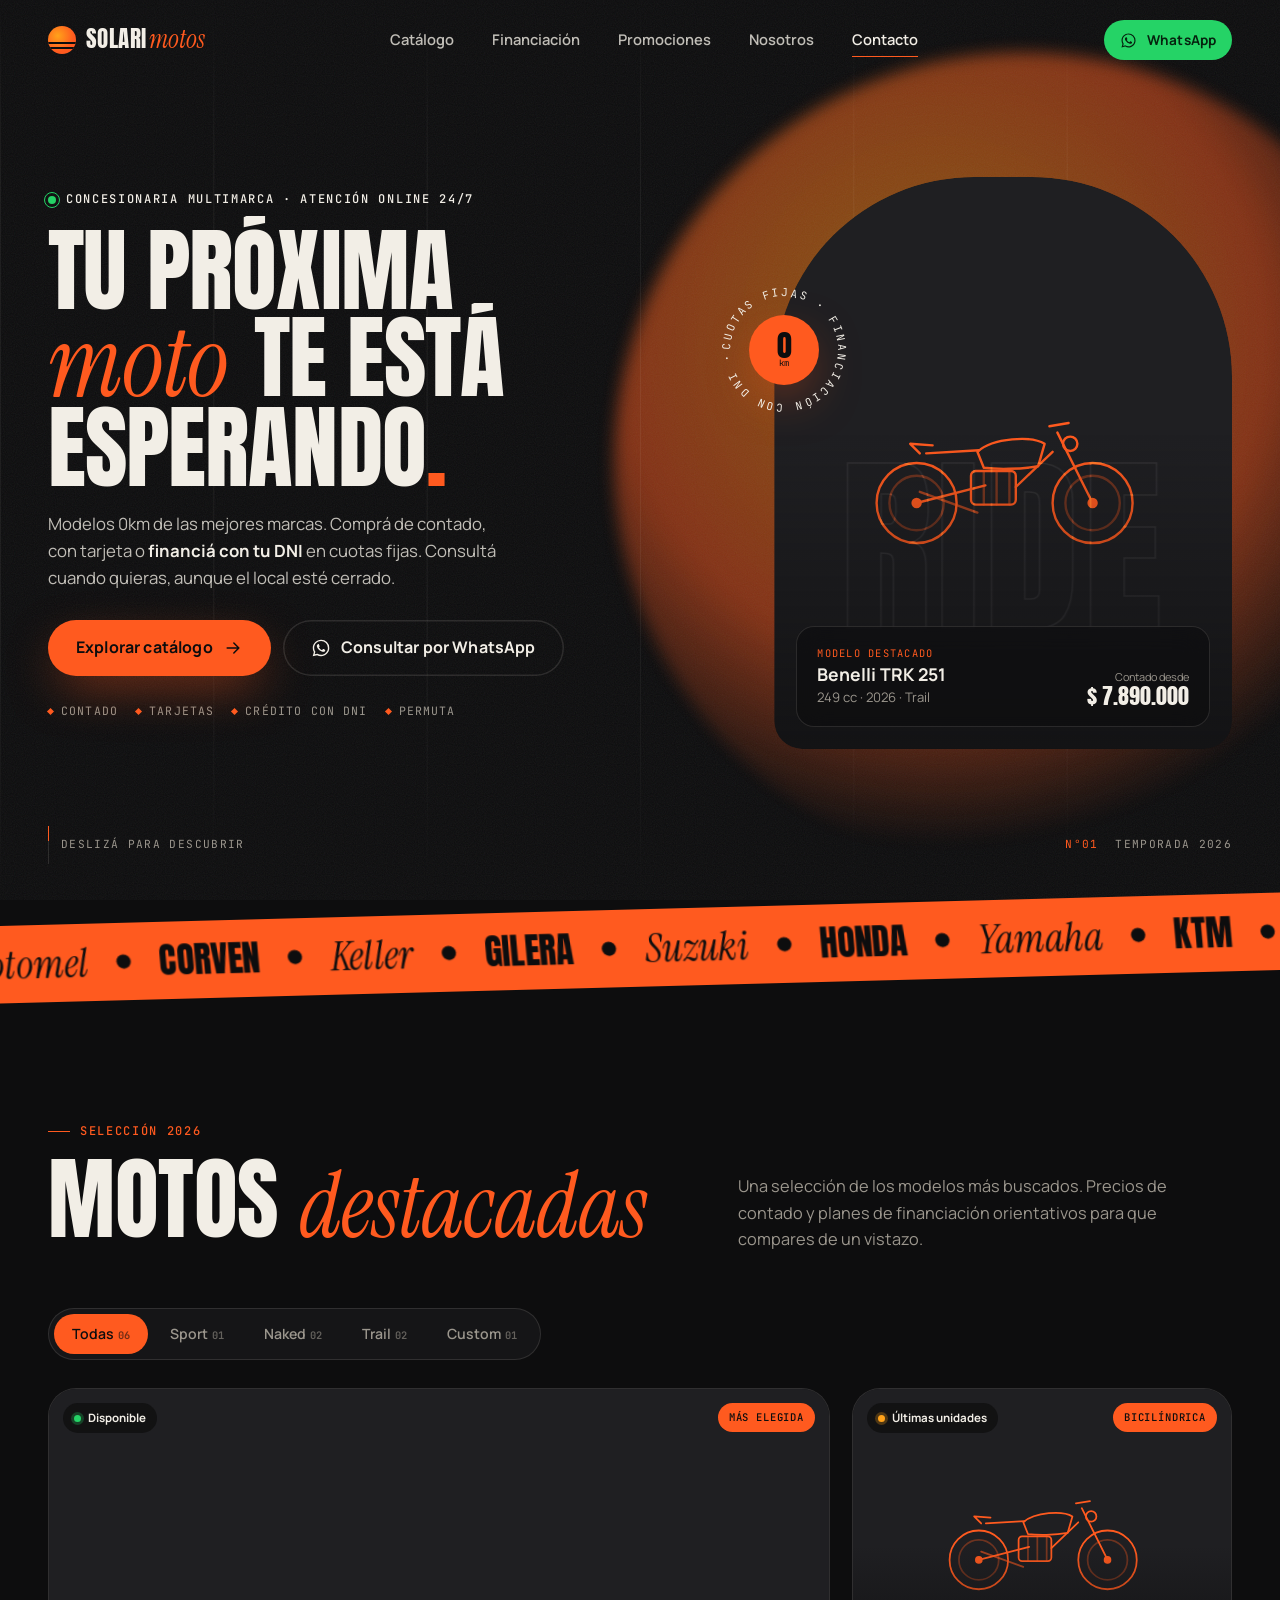
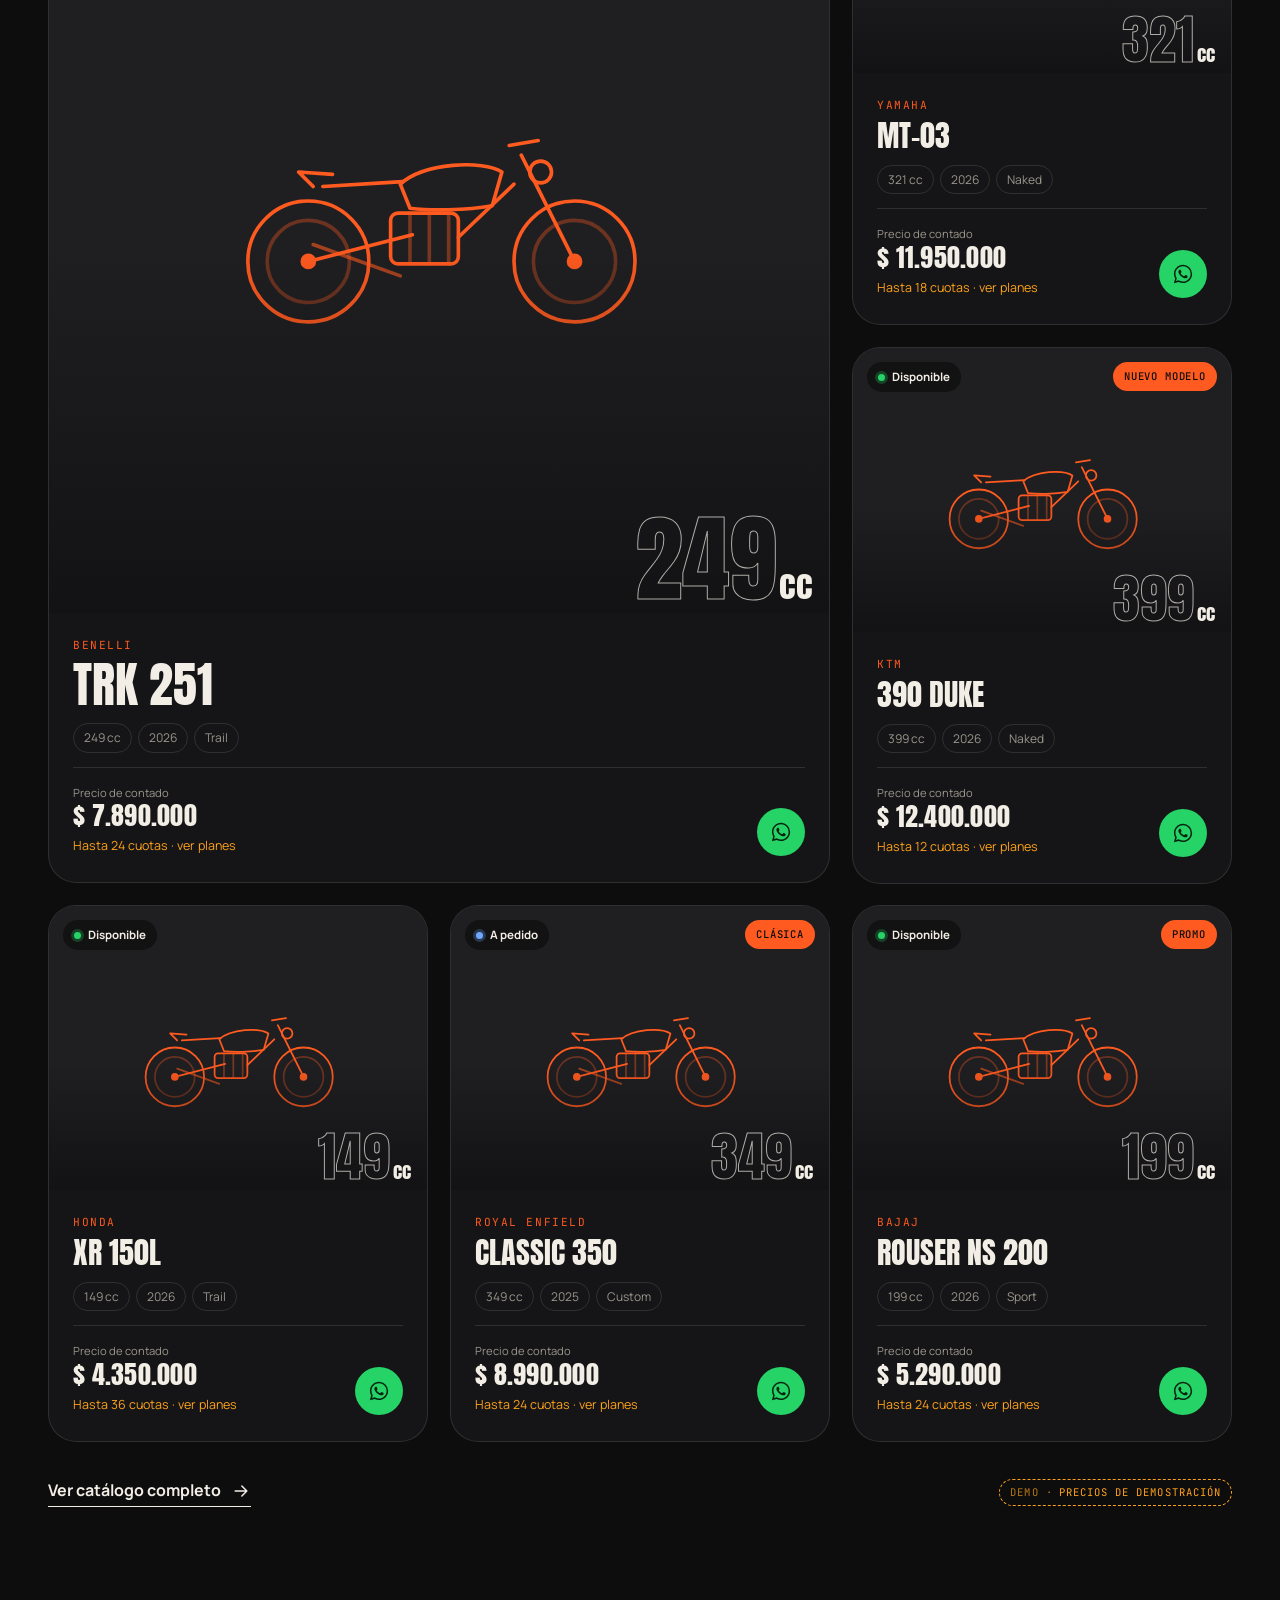
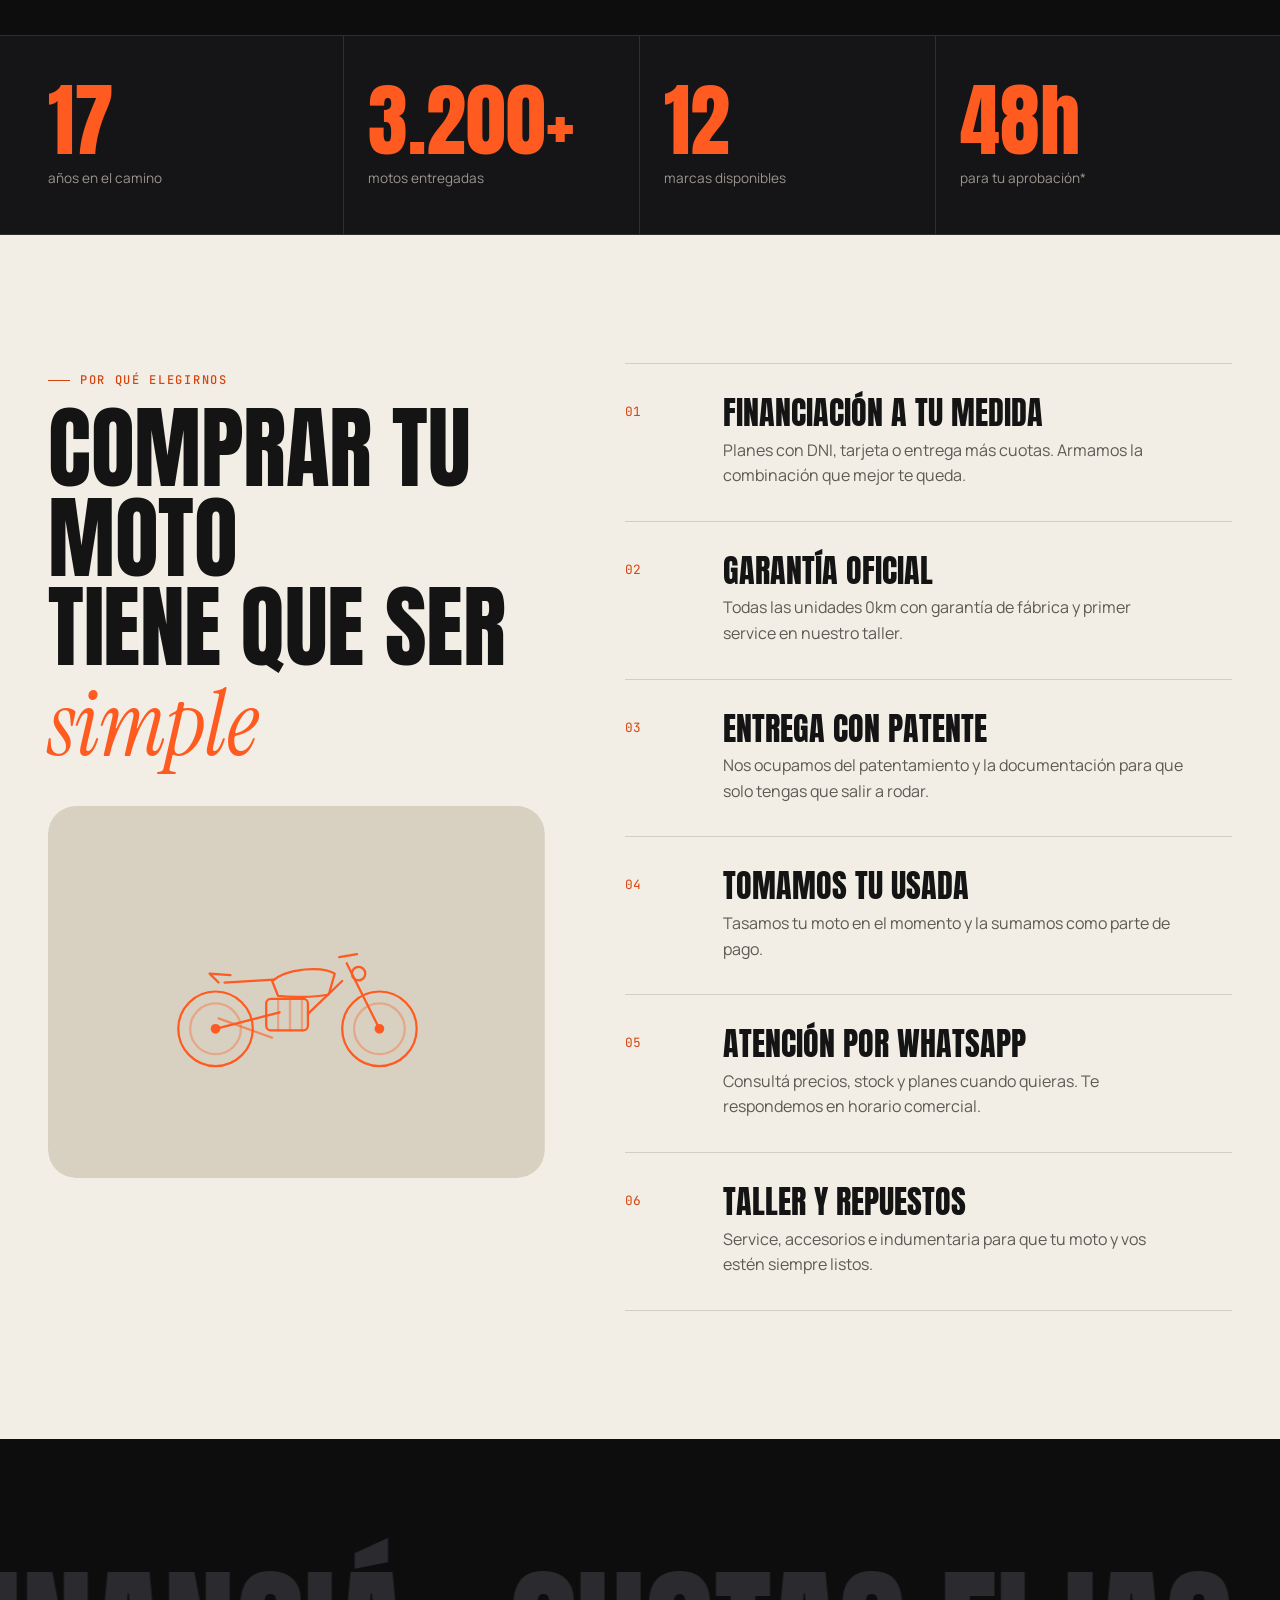
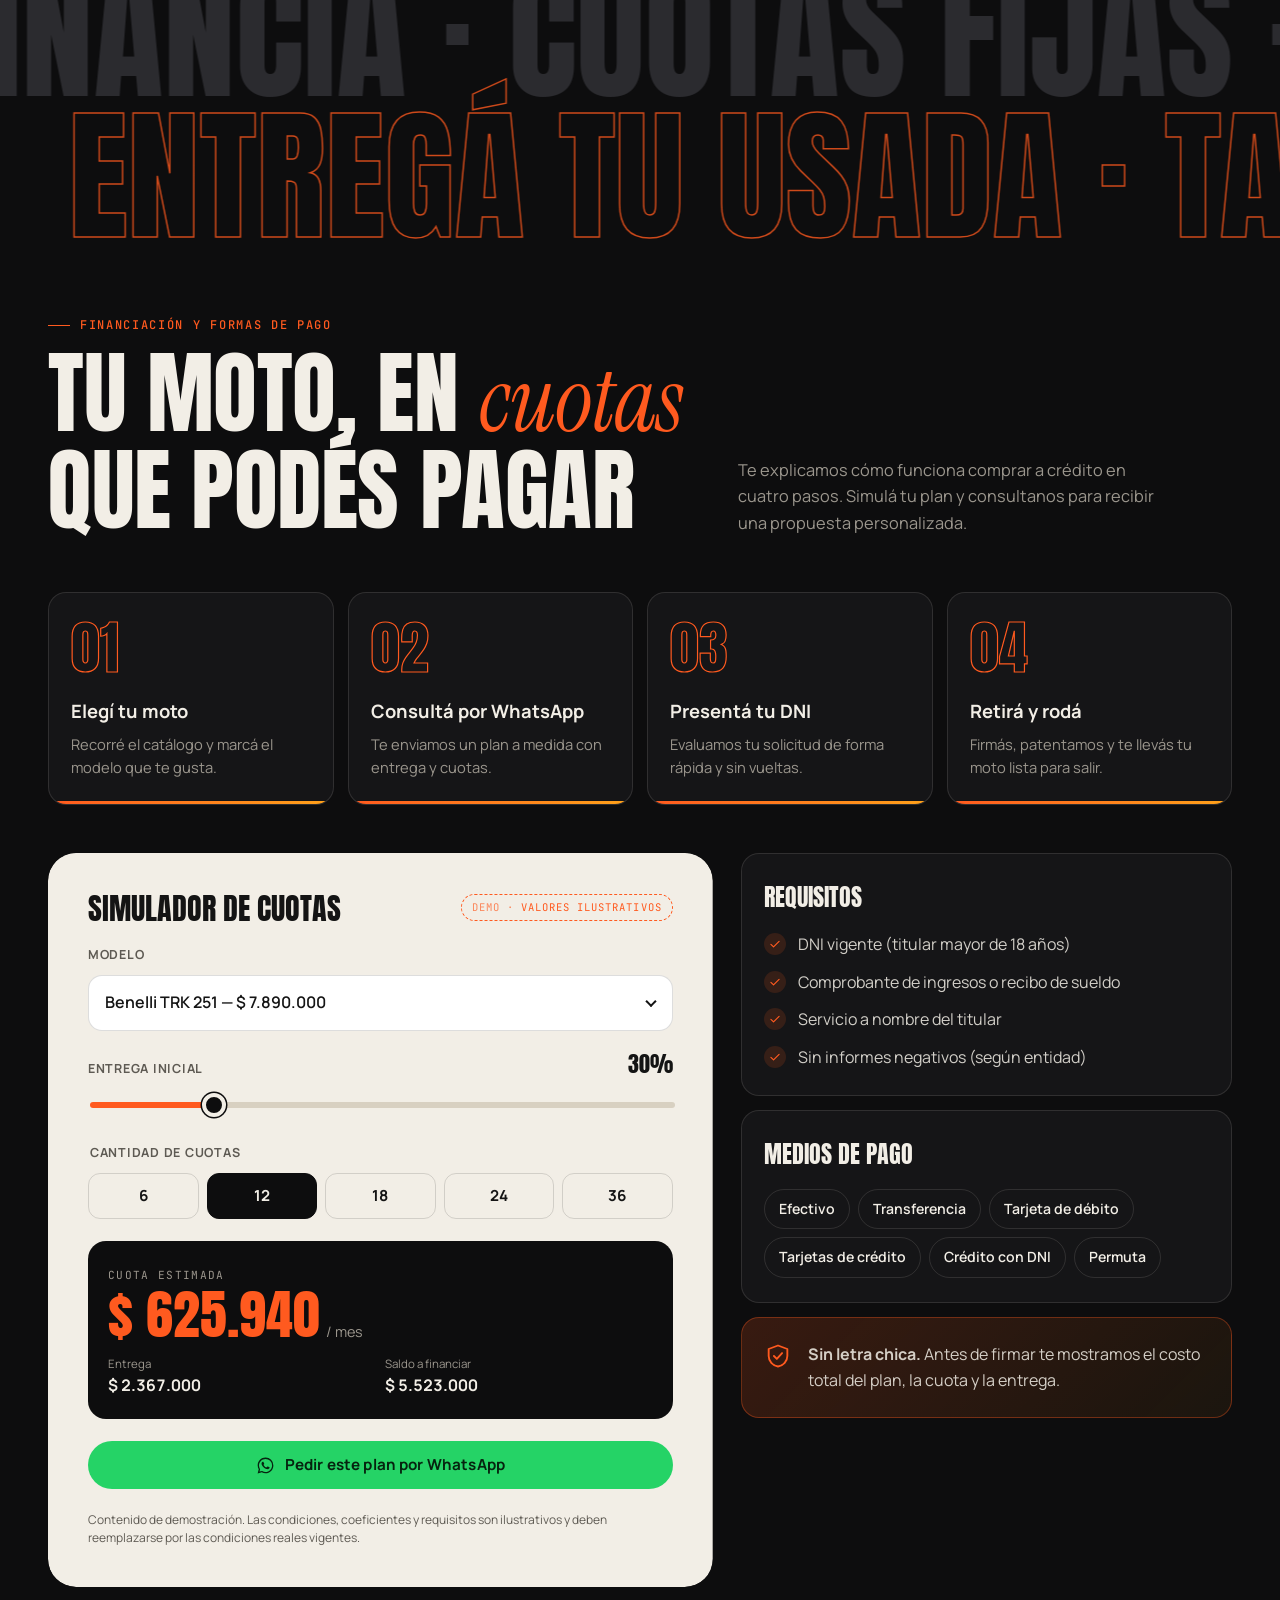
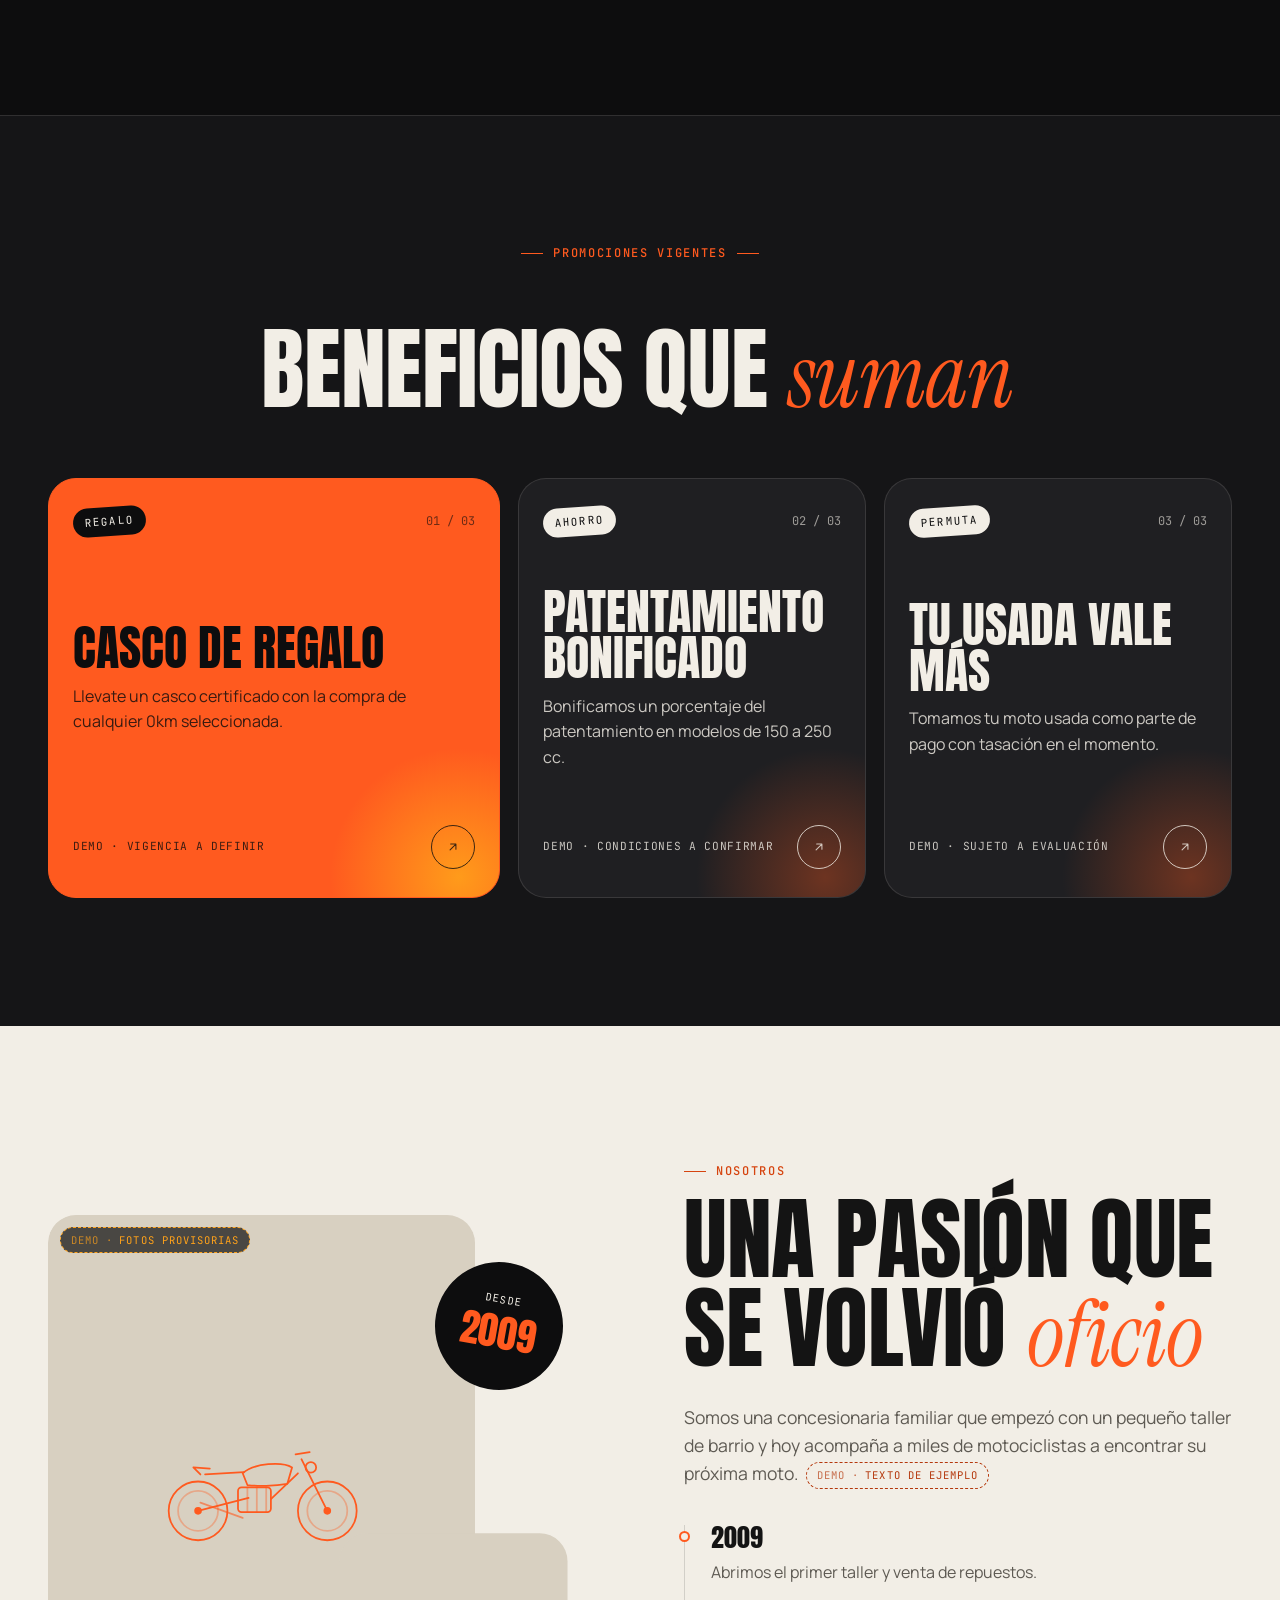
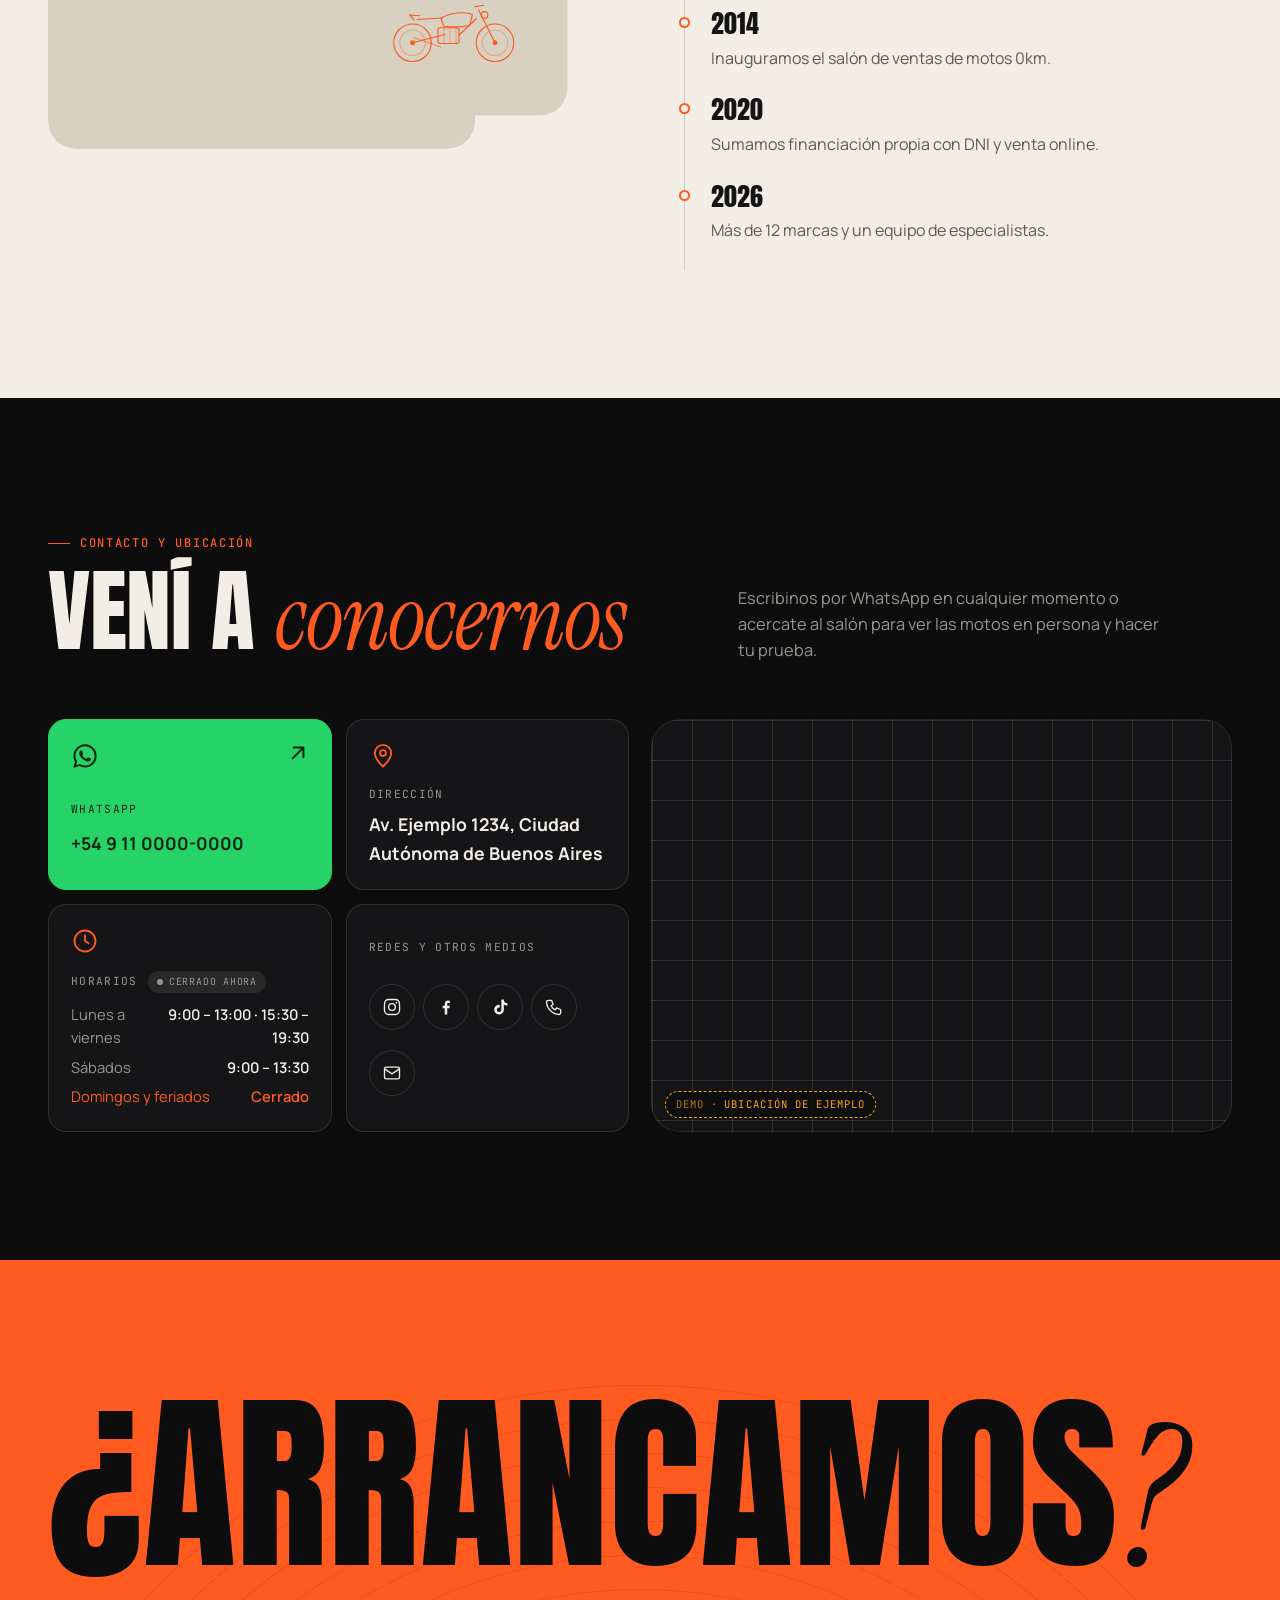
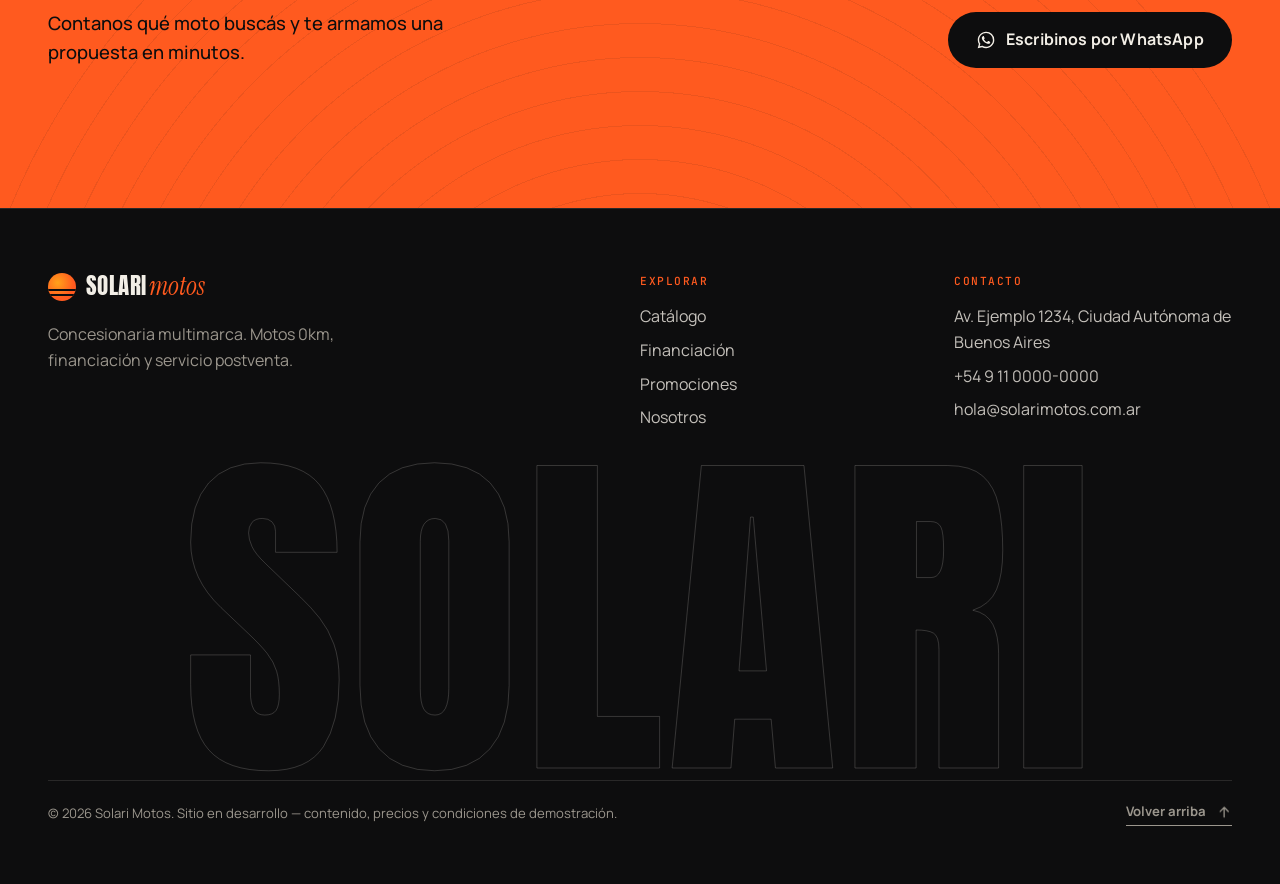
==== index.html @ 826e40d3 "Etapa 1: página principal con diseño, contenido demo y animaciones Co-Authored-By: Claude Opus 5.5 <" ====
<!doctype html>
<html lang="es-AR">
<head>
  <meta charset="utf-8">
  <meta name="viewport" content="width=device-width, initial-scale=1">
  <title>Solari Motos — Motos 0km, financiación y cuotas con DNI</title>
  <meta name="description" content="Concesionaria de motos multimarca. Conocé modelos 0km, precios, planes de financiación con DNI, promociones y consultá por WhatsApp las 24 horas.">
  <meta name="theme-color" content="#0d0d0e">
  <link rel="canonical" href="https://www.solarimotos.com.ar/">

  <meta property="og:type" content="website">
  <meta property="og:locale" content="es_AR">
  <meta property="og:title" content="Solari Motos — Tu próxima moto te está esperando">
  <meta property="og:description" content="Motos 0km, financiación, promociones y atención por WhatsApp.">
  <meta name="twitter:card" content="summary_large_image">

  <link rel="icon" href="assets/icons/favicon.svg" type="image/svg+xml">

  <link rel="preconnect" href="https://fonts.googleapis.com">
  <link rel="preconnect" href="https://fonts.gstatic.com" crossorigin>
  <link rel="preconnect" href="https://images.unsplash.com" crossorigin>
  <link href="https://fonts.googleapis.com/css2?family=Anton&family=Instrument+Serif:ital@0;1&family=JetBrains+Mono:wght@400;500&family=Manrope:wght@400;500;600;700;800&display=swap" rel="stylesheet">

  <link rel="stylesheet" href="css/styles.css">
  <link rel="stylesheet" href="css/animations.css">
  <link rel="stylesheet" href="css/responsive.css">

  <script>document.documentElement.classList.add('js');</script>

  <script type="application/ld+json">
  {
    "@context": "https://schema.org",
    "@type": "MotorcycleDealer",
    "name": "Solari Motos",
    "description": "Concesionaria de motos multimarca con financiación (datos de demostración).",
    "telephone": "+54 11 0000-0000",
    "address": { "@type": "PostalAddress", "streetAddress": "Av. Ejemplo 1234", "addressLocality": "Buenos Aires", "addressCountry": "AR" },
    "openingHours": ["Mo-Fr 09:00-13:00", "Mo-Fr 15:30-19:30", "Sa 09:00-13:30"]
  }
  </script>
</head>
<body>
  <!-- Íconos reutilizables -->
  <svg width="0" height="0" style="position:absolute" aria-hidden="true" focusable="false">
    <symbol id="i-wa" viewBox="0 0 24 24"><path fill="currentColor" d="M12.04 2C6.58 2 2.13 6.45 2.13 11.91c0 1.75.46 3.45 1.32 4.95L2.05 22l5.25-1.38a9.9 9.9 0 0 0 4.74 1.21h.01c5.46 0 9.91-4.45 9.91-9.91A9.85 9.85 0 0 0 12.04 2Zm0 18.15h-.01a8.2 8.2 0 0 1-4.19-1.15l-.3-.18-3.12.82.83-3.04-.2-.31a8.2 8.2 0 0 1-1.26-4.38c0-4.54 3.7-8.24 8.25-8.24a8.2 8.2 0 0 1 8.24 8.25c0 4.54-3.7 8.23-8.24 8.23Zm4.52-6.16c-.25-.12-1.47-.72-1.69-.81-.23-.08-.39-.12-.56.13-.17.24-.64.8-.78.97-.14.17-.29.18-.54.06-.25-.12-1.05-.39-1.99-1.23-.74-.66-1.23-1.47-1.38-1.72-.14-.25-.02-.38.11-.5.11-.11.25-.29.37-.43.13-.15.17-.25.25-.42.08-.17.04-.31-.02-.43-.06-.12-.56-1.34-.76-1.84-.2-.48-.41-.42-.56-.43h-.48a.92.92 0 0 0-.66.31c-.23.25-.87.85-.87 2.07 0 1.22.89 2.4 1.01 2.56.12.17 1.75 2.67 4.24 3.74.59.26 1.05.41 1.41.52.59.19 1.13.16 1.56.1.48-.07 1.47-.6 1.67-1.18.21-.58.21-1.07.14-1.18-.06-.1-.22-.16-.47-.28Z"/></symbol>
    <symbol id="i-arrow" viewBox="0 0 24 24"><path fill="none" stroke="currentColor" stroke-width="1.8" stroke-linecap="round" stroke-linejoin="round" d="M5 12h14M13 6l6 6-6 6"/></symbol>
    <symbol id="i-arrow-ur" viewBox="0 0 24 24"><path fill="none" stroke="currentColor" stroke-width="1.8" stroke-linecap="round" stroke-linejoin="round" d="M7 17 17 7M8 7h9v9"/></symbol>
    <symbol id="i-pin" viewBox="0 0 24 24"><path fill="none" stroke="currentColor" stroke-width="1.6" d="M12 21s-7-6.1-7-11.5A7 7 0 0 1 19 9.5C19 14.9 12 21 12 21Z"/><circle cx="12" cy="9.5" r="2.5" fill="none" stroke="currentColor" stroke-width="1.6"/></symbol>
    <symbol id="i-clock" viewBox="0 0 24 24"><circle cx="12" cy="12" r="9" fill="none" stroke="currentColor" stroke-width="1.6"/><path fill="none" stroke="currentColor" stroke-width="1.6" stroke-linecap="round" d="M12 7v5l3 2"/></symbol>
    <symbol id="i-phone" viewBox="0 0 24 24"><path fill="none" stroke="currentColor" stroke-width="1.6" stroke-linejoin="round" d="M5 4h4l2 5-2.5 1.5a11 11 0 0 0 5 5L15 13l5 2v4a2 2 0 0 1-2 2A16 16 0 0 1 3 6a2 2 0 0 1 2-2Z"/></symbol>
    <symbol id="i-mail" viewBox="0 0 24 24"><rect x="3" y="5" width="18" height="14" rx="2" fill="none" stroke="currentColor" stroke-width="1.6"/><path fill="none" stroke="currentColor" stroke-width="1.6" d="m3 7 9 6 9-6"/></symbol>
    <symbol id="i-check" viewBox="0 0 24 24"><path fill="none" stroke="currentColor" stroke-width="2" stroke-linecap="round" stroke-linejoin="round" d="m5 12.5 4.5 4.5L19 7.5"/></symbol>
    <symbol id="i-ig" viewBox="0 0 24 24"><rect x="3" y="3" width="18" height="18" rx="5" fill="none" stroke="currentColor" stroke-width="1.6"/><circle cx="12" cy="12" r="4" fill="none" stroke="currentColor" stroke-width="1.6"/><circle cx="17.3" cy="6.7" r="1.1" fill="currentColor"/></symbol>
    <symbol id="i-fb" viewBox="0 0 24 24"><path fill="currentColor" d="M13.5 21v-7.5h2.6l.4-3h-3V8.6c0-.87.25-1.46 1.5-1.46h1.6V4.46A21 21 0 0 0 14.3 4.3c-2.3 0-3.8 1.4-3.8 3.96v2.24H8v3h2.5V21h3Z"/></symbol>
    <symbol id="i-tt" viewBox="0 0 24 24"><path fill="currentColor" d="M16.6 3h-3v12.2a2.7 2.7 0 1 1-2.7-2.7c.27 0 .53.04.78.11V9.5a5.8 5.8 0 1 0 4.92 5.73V9.1a7.4 7.4 0 0 0 4.3 1.37V7.4A4.3 4.3 0 0 1 16.6 3Z"/></symbol>
    <symbol id="i-shield" viewBox="0 0 24 24"><path fill="none" stroke="currentColor" stroke-width="1.6" stroke-linejoin="round" d="M12 3 4 6v6c0 4.5 3.4 8.2 8 9 4.6-.8 8-4.5 8-9V6l-8-3Z"/><path fill="none" stroke="currentColor" stroke-width="1.6" stroke-linecap="round" stroke-linejoin="round" d="m8.5 12 2.5 2.5 4.5-5"/></symbol>
  </svg>

  <a class="skip-link" href="#main">Saltar al contenido</a>

  <!-- Preloader -->
  <div class="preloader" aria-hidden="true">
    <div class="preloader__inner">
      <span class="preloader__sun"></span>
      <span class="preloader__word">Solari</span>
      <span class="preloader__count" data-preloader-count>00</span>
    </div>
  </div>

  <div class="scroll-progress" aria-hidden="true"><span></span></div>

  <!-- Encabezado -->
  <header class="site-header" data-header>
    <div class="container header__inner">
      <a class="brand" href="#top" aria-label="Solari Motos, ir al inicio">
        <span class="brand__mark" aria-hidden="true"></span>
        <span class="brand__name">Solari<span>motos</span></span>
      </a>

      <nav class="nav" aria-label="Navegación principal">
        <ul class="nav__list">
          <li><a class="nav__link" href="#destacadas">Catálogo</a></li>
          <li><a class="nav__link" href="#financiacion">Financiación</a></li>
          <li><a class="nav__link" href="#promociones">Promociones</a></li>
          <li><a class="nav__link" href="#nosotros">Nosotros</a></li>
          <li><a class="nav__link" href="#contacto">Contacto</a></li>
        </ul>
      </nav>

      <a class="btn btn--wa btn--sm header__cta" href="#" data-wa target="_blank" rel="noopener">
        <svg class="icon" aria-hidden="true"><use href="#i-wa"/></svg>
        <span>WhatsApp</span>
      </a>

      <button class="menu-toggle" type="button" aria-expanded="false" aria-controls="mobile-menu" data-menu-toggle>
        <span class="visually-hidden">Abrir menú</span>
        <span class="menu-toggle__bar"></span>
        <span class="menu-toggle__bar"></span>
      </button>
    </div>
  </header>

  <!-- Menú móvil -->
  <div class="mobile-menu" id="mobile-menu" data-mobile-menu aria-hidden="true">
    <nav class="mobile-menu__nav" aria-label="Navegación móvil">
      <ol class="mobile-menu__list">
        <li><a href="#destacadas"><span>01</span>Catálogo</a></li>
        <li><a href="#financiacion"><span>02</span>Financiación</a></li>
        <li><a href="#promociones"><span>03</span>Promociones</a></li>
        <li><a href="#nosotros"><span>04</span>Nosotros</a></li>
        <li><a href="#contacto"><span>05</span>Contacto</a></li>
      </ol>
    </nav>
    <div class="mobile-menu__foot">
      <a class="btn btn--wa" href="#" data-wa target="_blank" rel="noopener">
        <svg class="icon" aria-hidden="true"><use href="#i-wa"/></svg>
        <span>Consultar por WhatsApp</span>
      </a>
      <p class="mobile-menu__meta" data-address></p>
    </div>
  </div>

  <main id="main">

    <!-- ============ HERO ============ -->
    <section class="hero" id="top" aria-labelledby="hero-title">
      <div class="hero__bg" aria-hidden="true">
        <div class="hero__sun" data-parallax="-0.12"></div>
        <div class="hero__lines"></div>
        <div class="hero__grain"></div>
      </div>

      <div class="container hero__layout">
        <div class="hero__content">
          <p class="eyebrow hero__eyebrow" data-hero-in style="--d: 0">
            <span class="pulse-dot" aria-hidden="true"></span>
            Concesionaria multimarca · Atención online 24/7
          </p>

          <h1 class="hero__title" id="hero-title">
            <span class="line"><span class="line__inner">Tu próxima</span></span>
            <span class="line"><span class="line__inner"><em>moto</em> te está</span></span>
            <span class="line"><span class="line__inner">esperando<span class="hero__dot">.</span></span></span>
          </h1>

          <p class="hero__lead" data-hero-in style="--d: 4">
            Modelos 0km de las mejores marcas. Comprá de contado, con tarjeta o
            <strong>financiá con tu DNI</strong> en cuotas fijas. Consultá cuando quieras,
            aunque el local esté cerrado.
          </p>

          <div class="hero__actions" data-hero-in style="--d: 5">
            <a class="btn btn--primary btn--lg" href="#destacadas" data-magnetic>
              <span>Explorar catálogo</span>
              <svg class="icon" aria-hidden="true"><use href="#i-arrow"/></svg>
            </a>
            <a class="btn btn--ghost btn--lg" href="#" data-wa target="_blank" rel="noopener" data-magnetic>
              <svg class="icon" aria-hidden="true"><use href="#i-wa"/></svg>
              <span>Consultar por WhatsApp</span>
            </a>
          </div>

          <ul class="hero__pay" data-hero-in style="--d: 6" aria-label="Formas de pago">
            <li>Contado</li>
            <li>Tarjetas</li>
            <li>Crédito con DNI</li>
            <li>Permuta</li>
          </ul>
        </div>

        <figure class="hero__media" data-tilt-hero>
          <div class="hero__frame">
            <img class="hero__img" data-hero-img src="" alt="Motocicleta destacada de la concesionaria" width="1200" height="1500" fetchpriority="high" decoding="async">
          </div>
          <span class="hero__outline" aria-hidden="true">RIDE</span>

          <figcaption class="hero__card" data-hero-in style="--d: 7">
            <span class="hero__card-label">Modelo destacado</span>
            <strong class="hero__card-title" data-hero-model>Benelli TRK 251</strong>
            <span class="hero__card-specs" data-hero-specs>249 cc · 2026 · Trail</span>
            <span class="hero__card-price">
              <small>Contado desde</small>
              <span data-hero-price>$ 7.890.000</span>
            </span>
          </figcaption>

          <div class="hero__badge" aria-hidden="true">
            <svg viewBox="0 0 120 120" class="hero__badge-ring">
              <defs><path id="badge-circle" d="M60,60 m-46,0 a46,46 0 1,1 92,0 a46,46 0 1,1 -92,0"/></defs>
              <text textLength="286" lengthAdjust="spacing"><textPath href="#badge-circle" textLength="286" lengthAdjust="spacing">CUOTAS FIJAS · FINANCIACIÓN CON DNI · </textPath></text>
            </svg>
            <span class="hero__badge-core">0<small>km</small></span>
          </div>
        </figure>
      </div>

      <div class="container hero__foot" data-hero-in style="--d: 8">
        <a class="scroll-cue" href="#destacadas">
          <span class="scroll-cue__line" aria-hidden="true"></span>
          Deslizá para descubrir
        </a>
        <p class="hero__index" aria-hidden="true"><span>N°01</span> Temporada 2026</p>
      </div>
    </section>

    <!-- ============ MARCAS ============ -->
    <div class="marquee" aria-label="Marcas disponibles">
      <div class="marquee__track" data-marquee></div>
    </div>

    <!-- ============ DESTACADAS ============ -->
    <section class="section featured" id="destacadas" aria-labelledby="featured-title">
      <div class="container">
        <header class="section-head">
          <div>
            <p class="eyebrow" data-reveal>Selección 2026</p>
            <h2 class="section-title" id="featured-title" data-reveal="clip">
              Motos <em>destacadas</em>
            </h2>
          </div>
          <p class="section-intro" data-reveal style="--i: 2">
            Una selección de los modelos más buscados. Precios de contado y planes de
            financiación orientativos para que compares de un vistazo.
          </p>
        </header>

        <div class="filter-tabs" role="tablist" aria-label="Filtrar por categoría" data-filter-tabs data-reveal>
          <span class="filter-tabs__indicator" aria-hidden="true"></span>
        </div>

        <div class="moto-grid" data-featured-grid aria-live="polite"></div>

        <div class="featured__more" data-reveal>
          <a class="link-arrow" href="#destacadas">
            Ver catálogo completo
            <svg class="icon" aria-hidden="true"><use href="#i-arrow"/></svg>
          </a>
          <span class="tag-demo">Precios de demostración</span>
        </div>
      </div>
    </section>

    <!-- ============ ESTADÍSTICAS ============ -->
    <section class="stats" aria-label="La concesionaria en números">
      <div class="container stats__grid" data-stats></div>
    </section>

    <!-- ============ BENEFICIOS ============ -->
    <section class="section section--paper benefits" id="beneficios" aria-labelledby="benefits-title">
      <div class="container benefits__layout">
        <div class="benefits__aside">
          <p class="eyebrow" data-reveal>Por qué elegirnos</p>
          <h2 class="section-title" id="benefits-title" data-reveal="clip">
            Comprar tu moto<br>tiene que ser <em>simple</em>
          </h2>
          <figure class="benefits__photo" data-reveal="scale">
            <img data-src-key="road" alt="Motociclista en ruta al atardecer" loading="lazy" width="900" height="1100">
          </figure>
        </div>

        <ol class="benefits__list">
          <li class="benefit" data-reveal>
            <span class="benefit__num">01</span>
            <div>
              <h3>Financiación a tu medida</h3>
              <p>Planes con DNI, tarjeta o entrega más cuotas. Armamos la combinación que mejor te queda.</p>
            </div>
          </li>
          <li class="benefit" data-reveal>
            <span class="benefit__num">02</span>
            <div>
              <h3>Garantía oficial</h3>
              <p>Todas las unidades 0km con garantía de fábrica y primer service en nuestro taller.</p>
            </div>
          </li>
          <li class="benefit" data-reveal>
            <span class="benefit__num">03</span>
            <div>
              <h3>Entrega con patente</h3>
              <p>Nos ocupamos del patentamiento y la documentación para que solo tengas que salir a rodar.</p>
            </div>
          </li>
          <li class="benefit" data-reveal>
            <span class="benefit__num">04</span>
            <div>
              <h3>Tomamos tu usada</h3>
              <p>Tasamos tu moto en el momento y la sumamos como parte de pago.</p>
            </div>
          </li>
          <li class="benefit" data-reveal>
            <span class="benefit__num">05</span>
            <div>
              <h3>Atención por WhatsApp</h3>
              <p>Consultá precios, stock y planes cuando quieras. Te respondemos en horario comercial.</p>
            </div>
          </li>
          <li class="benefit" data-reveal>
            <span class="benefit__num">06</span>
            <div>
              <h3>Taller y repuestos</h3>
              <p>Service, accesorios e indumentaria para que tu moto y vos estén siempre listos.</p>
            </div>
          </li>
        </ol>
      </div>
    </section>

    <!-- ============ FINANCIACIÓN ============ -->
    <section class="section finance" id="financiacion" aria-labelledby="finance-title">
      <div class="kinetic" aria-hidden="true">
        <span class="kinetic__row" data-kinetic="-1">Financiá · Cuotas fijas · Con DNI · Financiá · Cuotas fijas · Con DNI ·</span>
        <span class="kinetic__row kinetic__row--outline" data-kinetic="1">Entregá tu usada · Tarjetas · Contado · Entregá tu usada · Tarjetas · Contado ·</span>
      </div>

      <div class="container">
        <header class="section-head">
          <div>
            <p class="eyebrow" data-reveal>Financiación y formas de pago</p>
            <h2 class="section-title" id="finance-title" data-reveal="clip">
              Tu moto, en <em>cuotas</em><br>que podés pagar
            </h2>
          </div>
          <p class="section-intro" data-reveal style="--i: 2">
            Te explicamos cómo funciona comprar a crédito en cuatro pasos. Simulá tu plan
            y consultanos para recibir una propuesta personalizada.
          </p>
        </header>

        <ol class="steps" data-steps></ol>

        <div class="finance__grid">
          <!-- Simulador -->
          <div class="simulator" data-reveal="scale" aria-labelledby="sim-title">
            <div class="simulator__head">
              <h3 id="sim-title">Simulador de cuotas</h3>
              <span class="tag-demo tag-demo--light">Valores ilustrativos</span>
            </div>

            <div class="field">
              <label for="sim-moto">Modelo</label>
              <div class="select">
                <select id="sim-moto" data-sim-moto></select>
              </div>
            </div>

            <div class="field">
              <div class="field__row">
                <label for="sim-entrega">Entrega inicial</label>
                <output for="sim-entrega" data-sim-entrega-out>30%</output>
              </div>
              <input type="range" id="sim-entrega" data-sim-entrega min="20" max="70" step="5" value="30">
            </div>

            <fieldset class="field">
              <legend>Cantidad de cuotas</legend>
              <div class="chips" data-sim-plans></div>
            </fieldset>

            <div class="simulator__result" aria-live="polite">
              <div>
                <span class="simulator__label">Cuota estimada</span>
                <strong class="simulator__value" data-sim-cuota>$ 0</strong>
              </div>
              <dl class="simulator__detail">
                <div><dt>Entrega</dt><dd data-sim-entrega-monto>$ 0</dd></div>
                <div><dt>Saldo a financiar</dt><dd data-sim-saldo>$ 0</dd></div>
              </dl>
            </div>

            <a class="btn btn--wa btn--block" href="#" data-sim-wa target="_blank" rel="noopener">
              <svg class="icon" aria-hidden="true"><use href="#i-wa"/></svg>
              <span>Pedir este plan por WhatsApp</span>
            </a>
            <p class="simulator__note" data-finance-note></p>
          </div>

          <!-- Requisitos + medios -->
          <div class="finance__info">
            <div class="info-block" data-reveal>
              <h3 class="info-block__title">Requisitos</h3>
              <ul class="checklist" data-requisitos></ul>
            </div>
            <div class="info-block" data-reveal style="--i: 1">
              <h3 class="info-block__title">Medios de pago</h3>
              <ul class="pay-pills" data-medios></ul>
            </div>
            <div class="info-block info-block--accent" data-reveal style="--i: 2">
              <svg class="icon icon--lg" aria-hidden="true"><use href="#i-shield"/></svg>
              <p><strong>Sin letra chica.</strong> Antes de firmar te mostramos el costo total del plan, la cuota y la entrega.</p>
            </div>
          </div>
        </div>
      </div>
    </section>

    <!-- ============ PROMOCIONES ============ -->
    <section class="section promos" id="promociones" aria-labelledby="promos-title">
      <div class="container">
        <header class="section-head section-head--center">
          <p class="eyebrow" data-reveal>Promociones vigentes</p>
          <h2 class="section-title" id="promos-title" data-reveal="clip">
            Beneficios que <em>suman</em>
          </h2>
        </header>
        <div class="promo-grid" data-promos></div>
      </div>
    </section>

    <!-- ============ NOSOTROS ============ -->
    <section class="section section--paper about" id="nosotros" aria-labelledby="about-title">
      <div class="container about__layout">
        <div class="about__collage">
          <figure class="about__photo about__photo--a" data-reveal="scale">
            <img data-src-key="shop" alt="Salón de ventas de la concesionaria (foto provisoria)" loading="lazy" width="800" height="1000">
          </figure>
          <figure class="about__photo about__photo--b" data-parallax="0.08" data-reveal="scale" style="--i: 2">
            <img data-src-key="shop2" alt="Taller de la concesionaria (foto provisoria)" loading="lazy" width="700" height="700">
          </figure>
          <span class="about__stamp" aria-hidden="true">Desde<br><strong>2009</strong></span>
          <span class="tag-demo about__demo">Fotos provisorias</span>
        </div>

        <div class="about__content">
          <p class="eyebrow" data-reveal>Nosotros</p>
          <h2 class="section-title" id="about-title" data-reveal="clip">
            Una pasión que<br>se volvió <em>oficio</em>
          </h2>
          <p class="about__lead" data-reveal>
            Somos una concesionaria familiar que empezó con un pequeño taller de barrio
            y hoy acompaña a miles de motociclistas a encontrar su próxima moto.
            <span class="tag-demo">Texto de ejemplo</span>
          </p>

          <ol class="timeline">
            <li data-reveal><span>2009</span><p>Abrimos el primer taller y venta de repuestos.</p></li>
            <li data-reveal style="--i: 1"><span>2014</span><p>Inauguramos el salón de ventas de motos 0km.</p></li>
            <li data-reveal style="--i: 2"><span>2020</span><p>Sumamos financiación propia con DNI y venta online.</p></li>
            <li data-reveal style="--i: 3"><span>2026</span><p>Más de 12 marcas y un equipo de especialistas.</p></li>
          </ol>
        </div>
      </div>
    </section>

    <!-- ============ CONTACTO ============ -->
    <section class="section contact" id="contacto" aria-labelledby="contact-title">
      <div class="container">
        <header class="section-head">
          <div>
            <p class="eyebrow" data-reveal>Contacto y ubicación</p>
            <h2 class="section-title" id="contact-title" data-reveal="clip">
              Vení a <em>conocernos</em>
            </h2>
          </div>
          <p class="section-intro" data-reveal style="--i: 2">
            Escribinos por WhatsApp en cualquier momento o acercate al salón para ver
            las motos en persona y hacer tu prueba.
          </p>
        </header>

        <div class="contact__grid">
          <div class="contact__cards">
            <a class="contact-card contact-card--wa" href="#" data-wa target="_blank" rel="noopener" data-reveal>
              <svg class="icon icon--lg" aria-hidden="true"><use href="#i-wa"/></svg>
              <span class="contact-card__label">WhatsApp</span>
              <strong data-wa-visible></strong>
              <svg class="icon contact-card__go" aria-hidden="true"><use href="#i-arrow-ur"/></svg>
            </a>

            <div class="contact-card" data-reveal style="--i: 1">
              <svg class="icon icon--lg" aria-hidden="true"><use href="#i-pin"/></svg>
              <span class="contact-card__label">Dirección</span>
              <strong data-address></strong>
            </div>

            <div class="contact-card contact-card--hours" data-reveal style="--i: 2">
              <svg class="icon icon--lg" aria-hidden="true"><use href="#i-clock"/></svg>
              <span class="contact-card__label">Horarios <span class="open-status" data-open-status></span></span>
              <dl class="hours" data-hours></dl>
            </div>

            <div class="contact-card" data-reveal style="--i: 3">
              <span class="contact-card__label">Redes y otros medios</span>
              <ul class="socials">
                <li><a href="#" data-social="instagram" target="_blank" rel="noopener" aria-label="Instagram"><svg class="icon" aria-hidden="true"><use href="#i-ig"/></svg></a></li>
                <li><a href="#" data-social="facebook" target="_blank" rel="noopener" aria-label="Facebook"><svg class="icon" aria-hidden="true"><use href="#i-fb"/></svg></a></li>
                <li><a href="#" data-social="tiktok" target="_blank" rel="noopener" aria-label="TikTok"><svg class="icon" aria-hidden="true"><use href="#i-tt"/></svg></a></li>
                <li><a href="#" data-phone aria-label="Llamar por teléfono"><svg class="icon" aria-hidden="true"><use href="#i-phone"/></svg></a></li>
                <li><a href="#" data-email aria-label="Enviar email"><svg class="icon" aria-hidden="true"><use href="#i-mail"/></svg></a></li>
              </ul>
            </div>
          </div>

          <div class="map" data-reveal="scale">
            <div class="map__frame" data-map>
              <button class="map__load" type="button" data-map-load>
                <svg class="icon icon--lg" aria-hidden="true"><use href="#i-pin"/></svg>
                <span>Ver mapa interactivo</span>
              </button>
            </div>
            <span class="tag-demo map__demo">Ubicación de ejemplo</span>
          </div>
        </div>
      </div>
    </section>

    <!-- ============ CTA FINAL ============ -->
    <section class="cta-final" aria-labelledby="cta-title">
      <div class="container cta-final__inner">
        <h2 class="cta-final__title" id="cta-title" data-reveal="clip">
          ¿Arrancamos<span>?</span>
        </h2>
        <p data-reveal style="--i: 1">Contanos qué moto buscás y te armamos una propuesta en minutos.</p>
        <a class="btn btn--light btn--lg" href="#" data-wa target="_blank" rel="noopener" data-magnetic data-reveal style="--i: 2">
          <svg class="icon" aria-hidden="true"><use href="#i-wa"/></svg>
          <span>Escribinos por WhatsApp</span>
        </a>
      </div>
    </section>
  </main>

  <!-- Pie -->
  <footer class="site-footer">
    <div class="container">
      <div class="footer__top">
        <div class="footer__brand">
          <a class="brand" href="#top" aria-label="Solari Motos, volver al inicio">
            <span class="brand__mark" aria-hidden="true"></span>
            <span class="brand__name">Solari<span>motos</span></span>
          </a>
          <p>Concesionaria multimarca. Motos 0km, financiación y servicio postventa.</p>
        </div>
        <nav class="footer__nav" aria-label="Enlaces del pie">
          <h3>Explorar</h3>
          <ul>
            <li><a href="#destacadas">Catálogo</a></li>
            <li><a href="#financiacion">Financiación</a></li>
            <li><a href="#promociones">Promociones</a></li>
            <li><a href="#nosotros">Nosotros</a></li>
          </ul>
        </nav>
        <div class="footer__nav">
          <h3>Contacto</h3>
          <ul>
            <li data-address></li>
            <li><a href="#" data-wa target="_blank" rel="noopener" data-wa-visible></a></li>
            <li><a href="#" data-email data-email-text></a></li>
          </ul>
        </div>
      </div>

      <p class="footer__word" aria-hidden="true">Solari</p>

      <div class="footer__bottom">
        <p>© <span data-year></span> Solari Motos. Sitio en desarrollo — contenido, precios y condiciones de demostración.</p>
        <a href="#top" class="link-arrow link-arrow--up">Volver arriba <svg class="icon" aria-hidden="true"><use href="#i-arrow"/></svg></a>
      </div>
    </div>
  </footer>

  <!-- WhatsApp flotante -->
  <a class="wa-float" href="#" data-wa target="_blank" rel="noopener" aria-label="Consultar por WhatsApp">
    <svg class="icon" aria-hidden="true"><use href="#i-wa"/></svg>
    <span class="wa-float__tip">¿Consultas? Escribinos</span>
  </a>

  <script src="js/data.js" defer></script>
  <script src="js/main.js" defer></script>
</body>
</html>
---- css/styles.css ----
/* ==========================================================================
   SOLARI MOTOS — Estilos base (mobile-first)
   Orden: tokens · reset · tipografía · utilidades · componentes · secciones
   ========================================================================== */

/* ---------- 1. Tokens ---------- */
:root {
  --ink: #0d0d0e;
  --ink-2: #151517;
  --ink-3: #1f1f22;
  --ink-4: #2b2b2f;
  --paper: #f2eee6;
  --paper-2: #e6e0d4;
  --paper-3: #d8d0c1;
  --sun: #ff5a1f;
  --sun-2: #ffa21a;
  --sun-soft: rgba(255, 90, 31, .14);
  --wa: #25d366;
  --text: #f2eee6;
  --text-muted: #9b968d;
  --text-dark: #141414;
  --text-dark-muted: #5e5a53;
  --line: rgba(242, 238, 230, .12);
  --line-dark: rgba(20, 20, 20, .14);

  --f-display: 'Anton', 'Impact', 'Arial Narrow', sans-serif;
  --f-serif: 'Instrument Serif', Georgia, serif;
  --f-body: 'Manrope', system-ui, -apple-system, 'Segoe UI', sans-serif;
  --f-mono: 'JetBrains Mono', ui-monospace, 'SFMono-Regular', monospace;

  --container: 1320px;
  --gutter: 20px;
  --radius-sm: 10px;
  --radius: 18px;
  --radius-lg: 28px;
  --header-h: 68px;

  --ease-out: cubic-bezier(.16, 1, .3, 1);
  --ease-in-out: cubic-bezier(.65, 0, .35, 1);
  --ease-back: cubic-bezier(.34, 1.56, .64, 1);
  --dur: .6s;

  --shadow-lg: 0 30px 80px -20px rgba(0, 0, 0, .55);
  --shadow-sun: 0 18px 50px -12px rgba(255, 90, 31, .55);
}

/* ---------- 2. Reset ---------- */
*, *::before, *::after { box-sizing: border-box; }
html {
  overflow-x: hidden;
  overflow-x: clip;
  -webkit-text-size-adjust: 100%;
  text-size-adjust: 100%;
  scroll-behavior: smooth;
  scroll-padding-top: calc(var(--header-h) + 12px);
}
body {
  margin: 0;
  background: var(--ink);
  color: var(--text);
  font-family: var(--f-body);
  font-size: 1rem;
  line-height: 1.6;
  -webkit-font-smoothing: antialiased;
  -moz-osx-font-smoothing: grayscale;
  overflow-x: hidden;
  overflow-x: clip;
  text-rendering: optimizeLegibility;
}
img, svg, video { display: block; max-width: 100%; }
img { height: auto; }
h1, h2, h3, h4, p, ul, ol, dl, dd, figure { margin: 0; }
ul, ol { padding: 0; list-style: none; }
a { color: inherit; text-decoration: none; }
button, input, select { font: inherit; color: inherit; }
button { cursor: pointer; background: none; border: 0; padding: 0; }
fieldset { border: 0; padding: 0; margin: 0; min-width: 0; }
::selection { background: var(--sun); color: var(--ink); }

:focus-visible {
  outline: 2px solid var(--sun);
  outline-offset: 3px;
  border-radius: 4px;
}

/* ---------- 3. Utilidades ---------- */
.container {
  width: 100%;
  max-width: var(--container);
  margin-inline: auto;
  padding-inline: var(--gutter);
}
.visually-hidden {
  position: absolute !important;
  width: 1px; height: 1px;
  padding: 0; margin: -1px;
  overflow: hidden; clip: rect(0 0 0 0);
  white-space: nowrap; border: 0;
}
.skip-link {
  position: fixed;
  top: 12px; left: 12px;
  z-index: 1000;
  padding: 10px 16px;
  background: var(--sun);
  color: var(--ink);
  font-weight: 700;
  border-radius: 999px;
  transform: translateY(-160%);
  transition: transform .3s var(--ease-out);
}
.skip-link:focus { transform: none; }

.icon { width: 1.25em; height: 1.25em; flex: none; }
.icon--lg { width: 28px; height: 28px; }

.eyebrow {
  display: inline-flex;
  align-items: center;
  gap: 10px;
  font-family: var(--f-mono);
  font-size: .75rem;
  font-weight: 500;
  letter-spacing: .14em;
  text-transform: uppercase;
  color: var(--sun);
}
.eyebrow::before {
  content: '';
  width: 22px; height: 1px;
  background: currentColor;
}
.hero__eyebrow::before { display: none; }

.section-title {
  font-family: var(--f-display);
  font-weight: 400;
  font-size: clamp(2.6rem, 9vw, 5.6rem);
  line-height: 1;
  letter-spacing: -.005em;
  text-transform: uppercase;
  margin-top: 14px;
}
.section-title em,
.hero__title em,
.cta-final__title em {
  font-family: var(--f-serif);
  font-style: italic;
  font-weight: 400;
  text-transform: none;
  letter-spacing: -.01em;
  color: var(--sun);
  padding-right: .06em;
}
.section-intro {
  color: var(--text-muted);
  max-width: 44ch;
  font-size: 1.02rem;
}

.tag-demo {
  display: inline-flex;
  align-items: center;
  gap: 6px;
  padding: 4px 10px;
  border: 1px dashed currentColor;
  border-radius: 999px;
  font-family: var(--f-mono);
  font-size: .66rem;
  letter-spacing: .1em;
  text-transform: uppercase;
  color: var(--sun-2);
  white-space: nowrap;
  vertical-align: middle;
}
.tag-demo::before { content: 'DEMO ·'; opacity: .7; }
.tag-demo--light { color: var(--sun); }

/* ---------- 4. Botones y enlaces ---------- */
.btn {
  --btn-bg: var(--ink-3);
  --btn-fg: var(--text);
  position: relative;
  isolation: isolate;
  display: inline-flex;
  align-items: center;
  justify-content: center;
  gap: 10px;
  min-height: 48px;
  padding: 12px 22px;
  border-radius: 999px;
  background: var(--btn-bg);
  color: var(--btn-fg);
  font-weight: 700;
  font-size: .95rem;
  letter-spacing: .01em;
  line-height: 1.1;
  overflow: hidden;
  transition: transform .4s var(--ease-out), box-shadow .4s var(--ease-out), color .35s, background-color .35s;
  will-change: transform;
}
/* Relleno que "barre" el botón al hacer hover */
.btn::before {
  content: '';
  position: absolute;
  inset: 0;
  z-index: -1;
  background: var(--btn-hover, var(--text));
  border-radius: inherit;
  transform: translateY(101%);
  transition: transform .5s var(--ease-out);
}
.btn .icon { transition: transform .45s var(--ease-out); }
.btn--sm { min-height: 40px; padding: 8px 16px; font-size: .85rem; }
.btn--lg { min-height: 56px; padding: 16px 28px; font-size: 1rem; }
.btn--block { width: 100%; }

.btn--primary { --btn-bg: var(--sun); --btn-fg: var(--ink); --btn-hover: var(--paper); box-shadow: var(--shadow-sun); }
.btn--ghost { --btn-bg: transparent; --btn-fg: var(--text); --btn-hover: var(--text); box-shadow: inset 0 0 0 1.5px var(--line); }
.btn--wa { --btn-bg: var(--wa); --btn-fg: #06230f; --btn-hover: #1fb956; }
.btn--light { --btn-bg: var(--ink); --btn-fg: var(--paper); --btn-hover: var(--ink-3); }

.link-arrow {
  display: inline-flex;
  align-items: center;
  gap: 10px;
  font-weight: 700;
  padding-bottom: 4px;
  background: linear-gradient(currentColor, currentColor) 0 100% / 100% 1.5px no-repeat;
  transition: background-size .5s var(--ease-out), gap .4s var(--ease-out);
}
.link-arrow .icon { transition: transform .4s var(--ease-out); }
.link-arrow--up .icon { transform: rotate(-90deg); }

/* ---------- 5. Preloader ---------- */
.preloader { display: none; }
.js .preloader {
  position: fixed;
  inset: 0;
  z-index: 200;
  display: grid;
  place-items: center;
  background: var(--ink);
}
.preloader__inner {
  position: relative;
  display: flex;
  align-items: center;
  gap: 14px;
}
.preloader__sun {
  width: 34px; height: 34px;
  border-radius: 50%;
  background: radial-gradient(circle at 35% 35%, var(--sun-2), var(--sun) 60%);
}
.preloader__word {
  font-family: var(--f-display);
  font-size: 2.6rem;
  text-transform: uppercase;
  line-height: 1;
}
.preloader__count {
  position: absolute;
  right: -46px; top: -6px;
  font-family: var(--f-mono);
  font-size: .75rem;
  color: var(--text-muted);
}

/* ---------- 6. Barra de progreso ---------- */
.scroll-progress {
  position: fixed;
  inset: 0 0 auto 0;
  height: 3px;
  z-index: 120;
  pointer-events: none;
}
.scroll-progress span {
  display: block;
  height: 100%;
  background: linear-gradient(90deg, var(--sun), var(--sun-2));
  transform-origin: 0 50%;
  transform: scaleX(var(--progress, 0));
}

/* ---------- 7. Header ---------- */
.site-header {
  position: fixed;
  inset: 0 0 auto 0;
  z-index: 100;
  height: var(--header-h);
  transition: transform .5s var(--ease-out), background-color .4s, backdrop-filter .4s, border-color .4s;
  border-bottom: 1px solid transparent;
}
.site-header.is-scrolled {
  background: rgba(13, 13, 14, .78);
  -webkit-backdrop-filter: blur(14px) saturate(140%);
  backdrop-filter: blur(14px) saturate(140%);
  border-color: var(--line);
}
.site-header.is-hidden { transform: translateY(-100%); }
.header__inner {
  height: 100%;
  display: flex;
  align-items: center;
  gap: 16px;
}

.brand {
  display: inline-flex;
  align-items: center;
  gap: 10px;
  margin-right: auto;
}
.brand__mark {
  position: relative;
  width: 28px; height: 28px;
  border-radius: 50%;
  background: radial-gradient(circle at 35% 35%, var(--sun-2), var(--sun) 62%);
  overflow: hidden;
  transition: transform .6s var(--ease-back);
}
.brand__mark::before,
.brand__mark::after {
  content: '';
  position: absolute;
  left: -2px; right: -2px;
  height: 2px;
  background: var(--ink);
}
.brand__mark::before { top: 60%; }
.brand__mark::after { top: 78%; }
.brand:hover .brand__mark { transform: rotate(-20deg) scale(1.08); }
.brand__name {
  font-family: var(--f-display);
  font-size: 1.45rem;
  text-transform: uppercase;
  letter-spacing: .02em;
  line-height: 1;
}
.brand__name span {
  font-family: var(--f-serif);
  font-style: italic;
  text-transform: none;
  font-size: 1.1em;
  color: var(--sun);
  margin-left: 2px;
  letter-spacing: 0;
}

.nav { display: none; }
.header__cta { display: none; }

.menu-toggle {
  position: relative;
  width: 46px; height: 46px;
  border-radius: 50%;
  display: grid;
  place-content: center;
  gap: 6px;
  box-shadow: inset 0 0 0 1.5px var(--line);
  transition: background-color .3s;
}
.menu-toggle__bar {
  display: block;
  width: 20px; height: 2px;
  background: currentColor;
  border-radius: 2px;
  transition: transform .5s var(--ease-out), width .4s var(--ease-out);
}
.menu-toggle__bar:last-child { width: 13px; margin-left: auto; }
.menu-toggle[aria-expanded="true"] { background: var(--sun); color: var(--ink); box-shadow: none; }
.menu-toggle[aria-expanded="true"] .menu-toggle__bar:first-of-type { transform: translateY(4px) rotate(45deg); }
.menu-toggle[aria-expanded="true"] .menu-toggle__bar:last-child { width: 20px; transform: translateY(-4px) rotate(-45deg); }

/* ---------- 8. Menú móvil ---------- */
.mobile-menu {
  position: fixed;
  inset: 0;
  z-index: 90;
  display: flex;
  flex-direction: column;
  justify-content: space-between;
  padding: calc(var(--header-h) + 32px) var(--gutter) 32px;
  background: var(--ink-2);
  clip-path: circle(0% at calc(100% - 43px) 34px);
  visibility: hidden;
  transition: clip-path .8s var(--ease-in-out), visibility 0s .8s;
}
.mobile-menu.is-open {
  clip-path: circle(150% at calc(100% - 43px) 34px);
  visibility: visible;
  transition: clip-path .8s var(--ease-in-out), visibility 0s;
}
.mobile-menu__list li { overflow: hidden; border-bottom: 1px solid var(--line); }
.mobile-menu__list a {
  display: flex;
  align-items: baseline;
  gap: 16px;
  padding: 14px 0;
  font-family: var(--f-display);
  font-size: clamp(2.2rem, 11vw, 3.4rem);
  text-transform: uppercase;
  line-height: 1;
  transform: translateY(105%);
  transition: transform .7s var(--ease-out), color .3s;
  transition-delay: calc(var(--i, 0) * 60ms);
}
.mobile-menu__list a span {
  font-family: var(--f-mono);
  font-size: .75rem;
  color: var(--sun);
}
.mobile-menu__list a:hover { color: var(--sun); }
.mobile-menu.is-open .mobile-menu__list a { transform: none; transition-delay: calc(.25s + var(--i, 0) * 70ms); }
.mobile-menu__foot {
  display: grid;
  gap: 14px;
  opacity: 0;
  transform: translateY(20px);
  transition: opacity .5s, transform .6s var(--ease-out);
}
.mobile-menu.is-open .mobile-menu__foot { opacity: 1; transform: none; transition-delay: .6s; }
.mobile-menu__meta { color: var(--text-muted); font-size: .9rem; }

/* ---------- 9. Hero ---------- */
.hero {
  position: relative;
  min-height: 100svh;
  padding: calc(var(--header-h) + 28px) 0 28px;
  display: flex;
  flex-direction: column;
  overflow: hidden;
  isolation: isolate;
}
.hero__bg { position: absolute; inset: 0; z-index: -1; pointer-events: none; }
.hero__sun {
  position: absolute;
  width: 120vw; max-width: 900px;
  aspect-ratio: 1;
  right: -40%;
  top: 30%;
  border-radius: 50%;
  background:
    radial-gradient(circle at 40% 35%, rgba(255, 162, 26, .95), rgba(255, 90, 31, .9) 45%, rgba(255, 90, 31, 0) 70%);
  filter: blur(8px);
  opacity: .55;
}
.hero__lines {
  position: absolute;
  inset: 0;
  background-image: linear-gradient(to right, var(--line) 1px, transparent 1px);
  background-size: calc(100% / 6) 100%;
  mask-image: linear-gradient(to bottom, transparent, #000 20%, #000 70%, transparent);
  -webkit-mask-image: linear-gradient(to bottom, transparent, #000 20%, #000 70%, transparent);
  opacity: .5;
}
.hero__grain {
  position: absolute;
  inset: -50%;
  opacity: .07;
  background-image: url("data:image/svg+xml,%3Csvg xmlns='http://www.w3.org/2000/svg' width='160' height='160'%3E%3Cfilter id='n'%3E%3CfeTurbulence type='fractalNoise' baseFrequency='.9' numOctaves='2' stitchTiles='stitch'/%3E%3C/filter%3E%3Crect width='100%25' height='100%25' filter='url(%23n)'/%3E%3C/svg%3E");
}

.hero__layout {
  flex: 1;
  display: grid;
  gap: 36px;
  align-content: center;
}
.hero__content { position: relative; z-index: 2; }
.hero__eyebrow { color: var(--text); opacity: .85; }
.pulse-dot {
  position: relative;
  width: 8px; height: 8px;
  border-radius: 50%;
  background: var(--wa);
}
.pulse-dot::after {
  content: '';
  position: absolute;
  inset: -4px;
  border-radius: 50%;
  border: 1.5px solid var(--wa);
  animation: pulse 2s var(--ease-out) infinite;
}

.hero__title {
  margin-top: 18px;
  font-family: var(--f-display);
  font-weight: 400;
  font-size: clamp(3.3rem, 15.5vw, 9.5rem);
  line-height: .9;
  text-transform: uppercase;
  letter-spacing: -.01em;
}
.hero__title .line { display: block; overflow: hidden; padding: .14em 0 .04em; margin: -.14em 0 -.04em; }
.hero__title .line__inner { display: inline-block; }
.hero__title em { font-size: 1.08em; line-height: .8; }
.hero__dot { color: var(--sun); }

.hero__lead {
  margin-top: 22px;
  max-width: 46ch;
  font-size: 1.05rem;
  color: rgba(242, 238, 230, .78);
}
.hero__lead strong { color: var(--text); font-weight: 700; }

.hero__actions {
  margin-top: 28px;
  display: flex;
  flex-wrap: wrap;
  gap: 12px;
}
.hero__actions .btn { flex: 1 1 auto; }

.hero__pay {
  margin-top: 26px;
  display: flex;
  flex-wrap: wrap;
  gap: 8px 18px;
  font-family: var(--f-mono);
  font-size: .72rem;
  letter-spacing: .1em;
  text-transform: uppercase;
  color: var(--text-muted);
}
.hero__pay li { display: inline-flex; align-items: center; gap: 8px; }
.hero__pay li::before {
  content: '';
  width: 5px; height: 5px;
  background: var(--sun);
  transform: rotate(45deg);
}

.hero__media {
  position: relative;
  z-index: 1;
  width: 100%;
  max-width: 560px;
  margin-inline: auto;
  perspective: 1200px;
}
.hero__frame {
  position: relative;
  aspect-ratio: 4 / 4.6;
  border-radius: 200px 200px var(--radius-lg) var(--radius-lg);
  overflow: hidden;
  background: var(--ink-3) url('../assets/images/moto-placeholder.svg') center / 70% no-repeat;
  transform-style: preserve-3d;
  transform: rotateX(var(--ry, 0deg)) rotateY(var(--rx, 0deg));
  transition: transform .8s var(--ease-out);
  box-shadow: var(--shadow-lg);
}
.hero__frame::after {
  content: '';
  position: absolute;
  inset: 0;
  background: linear-gradient(180deg, rgba(13,13,14,0) 45%, rgba(13,13,14,.65) 100%);
  pointer-events: none;
}
.hero__img {
  width: 100%;
  height: 100%;
  object-fit: cover;
  transform: scale(1.08) translate3d(var(--px, 0), var(--py, 0), 0);
  transition: transform 1.2s var(--ease-out);
}
.hero__outline {
  position: absolute;
  left: 50%;
  bottom: 20%;
  transform: translateX(-50%);
  font-family: var(--f-display);
  font-size: clamp(5rem, 32vw, 15rem);
  line-height: .8;
  color: transparent;
  -webkit-text-stroke: 1.5px rgba(242, 238, 230, .55);
  pointer-events: none;
  z-index: 2;
  letter-spacing: .02em;
  mix-blend-mode: overlay;
}

.hero__card {
  position: absolute;
  left: 14px; right: 14px; bottom: 14px;
  z-index: 3;
  display: grid;
  grid-template-columns: 1fr auto;
  gap: 2px 16px;
  padding: 14px 16px;
  border-radius: var(--radius);
  background: rgba(13, 13, 14, .6);
  -webkit-backdrop-filter: blur(14px);
  backdrop-filter: blur(14px);
  border: 1px solid var(--line);
}
.hero__card-label {
  grid-column: 1 / -1;
  font-family: var(--f-mono);
  font-size: .65rem;
  letter-spacing: .12em;
  text-transform: uppercase;
  color: var(--sun);
}
.hero__card-title { font-size: 1.1rem; line-height: 1.2; }
.hero__card-specs { grid-column: 1; font-size: .82rem; color: var(--text-muted); }
.hero__card-price {
  grid-column: 2;
  grid-row: 2 / 4;
  align-self: end;
  text-align: right;
  font-family: var(--f-display);
  font-size: 1.35rem;
  line-height: 1;
}
.hero__card-price small {
  display: block;
  font-family: var(--f-body);
  font-size: .68rem;
  color: var(--text-muted);
  margin-bottom: 4px;
}

.hero__badge {
  position: absolute;
  top: -14px; right: 0;
  z-index: 3;
  width: 104px; height: 104px;
  display: grid;
  place-items: center;
}
.hero__badge-ring {
  position: absolute;
  inset: 0;
  width: 100%; height: 100%;
  fill: var(--text);
  font-family: var(--f-mono);
  font-size: 9.4px;
  letter-spacing: 1px;
  animation: spin 18s linear infinite;
}
.hero__badge-core {
  width: 58px; height: 58px;
  border-radius: 50%;
  display: grid;
  place-content: center;
  background: var(--sun);
  color: var(--ink);
  font-family: var(--f-display);
  font-size: 1.5rem;
  line-height: .9;
  text-align: center;
  box-shadow: var(--shadow-sun);
}
.hero__badge-core small { font-family: var(--f-mono); font-size: .55rem; letter-spacing: .1em; }

.hero__foot {
  margin-top: 28px;
  display: flex;
  justify-content: space-between;
  align-items: center;
  gap: 16px;
  font-family: var(--f-mono);
  font-size: .7rem;
  letter-spacing: .12em;
  text-transform: uppercase;
  color: var(--text-muted);
}
.scroll-cue { display: inline-flex; align-items: center; gap: 12px; }
.scroll-cue__line {
  position: relative;
  width: 1px; height: 38px;
  background: var(--line);
  overflow: hidden;
}
.scroll-cue__line::after {
  content: '';
  position: absolute;
  left: 0; top: 0;
  width: 100%; height: 40%;
  background: var(--sun);
  animation: scrollCue 2s var(--ease-in-out) infinite;
}
.hero__index { display: none; }
.hero__index span { color: var(--sun); margin-right: 8px; }

/* ---------- 10. Marquee de marcas ---------- */
.marquee {
  position: relative;
  overflow: hidden;
  padding: 18px 0;
  background: var(--sun);
  color: var(--ink);
  transform: rotate(-1.5deg) scale(1.02);
  margin: 10px 0 0;
  z-index: 2;
}
.marquee__track {
  display: flex;
  width: max-content;
  transform: translate3d(var(--mx, 0), 0, 0) skewX(var(--skew, 0deg));
  will-change: transform;
}
.marquee__item {
  display: inline-flex;
  align-items: center;
  gap: 28px;
  padding-right: 28px;
  font-family: var(--f-display);
  font-size: clamp(1.4rem, 5vw, 2.2rem);
  text-transform: uppercase;
  line-height: 1;
  white-space: nowrap;
}
.marquee__item::after {
  content: '';
  width: 14px; height: 14px;
  border-radius: 50%;
  background: var(--ink);
}
.marquee__item:nth-child(even) {
  font-family: var(--f-serif);
  font-style: italic;
  text-transform: none;
  font-size: clamp(1.6rem, 5.6vw, 2.5rem);
}

/* ---------- 11. Secciones genéricas ---------- */
.section { position: relative; padding: 88px 0; }
.section--paper { background: var(--paper); color: var(--text-dark); }
.section--paper .section-intro { color: var(--text-dark-muted); }
.section--paper .eyebrow { color: #d6440f; }

.section-head {
  display: grid;
  gap: 20px;
  margin-bottom: 40px;
}
.section-head--center { text-align: center; justify-items: center; }
.section-head--center .eyebrow::after {
  content: '';
  width: 22px; height: 1px;
  background: currentColor;
}

/* ---------- 12. Filtros (tabs) ---------- */
.filter-tabs {
  position: relative;
  display: flex;
  gap: 4px;
  padding: 5px;
  margin-bottom: 28px;
  width: max-content;
  max-width: 100%;
  overflow-x: auto;
  scrollbar-width: none;
  border-radius: 999px;
  background: var(--ink-2);
  border: 1px solid var(--line);
}
.filter-tabs::-webkit-scrollbar { display: none; }
.filter-tab {
  position: relative;
  z-index: 1;
  padding: 9px 18px;
  border-radius: 999px;
  font-size: .88rem;
  font-weight: 600;
  white-space: nowrap;
  color: var(--text-muted);
  transition: color .35s;
}
.filter-tab:hover { color: var(--text); }
.filter-tab[aria-selected="true"] { color: var(--ink); }
.filter-tab__count {
  font-family: var(--f-mono);
  font-size: .65rem;
  margin-left: 4px;
  opacity: .6;
}
.filter-tabs__indicator {
  position: absolute;
  top: 5px; bottom: 5px;
  left: 0;
  width: var(--w, 0);
  transform: translateX(var(--x, 0));
  border-radius: 999px;
  background: var(--sun);
  transition: transform .55s var(--ease-out), width .55s var(--ease-out);
}

/* ---------- 13. Tarjetas de motos ---------- */
.moto-grid {
  display: grid;
  gap: 18px;
  grid-template-columns: 1fr;
}
.moto-card {
  --mx: 50%;
  --my: 50%;
  position: relative;
  display: flex;
  flex-direction: column;
  border-radius: var(--radius-lg);
  background: var(--ink-2);
  border: 1px solid var(--line);
  overflow: hidden;
  transform: perspective(1000px) rotateX(var(--tx, 0deg)) rotateY(var(--ty, 0deg));
  transition: transform .6s var(--ease-out), border-color .4s, box-shadow .6s var(--ease-out);
}
.moto-card::after {
  /* brillo que sigue al cursor */
  content: '';
  position: absolute;
  inset: 0;
  border-radius: inherit;
  pointer-events: none;
  background: radial-gradient(420px circle at var(--mx) var(--my), rgba(255, 140, 60, .14), transparent 45%);
  opacity: 0;
  transition: opacity .4s;
}
.moto-card:hover { border-color: rgba(255, 90, 31, .45); box-shadow: 0 30px 60px -30px rgba(255, 90, 31, .45); }
.moto-card:hover::after { opacity: 1; }

.moto-card__media {
  position: relative;
  aspect-ratio: 4 / 3;
  overflow: hidden;
  background: var(--ink-3) url('../assets/images/moto-placeholder.svg') center / 62% no-repeat;
}
.moto-card__media img {
  width: 100%; height: 100%;
  object-fit: cover;
  transform: scale(1.02);
  transition: transform 1.1s var(--ease-out), filter .6s;
  filter: saturate(.92);
}
.moto-card:hover .moto-card__media img { transform: scale(1.09); filter: saturate(1.1); }
.moto-card__media::after {
  content: '';
  position: absolute;
  inset: 0;
  background: linear-gradient(180deg, transparent 55%, rgba(13, 13, 14, .7));
}

.moto-card__status {
  position: absolute;
  top: 14px; left: 14px;
  z-index: 2;
  display: inline-flex;
  align-items: center;
  gap: 7px;
  padding: 6px 11px;
  border-radius: 999px;
  background: rgba(13, 13, 14, .7);
  -webkit-backdrop-filter: blur(8px);
  backdrop-filter: blur(8px);
  font-size: .72rem;
  font-weight: 700;
}
.moto-card__status::before {
  content: '';
  width: 7px; height: 7px;
  border-radius: 50%;
  background: var(--status, var(--wa));
  box-shadow: 0 0 0 3px color-mix(in srgb, var(--status, var(--wa)) 25%, transparent);
}
.status--disponible { --status: var(--wa); }
.status--ultimas { --status: var(--sun-2); }
.status--pedido { --status: #6ea8ff; }
.status--reservada { --status: #9b968d; }

.moto-card__ribbon {
  position: absolute;
  top: 14px; right: 14px;
  z-index: 2;
  padding: 6px 11px;
  border-radius: 999px;
  background: var(--sun);
  color: var(--ink);
  font-family: var(--f-mono);
  font-size: .66rem;
  font-weight: 500;
  letter-spacing: .08em;
  text-transform: uppercase;
}
.moto-card__cc {
  position: absolute;
  right: 16px; bottom: 6px;
  z-index: 2;
  font-family: var(--f-display);
  font-size: 3.4rem;
  line-height: 1;
  color: transparent;
  -webkit-text-stroke: 1px rgba(242, 238, 230, .7);
  transition: transform .8s var(--ease-out), color .5s;
}
.moto-card__cc small { font-size: .35em; -webkit-text-stroke: 0; color: var(--text); margin-left: 3px; }
.moto-card:hover .moto-card__cc { transform: translateY(-6px); color: rgba(242, 238, 230, .1); }

.moto-card__body {
  flex: 1;
  display: flex;
  flex-direction: column;
  gap: 14px;
  padding: 20px 20px 22px;
}
.moto-card__brand {
  font-family: var(--f-mono);
  font-size: .7rem;
  letter-spacing: .14em;
  text-transform: uppercase;
  color: var(--sun);
}
.moto-card__title {
  font-family: var(--f-display);
  font-weight: 400;
  font-size: 1.9rem;
  line-height: 1;
  text-transform: uppercase;
  margin-top: 6px;
}
.moto-card__specs {
  display: flex;
  flex-wrap: wrap;
  gap: 6px;
}
.moto-card__specs li {
  padding: 4px 10px;
  border-radius: 999px;
  border: 1px solid var(--line);
  font-size: .75rem;
  color: var(--text-muted);
}
.moto-card__foot {
  margin-top: auto;
  padding-top: 16px;
  border-top: 1px solid var(--line);
  display: flex;
  align-items: flex-end;
  justify-content: space-between;
  gap: 12px;
}
.moto-card__price small {
  display: block;
  font-size: .7rem;
  color: var(--text-muted);
}
.moto-card__price strong {
  font-family: var(--f-display);
  font-weight: 400;
  font-size: 1.6rem;
  line-height: 1.1;
  letter-spacing: .01em;
}
.moto-card__fin {
  display: block;
  margin-top: 2px;
  font-size: .78rem;
  color: var(--sun-2);
}
.moto-card__cta {
  flex: none;
  width: 48px; height: 48px;
  border-radius: 50%;
  display: grid;
  place-items: center;
  background: var(--wa);
  color: #06230f;
  transition: transform .5s var(--ease-back), box-shadow .4s;
}
.moto-card__cta .icon { width: 22px; height: 22px; }
.moto-card__cta:hover { transform: scale(1.1) rotate(-8deg); box-shadow: 0 10px 24px -8px rgba(37, 211, 102, .7); }

.moto-grid__empty {
  grid-column: 1 / -1;
  padding: 40px;
  text-align: center;
  color: var(--text-muted);
  border: 1px dashed var(--line);
  border-radius: var(--radius);
}

.featured__more {
  margin-top: 36px;
  display: flex;
  flex-wrap: wrap;
  align-items: center;
  justify-content: space-between;
  gap: 16px;
}

/* ---------- 14. Estadísticas ---------- */
.stats {
  border-block: 1px solid var(--line);
  background: var(--ink-2);
}
.stats__grid {
  display: grid;
  grid-template-columns: repeat(2, 1fr);
}
.stat {
  padding: 32px 4px;
  border-bottom: 1px solid var(--line);
}
.stat:nth-child(odd) { border-right: 1px solid var(--line); padding-right: 16px; }
.stat:nth-child(even) { padding-left: 20px; }
.stat:nth-last-child(-n + 2) { border-bottom: 0; }
.stat__value {
  font-family: var(--f-display);
  font-size: clamp(2.8rem, 11vw, 5rem);
  line-height: 1;
  font-variant-numeric: tabular-nums;
}
.stat__value span { color: var(--sun); }
.stat__label {
  margin-top: 8px;
  font-size: .85rem;
  color: var(--text-muted);
}

/* ---------- 15. Beneficios ---------- */
.benefits__layout { display: grid; gap: 48px; }
.benefits__photo {
  margin-top: 36px;
  aspect-ratio: 4 / 3;
  border-radius: var(--radius-lg);
  overflow: hidden;
  background: var(--paper-3) url('../assets/images/moto-placeholder.svg') center / 60% no-repeat;
}
.benefits__photo img { width: 100%; height: 100%; object-fit: cover; }

.benefits__list { counter-reset: b; border-top: 1px solid var(--line-dark); }
.benefit {
  position: relative;
  display: grid;
  grid-template-columns: auto 1fr;
  gap: 18px;
  padding: 26px 0;
  border-bottom: 1px solid var(--line-dark);
  overflow: hidden;
}
.benefit::before {
  /* barrido de fondo en hover */
  content: '';
  position: absolute;
  inset: 0 -20px;
  background: var(--ink);
  transform: scaleY(0);
  transform-origin: 50% 100%;
  transition: transform .6s var(--ease-out);
  z-index: 0;
}
.benefit > * { position: relative; z-index: 1; transition: color .4s, transform .6s var(--ease-out); }
.benefit__num {
  font-family: var(--f-mono);
  font-size: .8rem;
  color: #d6440f;
  padding-top: 6px;
}
.benefit h3 {
  font-family: var(--f-display);
  font-weight: 400;
  font-size: 1.65rem;
  line-height: 1.05;
  text-transform: uppercase;
}
.benefit p { margin-top: 8px; color: var(--text-dark-muted); max-width: 46ch; transition: color .4s; }

/* ---------- 16. Financiación ---------- */
.finance { overflow: hidden; }
.kinetic {
  display: grid;
  gap: 4px;
  margin-bottom: 64px;
  pointer-events: none;
  user-select: none;
}
.kinetic__row {
  display: block;
  white-space: nowrap;
  font-family: var(--f-display);
  font-size: clamp(3rem, 12vw, 9rem);
  line-height: .95;
  text-transform: uppercase;
  transform: translate3d(var(--kx, 0), 0, 0);
  will-change: transform;
  color: var(--ink-4);
}
.kinetic__row--outline {
  color: transparent;
  -webkit-text-stroke: 1.5px var(--sun);
  opacity: .8;
}

.steps {
  display: grid;
  gap: 14px;
  margin-bottom: 48px;
  counter-reset: step;
}
.step {
  position: relative;
  padding: 26px 22px 24px;
  border-radius: var(--radius);
  background: var(--ink-2);
  border: 1px solid var(--line);
  overflow: hidden;
  transition: transform .5s var(--ease-out), border-color .4s, background-color .4s;
}
.step:hover { transform: translateY(-6px); border-color: rgba(255, 90, 31, .5); }
.step__num {
  font-family: var(--f-display);
  font-size: 3.6rem;
  line-height: 1;
  color: transparent;
  -webkit-text-stroke: 1.2px var(--sun);
  transition: color .5s;
}
.step:hover .step__num { color: var(--sun); }
.step h3 { margin-top: 18px; font-size: 1.15rem; }
.step p { margin-top: 6px; color: var(--text-muted); font-size: .92rem; }
.step__bar {
  position: absolute;
  left: 0; bottom: 0;
  height: 3px; width: 100%;
  background: linear-gradient(90deg, var(--sun), var(--sun-2));
  transform: scaleX(0);
  transform-origin: 0 50%;
  transition: transform 1s var(--ease-out);
  transition-delay: calc(var(--i, 0) * 180ms + 300ms);
}
.step.is-in .step__bar { transform: scaleX(1); }

.finance__grid { display: grid; gap: 22px; }

.simulator {
  padding: 26px 22px;
  border-radius: var(--radius-lg);
  background: var(--paper);
  color: var(--text-dark);
  display: grid;
  gap: 22px;
  box-shadow: var(--shadow-lg);
}
.simulator__head {
  display: flex;
  flex-wrap: wrap;
  align-items: center;
  justify-content: space-between;
  gap: 10px;
}
.simulator__head h3 {
  font-family: var(--f-display);
  font-weight: 400;
  font-size: 1.9rem;
  line-height: 1;
  text-transform: uppercase;
}
.field { display: grid; gap: 10px; }
.field label, .field legend {
  font-size: .78rem;
  font-weight: 700;
  letter-spacing: .06em;
  text-transform: uppercase;
  color: var(--text-dark-muted);
  margin-bottom: 0;
}
.field legend { margin-bottom: 10px; }
.field__row { display: flex; justify-content: space-between; align-items: baseline; }
.field output { font-family: var(--f-display); font-size: 1.4rem; line-height: 1; }

.select { position: relative; }
.select::after {
  content: '';
  position: absolute;
  right: 18px; top: 50%;
  width: 8px; height: 8px;
  border-right: 2px solid currentColor;
  border-bottom: 2px solid currentColor;
  transform: translateY(-70%) rotate(45deg);
  pointer-events: none;
}
.select select {
  width: 100%;
  appearance: none;
  -webkit-appearance: none;
  padding: 14px 44px 14px 16px;
  border-radius: 14px;
  border: 1.5px solid var(--line-dark);
  background: #fff;
  font-weight: 600;
  cursor: pointer;
  transition: border-color .3s;
}
.select select:hover, .select select:focus { border-color: var(--sun); }

input[type="range"] {
  --fill: 20%;
  -webkit-appearance: none;
  appearance: none;
  width: 100%;
  height: 28px;
  background: transparent;
  cursor: pointer;
}
input[type="range"]::-webkit-slider-runnable-track {
  height: 6px;
  border-radius: 6px;
  background: linear-gradient(90deg, var(--sun) var(--fill), var(--paper-3) var(--fill));
}
input[type="range"]::-moz-range-track {
  height: 6px;
  border-radius: 6px;
  background: linear-gradient(90deg, var(--sun) var(--fill), var(--paper-3) var(--fill));
}
input[type="range"]::-webkit-slider-thumb {
  -webkit-appearance: none;
  width: 24px; height: 24px;
  margin-top: -9px;
  border-radius: 50%;
  background: var(--ink);
  border: 4px solid var(--paper);
  box-shadow: 0 0 0 1.5px var(--ink);
  transition: transform .3s var(--ease-back);
}
input[type="range"]::-moz-range-thumb {
  width: 18px; height: 18px;
  border-radius: 50%;
  background: var(--ink);
  border: 4px solid var(--paper);
  box-shadow: 0 0 0 1.5px var(--ink);
}
input[type="range"]:active::-webkit-slider-thumb { transform: scale(1.2); }

.chips { display: flex; flex-wrap: wrap; gap: 8px; }
.chip {
  position: relative;
  flex: 1 0 52px;
  padding: 10px 14px;
  border-radius: 12px;
  border: 1.5px solid var(--line-dark);
  font-weight: 700;
  font-size: .95rem;
  text-align: center;
  transition: background-color .3s, color .3s, border-color .3s, transform .4s var(--ease-back);
}
.chip:hover { border-color: var(--ink); transform: translateY(-2px); }
.chip[aria-pressed="true"] { background: var(--ink); color: var(--paper); border-color: var(--ink); }

.simulator__result {
  display: grid;
  gap: 14px;
  padding: 20px;
  border-radius: var(--radius);
  background: var(--ink);
  color: var(--text);
}
.simulator__label {
  font-family: var(--f-mono);
  font-size: .7rem;
  letter-spacing: .12em;
  text-transform: uppercase;
  color: var(--text-muted);
}
.simulator__value {
  display: block;
  font-family: var(--f-display);
  font-weight: 400;
  font-size: clamp(2.4rem, 10vw, 3.4rem);
  line-height: 1;
  color: var(--sun);
  font-variant-numeric: tabular-nums;
}
.simulator__value small { font-family: var(--f-body); font-size: .9rem; color: var(--text-muted); margin-left: 6px; }
.simulator__detail { display: grid; grid-template-columns: 1fr 1fr; gap: 10px; }
.simulator__detail dt { font-size: .72rem; color: var(--text-muted); }
.simulator__detail dd { font-weight: 700; font-variant-numeric: tabular-nums; }
.simulator__note { font-size: .75rem; color: var(--text-dark-muted); line-height: 1.5; }

.finance__info { display: grid; gap: 14px; align-content: start; }
.info-block {
  padding: 24px 22px;
  border-radius: var(--radius);
  border: 1px solid var(--line);
  background: var(--ink-2);
}
.info-block__title {
  font-family: var(--f-display);
  font-weight: 400;
  font-size: 1.5rem;
  text-transform: uppercase;
  margin-bottom: 16px;
}
.checklist { display: grid; gap: 12px; }
.checklist li { display: flex; gap: 12px; align-items: flex-start; color: rgba(242, 238, 230, .85); }
.checklist .icon {
  width: 22px; height: 22px;
  padding: 4px;
  border-radius: 50%;
  background: var(--sun-soft);
  color: var(--sun);
  margin-top: 1px;
}
.pay-pills { display: flex; flex-wrap: wrap; gap: 8px; }
.pay-pills li {
  padding: 8px 14px;
  border-radius: 999px;
  border: 1px solid var(--line);
  font-size: .88rem;
  font-weight: 600;
  transition: background-color .3s, color .3s, border-color .3s, transform .4s var(--ease-back);
}
.pay-pills li:hover { background: var(--sun); color: var(--ink); border-color: var(--sun); transform: translateY(-3px) rotate(-2deg); }
.info-block--accent {
  display: flex;
  gap: 16px;
  align-items: flex-start;
  background: linear-gradient(135deg, rgba(255, 90, 31, .18), rgba(255, 162, 26, .06));
  border-color: rgba(255, 90, 31, .35);
}
.info-block--accent .icon { color: var(--sun); }
.info-block--accent p { color: rgba(242, 238, 230, .85); }

/* ---------- 17. Promociones ---------- */
.promos { background: var(--ink-2); border-top: 1px solid var(--line); }
.promo-grid { display: grid; gap: 18px; }
.promo {
  position: relative;
  min-height: 300px;
  padding: 28px 24px;
  border-radius: var(--radius-lg);
  display: flex;
  flex-direction: column;
  justify-content: space-between;
  gap: 40px;
  background: var(--ink-3);
  border: 1px solid var(--line);
  overflow: hidden;
  isolation: isolate;
  transition: transform .6s var(--ease-out), border-color .4s;
}
.promo::before {
  content: '';
  position: absolute;
  width: 260px; height: 260px;
  right: -90px; bottom: -110px;
  border-radius: 50%;
  background: radial-gradient(circle, var(--sun) 0%, rgba(255, 90, 31, 0) 70%);
  opacity: .35;
  z-index: -1;
  transition: transform 1s var(--ease-out), opacity .6s;
}
.promo:hover { transform: translateY(-8px) rotate(-.6deg); border-color: rgba(255, 90, 31, .5); }
.promo:hover::before { transform: scale(1.6); opacity: .55; }
.promo--hot {
  background: var(--sun);
  color: var(--ink);
  border-color: var(--sun);
}
.promo--hot::before { background: radial-gradient(circle, var(--sun-2) 0%, rgba(255, 162, 26, 0) 70%); opacity: .9; }
.promo__top { display: flex; justify-content: space-between; align-items: center; gap: 10px; }
.promo__tag {
  padding: 6px 12px;
  border-radius: 999px;
  background: var(--paper);
  color: var(--ink);
  font-family: var(--f-mono);
  font-size: .68rem;
  letter-spacing: .1em;
  text-transform: uppercase;
  transform: rotate(-4deg);
}
.promo--hot .promo__tag { background: var(--ink); color: var(--paper); }
.promo__index { font-family: var(--f-mono); font-size: .75rem; opacity: .6; }
.promo h3 {
  font-family: var(--f-display);
  font-weight: 400;
  font-size: clamp(2.2rem, 9vw, 3rem);
  line-height: .95;
  text-transform: uppercase;
}
.promo p { margin-top: 12px; max-width: 34ch; opacity: .82; }
.promo__foot {
  display: flex;
  align-items: center;
  justify-content: space-between;
  gap: 12px;
  font-family: var(--f-mono);
  font-size: .7rem;
  letter-spacing: .06em;
  text-transform: uppercase;
  opacity: .8;
}
.promo__go {
  width: 44px; height: 44px;
  border-radius: 50%;
  display: grid;
  place-items: center;
  border: 1.5px solid currentColor;
  transition: transform .5s var(--ease-out), background-color .3s, color .3s;
}
.promo:hover .promo__go { transform: rotate(45deg); background: var(--paper); color: var(--ink); border-color: var(--paper); }
.promo--hot:hover .promo__go { background: var(--ink); color: var(--sun); border-color: var(--ink); }

/* ---------- 18. Nosotros ---------- */
.about__layout { display: grid; gap: 56px; }
.about__collage { position: relative; padding-bottom: 60px; }
.about__photo {
  border-radius: var(--radius-lg);
  overflow: hidden;
  background: var(--paper-3) url('../assets/images/moto-placeholder.svg') center / 55% no-repeat;
}
.about__photo img { width: 100%; height: 100%; object-fit: cover; }
.about__photo--a { width: 78%; aspect-ratio: 4 / 5; }
.about__photo--b {
  position: absolute;
  right: 0; bottom: 0;
  width: 52%;
  aspect-ratio: 1;
  border: 6px solid var(--paper);
  box-shadow: 0 30px 60px -30px rgba(0, 0, 0, .4);
}
.about__stamp {
  position: absolute;
  right: 6%; top: 8%;
  width: 104px; height: 104px;
  border-radius: 50%;
  display: grid;
  place-content: center;
  text-align: center;
  background: var(--ink);
  color: var(--paper);
  font-family: var(--f-mono);
  font-size: .65rem;
  letter-spacing: .12em;
  text-transform: uppercase;
  line-height: 1.4;
  transform: rotate(10deg);
}
.about__stamp strong { font-family: var(--f-display); font-size: 1.9rem; letter-spacing: 0; color: var(--sun); font-weight: 400; }
.about__demo { position: absolute; left: 12px; top: 12px; background: rgba(13,13,14,.7); }

.about__lead { margin-top: 22px; font-size: 1.1rem; color: var(--text-dark-muted); max-width: 52ch; }
.about__lead .tag-demo { color: #b4380c; margin-left: 4px; }
.timeline { margin-top: 36px; display: grid; gap: 0; border-left: 1.5px solid var(--line-dark); }
.timeline li {
  position: relative;
  padding: 0 0 26px 26px;
}
.timeline li::before {
  content: '';
  position: absolute;
  left: -6px; top: 6px;
  width: 11px; height: 11px;
  border-radius: 50%;
  background: var(--paper);
  border: 2px solid var(--sun);
  transition: background-color .4s, transform .4s var(--ease-back);
}
.timeline li:hover::before { background: var(--sun); transform: scale(1.3); }
.timeline span { font-family: var(--f-display); font-size: 1.6rem; line-height: 1; }
.timeline p { color: var(--text-dark-muted); margin-top: 4px; }

/* ---------- 19. Contacto ---------- */
.contact__grid { display: grid; gap: 18px; }
.contact__cards { display: grid; gap: 14px; }
.contact-card {
  position: relative;
  display: grid;
  gap: 6px;
  padding: 22px;
  border-radius: var(--radius);
  background: var(--ink-2);
  border: 1px solid var(--line);
  transition: transform .5s var(--ease-out), border-color .4s, background-color .4s;
}
.contact-card > .icon { color: var(--sun); margin-bottom: 10px; }
.contact-card__label {
  display: flex;
  align-items: center;
  gap: 10px;
  flex-wrap: wrap;
  font-family: var(--f-mono);
  font-size: .7rem;
  letter-spacing: .12em;
  text-transform: uppercase;
  color: var(--text-muted);
}
.contact-card strong { font-size: 1.1rem; }
.contact-card--wa { background: var(--wa); color: #06230f; border-color: var(--wa); }
.contact-card--wa > .icon, .contact-card--wa .contact-card__label { color: #06230f; }
.contact-card--wa:hover { transform: translateY(-4px); }
.contact-card__go {
  position: absolute;
  right: 20px; top: 20px;
  width: 26px; height: 26px;
  transition: transform .5s var(--ease-out);
}
.contact-card--wa:hover .contact-card__go { transform: translate(4px, -4px); }

.open-status {
  display: inline-flex;
  align-items: center;
  gap: 6px;
  padding: 3px 9px;
  border-radius: 999px;
  font-size: .62rem;
  letter-spacing: .08em;
  background: rgba(155, 150, 141, .15);
  color: var(--text-muted);
}
.open-status:empty { display: none; }
.open-status::before { content: ''; width: 6px; height: 6px; border-radius: 50%; background: currentColor; }
.open-status.is-open { background: rgba(37, 211, 102, .14); color: var(--wa); }
.open-status.is-open::before { animation: blink 1.6s infinite; }

.hours { display: grid; gap: 6px; margin-top: 4px; }
.hours div { display: flex; justify-content: space-between; gap: 12px; font-size: .92rem; }
.hours dt { color: var(--text-muted); }
.hours dd { font-weight: 600; text-align: right; }
.hours .is-today dt, .hours .is-today dd { color: var(--sun); }

.socials { display: flex; flex-wrap: wrap; gap: 8px; margin-top: 8px; }
.socials a {
  width: 46px; height: 46px;
  border-radius: 50%;
  display: grid;
  place-items: center;
  border: 1px solid var(--line);
  transition: background-color .3s, color .3s, border-color .3s, transform .45s var(--ease-back);
}
.socials a:hover { background: var(--sun); color: var(--ink); border-color: var(--sun); transform: translateY(-4px) rotate(-8deg); }

.map { position: relative; }
.map__frame {
  position: relative;
  min-height: 340px;
  height: 100%;
  border-radius: var(--radius-lg);
  overflow: hidden;
  border: 1px solid var(--line);
  background:
    linear-gradient(var(--line) 1px, transparent 1px) 0 0 / 40px 40px,
    linear-gradient(90deg, var(--line) 1px, transparent 1px) 0 0 / 40px 40px,
    var(--ink-2);
}
.map__frame iframe {
  position: absolute;
  inset: 0;
  width: 100%; height: 100%;
  border: 0;
  filter: grayscale(1) invert(.92) contrast(.9) hue-rotate(180deg);
  transition: filter .6s;
}
.map__frame:hover iframe { filter: none; }
.map__load {
  position: absolute;
  inset: 0;
  display: grid;
  place-content: center;
  justify-items: center;
  gap: 12px;
  font-weight: 700;
  color: var(--text);
}
.map__load .icon { color: var(--sun); animation: bob 2.4s var(--ease-in-out) infinite; }
.map__load span {
  padding: 10px 18px;
  border-radius: 999px;
  background: var(--ink);
  border: 1px solid var(--line);
  transition: background-color .3s, color .3s;
}
.map__load:hover span { background: var(--sun); color: var(--ink); }
.map__demo { position: absolute; left: 14px; bottom: 14px; background: rgba(13,13,14,.8); }

/* ---------- 20. CTA final ---------- */
.cta-final {
  position: relative;
  padding: 96px 0;
  background: var(--sun);
  color: var(--ink);
  overflow: hidden;
  isolation: isolate;
}
.cta-final::before {
  content: '';
  position: absolute;
  width: 140vw; max-width: 1400px;
  aspect-ratio: 1;
  left: 50%; top: 50%;
  transform: translate(-50%, -12%);
  border-radius: 50%;
  background: repeating-radial-gradient(circle, rgba(13,13,14,.08) 0 1px, transparent 1px 34px);
  z-index: -1;
}
.cta-final__inner { display: grid; gap: 24px; justify-items: start; }
.cta-final__title {
  font-family: var(--f-display);
  font-weight: 400;
  font-size: clamp(3rem, 15vw, 12rem);
  line-height: .88;
  text-transform: uppercase;
}
.cta-final__title span { font-family: var(--f-serif); font-style: italic; }
.cta-final p { font-size: 1.15rem; max-width: 36ch; font-weight: 500; }

/* ---------- 21. Footer ---------- */
.site-footer { padding: 64px 0 28px; background: var(--ink); border-top: 1px solid var(--line); }
.footer__top { display: grid; gap: 36px; }
.footer__brand p { margin-top: 14px; color: var(--text-muted); max-width: 34ch; }
.footer__nav h3 {
  font-family: var(--f-mono);
  font-size: .7rem;
  font-weight: 500;
  letter-spacing: .14em;
  text-transform: uppercase;
  color: var(--sun);
  margin-bottom: 14px;
}
.footer__nav ul { display: grid; gap: 8px; color: rgba(242, 238, 230, .8); }
.footer__nav a { transition: color .3s; }
.footer__nav a:hover { color: var(--sun); }
.footer__word {
  margin: 48px 0 20px;
  font-family: var(--f-display);
  font-size: clamp(5rem, 30vw, 22rem);
  line-height: .8;
  text-transform: uppercase;
  text-align: center;
  color: transparent;
  -webkit-text-stroke: 1px rgba(242, 238, 230, .18);
  letter-spacing: .01em;
  user-select: none;
}
.footer__bottom {
  display: flex;
  flex-wrap: wrap;
  gap: 16px;
  justify-content: space-between;
  align-items: center;
  padding-top: 20px;
  border-top: 1px solid var(--line);
  font-size: .82rem;
  color: var(--text-muted);
}

/* ---------- 22. WhatsApp flotante ---------- */
.wa-float {
  position: fixed;
  right: 16px; bottom: 16px;
  z-index: 80;
  width: 58px; height: 58px;
  border-radius: 50%;
  display: grid;
  place-items: center;
  background: var(--wa);
  color: #06230f;
  box-shadow: 0 14px 34px -10px rgba(37, 211, 102, .7);
  transform: translateY(120px) scale(.6);
  opacity: 0;
  transition: transform .6s var(--ease-back), opacity .4s;
}
.wa-float.is-visible { transform: none; opacity: 1; }
.wa-float .icon { width: 28px; height: 28px; }
.wa-float::before {
  content: '';
  position: absolute;
  inset: 0;
  border-radius: 50%;
  border: 2px solid var(--wa);
  animation: ring 2.6s var(--ease-out) infinite;
}
.wa-float__tip {
  position: absolute;
  right: calc(100% + 12px);
  white-space: nowrap;
  padding: 8px 14px;
  border-radius: 999px;
  background: var(--paper);
  color: var(--ink);
  font-size: .82rem;
  font-weight: 700;
  opacity: 0;
  transform: translateX(10px);
  pointer-events: none;
  transition: opacity .3s, transform .4s var(--ease-out);
}
.wa-float:hover .wa-float__tip, .wa-float:focus-visible .wa-float__tip { opacity: 1; transform: none; }

/* ---------- 23. Imágenes que no cargan ---------- */
img.is-broken { opacity: 0 !important; }
---- css/animations.css ----
/* ==========================================================================
   SOLARI MOTOS — Animaciones
   Todas las animaciones se desactivan con prefers-reduced-motion (al final).
   Los estados iniciales ocultos solo aplican cuando JS está activo (.js).
   ========================================================================== */

/* ---------- Keyframes ---------- */
@keyframes spin { to { transform: rotate(360deg); } }
@keyframes pulse {
  0% { transform: scale(.6); opacity: 1; }
  100% { transform: scale(2.2); opacity: 0; }
}
@keyframes ring {
  0% { transform: scale(1); opacity: .8; }
  70%, 100% { transform: scale(1.55); opacity: 0; }
}
@keyframes blink { 50% { opacity: .25; } }
@keyframes bob { 50% { transform: translateY(-6px); } }
@keyframes scrollCue {
  0% { transform: translateY(-100%); }
  100% { transform: translateY(260%); }
}
@keyframes sunRise {
  from { transform: translateY(18%) scale(.7); opacity: 0; }
  to { transform: none; opacity: .55; }
}
@keyframes sunBreath {
  50% { filter: blur(14px); opacity: .45; }
}
@keyframes cardIn {
  from { opacity: 0; transform: translateY(40px) scale(.97); }
  to { opacity: 1; transform: none; }
}
@keyframes cardOut {
  to { opacity: 0; transform: translateY(-16px) scale(.97); }
}
@keyframes preSun {
  0% { transform: scale(0); }
  60% { transform: scale(1.15); }
  100% { transform: scale(1); }
}

/* ---------- Preloader ---------- */
.js .preloader__sun { animation: preSun .9s var(--ease-back) both; }
.js .preloader__word {
  clip-path: inset(0 100% 0 0);
  animation: wordIn .9s var(--ease-out) .15s forwards;
}
@keyframes wordIn { to { clip-path: inset(0 0 0 0); } }
.js .preloader {
  transition: clip-path 1s var(--ease-in-out), visibility 0s 1s;
  clip-path: inset(0 0 0 0);
}
.js .preloader.is-done {
  clip-path: inset(0 0 100% 0);
  visibility: hidden;
}
.js .preloader.is-done .preloader__inner {
  transform: translateY(-40px);
  opacity: 0;
  transition: transform .8s var(--ease-in-out), opacity .5s;
}

/* ---------- Intro del Hero ---------- */
.js .hero__title .line__inner {
  transform: translateY(110%) rotate(4deg);
  transform-origin: 0 100%;
  transition: transform 1.2s var(--ease-out);
}
.js .hero__title .line:nth-child(2) .line__inner { transition-delay: .1s; }
.js .hero__title .line:nth-child(3) .line__inner { transition-delay: .2s; }
.js.is-ready .hero__title .line__inner { transform: none; }

.js [data-hero-in] {
  opacity: 0;
  translate: 0 24px;
  transition: opacity .9s var(--ease-out), translate 1s var(--ease-out);
  transition-delay: calc(var(--d, 0) * 90ms + 150ms);
}
.js.is-ready [data-hero-in] { opacity: 1; translate: none; }

.js .hero__frame {
  clip-path: inset(100% 0 0 0 round 200px 200px var(--radius-lg) var(--radius-lg));
  transition: clip-path 1.4s var(--ease-in-out) .15s, transform .8s var(--ease-out);
}
.js.is-ready .hero__frame { clip-path: inset(0 0 0 0 round 200px 200px var(--radius-lg) var(--radius-lg)); }
.js .hero__img { transform: scale(1.35); }
.js.is-ready .hero__img { transform: scale(1.08) translate3d(var(--px, 0), var(--py, 0), 0); }

.js .hero__outline {
  opacity: 0;
  letter-spacing: .3em;
  transition: opacity 1.4s var(--ease-out) .7s, letter-spacing 1.6s var(--ease-out) .6s;
}
.js.is-ready .hero__outline { opacity: 1; letter-spacing: .02em; }

.js .hero__badge { opacity: 0; transform: scale(.4) rotate(-90deg); transition: opacity .6s .9s, transform 1s var(--ease-back) .9s; }
.js.is-ready .hero__badge { opacity: 1; transform: none; }

.js.is-ready .hero__sun { animation: sunRise 1.8s var(--ease-out) both, sunBreath 7s ease-in-out 2s infinite; }

/* ---------- Revelado al hacer scroll ---------- */
.js [data-reveal] {
  opacity: 0;
  translate: 0 36px;
  transition:
    opacity .9s var(--ease-out),
    translate 1.1s var(--ease-out),
    clip-path 1.2s var(--ease-in-out);
  transition-delay: calc(var(--i, 0) * 90ms);
}
.js [data-reveal].is-in { opacity: 1; translate: none; }

/* Títulos: aparecen desde una máscara */
.js [data-reveal="clip"] {
  opacity: 1;
  translate: 0 40px;
  clip-path: inset(0 0 100% 0);
}
.js [data-reveal="clip"].is-in { translate: none; clip-path: inset(-10% -5% -10% -5%); }

/* Imágenes: cortina + zoom */
.js [data-reveal="scale"] {
  opacity: 1;
  translate: none;
  clip-path: inset(18% 10% 18% 10% round var(--radius-lg));
}
.js [data-reveal="scale"] img { scale: 1.3; transition: scale 1.6s var(--ease-out); }
.js [data-reveal="scale"].is-in { clip-path: inset(0 0 0 0 round var(--radius-lg)); }
.js [data-reveal="scale"].is-in img { scale: 1; }

.js [data-reveal="fade"] { translate: none; }

/* Tarjetas renderizadas por JS */
.moto-card.is-entering { animation: cardIn .8s var(--ease-out) both; animation-delay: calc(var(--i, 0) * 80ms); }
.moto-card.is-leaving { animation: cardOut .3s var(--ease-in-out) both; }

/* Tarjetas de motos/pasos/promos: aparición escalonada */
.js .reveal-stagger > * {
  opacity: 0;
  translate: 0 50px;
  transition: opacity .9s var(--ease-out), translate 1.1s var(--ease-out), transform .6s var(--ease-out), border-color .4s, box-shadow .6s var(--ease-out);
  transition-delay: calc(var(--i, 0) * 110ms), calc(var(--i, 0) * 110ms), 0s, 0s, 0s;
}
.js .reveal-stagger.is-in > * { opacity: 1; translate: none; }

/* ---------- Hover: solo en dispositivos con puntero fino ---------- */
@media (hover: hover) and (pointer: fine) {
  .btn:hover::before { transform: translateY(0); }
  .btn--primary:hover { color: var(--ink); }
  .btn--ghost:hover { color: var(--ink); }
  .btn:hover .icon { transform: translateX(3px); }
  .btn:active { transform: scale(.97); }
  .link-arrow:hover { background-size: 0 1.5px; background-position: 100% 100%; gap: 16px; }
  .link-arrow:hover .icon { transform: translateX(4px); }
  .link-arrow--up:hover .icon { transform: rotate(-90deg) translateX(4px); }

  .nav__link::after { transform: scaleX(0); transform-origin: 100% 50%; transition: transform .5s var(--ease-out); }
  .nav__link:hover::after, .nav__link.is-active::after { transform: scaleX(1); transform-origin: 0 50%; }

  .benefit:hover::before { transform: scaleY(1); }
  .benefit:hover .benefit__num { color: var(--sun); transform: translateX(8px); }
  .benefit:hover h3 { color: var(--paper); transform: translateX(8px); }
  .benefit:hover p { color: rgba(242, 238, 230, .7); transform: translateX(8px); }
}

/* ---------- Movimiento reducido ---------- */
@media (prefers-reduced-motion: reduce) {
  html { scroll-behavior: auto; }
  *, *::before, *::after {
    animation-duration: .001ms !important;
    animation-iteration-count: 1 !important;
    transition-duration: .001ms !important;
    transition-delay: 0s !important;
  }
  .js [data-reveal],
  .js [data-hero-in],
  .js .reveal-stagger > *,
  .js .hero__title .line__inner,
  .js .hero__badge,
  .js .hero__outline {
    opacity: 1 !important;
    translate: none !important;
    clip-path: none !important;
    letter-spacing: .02em;
  }
  .js .hero__frame { clip-path: none !important; }
  .js .hero__title .line__inner, .js .hero__badge, .js [data-hero-in] { transform: none !important; }
  .js .hero__img, .js [data-reveal="scale"] img { scale: none !important; }
  .js .preloader { display: none; }
  .hero__sun { opacity: .55; }
  .hero__badge-ring, .scroll-cue__line::after, .pulse-dot::after, .wa-float::before { animation: none !important; }
  .marquee__track, .kinetic__row { transform: none !important; }
}
---- css/responsive.css ----
/* ==========================================================================
   SOLARI MOTOS — Responsive (mobile-first: de menor a mayor)
   Breakpoints: 600px (tablet chica) · 900px (tablet) · 1100px (desktop) · 1440px
   ========================================================================== */

/* ---------- ≥ 600px ---------- */
@media (min-width: 600px) {
  :root { --gutter: 32px; }

  .hero__actions .btn { flex: 0 0 auto; }
  .hero__card { left: 22px; right: 22px; bottom: 22px; padding: 18px 20px; }
  .hero__badge { width: 124px; height: 124px; top: -10px; right: -18px; }
  .hero__index { display: block; }

  .moto-grid { grid-template-columns: repeat(2, 1fr); gap: 20px; }

  .stats__grid { grid-template-columns: repeat(4, 1fr); }
  .stat, .stat:nth-child(odd), .stat:nth-child(even) {
    padding: 44px 24px;
    border-bottom: 0;
    border-right: 1px solid var(--line);
  }
  .stat:first-child { padding-left: 0; }
  .stat:last-child { border-right: 0; }

  .steps { grid-template-columns: repeat(2, 1fr); }
  .promo-grid { grid-template-columns: repeat(2, 1fr); }
  .promo--hot { grid-column: 1 / -1; min-height: 340px; }

  .contact__cards { grid-template-columns: repeat(2, 1fr); }

  .footer__top { grid-template-columns: 2fr 1fr 1fr; }

  .simulator { padding: 32px; }
}

/* ---------- ≥ 900px ---------- */
@media (min-width: 900px) {
  :root { --header-h: 80px; }

  .section { padding: 128px 0; }

  .section-head {
    grid-template-columns: 1.3fr 1fr;
    align-items: end;
    gap: 48px;
    margin-bottom: 56px;
  }
  .section-head--center { grid-template-columns: 1fr; }

  /* Header de escritorio */
  .nav { display: block; margin-inline: auto; }
  .nav__list { display: flex; gap: 6px; }
  .nav__link {
    position: relative;
    display: block;
    padding: 10px 14px;
    font-size: .92rem;
    font-weight: 600;
    color: rgba(242, 238, 230, .78);
    transition: color .3s;
  }
  .nav__link::after {
    content: '';
    position: absolute;
    left: 14px; right: 14px; bottom: 4px;
    height: 1.5px;
    background: var(--sun);
  }
  .nav__link:hover, .nav__link.is-active { color: var(--text); }
  .brand { margin-right: 0; }
  .header__cta { display: inline-flex; }
  .menu-toggle, .mobile-menu { display: none; }

  /* Hero en dos columnas */
  .hero { padding-bottom: 36px; }
  .hero__layout {
    grid-template-columns: 1.15fr .85fr;
    align-items: center;
    gap: 40px;
  }
  .hero__title { font-size: clamp(4rem, 7.2vw, 8.2rem); }
  .hero__media { max-width: none; }
  .hero__frame { aspect-ratio: 4 / 5; }
  .hero__sun { right: -12%; top: 6%; width: 64vw; }
  .hero__outline { font-size: clamp(7rem, 15vw, 15rem); bottom: 22%; }

  .moto-grid { grid-template-columns: repeat(3, 1fr); gap: 22px; }
  /* Primera tarjeta destacada más grande (composición editorial) */
  .moto-grid--editorial .moto-card:first-child {
    grid-column: span 2;
    grid-row: span 2;
  }
  .moto-grid--editorial .moto-card:first-child .moto-card__media { aspect-ratio: auto; flex: 1; min-height: 360px; }
  .moto-grid--editorial .moto-card:first-child .moto-card__title { font-size: 3rem; }
  .moto-grid--editorial .moto-card:first-child .moto-card__body { flex: none; }
  .moto-grid--editorial .moto-card:first-child .moto-card__cc { font-size: 6rem; }

  .benefits__layout { grid-template-columns: .9fr 1.1fr; gap: 80px; align-items: start; }
  .benefits__aside { position: sticky; top: calc(var(--header-h) + 32px); }
  .benefit { grid-template-columns: 80px 1fr; padding: 32px 0; }
  .benefit h3 { font-size: 2rem; }

  .steps { grid-template-columns: repeat(4, 1fr); }

  .finance__grid { grid-template-columns: 1.15fr .85fr; gap: 28px; align-items: start; }
  .simulator { padding: 40px; }

  .promo-grid { grid-template-columns: 1.3fr 1fr 1fr; }
  .promo--hot { grid-column: auto; min-height: 420px; }

  .about__layout { grid-template-columns: 1fr 1fr; gap: 88px; align-items: center; }

  .contact__grid { grid-template-columns: 1fr 1fr; gap: 22px; }
  .map__frame { min-height: 100%; }

  .cta-final { padding: 140px 0; }
  .cta-final__inner {
    grid-template-columns: 1fr auto;
    align-items: end;
    column-gap: 48px;
  }
  .cta-final__title { grid-column: 1 / -1; }

  .wa-float { right: 28px; bottom: 28px; width: 64px; height: 64px; }
}

/* ---------- ≥ 1100px ---------- */
@media (min-width: 1100px) {
  :root { --gutter: 48px; }
  .nav__list { gap: 10px; }
  .hero__layout { grid-template-columns: 1.2fr .8fr; }
  .hero__media { margin-top: 20px; }
  .hero__badge { width: 140px; height: 140px; left: -60px; right: auto; top: 18%; }
  .hero__badge-core { width: 70px; height: 70px; font-size: 1.9rem; }
  .moto-card__body { padding: 24px 24px 26px; }
  .about__stamp { width: 128px; height: 128px; }
  .about__stamp strong { font-size: 2.4rem; }
}

/* ---------- Pantallas bajas en horizontal ---------- */
@media (max-height: 560px) and (orientation: landscape) {
  .hero { min-height: auto; }
}

/* ---------- Impresión ---------- */
@media print {
  .site-header, .wa-float, .preloader, .scroll-progress, .marquee, .kinetic, .map { display: none !important; }
  body { background: #fff; color: #000; }
}
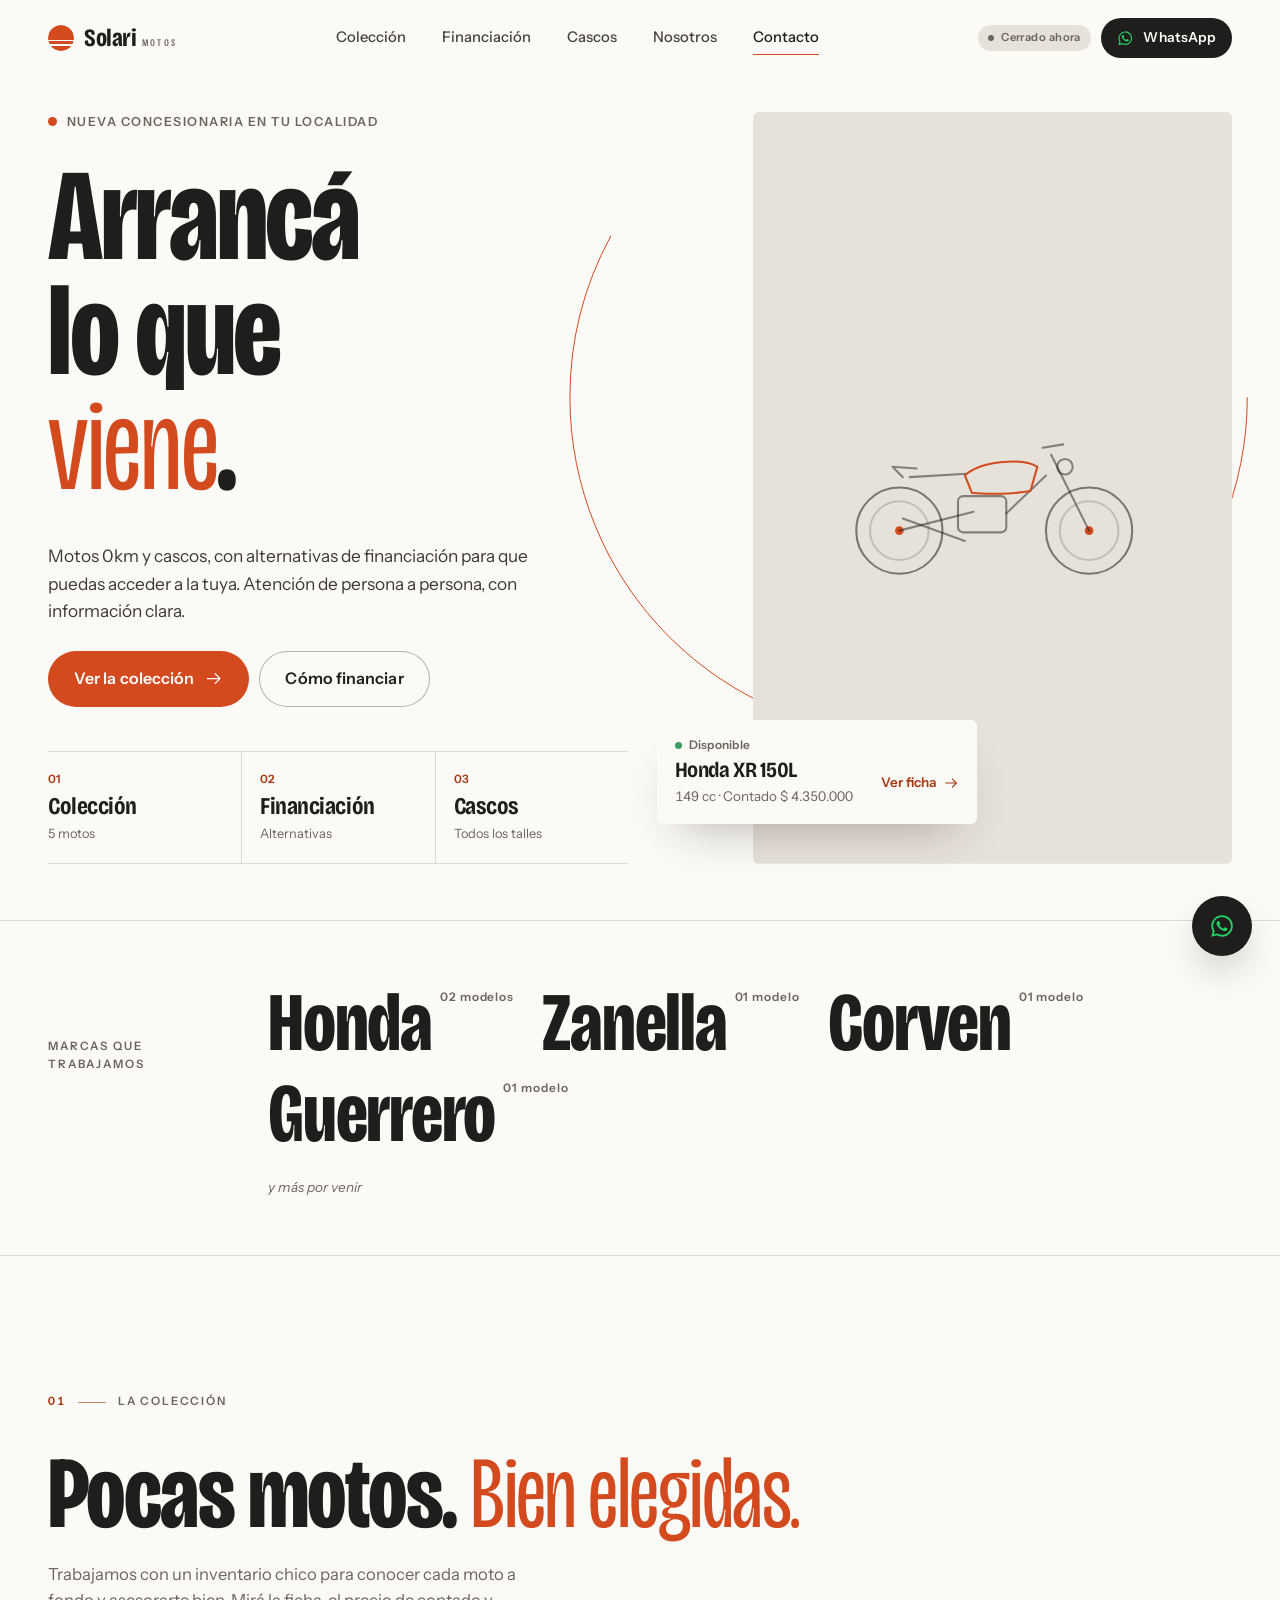
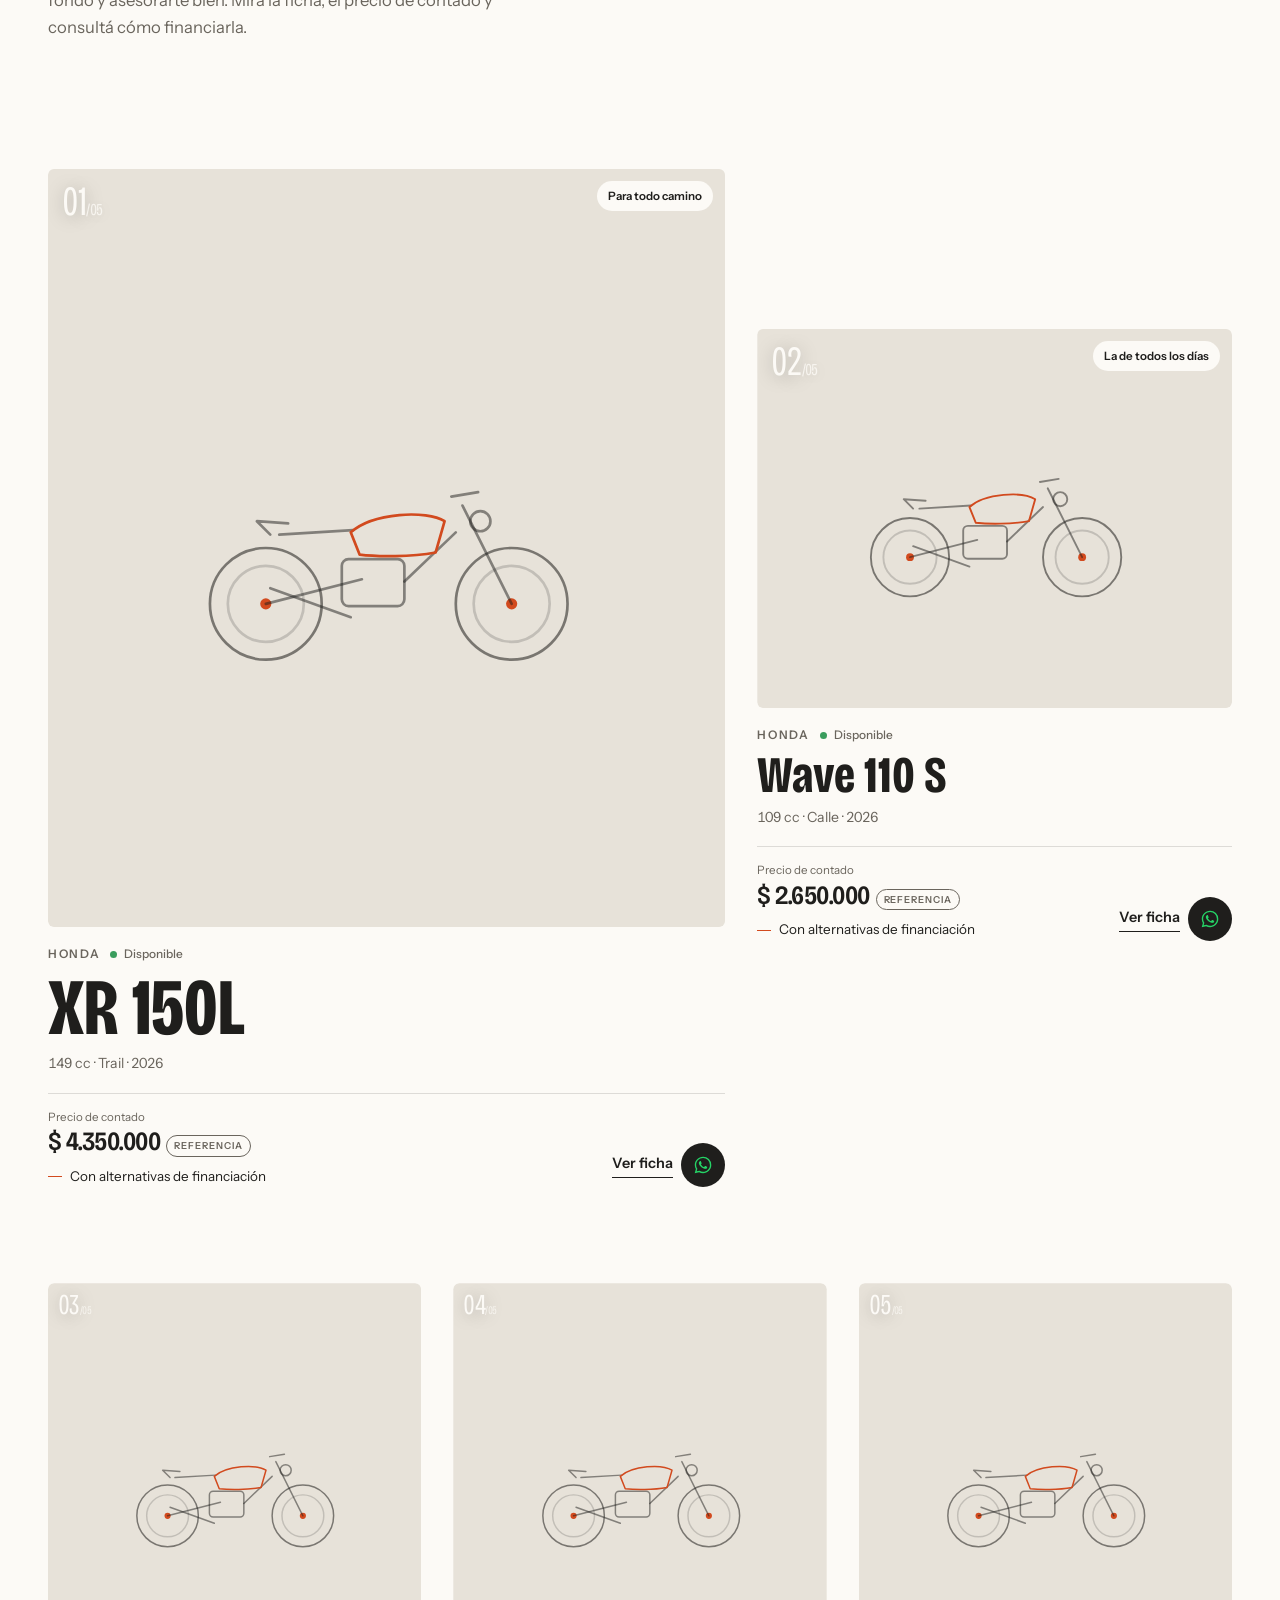
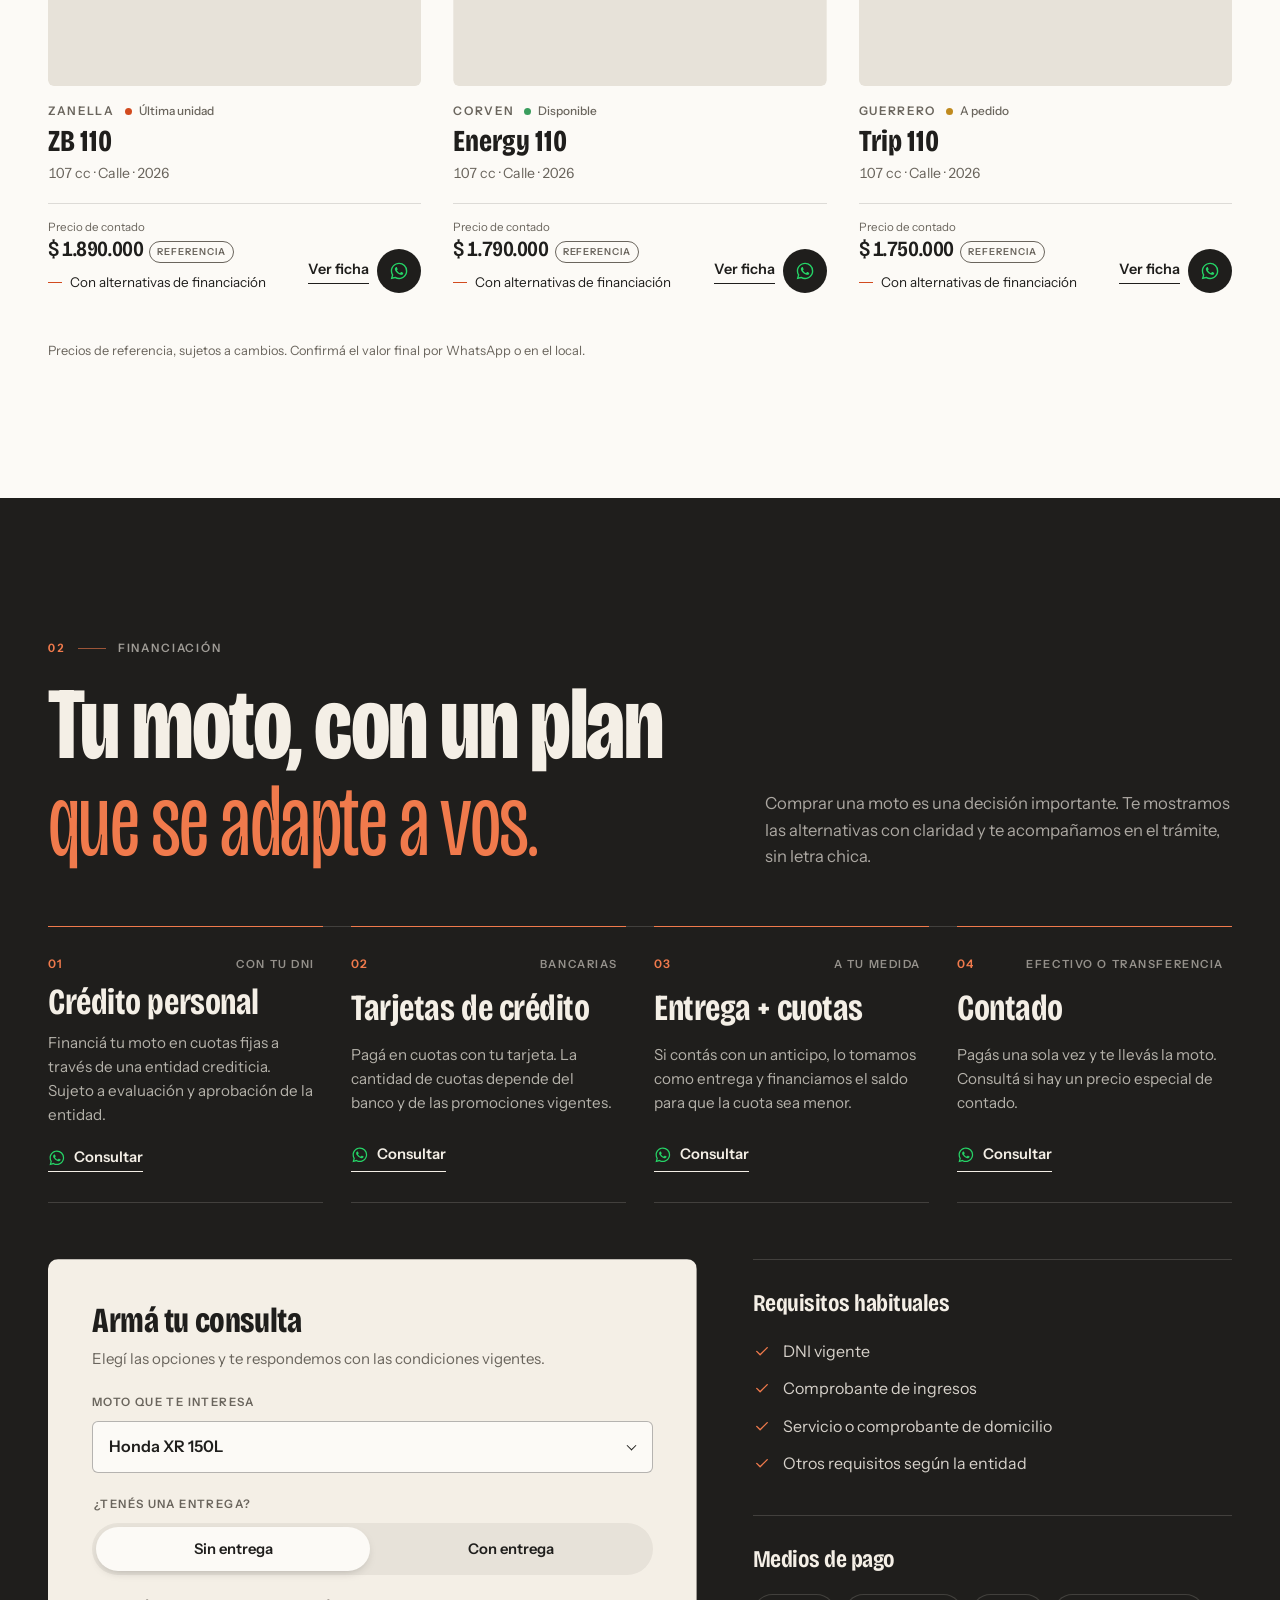
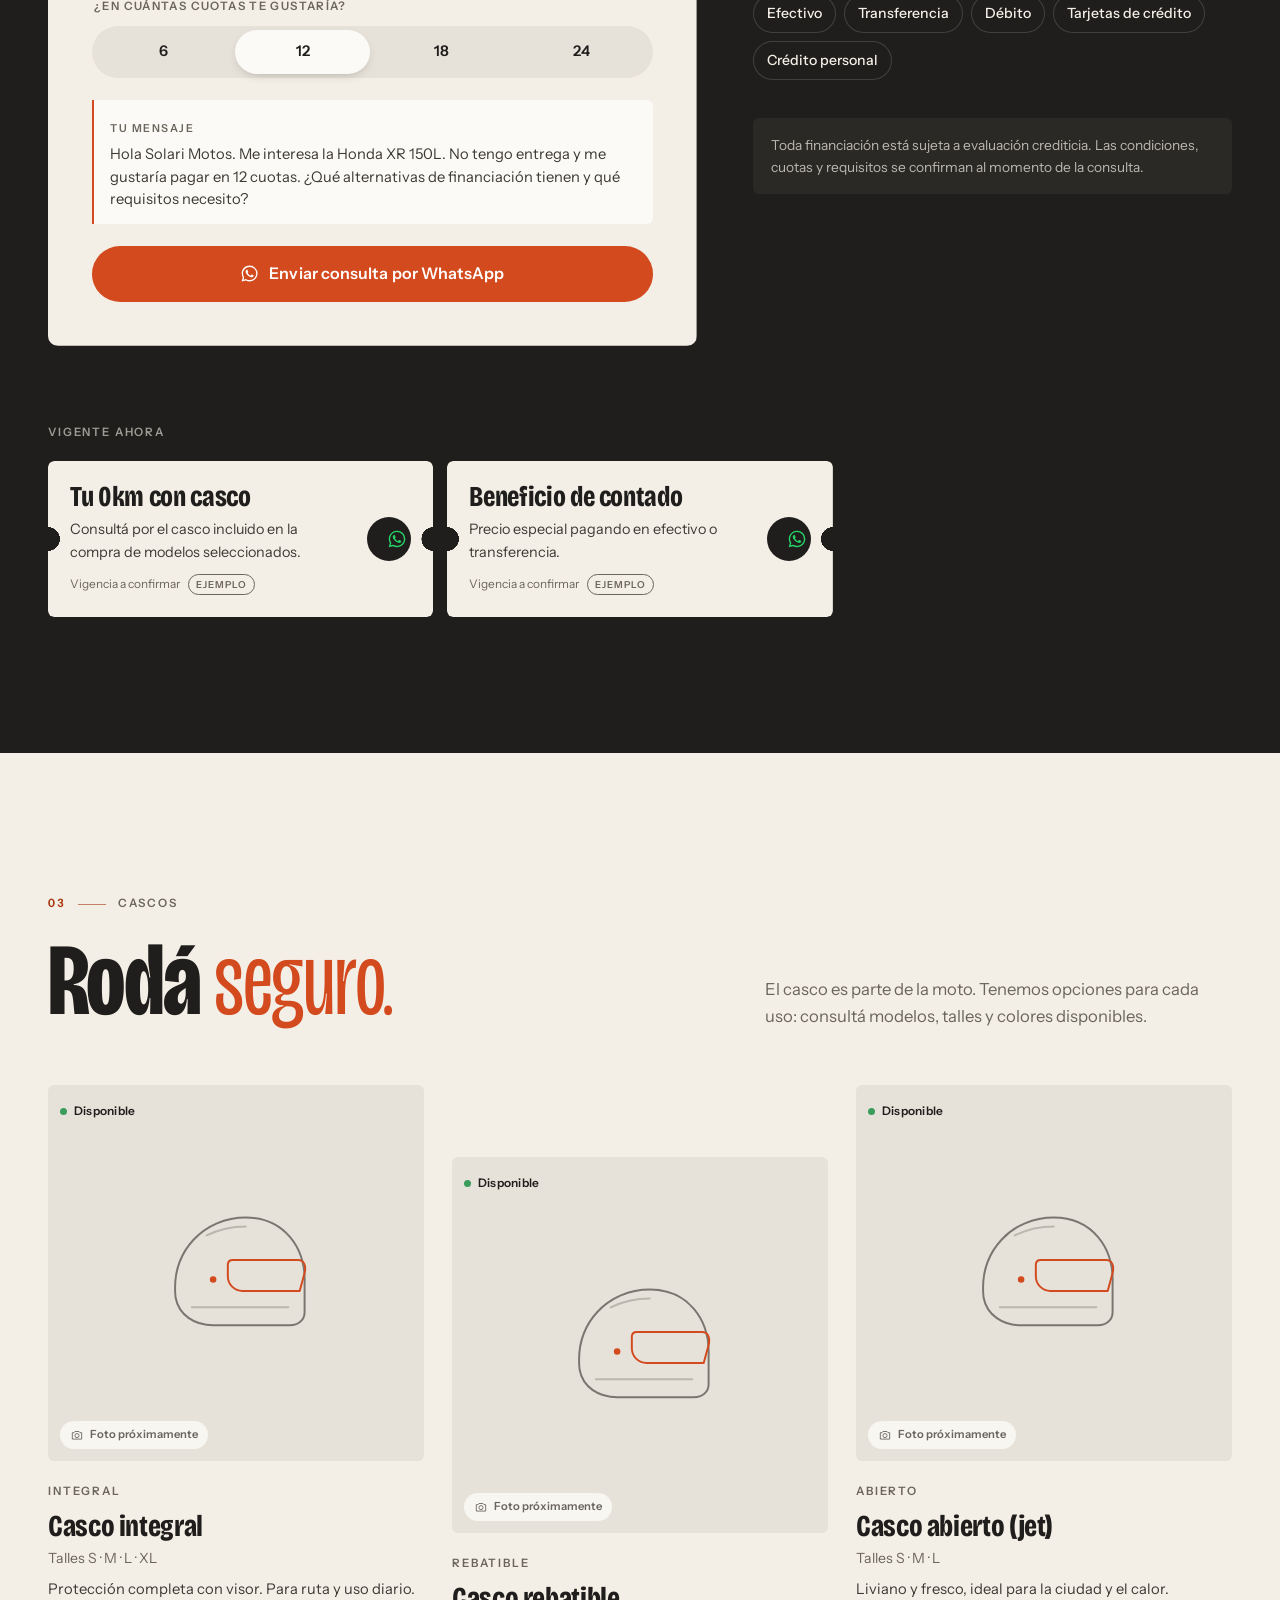
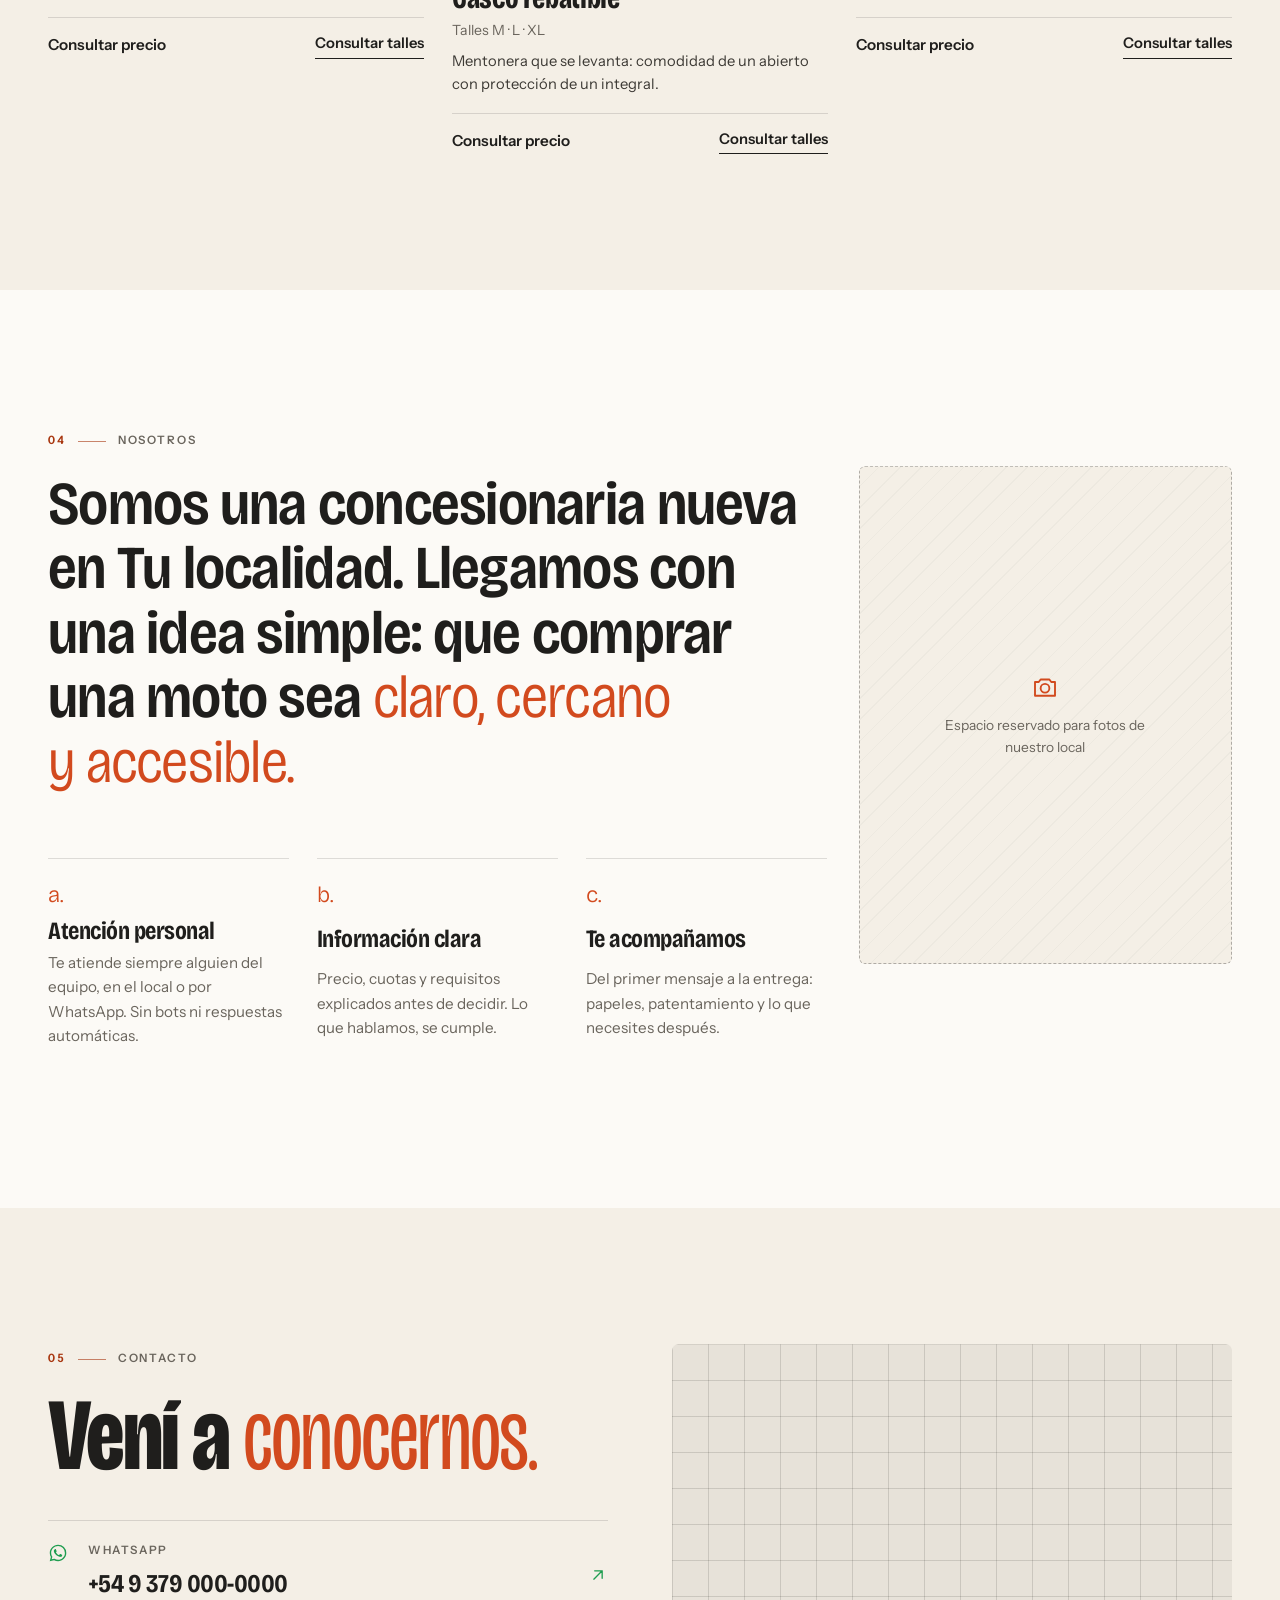
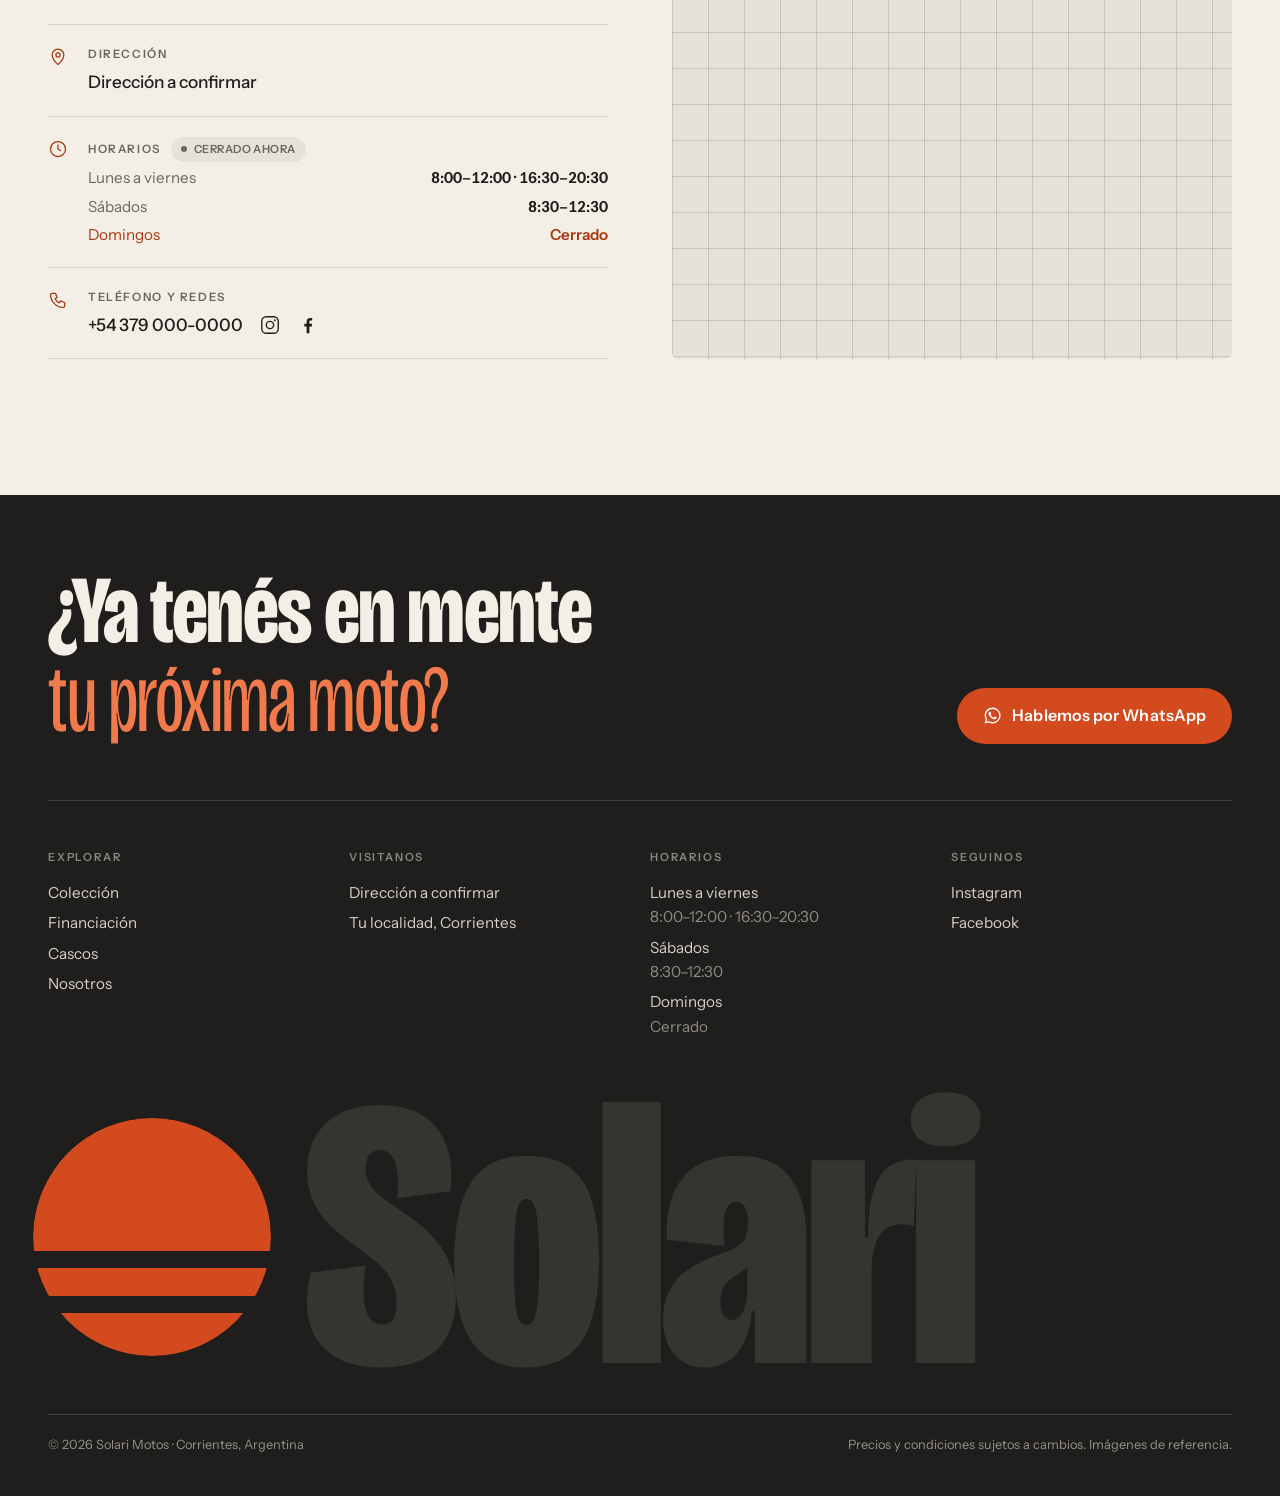
==== commit b862ea1b: "Rediseño visual integral: identidad editorial clara, colección, ficha, financiación y cascos - Nueva" ====
--- a/index.html
+++ b/index.html
@@ -2,16 +2,16 @@
 <html lang="es-AR">
 <head>
   <meta charset="utf-8">
-  <meta name="viewport" content="width=device-width, initial-scale=1">
-  <title>Solari Motos — Motos 0km, financiación y cuotas con DNI</title>
-  <meta name="description" content="Concesionaria de motos multimarca. Conocé modelos 0km, precios, planes de financiación con DNI, promociones y consultá por WhatsApp las 24 horas.">
-  <meta name="theme-color" content="#0d0d0e">
+  <meta name="viewport" content="width=device-width, initial-scale=1, viewport-fit=cover">
+  <title>Solari Motos — Motos 0km, cascos y financiación en Corrientes</title>
+  <meta name="description" content="Solari Motos es una nueva concesionaria en Corrientes. Motos 0km Honda, Zanella, Corven y Guerrero, cascos y alternativas de financiación. Consultá por WhatsApp.">
+  <meta name="theme-color" content="#fcfaf6">
   <link rel="canonical" href="https://www.solarimotos.com.ar/">
 
   <meta property="og:type" content="website">
   <meta property="og:locale" content="es_AR">
-  <meta property="og:title" content="Solari Motos — Tu próxima moto te está esperando">
-  <meta property="og:description" content="Motos 0km, financiación, promociones y atención por WhatsApp.">
+  <meta property="og:title" content="Solari Motos — Arrancá lo que viene">
+  <meta property="og:description" content="Motos 0km, cascos y alternativas de financiación. Una nueva concesionaria en Corrientes.">
   <meta name="twitter:card" content="summary_large_image">
 
   <link rel="icon" href="assets/icons/favicon.svg" type="image/svg+xml">
@@ -19,7 +19,7 @@
   <link rel="preconnect" href="https://fonts.googleapis.com">
   <link rel="preconnect" href="https://fonts.gstatic.com" crossorigin>
   <link rel="preconnect" href="https://images.unsplash.com" crossorigin>
-  <link href="https://fonts.googleapis.com/css2?family=Anton&family=Instrument+Serif:ital@0;1&family=JetBrains+Mono:wght@400;500&family=Manrope:wght@400;500;600;700;800&display=swap" rel="stylesheet">
+  <link href="https://fonts.googleapis.com/css2?family=Bricolage+Grotesque:opsz,wdth,wght@12..96,75..100,300..800&family=Instrument+Sans:wdth,wght@85..100,400..700&display=swap" rel="stylesheet">
 
   <link rel="stylesheet" href="css/styles.css">
   <link rel="stylesheet" href="css/animations.css">
@@ -32,536 +32,434 @@
     "@context": "https://schema.org",
     "@type": "MotorcycleDealer",
     "name": "Solari Motos",
-    "description": "Concesionaria de motos multimarca con financiación (datos de demostración).",
-    "telephone": "+54 11 0000-0000",
-    "address": { "@type": "PostalAddress", "streetAddress": "Av. Ejemplo 1234", "addressLocality": "Buenos Aires", "addressCountry": "AR" },
-    "openingHours": ["Mo-Fr 09:00-13:00", "Mo-Fr 15:30-19:30", "Sa 09:00-13:30"]
+    "description": "Concesionaria de motos 0km y cascos con alternativas de financiación.",
+    "address": { "@type": "PostalAddress", "addressRegion": "Corrientes", "addressCountry": "AR" },
+    "openingHours": ["Mo-Fr 08:00-12:00", "Mo-Fr 16:30-20:30", "Sa 08:30-12:30"]
   }
   </script>
 </head>
 <body>
-  <!-- Íconos reutilizables -->
+  <!-- Íconos -->
   <svg width="0" height="0" style="position:absolute" aria-hidden="true" focusable="false">
     <symbol id="i-wa" viewBox="0 0 24 24"><path fill="currentColor" d="M12.04 2C6.58 2 2.13 6.45 2.13 11.91c0 1.75.46 3.45 1.32 4.95L2.05 22l5.25-1.38a9.9 9.9 0 0 0 4.74 1.21h.01c5.46 0 9.91-4.45 9.91-9.91A9.85 9.85 0 0 0 12.04 2Zm0 18.15h-.01a8.2 8.2 0 0 1-4.19-1.15l-.3-.18-3.12.82.83-3.04-.2-.31a8.2 8.2 0 0 1-1.26-4.38c0-4.54 3.7-8.24 8.25-8.24a8.2 8.2 0 0 1 8.24 8.25c0 4.54-3.7 8.23-8.24 8.23Zm4.52-6.16c-.25-.12-1.47-.72-1.69-.81-.23-.08-.39-.12-.56.13-.17.24-.64.8-.78.97-.14.17-.29.18-.54.06-.25-.12-1.05-.39-1.99-1.23-.74-.66-1.23-1.47-1.38-1.72-.14-.25-.02-.38.11-.5.11-.11.25-.29.37-.43.13-.15.17-.25.25-.42.08-.17.04-.31-.02-.43-.06-.12-.56-1.34-.76-1.84-.2-.48-.41-.42-.56-.43h-.48a.92.92 0 0 0-.66.31c-.23.25-.87.85-.87 2.07 0 1.22.89 2.4 1.01 2.56.12.17 1.75 2.67 4.24 3.74.59.26 1.05.41 1.41.52.59.19 1.13.16 1.56.1.48-.07 1.47-.6 1.67-1.18.21-.58.21-1.07.14-1.18-.06-.1-.22-.16-.47-.28Z"/></symbol>
-    <symbol id="i-arrow" viewBox="0 0 24 24"><path fill="none" stroke="currentColor" stroke-width="1.8" stroke-linecap="round" stroke-linejoin="round" d="M5 12h14M13 6l6 6-6 6"/></symbol>
-    <symbol id="i-arrow-ur" viewBox="0 0 24 24"><path fill="none" stroke="currentColor" stroke-width="1.8" stroke-linecap="round" stroke-linejoin="round" d="M7 17 17 7M8 7h9v9"/></symbol>
-    <symbol id="i-pin" viewBox="0 0 24 24"><path fill="none" stroke="currentColor" stroke-width="1.6" d="M12 21s-7-6.1-7-11.5A7 7 0 0 1 19 9.5C19 14.9 12 21 12 21Z"/><circle cx="12" cy="9.5" r="2.5" fill="none" stroke="currentColor" stroke-width="1.6"/></symbol>
-    <symbol id="i-clock" viewBox="0 0 24 24"><circle cx="12" cy="12" r="9" fill="none" stroke="currentColor" stroke-width="1.6"/><path fill="none" stroke="currentColor" stroke-width="1.6" stroke-linecap="round" d="M12 7v5l3 2"/></symbol>
-    <symbol id="i-phone" viewBox="0 0 24 24"><path fill="none" stroke="currentColor" stroke-width="1.6" stroke-linejoin="round" d="M5 4h4l2 5-2.5 1.5a11 11 0 0 0 5 5L15 13l5 2v4a2 2 0 0 1-2 2A16 16 0 0 1 3 6a2 2 0 0 1 2-2Z"/></symbol>
-    <symbol id="i-mail" viewBox="0 0 24 24"><rect x="3" y="5" width="18" height="14" rx="2" fill="none" stroke="currentColor" stroke-width="1.6"/><path fill="none" stroke="currentColor" stroke-width="1.6" d="m3 7 9 6 9-6"/></symbol>
-    <symbol id="i-check" viewBox="0 0 24 24"><path fill="none" stroke="currentColor" stroke-width="2" stroke-linecap="round" stroke-linejoin="round" d="m5 12.5 4.5 4.5L19 7.5"/></symbol>
-    <symbol id="i-ig" viewBox="0 0 24 24"><rect x="3" y="3" width="18" height="18" rx="5" fill="none" stroke="currentColor" stroke-width="1.6"/><circle cx="12" cy="12" r="4" fill="none" stroke="currentColor" stroke-width="1.6"/><circle cx="17.3" cy="6.7" r="1.1" fill="currentColor"/></symbol>
+    <symbol id="i-arrow" viewBox="0 0 24 24"><path fill="none" stroke="currentColor" stroke-width="1.6" stroke-linecap="round" stroke-linejoin="round" d="M4 12h16M14 6l6 6-6 6"/></symbol>
+    <symbol id="i-arrow-ur" viewBox="0 0 24 24"><path fill="none" stroke="currentColor" stroke-width="1.6" stroke-linecap="round" stroke-linejoin="round" d="M7 17 17 7M8 7h9v9"/></symbol>
+    <symbol id="i-pin" viewBox="0 0 24 24"><path fill="none" stroke="currentColor" stroke-width="1.5" d="M12 21s-7-6.1-7-11.5A7 7 0 0 1 19 9.5C19 14.9 12 21 12 21Z"/><circle cx="12" cy="9.5" r="2.5" fill="none" stroke="currentColor" stroke-width="1.5"/></symbol>
+    <symbol id="i-clock" viewBox="0 0 24 24"><circle cx="12" cy="12" r="9" fill="none" stroke="currentColor" stroke-width="1.5"/><path fill="none" stroke="currentColor" stroke-width="1.5" stroke-linecap="round" d="M12 7v5l3 2"/></symbol>
+    <symbol id="i-phone" viewBox="0 0 24 24"><path fill="none" stroke="currentColor" stroke-width="1.5" stroke-linejoin="round" d="M5 4h4l2 5-2.5 1.5a11 11 0 0 0 5 5L15 13l5 2v4a2 2 0 0 1-2 2A16 16 0 0 1 3 6a2 2 0 0 1 2-2Z"/></symbol>
+    <symbol id="i-check" viewBox="0 0 24 24"><path fill="none" stroke="currentColor" stroke-width="1.8" stroke-linecap="round" stroke-linejoin="round" d="m5 12.5 4.5 4.5L19 7.5"/></symbol>
+    <symbol id="i-ig" viewBox="0 0 24 24"><rect x="3" y="3" width="18" height="18" rx="5" fill="none" stroke="currentColor" stroke-width="1.5"/><circle cx="12" cy="12" r="4" fill="none" stroke="currentColor" stroke-width="1.5"/><circle cx="17.3" cy="6.7" r="1.1" fill="currentColor"/></symbol>
     <symbol id="i-fb" viewBox="0 0 24 24"><path fill="currentColor" d="M13.5 21v-7.5h2.6l.4-3h-3V8.6c0-.87.25-1.46 1.5-1.46h1.6V4.46A21 21 0 0 0 14.3 4.3c-2.3 0-3.8 1.4-3.8 3.96v2.24H8v3h2.5V21h3Z"/></symbol>
-    <symbol id="i-tt" viewBox="0 0 24 24"><path fill="currentColor" d="M16.6 3h-3v12.2a2.7 2.7 0 1 1-2.7-2.7c.27 0 .53.04.78.11V9.5a5.8 5.8 0 1 0 4.92 5.73V9.1a7.4 7.4 0 0 0 4.3 1.37V7.4A4.3 4.3 0 0 1 16.6 3Z"/></symbol>
-    <symbol id="i-shield" viewBox="0 0 24 24"><path fill="none" stroke="currentColor" stroke-width="1.6" stroke-linejoin="round" d="M12 3 4 6v6c0 4.5 3.4 8.2 8 9 4.6-.8 8-4.5 8-9V6l-8-3Z"/><path fill="none" stroke="currentColor" stroke-width="1.6" stroke-linecap="round" stroke-linejoin="round" d="m8.5 12 2.5 2.5 4.5-5"/></symbol>
+    <symbol id="i-close" viewBox="0 0 24 24"><path fill="none" stroke="currentColor" stroke-width="1.6" stroke-linecap="round" d="M6 6l12 12M18 6 6 18"/></symbol>
+    <symbol id="i-prev" viewBox="0 0 24 24"><path fill="none" stroke="currentColor" stroke-width="1.6" stroke-linecap="round" stroke-linejoin="round" d="M15 5l-7 7 7 7"/></symbol>
+    <symbol id="i-next" viewBox="0 0 24 24"><path fill="none" stroke="currentColor" stroke-width="1.6" stroke-linecap="round" stroke-linejoin="round" d="M9 5l7 7-7 7"/></symbol>
+    <symbol id="i-camera" viewBox="0 0 24 24"><path fill="none" stroke="currentColor" stroke-width="1.5" stroke-linejoin="round" d="M4 8h3l1.5-2h7L17 8h3v11H4z"/><circle cx="12" cy="13" r="3.5" fill="none" stroke="currentColor" stroke-width="1.5"/></symbol>
   </svg>
 
   <a class="skip-link" href="#main">Saltar al contenido</a>
 
-  <!-- Preloader -->
-  <div class="preloader" aria-hidden="true">
-    <div class="preloader__inner">
-      <span class="preloader__sun"></span>
-      <span class="preloader__word">Solari</span>
-      <span class="preloader__count" data-preloader-count>00</span>
-    </div>
-  </div>
-
-  <div class="scroll-progress" aria-hidden="true"><span></span></div>
-
-  <!-- Encabezado -->
+  <!-- ============ ENCABEZADO ============ -->
   <header class="site-header" data-header>
     <div class="container header__inner">
-      <a class="brand" href="#top" aria-label="Solari Motos, ir al inicio">
+      <a class="brand" href="#inicio" aria-label="Solari Motos, ir al inicio">
         <span class="brand__mark" aria-hidden="true"></span>
-        <span class="brand__name">Solari<span>motos</span></span>
+        <span class="brand__word">Solari<small>Motos</small></span>
       </a>
 
       <nav class="nav" aria-label="Navegación principal">
         <ul class="nav__list">
-          <li><a class="nav__link" href="#destacadas">Catálogo</a></li>
+          <li><a class="nav__link" href="#coleccion">Colección</a></li>
           <li><a class="nav__link" href="#financiacion">Financiación</a></li>
-          <li><a class="nav__link" href="#promociones">Promociones</a></li>
+          <li><a class="nav__link" href="#cascos">Cascos</a></li>
           <li><a class="nav__link" href="#nosotros">Nosotros</a></li>
           <li><a class="nav__link" href="#contacto">Contacto</a></li>
         </ul>
       </nav>
 
-      <a class="btn btn--wa btn--sm header__cta" href="#" data-wa target="_blank" rel="noopener">
-        <svg class="icon" aria-hidden="true"><use href="#i-wa"/></svg>
-        <span>WhatsApp</span>
-      </a>
-
-      <button class="menu-toggle" type="button" aria-expanded="false" aria-controls="mobile-menu" data-menu-toggle>
-        <span class="visually-hidden">Abrir menú</span>
-        <span class="menu-toggle__bar"></span>
-        <span class="menu-toggle__bar"></span>
-      </button>
+      <div class="header__end">
+        <span class="open-chip" data-open-status hidden></span>
+        <a class="btn btn--dark btn--sm header__wa" href="#" data-wa target="_blank" rel="noopener">
+          <svg class="icon icon--wa" aria-hidden="true"><use href="#i-wa"/></svg>
+          <span>WhatsApp</span>
+        </a>
+        <button class="menu-toggle" type="button" aria-expanded="false" aria-controls="menu" data-menu-toggle>
+          <span class="menu-toggle__label" data-menu-label>Menú</span>
+          <span class="menu-toggle__icon" aria-hidden="true"><span></span><span></span></span>
+        </button>
+      </div>
     </div>
   </header>
 
-  <!-- Menú móvil -->
-  <div class="mobile-menu" id="mobile-menu" data-mobile-menu aria-hidden="true">
-    <nav class="mobile-menu__nav" aria-label="Navegación móvil">
-      <ol class="mobile-menu__list">
-        <li><a href="#destacadas"><span>01</span>Catálogo</a></li>
-        <li><a href="#financiacion"><span>02</span>Financiación</a></li>
-        <li><a href="#promociones"><span>03</span>Promociones</a></li>
-        <li><a href="#nosotros"><span>04</span>Nosotros</a></li>
-        <li><a href="#contacto"><span>05</span>Contacto</a></li>
-      </ol>
-    </nav>
-    <div class="mobile-menu__foot">
-      <a class="btn btn--wa" href="#" data-wa target="_blank" rel="noopener">
-        <svg class="icon" aria-hidden="true"><use href="#i-wa"/></svg>
-        <span>Consultar por WhatsApp</span>
-      </a>
-      <p class="mobile-menu__meta" data-address></p>
+  <!-- ============ MENÚ MÓVIL ============ -->
+  <div class="menu" id="menu" data-menu aria-hidden="true">
+    <div class="menu__inner container">
+      <nav aria-label="Navegación móvil">
+        <ol class="menu__list">
+          <li><a href="#coleccion"><span class="menu__n">01</span><span class="menu__t">Colección</span></a></li>
+          <li><a href="#financiacion"><span class="menu__n">02</span><span class="menu__t">Financiación</span></a></li>
+          <li><a href="#cascos"><span class="menu__n">03</span><span class="menu__t">Cascos</span></a></li>
+          <li><a href="#nosotros"><span class="menu__n">04</span><span class="menu__t">Nosotros</span></a></li>
+          <li><a href="#contacto"><span class="menu__n">05</span><span class="menu__t">Contacto</span></a></li>
+        </ol>
+      </nav>
+      <div class="menu__foot">
+        <a class="btn btn--dark btn--block" href="#" data-wa target="_blank" rel="noopener">
+          <svg class="icon icon--wa" aria-hidden="true"><use href="#i-wa"/></svg>
+          <span>Escribinos por WhatsApp</span>
+        </a>
+        <p class="menu__meta"><span data-place></span><br><span data-today-hours></span></p>
+      </div>
     </div>
   </div>
 
   <main id="main">
 
     <!-- ============ HERO ============ -->
-    <section class="hero" id="top" aria-labelledby="hero-title">
-      <div class="hero__bg" aria-hidden="true">
-        <div class="hero__sun" data-parallax="-0.12"></div>
-        <div class="hero__lines"></div>
-        <div class="hero__grain"></div>
-      </div>
-
-      <div class="container hero__layout">
-        <div class="hero__content">
-          <p class="eyebrow hero__eyebrow" data-hero-in style="--d: 0">
-            <span class="pulse-dot" aria-hidden="true"></span>
-            Concesionaria multimarca · Atención online 24/7
+    <section class="hero" id="inicio" aria-labelledby="hero-title">
+      <div class="container hero__grid">
+
+        <p class="hero__kicker" data-in style="--d:0">
+          <span class="sun-dot" aria-hidden="true"></span>
+          <span>Nueva concesionaria en <span data-place-short></span></span>
+        </p>
+
+        <h1 class="hero__title" id="hero-title">
+          <span class="ln"><span class="ln__in">Arrancá</span></span>
+          <span class="ln"><span class="ln__in">lo que</span></span>
+          <span class="ln"><span class="ln__in"><em>viene</em><span class="hero__stop">.</span></span></span>
+        </h1>
+
+        <figure class="hero__figure" data-hero-figure>
+          <div class="hero__photo">
+            <img data-hero-img src="" alt="" width="1200" height="1500" fetchpriority="high" decoding="async">
+          </div>
+          <figcaption class="hero__tag" data-in style="--d:6">
+            <span class="status" data-hero-status></span>
+            <strong class="hero__tag-name" data-hero-name></strong>
+            <span class="hero__tag-meta" data-hero-meta></span>
+            <button class="hero__tag-link" type="button" data-hero-open>
+              Ver ficha <svg class="icon" aria-hidden="true"><use href="#i-arrow"/></svg>
+            </button>
+          </figcaption>
+        </figure>
+
+        <svg class="hero__orbit" viewBox="0 0 400 400" aria-hidden="true" data-parallax="-0.06">
+          <circle cx="200" cy="200" r="196"/>
+        </svg>
+
+        <div class="hero__intro">
+          <p class="hero__lead" data-in style="--d:4">
+            Motos 0km y cascos, con alternativas de financiación para que puedas
+            acceder a la tuya. Atención de persona a persona, con información clara.
           </p>
-
-          <h1 class="hero__title" id="hero-title">
-            <span class="line"><span class="line__inner">Tu próxima</span></span>
-            <span class="line"><span class="line__inner"><em>moto</em> te está</span></span>
-            <span class="line"><span class="line__inner">esperando<span class="hero__dot">.</span></span></span>
-          </h1>
-
-          <p class="hero__lead" data-hero-in style="--d: 4">
-            Modelos 0km de las mejores marcas. Comprá de contado, con tarjeta o
-            <strong>financiá con tu DNI</strong> en cuotas fijas. Consultá cuando quieras,
-            aunque el local esté cerrado.
-          </p>
-
-          <div class="hero__actions" data-hero-in style="--d: 5">
-            <a class="btn btn--primary btn--lg" href="#destacadas" data-magnetic>
-              <span>Explorar catálogo</span>
+          <div class="hero__actions" data-in style="--d:5">
+            <a class="btn btn--accent btn--lg" href="#coleccion" data-magnetic>
+              <span>Ver la colección</span>
               <svg class="icon" aria-hidden="true"><use href="#i-arrow"/></svg>
             </a>
-            <a class="btn btn--ghost btn--lg" href="#" data-wa target="_blank" rel="noopener" data-magnetic>
-              <svg class="icon" aria-hidden="true"><use href="#i-wa"/></svg>
-              <span>Consultar por WhatsApp</span>
+            <a class="btn btn--line btn--lg" href="#financiacion" data-magnetic>
+              <span>Cómo financiar</span>
             </a>
           </div>
-
-          <ul class="hero__pay" data-hero-in style="--d: 6" aria-label="Formas de pago">
-            <li>Contado</li>
-            <li>Tarjetas</li>
-            <li>Crédito con DNI</li>
-            <li>Permuta</li>
-          </ul>
-        </div>
-
-        <figure class="hero__media" data-tilt-hero>
-          <div class="hero__frame">
-            <img class="hero__img" data-hero-img src="" alt="Motocicleta destacada de la concesionaria" width="1200" height="1500" fetchpriority="high" decoding="async">
-          </div>
-          <span class="hero__outline" aria-hidden="true">RIDE</span>
-
-          <figcaption class="hero__card" data-hero-in style="--d: 7">
-            <span class="hero__card-label">Modelo destacado</span>
-            <strong class="hero__card-title" data-hero-model>Benelli TRK 251</strong>
-            <span class="hero__card-specs" data-hero-specs>249 cc · 2026 · Trail</span>
-            <span class="hero__card-price">
-              <small>Contado desde</small>
-              <span data-hero-price>$ 7.890.000</span>
-            </span>
-          </figcaption>
-
-          <div class="hero__badge" aria-hidden="true">
-            <svg viewBox="0 0 120 120" class="hero__badge-ring">
-              <defs><path id="badge-circle" d="M60,60 m-46,0 a46,46 0 1,1 92,0 a46,46 0 1,1 -92,0"/></defs>
-              <text textLength="286" lengthAdjust="spacing"><textPath href="#badge-circle" textLength="286" lengthAdjust="spacing">CUOTAS FIJAS · FINANCIACIÓN CON DNI · </textPath></text>
-            </svg>
-            <span class="hero__badge-core">0<small>km</small></span>
-          </div>
-        </figure>
-      </div>
-
-      <div class="container hero__foot" data-hero-in style="--d: 8">
-        <a class="scroll-cue" href="#destacadas">
-          <span class="scroll-cue__line" aria-hidden="true"></span>
-          Deslizá para descubrir
-        </a>
-        <p class="hero__index" aria-hidden="true"><span>N°01</span> Temporada 2026</p>
+        </div>
+
+        <ol class="hero__index" data-in style="--d:7" aria-label="Accesos rápidos">
+          <li><a href="#coleccion"><span class="n">01</span><span class="t">Colección</span><span class="m" data-count-motos></span></a></li>
+          <li><a href="#financiacion"><span class="n">02</span><span class="t">Financiación</span><span class="m">Alternativas</span></a></li>
+          <li><a href="#cascos"><span class="n">03</span><span class="t">Cascos</span><span class="m">Todos los talles</span></a></li>
+        </ol>
+
+        <p class="hero__side" aria-hidden="true">Solari Motos — <span data-province></span>, Argentina</p>
       </div>
     </section>
 
     <!-- ============ MARCAS ============ -->
-    <div class="marquee" aria-label="Marcas disponibles">
-      <div class="marquee__track" data-marquee></div>
-    </div>
-
-    <!-- ============ DESTACADAS ============ -->
-    <section class="section featured" id="destacadas" aria-labelledby="featured-title">
+    <section class="brands" aria-labelledby="brands-title">
+      <div class="container brands__inner">
+        <h2 class="label brands__label" id="brands-title" data-reveal>Marcas que trabajamos</h2>
+        <ul class="brands__list" data-brands></ul>
+        <p class="brands__more" data-reveal style="--i:3">y más por venir</p>
+      </div>
+    </section>
+
+    <!-- ============ COLECCIÓN ============ -->
+    <section class="section collection" id="coleccion" aria-labelledby="coleccion-title">
       <div class="container">
-        <header class="section-head">
-          <div>
-            <p class="eyebrow" data-reveal>Selección 2026</p>
-            <h2 class="section-title" id="featured-title" data-reveal="clip">
-              Motos <em>destacadas</em>
-            </h2>
-          </div>
-          <p class="section-intro" data-reveal style="--i: 2">
-            Una selección de los modelos más buscados. Precios de contado y planes de
-            financiación orientativos para que compares de un vistazo.
+        <header class="head">
+          <p class="label" data-reveal><span class="label__n">01</span> La colección</p>
+          <h2 class="title" id="coleccion-title" data-split>Pocas motos. <em>Bien elegidas.</em></h2>
+          <p class="head__intro" data-reveal style="--i:2">
+            Trabajamos con un inventario chico para conocer cada moto a fondo y
+            asesorarte bien. Mirá la ficha, el precio de contado y consultá cómo financiarla.
           </p>
         </header>
 
-        <div class="filter-tabs" role="tablist" aria-label="Filtrar por categoría" data-filter-tabs data-reveal>
-          <span class="filter-tabs__indicator" aria-hidden="true"></span>
-        </div>
-
-        <div class="moto-grid" data-featured-grid aria-live="polite"></div>
-
-        <div class="featured__more" data-reveal>
-          <a class="link-arrow" href="#destacadas">
-            Ver catálogo completo
-            <svg class="icon" aria-hidden="true"><use href="#i-arrow"/></svg>
-          </a>
-          <span class="tag-demo">Precios de demostración</span>
-        </div>
-      </div>
-    </section>
-
-    <!-- ============ ESTADÍSTICAS ============ -->
-    <section class="stats" aria-label="La concesionaria en números">
-      <div class="container stats__grid" data-stats></div>
-    </section>
-
-    <!-- ============ BENEFICIOS ============ -->
-    <section class="section section--paper benefits" id="beneficios" aria-labelledby="benefits-title">
-      <div class="container benefits__layout">
-        <div class="benefits__aside">
-          <p class="eyebrow" data-reveal>Por qué elegirnos</p>
-          <h2 class="section-title" id="benefits-title" data-reveal="clip">
-            Comprar tu moto<br>tiene que ser <em>simple</em>
+        <div class="chips-filter" role="group" aria-label="Filtrar por marca" data-filter data-reveal></div>
+
+        <div class="collection__grid" data-collection aria-live="polite"></div>
+
+        <p class="collection__note" data-demo-note hidden>
+          Precios de referencia, sujetos a cambios. Confirmá el valor final por WhatsApp o en el local.
+        </p>
+      </div>
+    </section>
+
+    <!-- ============ FINANCIACIÓN ============ -->
+    <section class="section finance" id="financiacion" aria-labelledby="finance-title">
+      <div class="container">
+        <header class="head head--split">
+          <div>
+            <p class="label" data-reveal><span class="label__n">02</span> Financiación</p>
+            <h2 class="title" id="finance-title" data-split>Tu moto, con un plan <em>que se adapte a vos.</em></h2>
+          </div>
+          <p class="head__intro" data-reveal style="--i:2">
+            Comprar una moto es una decisión importante. Te mostramos las alternativas
+            con claridad y te acompañamos en el trámite, sin letra chica.
+          </p>
+        </header>
+
+        <ol class="ways" data-ways></ol>
+
+        <div class="finance__grid">
+          <!-- Armá tu consulta -->
+          <form class="builder" data-builder data-reveal="photo" aria-labelledby="builder-title" onsubmit="return false">
+            <div class="builder__head">
+              <h3 id="builder-title">Armá tu consulta</h3>
+              <p>Elegí las opciones y te respondemos con las condiciones vigentes.</p>
+            </div>
+
+            <div class="field">
+              <label for="b-moto">Moto que te interesa</label>
+              <div class="select"><select id="b-moto" data-b-moto></select></div>
+            </div>
+
+            <fieldset class="field">
+              <legend>¿Tenés una entrega?</legend>
+              <div class="segmented" data-b-entrega></div>
+            </fieldset>
+
+            <fieldset class="field">
+              <legend>¿En cuántas cuotas te gustaría?</legend>
+              <div class="segmented segmented--wrap" data-b-cuotas></div>
+            </fieldset>
+
+            <div class="builder__estimate" data-b-estimate hidden></div>
+
+            <div class="builder__preview">
+              <span class="builder__preview-label">Tu mensaje</span>
+              <p data-b-preview></p>
+            </div>
+
+            <a class="btn btn--accent btn--block btn--lg" href="#" data-b-send target="_blank" rel="noopener">
+              <svg class="icon" aria-hidden="true"><use href="#i-wa"/></svg>
+              <span>Enviar consulta por WhatsApp</span>
+            </a>
+          </form>
+
+          <div class="finance__aside">
+            <div class="panel" data-reveal>
+              <h3 class="panel__title">Requisitos habituales</h3>
+              <ul class="checks" data-requisitos></ul>
+            </div>
+            <div class="panel" data-reveal style="--i:1">
+              <h3 class="panel__title">Medios de pago</h3>
+              <ul class="pills" data-medios></ul>
+            </div>
+            <p class="finance__notice" data-finance-notice data-reveal style="--i:2"></p>
+          </div>
+        </div>
+
+        <div class="promos" data-promos-wrap hidden>
+          <h3 class="label promos__label" data-reveal>Vigente ahora</h3>
+          <div class="promos__list" data-promos></div>
+        </div>
+      </div>
+    </section>
+
+    <!-- ============ CASCOS ============ -->
+    <section class="section helmets" id="cascos" aria-labelledby="cascos-title">
+      <div class="container">
+        <header class="head head--split">
+          <div>
+            <p class="label" data-reveal><span class="label__n">03</span> Cascos</p>
+            <h2 class="title" id="cascos-title" data-split>Rodá <em>seguro.</em></h2>
+          </div>
+          <p class="head__intro" data-reveal style="--i:2">
+            El casco es parte de la moto. Tenemos opciones para cada uso:
+            consultá modelos, talles y colores disponibles.
+          </p>
+        </header>
+        <div class="helmets__rail" data-helmets></div>
+      </div>
+    </section>
+
+    <!-- ============ NOSOTROS ============ -->
+    <section class="section about" id="nosotros" aria-labelledby="about-title">
+      <div class="container about__grid">
+        <div class="about__text">
+          <p class="label" data-reveal><span class="label__n">04</span> Nosotros</p>
+          <h2 class="about__statement" id="about-title" data-split>
+            Somos una concesionaria nueva en <span data-place-short></span>. Llegamos con una idea simple:
+            que comprar una moto sea <em>claro, cercano y accesible.</em>
           </h2>
-          <figure class="benefits__photo" data-reveal="scale">
-            <img data-src-key="road" alt="Motociclista en ruta al atardecer" loading="lazy" width="900" height="1100">
-          </figure>
-        </div>
-
-        <ol class="benefits__list">
-          <li class="benefit" data-reveal>
-            <span class="benefit__num">01</span>
-            <div>
-              <h3>Financiación a tu medida</h3>
-              <p>Planes con DNI, tarjeta o entrega más cuotas. Armamos la combinación que mejor te queda.</p>
-            </div>
+        </div>
+
+        <figure class="photo-slot about__slot" data-reveal="photo">
+          <svg class="icon" aria-hidden="true"><use href="#i-camera"/></svg>
+          <figcaption>Espacio reservado para fotos de nuestro local</figcaption>
+        </figure>
+
+        <ol class="values">
+          <li data-reveal>
+            <span class="values__n">a.</span>
+            <h3>Atención personal</h3>
+            <p>Te atiende siempre alguien del equipo, en el local o por WhatsApp. Sin bots ni respuestas automáticas.</p>
           </li>
-          <li class="benefit" data-reveal>
-            <span class="benefit__num">02</span>
-            <div>
-              <h3>Garantía oficial</h3>
-              <p>Todas las unidades 0km con garantía de fábrica y primer service en nuestro taller.</p>
-            </div>
+          <li data-reveal style="--i:1">
+            <span class="values__n">b.</span>
+            <h3>Información clara</h3>
+            <p>Precio, cuotas y requisitos explicados antes de decidir. Lo que hablamos, se cumple.</p>
           </li>
-          <li class="benefit" data-reveal>
-            <span class="benefit__num">03</span>
-            <div>
-              <h3>Entrega con patente</h3>
-              <p>Nos ocupamos del patentamiento y la documentación para que solo tengas que salir a rodar.</p>
-            </div>
-          </li>
-          <li class="benefit" data-reveal>
-            <span class="benefit__num">04</span>
-            <div>
-              <h3>Tomamos tu usada</h3>
-              <p>Tasamos tu moto en el momento y la sumamos como parte de pago.</p>
-            </div>
-          </li>
-          <li class="benefit" data-reveal>
-            <span class="benefit__num">05</span>
-            <div>
-              <h3>Atención por WhatsApp</h3>
-              <p>Consultá precios, stock y planes cuando quieras. Te respondemos en horario comercial.</p>
-            </div>
-          </li>
-          <li class="benefit" data-reveal>
-            <span class="benefit__num">06</span>
-            <div>
-              <h3>Taller y repuestos</h3>
-              <p>Service, accesorios e indumentaria para que tu moto y vos estén siempre listos.</p>
-            </div>
+          <li data-reveal style="--i:2">
+            <span class="values__n">c.</span>
+            <h3>Te acompañamos</h3>
+            <p>Del primer mensaje a la entrega: papeles, patentamiento y lo que necesites después.</p>
           </li>
         </ol>
       </div>
     </section>
 
-    <!-- ============ FINANCIACIÓN ============ -->
-    <section class="section finance" id="financiacion" aria-labelledby="finance-title">
-      <div class="kinetic" aria-hidden="true">
-        <span class="kinetic__row" data-kinetic="-1">Financiá · Cuotas fijas · Con DNI · Financiá · Cuotas fijas · Con DNI ·</span>
-        <span class="kinetic__row kinetic__row--outline" data-kinetic="1">Entregá tu usada · Tarjetas · Contado · Entregá tu usada · Tarjetas · Contado ·</span>
-      </div>
-
-      <div class="container">
-        <header class="section-head">
-          <div>
-            <p class="eyebrow" data-reveal>Financiación y formas de pago</p>
-            <h2 class="section-title" id="finance-title" data-reveal="clip">
-              Tu moto, en <em>cuotas</em><br>que podés pagar
-            </h2>
-          </div>
-          <p class="section-intro" data-reveal style="--i: 2">
-            Te explicamos cómo funciona comprar a crédito en cuatro pasos. Simulá tu plan
-            y consultanos para recibir una propuesta personalizada.
-          </p>
-        </header>
-
-        <ol class="steps" data-steps></ol>
-
-        <div class="finance__grid">
-          <!-- Simulador -->
-          <div class="simulator" data-reveal="scale" aria-labelledby="sim-title">
-            <div class="simulator__head">
-              <h3 id="sim-title">Simulador de cuotas</h3>
-              <span class="tag-demo tag-demo--light">Valores ilustrativos</span>
-            </div>
-
-            <div class="field">
-              <label for="sim-moto">Modelo</label>
-              <div class="select">
-                <select id="sim-moto" data-sim-moto></select>
-              </div>
-            </div>
-
-            <div class="field">
-              <div class="field__row">
-                <label for="sim-entrega">Entrega inicial</label>
-                <output for="sim-entrega" data-sim-entrega-out>30%</output>
-              </div>
-              <input type="range" id="sim-entrega" data-sim-entrega min="20" max="70" step="5" value="30">
-            </div>
-
-            <fieldset class="field">
-              <legend>Cantidad de cuotas</legend>
-              <div class="chips" data-sim-plans></div>
-            </fieldset>
-
-            <div class="simulator__result" aria-live="polite">
-              <div>
-                <span class="simulator__label">Cuota estimada</span>
-                <strong class="simulator__value" data-sim-cuota>$ 0</strong>
-              </div>
-              <dl class="simulator__detail">
-                <div><dt>Entrega</dt><dd data-sim-entrega-monto>$ 0</dd></div>
-                <div><dt>Saldo a financiar</dt><dd data-sim-saldo>$ 0</dd></div>
-              </dl>
-            </div>
-
-            <a class="btn btn--wa btn--block" href="#" data-sim-wa target="_blank" rel="noopener">
-              <svg class="icon" aria-hidden="true"><use href="#i-wa"/></svg>
-              <span>Pedir este plan por WhatsApp</span>
-            </a>
-            <p class="simulator__note" data-finance-note></p>
-          </div>
-
-          <!-- Requisitos + medios -->
-          <div class="finance__info">
-            <div class="info-block" data-reveal>
-              <h3 class="info-block__title">Requisitos</h3>
-              <ul class="checklist" data-requisitos></ul>
-            </div>
-            <div class="info-block" data-reveal style="--i: 1">
-              <h3 class="info-block__title">Medios de pago</h3>
-              <ul class="pay-pills" data-medios></ul>
-            </div>
-            <div class="info-block info-block--accent" data-reveal style="--i: 2">
-              <svg class="icon icon--lg" aria-hidden="true"><use href="#i-shield"/></svg>
-              <p><strong>Sin letra chica.</strong> Antes de firmar te mostramos el costo total del plan, la cuota y la entrega.</p>
-            </div>
-          </div>
-        </div>
-      </div>
-    </section>
-
-    <!-- ============ PROMOCIONES ============ -->
-    <section class="section promos" id="promociones" aria-labelledby="promos-title">
-      <div class="container">
-        <header class="section-head section-head--center">
-          <p class="eyebrow" data-reveal>Promociones vigentes</p>
-          <h2 class="section-title" id="promos-title" data-reveal="clip">
-            Beneficios que <em>suman</em>
-          </h2>
-        </header>
-        <div class="promo-grid" data-promos></div>
-      </div>
-    </section>
-
-    <!-- ============ NOSOTROS ============ -->
-    <section class="section section--paper about" id="nosotros" aria-labelledby="about-title">
-      <div class="container about__layout">
-        <div class="about__collage">
-          <figure class="about__photo about__photo--a" data-reveal="scale">
-            <img data-src-key="shop" alt="Salón de ventas de la concesionaria (foto provisoria)" loading="lazy" width="800" height="1000">
-          </figure>
-          <figure class="about__photo about__photo--b" data-parallax="0.08" data-reveal="scale" style="--i: 2">
-            <img data-src-key="shop2" alt="Taller de la concesionaria (foto provisoria)" loading="lazy" width="700" height="700">
-          </figure>
-          <span class="about__stamp" aria-hidden="true">Desde<br><strong>2009</strong></span>
-          <span class="tag-demo about__demo">Fotos provisorias</span>
-        </div>
-
-        <div class="about__content">
-          <p class="eyebrow" data-reveal>Nosotros</p>
-          <h2 class="section-title" id="about-title" data-reveal="clip">
-            Una pasión que<br>se volvió <em>oficio</em>
-          </h2>
-          <p class="about__lead" data-reveal>
-            Somos una concesionaria familiar que empezó con un pequeño taller de barrio
-            y hoy acompaña a miles de motociclistas a encontrar su próxima moto.
-            <span class="tag-demo">Texto de ejemplo</span>
-          </p>
-
-          <ol class="timeline">
-            <li data-reveal><span>2009</span><p>Abrimos el primer taller y venta de repuestos.</p></li>
-            <li data-reveal style="--i: 1"><span>2014</span><p>Inauguramos el salón de ventas de motos 0km.</p></li>
-            <li data-reveal style="--i: 2"><span>2020</span><p>Sumamos financiación propia con DNI y venta online.</p></li>
-            <li data-reveal style="--i: 3"><span>2026</span><p>Más de 12 marcas y un equipo de especialistas.</p></li>
-          </ol>
-        </div>
-      </div>
-    </section>
-
     <!-- ============ CONTACTO ============ -->
     <section class="section contact" id="contacto" aria-labelledby="contact-title">
-      <div class="container">
-        <header class="section-head">
-          <div>
-            <p class="eyebrow" data-reveal>Contacto y ubicación</p>
-            <h2 class="section-title" id="contact-title" data-reveal="clip">
-              Vení a <em>conocernos</em>
-            </h2>
-          </div>
-          <p class="section-intro" data-reveal style="--i: 2">
-            Escribinos por WhatsApp en cualquier momento o acercate al salón para ver
-            las motos en persona y hacer tu prueba.
-          </p>
-        </header>
-
-        <div class="contact__grid">
-          <div class="contact__cards">
-            <a class="contact-card contact-card--wa" href="#" data-wa target="_blank" rel="noopener" data-reveal>
-              <svg class="icon icon--lg" aria-hidden="true"><use href="#i-wa"/></svg>
-              <span class="contact-card__label">WhatsApp</span>
-              <strong data-wa-visible></strong>
-              <svg class="icon contact-card__go" aria-hidden="true"><use href="#i-arrow-ur"/></svg>
-            </a>
-
-            <div class="contact-card" data-reveal style="--i: 1">
-              <svg class="icon icon--lg" aria-hidden="true"><use href="#i-pin"/></svg>
-              <span class="contact-card__label">Dirección</span>
-              <strong data-address></strong>
-            </div>
-
-            <div class="contact-card contact-card--hours" data-reveal style="--i: 2">
-              <svg class="icon icon--lg" aria-hidden="true"><use href="#i-clock"/></svg>
-              <span class="contact-card__label">Horarios <span class="open-status" data-open-status></span></span>
-              <dl class="hours" data-hours></dl>
-            </div>
-
-            <div class="contact-card" data-reveal style="--i: 3">
-              <span class="contact-card__label">Redes y otros medios</span>
-              <ul class="socials">
-                <li><a href="#" data-social="instagram" target="_blank" rel="noopener" aria-label="Instagram"><svg class="icon" aria-hidden="true"><use href="#i-ig"/></svg></a></li>
-                <li><a href="#" data-social="facebook" target="_blank" rel="noopener" aria-label="Facebook"><svg class="icon" aria-hidden="true"><use href="#i-fb"/></svg></a></li>
-                <li><a href="#" data-social="tiktok" target="_blank" rel="noopener" aria-label="TikTok"><svg class="icon" aria-hidden="true"><use href="#i-tt"/></svg></a></li>
-                <li><a href="#" data-phone aria-label="Llamar por teléfono"><svg class="icon" aria-hidden="true"><use href="#i-phone"/></svg></a></li>
-                <li><a href="#" data-email aria-label="Enviar email"><svg class="icon" aria-hidden="true"><use href="#i-mail"/></svg></a></li>
-              </ul>
-            </div>
-          </div>
-
-          <div class="map" data-reveal="scale">
-            <div class="map__frame" data-map>
-              <button class="map__load" type="button" data-map-load>
-                <svg class="icon icon--lg" aria-hidden="true"><use href="#i-pin"/></svg>
-                <span>Ver mapa interactivo</span>
-              </button>
-            </div>
-            <span class="tag-demo map__demo">Ubicación de ejemplo</span>
-          </div>
-        </div>
-      </div>
-    </section>
-
-    <!-- ============ CTA FINAL ============ -->
-    <section class="cta-final" aria-labelledby="cta-title">
-      <div class="container cta-final__inner">
-        <h2 class="cta-final__title" id="cta-title" data-reveal="clip">
-          ¿Arrancamos<span>?</span>
-        </h2>
-        <p data-reveal style="--i: 1">Contanos qué moto buscás y te armamos una propuesta en minutos.</p>
-        <a class="btn btn--light btn--lg" href="#" data-wa target="_blank" rel="noopener" data-magnetic data-reveal style="--i: 2">
+      <div class="container contact__grid">
+        <div class="contact__info">
+          <p class="label" data-reveal><span class="label__n">05</span> Contacto</p>
+          <h2 class="title" id="contact-title" data-split>Vení a <em>conocernos.</em></h2>
+
+          <ul class="contact__list">
+            <li data-reveal>
+              <a class="contact__row contact__row--wa" href="#" data-wa target="_blank" rel="noopener">
+                <svg class="icon" aria-hidden="true"><use href="#i-wa"/></svg>
+                <span class="contact__k">WhatsApp</span>
+                <span class="contact__v" data-wa-visible></span>
+                <svg class="icon contact__go" aria-hidden="true"><use href="#i-arrow-ur"/></svg>
+              </a>
+            </li>
+            <li data-reveal style="--i:1">
+              <div class="contact__row">
+                <svg class="icon" aria-hidden="true"><use href="#i-pin"/></svg>
+                <span class="contact__k">Dirección</span>
+                <span class="contact__v" data-address></span>
+              </div>
+            </li>
+            <li data-reveal style="--i:2">
+              <div class="contact__row contact__row--hours">
+                <svg class="icon" aria-hidden="true"><use href="#i-clock"/></svg>
+                <span class="contact__k">Horarios <span class="open-chip" data-open-status hidden></span></span>
+                <dl class="hours" data-hours></dl>
+              </div>
+            </li>
+            <li data-reveal style="--i:3">
+              <div class="contact__row">
+                <svg class="icon" aria-hidden="true"><use href="#i-phone"/></svg>
+                <span class="contact__k">Teléfono y redes</span>
+                <span class="contact__v contact__social">
+                  <a href="#" data-phone data-phone-text></a>
+                  <a href="#" data-social="instagram" target="_blank" rel="noopener" aria-label="Instagram"><svg class="icon" aria-hidden="true"><use href="#i-ig"/></svg></a>
+                  <a href="#" data-social="facebook" target="_blank" rel="noopener" aria-label="Facebook"><svg class="icon" aria-hidden="true"><use href="#i-fb"/></svg></a>
+                </span>
+              </div>
+            </li>
+          </ul>
+        </div>
+
+        <div class="map" data-reveal="photo">
+          <div class="map__frame" data-map>
+            <button class="map__load" type="button" data-map-load>
+              <span class="map__pin" aria-hidden="true"><svg class="icon"><use href="#i-pin"/></svg></span>
+              <span>Ver mapa</span>
+            </button>
+          </div>
+        </div>
+      </div>
+    </section>
+  </main>
+
+  <!-- ============ PIE ============ -->
+  <footer class="footer">
+    <div class="container">
+      <div class="footer__cta">
+        <p class="footer__ask" data-split>¿Ya tenés en mente <em>tu próxima moto?</em></p>
+        <a class="btn btn--accent btn--lg" href="#" data-wa target="_blank" rel="noopener" data-magnetic>
           <svg class="icon" aria-hidden="true"><use href="#i-wa"/></svg>
-          <span>Escribinos por WhatsApp</span>
+          <span>Hablemos por WhatsApp</span>
         </a>
       </div>
-    </section>
-  </main>
-
-  <!-- Pie -->
-  <footer class="site-footer">
-    <div class="container">
-      <div class="footer__top">
-        <div class="footer__brand">
-          <a class="brand" href="#top" aria-label="Solari Motos, volver al inicio">
-            <span class="brand__mark" aria-hidden="true"></span>
-            <span class="brand__name">Solari<span>motos</span></span>
-          </a>
-          <p>Concesionaria multimarca. Motos 0km, financiación y servicio postventa.</p>
-        </div>
-        <nav class="footer__nav" aria-label="Enlaces del pie">
-          <h3>Explorar</h3>
+
+      <div class="footer__cols">
+        <div>
+          <h3 class="footer__h">Explorar</h3>
           <ul>
-            <li><a href="#destacadas">Catálogo</a></li>
+            <li><a href="#coleccion">Colección</a></li>
             <li><a href="#financiacion">Financiación</a></li>
-            <li><a href="#promociones">Promociones</a></li>
+            <li><a href="#cascos">Cascos</a></li>
             <li><a href="#nosotros">Nosotros</a></li>
           </ul>
-        </nav>
-        <div class="footer__nav">
-          <h3>Contacto</h3>
+        </div>
+        <div>
+          <h3 class="footer__h">Visitanos</h3>
           <ul>
             <li data-address></li>
-            <li><a href="#" data-wa target="_blank" rel="noopener" data-wa-visible></a></li>
-            <li><a href="#" data-email data-email-text></a></li>
+            <li data-place></li>
           </ul>
         </div>
-      </div>
-
-      <p class="footer__word" aria-hidden="true">Solari</p>
-
-      <div class="footer__bottom">
-        <p>© <span data-year></span> Solari Motos. Sitio en desarrollo — contenido, precios y condiciones de demostración.</p>
-        <a href="#top" class="link-arrow link-arrow--up">Volver arriba <svg class="icon" aria-hidden="true"><use href="#i-arrow"/></svg></a>
+        <div>
+          <h3 class="footer__h">Horarios</h3>
+          <ul data-footer-hours></ul>
+        </div>
+        <div>
+          <h3 class="footer__h">Seguinos</h3>
+          <ul>
+            <li><a href="#" data-social="instagram" target="_blank" rel="noopener">Instagram</a></li>
+            <li><a href="#" data-social="facebook" target="_blank" rel="noopener">Facebook</a></li>
+          </ul>
+        </div>
+      </div>
+
+      <div class="footer__word" aria-hidden="true">
+        <span class="footer__sun"></span>Solari
+      </div>
+
+      <div class="footer__legal">
+        <p>© <span data-year></span> Solari Motos · <span data-province></span>, Argentina</p>
+        <p>Precios y condiciones sujetos a cambios. Imágenes de referencia.</p>
       </div>
     </div>
   </footer>
 
-  <!-- WhatsApp flotante -->
-  <a class="wa-float" href="#" data-wa target="_blank" rel="noopener" aria-label="Consultar por WhatsApp">
-    <svg class="icon" aria-hidden="true"><use href="#i-wa"/></svg>
-    <span class="wa-float__tip">¿Consultas? Escribinos</span>
-  </a>
+  <!-- Accesos fijos: barra en celular, botón en escritorio -->
+  <nav class="dock" aria-label="Accesos rápidos" data-dock>
+    <a class="dock__fin" href="#financiacion">Financiación</a>
+    <a class="dock__wa" href="#" data-wa target="_blank" rel="noopener">
+      <svg class="icon icon--wa" aria-hidden="true"><use href="#i-wa"/></svg>
+      <span>WhatsApp</span>
+    </a>
+  </nav>
+
+  <!-- ============ FICHA DE MOTO ============ -->
+  <dialog class="sheet" data-sheet aria-labelledby="sheet-title">
+    <div class="sheet__panel">
+      <div class="sheet__bar">
+        <span class="sheet__count" data-sheet-count></span>
+        <div class="sheet__nav">
+          <button type="button" class="icon-btn" data-sheet-prev aria-label="Moto anterior"><svg class="icon" aria-hidden="true"><use href="#i-prev"/></svg></button>
+          <button type="button" class="icon-btn" data-sheet-next aria-label="Moto siguiente"><svg class="icon" aria-hidden="true"><use href="#i-next"/></svg></button>
+          <button type="button" class="icon-btn icon-btn--dark" data-sheet-close aria-label="Cerrar ficha"><svg class="icon" aria-hidden="true"><use href="#i-close"/></svg></button>
+        </div>
+      </div>
+      <div class="sheet__content" data-sheet-content></div>
+    </div>
+  </dialog>
 
   <script src="js/data.js" defer></script>
   <script src="js/main.js" defer></script>
--- a/css/styles.css
+++ b/css/styles.css
@@ -1,47 +1,43 @@
 /* ==========================================================================
    SOLARI MOTOS — Estilos base (mobile-first)
-   Orden: tokens · reset · tipografía · utilidades · componentes · secciones
+   Identidad: editorial premium + boutique urbana.
+   Paleta: blanco cálido · marfil · piedra · grafito · acento arcilla.
+   Tipografías: Bricolage Grotesque (display) · Instrument Sans (texto).
    ========================================================================== */
 
 /* ---------- 1. Tokens ---------- */
 :root {
-  --ink: #0d0d0e;
-  --ink-2: #151517;
-  --ink-3: #1f1f22;
-  --ink-4: #2b2b2f;
-  --paper: #f2eee6;
-  --paper-2: #e6e0d4;
-  --paper-3: #d8d0c1;
-  --sun: #ff5a1f;
-  --sun-2: #ffa21a;
-  --sun-soft: rgba(255, 90, 31, .14);
+  --white: #fcfaf6;
+  --ivory: #f4efe6;
+  --stone: #e7e2d9;
+  --stone-2: #d8d1c5;
+  --graphite: #1f1e1c;
+  --graphite-2: #2a2926;
+  --graphite-3: #363431;
+
+  --accent: #d24a1e;        /* arcilla: grandes superficies y titulares */
+  --accent-ink: #a8360f;    /* arcilla oscura: texto chico sobre claro (AA) */
+  --accent-soft: #f07a4c;   /* arcilla clara: sobre grafito */
   --wa: #25d366;
-  --text: #f2eee6;
-  --text-muted: #9b968d;
-  --text-dark: #141414;
-  --text-dark-muted: #5e5a53;
-  --line: rgba(242, 238, 230, .12);
-  --line-dark: rgba(20, 20, 20, .14);
-
-  --f-display: 'Anton', 'Impact', 'Arial Narrow', sans-serif;
-  --f-serif: 'Instrument Serif', Georgia, serif;
-  --f-body: 'Manrope', system-ui, -apple-system, 'Segoe UI', sans-serif;
-  --f-mono: 'JetBrains Mono', ui-monospace, 'SFMono-Regular', monospace;
-
-  --container: 1320px;
+
+  --text: #1f1e1c;
+  --muted: #6a655d;
+  --line: rgba(31, 30, 28, .14);
+  --line-strong: rgba(31, 30, 28, .32);
+  --line-inv: rgba(244, 239, 230, .16);
+
+  --f-display: 'Bricolage Grotesque', 'Arial Narrow', system-ui, sans-serif;
+  --f-sans: 'Instrument Sans', system-ui, -apple-system, 'Segoe UI', sans-serif;
+
+  --container: 1360px;
   --gutter: 20px;
-  --radius-sm: 10px;
-  --radius: 18px;
-  --radius-lg: 28px;
-  --header-h: 68px;
-
-  --ease-out: cubic-bezier(.16, 1, .3, 1);
-  --ease-in-out: cubic-bezier(.65, 0, .35, 1);
-  --ease-back: cubic-bezier(.34, 1.56, .64, 1);
-  --dur: .6s;
-
-  --shadow-lg: 0 30px 80px -20px rgba(0, 0, 0, .55);
-  --shadow-sun: 0 18px 50px -12px rgba(255, 90, 31, .55);
+  --header-h: 64px;
+  --r: 6px;
+  --r-lg: 10px;
+
+  --ease: cubic-bezier(.22, 1, .36, 1);
+  --ease-io: cubic-bezier(.76, 0, .24, 1);
+  --ease-back: cubic-bezier(.34, 1.4, .64, 1);
 }
 
 /* ---------- 2. Reset ---------- */
@@ -52,1645 +48,823 @@
   -webkit-text-size-adjust: 100%;
   text-size-adjust: 100%;
   scroll-behavior: smooth;
-  scroll-padding-top: calc(var(--header-h) + 12px);
+  scroll-padding-top: calc(var(--header-h) + 16px);
 }
 body {
   margin: 0;
-  background: var(--ink);
+  background: var(--white);
   color: var(--text);
-  font-family: var(--f-body);
+  font-family: var(--f-sans);
   font-size: 1rem;
   line-height: 1.6;
   -webkit-font-smoothing: antialiased;
   -moz-osx-font-smoothing: grayscale;
   overflow-x: hidden;
   overflow-x: clip;
-  text-rendering: optimizeLegibility;
-}
-img, svg, video { display: block; max-width: 100%; }
+}
+img, svg { display: block; max-width: 100%; }
 img { height: auto; }
-h1, h2, h3, h4, p, ul, ol, dl, dd, figure { margin: 0; }
+h1, h2, h3, p, ul, ol, dl, dd, figure { margin: 0; }
 ul, ol { padding: 0; list-style: none; }
 a { color: inherit; text-decoration: none; }
 button, input, select { font: inherit; color: inherit; }
 button { cursor: pointer; background: none; border: 0; padding: 0; }
 fieldset { border: 0; padding: 0; margin: 0; min-width: 0; }
-::selection { background: var(--sun); color: var(--ink); }
-
-:focus-visible {
-  outline: 2px solid var(--sun);
-  outline-offset: 3px;
-  border-radius: 4px;
-}
+::selection { background: var(--accent); color: var(--white); }
+:focus-visible { outline: 2px solid var(--accent); outline-offset: 3px; border-radius: 3px; }
 
 /* ---------- 3. Utilidades ---------- */
-.container {
-  width: 100%;
-  max-width: var(--container);
-  margin-inline: auto;
-  padding-inline: var(--gutter);
-}
-.visually-hidden {
-  position: absolute !important;
-  width: 1px; height: 1px;
-  padding: 0; margin: -1px;
-  overflow: hidden; clip: rect(0 0 0 0);
-  white-space: nowrap; border: 0;
-}
+.container { width: 100%; max-width: var(--container); margin-inline: auto; padding-inline: var(--gutter); }
+.visually-hidden { position: absolute !important; width: 1px; height: 1px; overflow: hidden; clip: rect(0 0 0 0); white-space: nowrap; }
 .skip-link {
-  position: fixed;
-  top: 12px; left: 12px;
-  z-index: 1000;
-  padding: 10px 16px;
-  background: var(--sun);
-  color: var(--ink);
+  position: fixed; top: 10px; left: 10px; z-index: 300;
+  padding: 10px 16px; border-radius: 999px;
+  background: var(--graphite); color: var(--white); font-weight: 600;
+  transform: translateY(-200%); transition: transform .3s var(--ease);
+}
+.skip-link:focus { transform: none; }
+.icon { width: 1.2em; height: 1.2em; flex: none; }
+.icon--wa { color: var(--wa); }
+
+.label {
+  display: inline-flex; align-items: center; gap: 12px;
+  font-family: var(--f-sans);
+  font-size: .72rem; font-weight: 600;
+  letter-spacing: .16em; text-transform: uppercase;
+  color: var(--muted);
+}
+.label__n { color: var(--accent-ink); font-variant-numeric: tabular-nums; }
+.label__n::after { content: ''; display: inline-block; width: 28px; height: 1px; background: currentColor; vertical-align: middle; margin-left: 12px; opacity: .6; }
+
+.title {
+  font-family: var(--f-display);
   font-weight: 700;
+  font-stretch: 75%;
+  font-variation-settings: 'opsz' 96;
+  font-size: clamp(2.7rem, 11vw, 6.4rem);
+  line-height: .94;
+  letter-spacing: -.015em;
+  margin-top: 18px;
+  text-wrap: balance;
+}
+.title em, .hero__title em, .about__statement em, .footer__ask em {
+  font-style: normal;
+  font-weight: 300;
+  color: var(--accent);
+}
+
+.head { display: grid; gap: 18px; margin-bottom: 40px; }
+.head__intro { color: var(--muted); max-width: 46ch; font-size: 1.04rem; }
+
+.ref {
+  display: inline-block;
+  padding: 2px 7px;
+  border: 1px solid currentColor;
   border-radius: 999px;
-  transform: translateY(-160%);
-  transition: transform .3s var(--ease-out);
-}
-.skip-link:focus { transform: none; }
-
-.icon { width: 1.25em; height: 1.25em; flex: none; }
-.icon--lg { width: 28px; height: 28px; }
-
-.eyebrow {
-  display: inline-flex;
-  align-items: center;
-  gap: 10px;
-  font-family: var(--f-mono);
-  font-size: .75rem;
-  font-weight: 500;
-  letter-spacing: .14em;
-  text-transform: uppercase;
-  color: var(--sun);
-}
-.eyebrow::before {
-  content: '';
-  width: 22px; height: 1px;
-  background: currentColor;
-}
-.hero__eyebrow::before { display: none; }
-
-.section-title {
-  font-family: var(--f-display);
-  font-weight: 400;
-  font-size: clamp(2.6rem, 9vw, 5.6rem);
-  line-height: 1;
-  letter-spacing: -.005em;
-  text-transform: uppercase;
-  margin-top: 14px;
-}
-.section-title em,
-.hero__title em,
-.cta-final__title em {
-  font-family: var(--f-serif);
-  font-style: italic;
-  font-weight: 400;
-  text-transform: none;
-  letter-spacing: -.01em;
-  color: var(--sun);
-  padding-right: .06em;
-}
-.section-intro {
-  color: var(--text-muted);
-  max-width: 44ch;
-  font-size: 1.02rem;
-}
-
-.tag-demo {
-  display: inline-flex;
-  align-items: center;
-  gap: 6px;
-  padding: 4px 10px;
-  border: 1px dashed currentColor;
+  font-family: var(--f-sans);
+  font-size: .6rem; font-weight: 600;
+  letter-spacing: .1em; text-transform: uppercase;
+  color: var(--muted);
+  vertical-align: middle;
+  white-space: nowrap;
+}
+
+.sun-dot { width: 9px; height: 9px; border-radius: 50%; background: var(--accent); flex: none; }
+
+.status {
+  display: inline-flex; align-items: center; gap: 7px;
+  font-size: .74rem; font-weight: 600; letter-spacing: .02em;
+}
+.status::before {
+  content: ''; width: 7px; height: 7px; border-radius: 50%;
+  background: var(--st, #3a9d5d);
+}
+.status--disponible { --st: #3a9d5d; }
+.status--ultima { --st: var(--accent); }
+.status--pedido { --st: #c08a1e; }
+.status--reservada { --st: #8a857c; }
+
+/* ---------- 4. Botones ---------- */
+.btn {
+  --bg: var(--graphite); --fg: var(--white); --hover: var(--graphite-3); --hover-fg: var(--fg);
+  position: relative; isolation: isolate; overflow: hidden;
+  display: inline-flex; align-items: center; justify-content: center; gap: 10px;
+  min-height: 48px; padding: 12px 22px;
   border-radius: 999px;
-  font-family: var(--f-mono);
-  font-size: .66rem;
-  letter-spacing: .1em;
-  text-transform: uppercase;
-  color: var(--sun-2);
-  white-space: nowrap;
-  vertical-align: middle;
-}
-.tag-demo::before { content: 'DEMO ·'; opacity: .7; }
-.tag-demo--light { color: var(--sun); }
-
-/* ---------- 4. Botones y enlaces ---------- */
-.btn {
-  --btn-bg: var(--ink-3);
-  --btn-fg: var(--text);
-  position: relative;
-  isolation: isolate;
-  display: inline-flex;
-  align-items: center;
-  justify-content: center;
-  gap: 10px;
-  min-height: 48px;
-  padding: 12px 22px;
-  border-radius: 999px;
-  background: var(--btn-bg);
-  color: var(--btn-fg);
-  font-weight: 700;
-  font-size: .95rem;
-  letter-spacing: .01em;
-  line-height: 1.1;
-  overflow: hidden;
-  transition: transform .4s var(--ease-out), box-shadow .4s var(--ease-out), color .35s, background-color .35s;
-  will-change: transform;
-}
-/* Relleno que "barre" el botón al hacer hover */
+  background: var(--bg); color: var(--fg);
+  font-weight: 600; font-size: .95rem; line-height: 1.1; letter-spacing: .005em;
+  transition: color .4s var(--ease), box-shadow .4s, translate .5s var(--ease);
+}
 .btn::before {
-  content: '';
-  position: absolute;
-  inset: 0;
-  z-index: -1;
-  background: var(--btn-hover, var(--text));
-  border-radius: inherit;
-  transform: translateY(101%);
-  transition: transform .5s var(--ease-out);
-}
-.btn .icon { transition: transform .45s var(--ease-out); }
-.btn--sm { min-height: 40px; padding: 8px 16px; font-size: .85rem; }
-.btn--lg { min-height: 56px; padding: 16px 28px; font-size: 1rem; }
+  content: ''; position: absolute; z-index: -1;
+  left: 50%; top: 100%;
+  width: 140%; aspect-ratio: 1;
+  border-radius: 50%;
+  background: var(--hover);
+  transform: translate(-50%, 0) scale(.2);
+  transition: transform .6s var(--ease), top .6s var(--ease);
+}
+.btn .icon { transition: transform .5s var(--ease); }
+.btn--sm { min-height: 40px; padding: 8px 16px; font-size: .86rem; }
+.btn--lg { min-height: 56px; padding: 16px 26px; font-size: 1rem; }
 .btn--block { width: 100%; }
-
-.btn--primary { --btn-bg: var(--sun); --btn-fg: var(--ink); --btn-hover: var(--paper); box-shadow: var(--shadow-sun); }
-.btn--ghost { --btn-bg: transparent; --btn-fg: var(--text); --btn-hover: var(--text); box-shadow: inset 0 0 0 1.5px var(--line); }
-.btn--wa { --btn-bg: var(--wa); --btn-fg: #06230f; --btn-hover: #1fb956; }
-.btn--light { --btn-bg: var(--ink); --btn-fg: var(--paper); --btn-hover: var(--ink-3); }
+.btn--accent { --bg: var(--accent); --fg: #fff; --hover: var(--graphite); }
+.btn--dark { --bg: var(--graphite); --fg: var(--white); --hover: var(--accent); }
+.btn--line { --bg: transparent; --fg: var(--text); --hover: var(--graphite); --hover-fg: var(--white); box-shadow: inset 0 0 0 1px var(--line-strong); }
+.btn--light { --bg: var(--white); --fg: var(--graphite); --hover: var(--accent); --hover-fg: #fff; }
 
 .link-arrow {
-  display: inline-flex;
-  align-items: center;
-  gap: 10px;
-  font-weight: 700;
-  padding-bottom: 4px;
-  background: linear-gradient(currentColor, currentColor) 0 100% / 100% 1.5px no-repeat;
-  transition: background-size .5s var(--ease-out), gap .4s var(--ease-out);
-}
-.link-arrow .icon { transition: transform .4s var(--ease-out); }
-.link-arrow--up .icon { transform: rotate(-90deg); }
-
-/* ---------- 5. Preloader ---------- */
-.preloader { display: none; }
-.js .preloader {
-  position: fixed;
-  inset: 0;
-  z-index: 200;
-  display: grid;
-  place-items: center;
-  background: var(--ink);
-}
-.preloader__inner {
-  position: relative;
-  display: flex;
-  align-items: center;
-  gap: 14px;
-}
-.preloader__sun {
-  width: 34px; height: 34px;
-  border-radius: 50%;
-  background: radial-gradient(circle at 35% 35%, var(--sun-2), var(--sun) 60%);
-}
-.preloader__word {
-  font-family: var(--f-display);
-  font-size: 2.6rem;
-  text-transform: uppercase;
-  line-height: 1;
-}
-.preloader__count {
-  position: absolute;
-  right: -46px; top: -6px;
-  font-family: var(--f-mono);
-  font-size: .75rem;
-  color: var(--text-muted);
-}
-
-/* ---------- 6. Barra de progreso ---------- */
-.scroll-progress {
-  position: fixed;
-  inset: 0 0 auto 0;
-  height: 3px;
-  z-index: 120;
-  pointer-events: none;
-}
-.scroll-progress span {
-  display: block;
-  height: 100%;
-  background: linear-gradient(90deg, var(--sun), var(--sun-2));
+  display: inline-flex; align-items: center; gap: 8px;
+  font-weight: 600; font-size: .92rem;
+  padding-bottom: 3px;
+  background: linear-gradient(currentColor, currentColor) 0 100% / 100% 1px no-repeat;
+  transition: background-size .5s var(--ease), gap .4s var(--ease);
+}
+
+.icon-btn {
+  width: 44px; height: 44px; border-radius: 50%;
+  display: grid; place-items: center;
+  box-shadow: inset 0 0 0 1px var(--line);
+  transition: background-color .3s, color .3s, box-shadow .3s;
+}
+.icon-btn:hover { background: var(--stone); }
+.icon-btn--dark { background: var(--graphite); color: var(--white); box-shadow: none; }
+.icon-btn--dark:hover { background: var(--accent); }
+
+/* ---------- 5. Header ---------- */
+.site-header {
+  position: fixed; inset: 0 0 auto 0; z-index: 100;
+  height: var(--header-h);
+  transition: transform .6s var(--ease), background-color .4s, box-shadow .4s;
+}
+.site-header::after {
+  /* línea de progreso de lectura */
+  content: ''; position: absolute; left: 0; bottom: 0;
+  height: 1px; width: 100%;
+  background: var(--accent);
   transform-origin: 0 50%;
   transform: scaleX(var(--progress, 0));
 }
-
-/* ---------- 7. Header ---------- */
-.site-header {
-  position: fixed;
-  inset: 0 0 auto 0;
-  z-index: 100;
-  height: var(--header-h);
-  transition: transform .5s var(--ease-out), background-color .4s, backdrop-filter .4s, border-color .4s;
-  border-bottom: 1px solid transparent;
-}
-.site-header.is-scrolled {
-  background: rgba(13, 13, 14, .78);
-  -webkit-backdrop-filter: blur(14px) saturate(140%);
-  backdrop-filter: blur(14px) saturate(140%);
-  border-color: var(--line);
+.site-header.is-solid {
+  background: rgba(252, 250, 246, .86);
+  -webkit-backdrop-filter: blur(14px) saturate(150%);
+  backdrop-filter: blur(14px) saturate(150%);
+  box-shadow: 0 1px 0 var(--line);
 }
 .site-header.is-hidden { transform: translateY(-100%); }
-.header__inner {
-  height: 100%;
-  display: flex;
-  align-items: center;
-  gap: 16px;
-}
-
-.brand {
-  display: inline-flex;
-  align-items: center;
-  gap: 10px;
-  margin-right: auto;
-}
+.header__inner { height: 100%; display: flex; align-items: center; gap: 20px; }
+
+.brand { display: inline-flex; align-items: center; gap: 10px; margin-right: auto; }
 .brand__mark {
-  position: relative;
-  width: 28px; height: 28px;
-  border-radius: 50%;
-  background: radial-gradient(circle at 35% 35%, var(--sun-2), var(--sun) 62%);
-  overflow: hidden;
-  transition: transform .6s var(--ease-back);
-}
-.brand__mark::before,
-.brand__mark::after {
-  content: '';
-  position: absolute;
-  left: -2px; right: -2px;
-  height: 2px;
-  background: var(--ink);
-}
-.brand__mark::before { top: 60%; }
-.brand__mark::after { top: 78%; }
-.brand:hover .brand__mark { transform: rotate(-20deg) scale(1.08); }
-.brand__name {
-  font-family: var(--f-display);
-  font-size: 1.45rem;
-  text-transform: uppercase;
-  letter-spacing: .02em;
-  line-height: 1;
-}
-.brand__name span {
-  font-family: var(--f-serif);
-  font-style: italic;
-  text-transform: none;
-  font-size: 1.1em;
-  color: var(--sun);
-  margin-left: 2px;
-  letter-spacing: 0;
+  width: 26px; height: 26px; border-radius: 50%;
+  background: var(--accent);
+  -webkit-mask: linear-gradient(#000 0 56%, transparent 56% 63%, #000 63% 75%, transparent 75% 82%, #000 82%);
+  mask: linear-gradient(#000 0 56%, transparent 56% 63%, #000 63% 75%, transparent 75% 82%, #000 82%);
+  transition: transform .8s var(--ease-back);
+}
+.brand:hover .brand__mark { transform: translateY(-3px) rotate(-12deg); }
+.brand__word {
+  display: inline-flex; align-items: baseline; gap: 6px;
+  font-family: var(--f-display); font-weight: 700; font-stretch: 75%;
+  font-size: 1.55rem; line-height: 1; letter-spacing: -.02em;
+}
+.brand__word small {
+  font-family: var(--f-sans); font-weight: 600;
+  font-size: .58rem; letter-spacing: .24em; text-transform: uppercase;
+  color: var(--muted);
 }
 
 .nav { display: none; }
-.header__cta { display: none; }
+.header__end { display: flex; align-items: center; gap: 10px; }
+.header__wa { display: none; }
+
+.open-chip {
+  display: inline-flex; align-items: center; gap: 7px;
+  padding: 4px 10px; border-radius: 999px;
+  font-size: .7rem; font-weight: 600; letter-spacing: .04em;
+  background: var(--stone); color: var(--muted);
+}
+.open-chip::before { content: ''; width: 6px; height: 6px; border-radius: 50%; background: currentColor; }
+.open-chip.is-open { background: rgba(58, 157, 93, .12); color: #2d7f4a; }
+.site-header .open-chip { display: none; }
 
 .menu-toggle {
-  position: relative;
-  width: 46px; height: 46px;
-  border-radius: 50%;
-  display: grid;
-  place-content: center;
-  gap: 6px;
-  box-shadow: inset 0 0 0 1.5px var(--line);
-  transition: background-color .3s;
-}
-.menu-toggle__bar {
-  display: block;
-  width: 20px; height: 2px;
-  background: currentColor;
-  border-radius: 2px;
-  transition: transform .5s var(--ease-out), width .4s var(--ease-out);
-}
-.menu-toggle__bar:last-child { width: 13px; margin-left: auto; }
-.menu-toggle[aria-expanded="true"] { background: var(--sun); color: var(--ink); box-shadow: none; }
-.menu-toggle[aria-expanded="true"] .menu-toggle__bar:first-of-type { transform: translateY(4px) rotate(45deg); }
-.menu-toggle[aria-expanded="true"] .menu-toggle__bar:last-child { width: 20px; transform: translateY(-4px) rotate(-45deg); }
-
-/* ---------- 8. Menú móvil ---------- */
-.mobile-menu {
-  position: fixed;
-  inset: 0;
-  z-index: 90;
-  display: flex;
-  flex-direction: column;
-  justify-content: space-between;
-  padding: calc(var(--header-h) + 32px) var(--gutter) 32px;
-  background: var(--ink-2);
-  clip-path: circle(0% at calc(100% - 43px) 34px);
+  display: inline-flex; align-items: center; gap: 10px;
+  height: 42px; padding: 0 8px 0 16px;
+  border-radius: 999px;
+  box-shadow: inset 0 0 0 1px var(--line-strong);
+  font-size: .85rem; font-weight: 600;
+  transition: background-color .4s, color .4s;
+}
+.menu-toggle__icon {
+  width: 28px; height: 28px; border-radius: 50%;
+  display: grid; place-content: center; gap: 4px;
+  background: var(--graphite);
+}
+.menu-toggle__icon span {
+  display: block; width: 12px; height: 1.5px; background: var(--white);
+  transition: transform .5s var(--ease);
+}
+.menu-toggle[aria-expanded="true"] .menu-toggle__icon { background: var(--accent); }
+.menu-toggle[aria-expanded="true"] .menu-toggle__icon span:first-child { transform: translateY(2.75px) rotate(45deg); }
+.menu-toggle[aria-expanded="true"] .menu-toggle__icon span:last-child { transform: translateY(-2.75px) rotate(-45deg); }
+
+/* ---------- 6. Menú móvil ---------- */
+.menu {
+  position: fixed; inset: 0; z-index: 90;
+  background: var(--ivory);
+  padding-top: calc(var(--header-h) + 24px);
+  padding-bottom: max(28px, env(safe-area-inset-bottom));
+  clip-path: inset(0 0 100% 0);
   visibility: hidden;
-  transition: clip-path .8s var(--ease-in-out), visibility 0s .8s;
-}
-.mobile-menu.is-open {
-  clip-path: circle(150% at calc(100% - 43px) 34px);
-  visibility: visible;
-  transition: clip-path .8s var(--ease-in-out), visibility 0s;
-}
-.mobile-menu__list li { overflow: hidden; border-bottom: 1px solid var(--line); }
-.mobile-menu__list a {
-  display: flex;
-  align-items: baseline;
-  gap: 16px;
-  padding: 14px 0;
-  font-family: var(--f-display);
-  font-size: clamp(2.2rem, 11vw, 3.4rem);
-  text-transform: uppercase;
-  line-height: 1;
-  transform: translateY(105%);
-  transition: transform .7s var(--ease-out), color .3s;
-  transition-delay: calc(var(--i, 0) * 60ms);
-}
-.mobile-menu__list a span {
-  font-family: var(--f-mono);
-  font-size: .75rem;
-  color: var(--sun);
-}
-.mobile-menu__list a:hover { color: var(--sun); }
-.mobile-menu.is-open .mobile-menu__list a { transform: none; transition-delay: calc(.25s + var(--i, 0) * 70ms); }
-.mobile-menu__foot {
-  display: grid;
-  gap: 14px;
-  opacity: 0;
-  transform: translateY(20px);
-  transition: opacity .5s, transform .6s var(--ease-out);
-}
-.mobile-menu.is-open .mobile-menu__foot { opacity: 1; transform: none; transition-delay: .6s; }
-.mobile-menu__meta { color: var(--text-muted); font-size: .9rem; }
-
-/* ---------- 9. Hero ---------- */
+  transition: clip-path .8s var(--ease-io), visibility 0s .8s;
+}
+.menu.is-open { clip-path: inset(0 0 0 0); visibility: visible; transition: clip-path .8s var(--ease-io), visibility 0s; }
+.menu__inner { height: 100%; display: flex; flex-direction: column; justify-content: space-between; gap: 32px; }
+.menu__list li { overflow: hidden; border-bottom: 1px solid var(--line); }
+.menu__list a {
+  display: flex; align-items: baseline; gap: 16px;
+  padding: 12px 0;
+  transform: translateY(110%);
+  transition: transform .8s var(--ease), color .3s;
+}
+.menu.is-open .menu__list a { transform: none; transition-delay: calc(.22s + var(--i, 0) * 60ms); }
+.menu__n { font-size: .72rem; font-weight: 600; color: var(--accent-ink); letter-spacing: .1em; }
+.menu__t {
+  font-family: var(--f-display); font-weight: 700; font-stretch: 75%;
+  font-size: clamp(2.6rem, 13vw, 4rem); line-height: 1; letter-spacing: -.012em;
+}
+.menu__list a:active .menu__t, .menu__list a:hover .menu__t { color: var(--accent); }
+.menu__foot { display: grid; gap: 16px; opacity: 0; transform: translateY(16px); transition: opacity .5s, transform .6s var(--ease); }
+.menu.is-open .menu__foot { opacity: 1; transform: none; transition-delay: .55s; }
+.menu__meta { font-size: .9rem; color: var(--muted); }
+
+/* ---------- 7. Hero ---------- */
 .hero {
   position: relative;
-  min-height: 100svh;
-  padding: calc(var(--header-h) + 28px) 0 28px;
-  display: flex;
-  flex-direction: column;
+  padding: calc(var(--header-h) + 20px) 0 40px;
   overflow: hidden;
+}
+.hero__grid { position: relative; display: grid; grid-template-columns: minmax(0, 1fr); }
+.hero__kicker {
+  display: inline-flex; align-items: center; gap: 10px;
+  font-size: .78rem; font-weight: 600; letter-spacing: .12em; text-transform: uppercase;
+  color: var(--muted);
+}
+.hero__title {
+  position: relative; z-index: 2;
+  margin-top: 14px;
+  font-family: var(--f-display);
+  font-weight: 700; font-stretch: 75%;
+  font-variation-settings: 'opsz' 96;
+  font-size: clamp(4.2rem, 22vw, 13rem);
+  line-height: .86;
+  letter-spacing: -.018em;
+}
+.hero__title .ln { display: block; overflow: hidden; padding: .1em .04em .02em 0; margin: -.1em 0 -.02em; }
+.hero__title .ln__in { display: inline-block; }
+.hero__title em { font-weight: 300; letter-spacing: -.01em; }
+.hero__stop { color: var(--graphite); }
+
+.hero__figure { position: relative; z-index: 1; margin: 28px calc(var(--gutter) * -1) 0; }
+.hero__photo {
+  position: relative;
+  aspect-ratio: 4 / 4.4;
+  overflow: hidden;
+  background: var(--stone) url('../assets/images/moto-placeholder.svg') center / 72% no-repeat;
+}
+.hero__photo img {
+  width: 100%; height: 100%; object-fit: cover;
+  transform: translate3d(0, var(--py, 0px), 0) scale(var(--ps, 1.08));
+}
+.hero__tag {
+  position: relative; z-index: 2;
+  margin: -44px var(--gutter) 0 auto;
+  width: min(86%, 340px);
+  display: grid; grid-template-columns: 1fr auto; gap: 4px 12px;
+  padding: 16px 18px;
+  background: var(--white);
+  border-radius: var(--r);
+  box-shadow: 0 24px 50px -24px rgba(31, 30, 28, .35);
+}
+.hero__tag .status { grid-column: 1 / -1; color: var(--muted); }
+.hero__tag-name { font-family: var(--f-display); font-weight: 650; font-stretch: 85%; font-size: 1.35rem; line-height: 1.1; letter-spacing: -.02em; }
+.hero__tag-meta { grid-column: 1; font-size: .84rem; color: var(--muted); font-variant-numeric: tabular-nums; }
+.hero__tag-link {
+  grid-column: 2; grid-row: 2 / 4; align-self: center;
+  display: inline-flex; align-items: center; gap: 6px;
+  font-size: .84rem; font-weight: 600; color: var(--accent-ink);
+}
+.hero__tag-link .icon { transition: transform .4s var(--ease); }
+.hero__tag-link:hover .icon { transform: translateX(4px); }
+
+.hero__orbit {
+  position: absolute; z-index: 0;
+  width: 92vw; max-width: 760px;
+  top: 40px; right: -42vw;
+  fill: none; stroke: var(--accent); stroke-width: 1;
+  vector-effect: non-scaling-stroke;
+  overflow: visible;
+  pointer-events: none;
+}
+.hero__orbit circle { vector-effect: non-scaling-stroke; }
+
+.hero__intro { margin-top: 32px; display: grid; gap: 26px; }
+.hero__lead { font-size: 1.08rem; color: #3d3a35; max-width: 42ch; }
+.hero__actions { display: grid; gap: 10px; }
+
+.hero__index { margin-top: 40px; border-top: 1px solid var(--line); }
+.hero__index li { border-bottom: 1px solid var(--line); }
+.hero__index a {
+  display: grid; grid-template-columns: 34px 1fr auto; align-items: baseline;
+  padding: 16px 0;
+  transition: padding .5s var(--ease), color .3s;
+}
+.hero__index .n { font-size: .72rem; font-weight: 600; color: var(--accent-ink); }
+.hero__index .t { font-family: var(--f-display); font-weight: 650; font-stretch: 80%; font-size: 1.5rem; line-height: 1; letter-spacing: -.02em; }
+.hero__index .m { font-size: .8rem; color: var(--muted); }
+.hero__side { display: none; }
+
+/* ---------- 8. Marcas ---------- */
+.brands { border-block: 1px solid var(--line); padding: 36px 0; background: var(--white); }
+.brands__inner { display: grid; gap: 18px; }
+.brands__list { display: grid; }
+.brand-item { border-bottom: 1px solid var(--line); }
+.brand-item:first-child { border-top: 1px solid var(--line); }
+.brand-item button {
+  width: 100%;
+  display: flex; align-items: baseline; justify-content: space-between; gap: 16px;
+  padding: 12px 0;
+  text-align: left;
+  transition: opacity .4s, color .3s;
+}
+.brand-item__name {
+  font-family: var(--f-display); font-weight: 700; font-stretch: 75%;
+  font-size: clamp(2.2rem, 11vw, 5.2rem); line-height: 1; letter-spacing: -.015em;
+  transition: transform .6s var(--ease), color .3s;
+}
+.brand-item__count { font-size: .74rem; font-weight: 600; color: var(--muted); letter-spacing: .08em; white-space: nowrap; }
+.brands__more { font-size: .85rem; color: var(--muted); font-style: italic; }
+
+/* ---------- 9. Secciones ---------- */
+.section { position: relative; padding: 88px 0; }
+
+/* Filtro por marca */
+.chips-filter {
+  display: flex; gap: 6px;
+  margin: 0 calc(var(--gutter) * -1) 32px;
+  padding: 0 var(--gutter);
+  overflow-x: auto; scrollbar-width: none;
+}
+.chips-filter::-webkit-scrollbar { display: none; }
+.chip {
+  flex: none;
+  display: inline-flex; align-items: center; gap: 6px;
+  min-height: 40px; padding: 8px 16px;
+  border-radius: 999px;
+  box-shadow: inset 0 0 0 1px var(--line-strong);
+  font-size: .88rem; font-weight: 600;
+  transition: background-color .35s, color .35s, box-shadow .35s;
+}
+.chip sup { font-size: .62rem; color: var(--muted); top: -.3em; }
+.chip:hover { box-shadow: inset 0 0 0 1px var(--graphite); }
+.chip[aria-pressed="true"] { background: var(--graphite); color: var(--white); box-shadow: none; }
+.chip[aria-pressed="true"] sup { color: var(--stone-2); }
+
+/* ---------- 10. Colección ---------- */
+.collection__grid { display: grid; gap: 56px; }
+.moto { position: relative; display: grid; gap: 18px; align-content: start; }
+.moto__media {
+  position: relative; display: block;
+  aspect-ratio: 4 / 5;
+  overflow: hidden;
+  border-radius: var(--r);
+  background: var(--stone) url('../assets/images/moto-placeholder.svg') center / 66% no-repeat;
   isolation: isolate;
 }
-.hero__bg { position: absolute; inset: 0; z-index: -1; pointer-events: none; }
-.hero__sun {
-  position: absolute;
-  width: 120vw; max-width: 900px;
-  aspect-ratio: 1;
-  right: -40%;
-  top: 30%;
-  border-radius: 50%;
+.moto--md .moto__media { aspect-ratio: 5 / 4; }
+.moto__media img {
+  width: 100%; height: 100%; object-fit: cover;
+  transform: scale(1.02);
+  transition: transform 1.4s var(--ease), filter .8s;
+}
+.moto__num {
+  position: absolute; left: 14px; top: 12px; z-index: 2;
+  font-family: var(--f-display); font-weight: 300; font-stretch: 75%;
+  font-size: 2.6rem; line-height: 1; letter-spacing: -.02em;
+  color: var(--white);
+  text-shadow: 0 2px 18px rgba(0, 0, 0, .25);
+}
+.moto__badge {
+  position: absolute; right: 12px; top: 12px; z-index: 2;
+  padding: 6px 11px; border-radius: 999px;
+  background: var(--white);
+  font-size: .72rem; font-weight: 600;
+}
+.moto__view {
+  position: absolute; left: 14px; bottom: 14px; z-index: 2;
+  display: inline-flex; align-items: center; gap: 8px;
+  padding: 10px 16px; border-radius: 999px;
+  background: var(--white);
+  font-size: .85rem; font-weight: 600;
+  transform: translateY(calc(100% + 20px));
+  transition: transform .6s var(--ease);
+}
+.moto__info { display: grid; gap: 6px; }
+.moto__brand { display: flex; align-items: center; gap: 10px; font-size: .74rem; font-weight: 600; letter-spacing: .14em; text-transform: uppercase; color: var(--muted); }
+.moto__brand .status { text-transform: none; letter-spacing: 0; font-weight: 500; color: var(--muted); }
+.moto__model {
+  font-family: var(--f-display); font-weight: 700; font-stretch: 75%;
+  font-size: 2.4rem; line-height: .95; letter-spacing: -.012em;
+}
+.moto__model button { text-align: left; }
+.moto--xl .moto__model { font-size: clamp(2.6rem, 12vw, 4.4rem); }
+.moto__meta { font-size: .88rem; color: var(--muted); font-variant-numeric: tabular-nums; }
+.moto__row {
+  margin-top: 12px; padding-top: 14px;
+  border-top: 1px solid var(--line);
+  display: flex; align-items: flex-end; justify-content: space-between; gap: 14px;
+}
+.moto__price small { display: block; font-size: .72rem; color: var(--muted); margin-bottom: 2px; }
+.moto__price strong {
+  font-family: var(--f-display); font-weight: 600; font-stretch: 85%;
+  font-size: 1.65rem; line-height: 1; letter-spacing: -.02em;
+  font-variant-numeric: tabular-nums;
+}
+.moto__price .ref { margin-left: 6px; }
+.moto__fin { display: flex; align-items: center; gap: 8px; margin-top: 8px; font-size: .84rem; color: var(--text); }
+.moto__fin::before { content: ''; width: 14px; height: 1px; background: var(--accent); }
+.moto__actions { display: flex; align-items: center; gap: 8px; flex: none; }
+.moto__more { font-size: .9rem; }
+.wa-round {
+  width: 44px; height: 44px; border-radius: 50%;
+  display: grid; place-items: center;
+  background: var(--graphite); color: var(--wa);
+  transition: transform .5s var(--ease-back), background-color .3s;
+}
+.wa-round .icon { width: 20px; height: 20px; }
+.wa-round:hover { transform: rotate(-10deg) scale(1.06); }
+
+/* Variante compacta (móvil): foto a la izquierda */
+.moto--sm { grid-template-columns: 40% 1fr; gap: 16px; align-items: start; }
+.moto--sm .moto__media { aspect-ratio: 4 / 5; }
+.moto--sm .moto__num { font-size: 1.8rem; left: 10px; top: 8px; }
+.moto--sm .moto__badge { display: none; }
+.moto--sm .moto__model { font-size: 1.9rem; }
+.moto--sm .moto__row { flex-direction: column; align-items: flex-start; }
+.moto--sm .moto__price strong { font-size: 1.35rem; }
+
+.collection__empty { padding: 48px 0; color: var(--muted); text-align: center; }
+.collection__note { margin-top: 48px; font-size: .8rem; color: var(--muted); max-width: 60ch; }
+
+/* ---------- 11. Financiación ---------- */
+.finance { background: var(--graphite); color: var(--ivory); }
+.finance .label { color: rgba(244, 239, 230, .6); }
+.finance .label__n { color: var(--accent-soft); }
+.finance .title em { color: var(--accent-soft); }
+.finance .head__intro { color: rgba(244, 239, 230, .66); }
+
+.ways { display: grid; border-top: 1px solid var(--line-inv); margin-bottom: 56px; }
+.way {
+  position: relative;
+  display: grid; gap: 10px;
+  padding: 28px 0 30px;
+  border-bottom: 1px solid var(--line-inv);
+}
+.way::before {
+  content: ''; position: absolute; left: 0; top: -1px;
+  width: 100%; height: 1px; background: var(--accent-soft);
+  transform: scaleX(0); transform-origin: 0 50%;
+  transition: transform .8s var(--ease);
+}
+.way__top { display: flex; justify-content: space-between; align-items: baseline; }
+.way__n { font-size: .74rem; font-weight: 600; letter-spacing: .1em; color: var(--accent-soft); }
+.way__tag { font-size: .7rem; font-weight: 600; letter-spacing: .14em; text-transform: uppercase; color: rgba(244, 239, 230, .55); }
+.way h3 { font-family: var(--f-display); font-weight: 650; font-stretch: 75%; font-size: 2.3rem; line-height: 1; letter-spacing: -.012em; }
+.way p { color: rgba(244, 239, 230, .7); max-width: 40ch; font-size: .95rem; }
+.way__cta { margin-top: 8px; justify-self: start; color: var(--ivory); }
+.way__cta .icon { color: var(--wa); }
+
+.finance__grid { display: grid; gap: 24px; }
+
+.builder {
+  background: var(--ivory); color: var(--text);
+  border-radius: var(--r-lg);
+  padding: 26px 20px;
+  display: grid; gap: 22px;
+}
+.builder__head h3 { font-family: var(--f-display); font-weight: 700; font-stretch: 75%; font-size: 2.2rem; line-height: 1; letter-spacing: -.012em; }
+.builder__head p { margin-top: 8px; color: var(--muted); font-size: .94rem; }
+.field { display: grid; gap: 10px; }
+.field label, .field legend {
+  font-size: .72rem; font-weight: 600; letter-spacing: .12em; text-transform: uppercase; color: var(--muted);
+}
+.field legend { margin-bottom: 10px; }
+.select { position: relative; }
+.select::after {
+  content: ''; position: absolute; right: 18px; top: 50%;
+  width: 7px; height: 7px;
+  border-right: 1.5px solid currentColor; border-bottom: 1.5px solid currentColor;
+  transform: translateY(-70%) rotate(45deg); pointer-events: none;
+}
+.select select {
+  width: 100%; appearance: none; -webkit-appearance: none;
+  min-height: 52px; padding: 12px 44px 12px 16px;
+  border: 1px solid var(--line-strong); border-radius: var(--r);
+  background: var(--white); font-weight: 600; cursor: pointer;
+  transition: border-color .3s;
+}
+.select select:hover, .select select:focus { border-color: var(--graphite); }
+
+.segmented {
+  display: grid; grid-auto-flow: column; grid-auto-columns: 1fr;
+  padding: 4px; gap: 4px;
+  border-radius: 999px;
+  background: var(--stone);
+}
+.segmented button {
+  min-height: 44px; padding: 8px 12px;
+  border-radius: 999px;
+  font-weight: 600; font-size: .92rem;
+  transition: background-color .35s, color .35s, box-shadow .35s;
+}
+.segmented button[aria-pressed="true"] { background: var(--white); box-shadow: 0 4px 12px -6px rgba(31, 30, 28, .4); }
+.segmented button:not([aria-pressed="true"]):hover { color: var(--accent-ink); }
+
+.builder__estimate {
+  padding: 16px 18px; border-radius: var(--r);
+  background: var(--graphite); color: var(--ivory);
+}
+.builder__preview {
+  padding: 14px 16px;
+  border-left: 2px solid var(--accent);
+  background: var(--white);
+  border-radius: 0 var(--r) var(--r) 0;
+}
+.builder__preview-label { font-size: .68rem; font-weight: 600; letter-spacing: .14em; text-transform: uppercase; color: var(--muted); }
+.builder__preview p { margin-top: 4px; font-size: .92rem; line-height: 1.5; color: #3d3a35; }
+
+.finance__aside { display: grid; gap: 14px; align-content: start; }
+.panel { padding: 24px 0; border-top: 1px solid var(--line-inv); }
+.panel__title { font-family: var(--f-display); font-weight: 650; font-stretch: 80%; font-size: 1.5rem; letter-spacing: -.02em; margin-bottom: 16px; }
+.checks { display: grid; gap: 12px; }
+.checks li { display: flex; gap: 12px; align-items: flex-start; color: rgba(244, 239, 230, .86); }
+.checks .icon { color: var(--accent-soft); margin-top: 3px; width: 18px; height: 18px; }
+.pills { display: flex; flex-wrap: wrap; gap: 8px; }
+.pills li {
+  padding: 8px 14px; border-radius: 999px;
+  box-shadow: inset 0 0 0 1px var(--line-inv);
+  font-size: .88rem; font-weight: 500;
+}
+.finance__notice {
+  padding: 16px 18px; border-radius: var(--r);
+  background: var(--graphite-2);
+  font-size: .86rem; color: rgba(244, 239, 230, .72);
+}
+
+.promos { margin-top: 72px; }
+.promos__label { color: rgba(244, 239, 230, .6); margin-bottom: 20px; }
+.promos__list { display: grid; gap: 14px; }
+.ticket {
+  --notch: 12px;
+  position: relative;
+  display: grid; grid-template-columns: 1fr auto; gap: 16px; align-items: center;
+  padding: 22px 22px;
+  background: var(--ivory); color: var(--text);
+  border-radius: var(--r);
+  -webkit-mask: radial-gradient(circle var(--notch) at 0 50%, transparent 98%, #000) left / 51% 100% no-repeat,
+                radial-gradient(circle var(--notch) at 100% 50%, transparent 98%, #000) right / 51% 100% no-repeat;
+  mask: radial-gradient(circle var(--notch) at 0 50%, transparent 98%, #000) left / 51% 100% no-repeat,
+        radial-gradient(circle var(--notch) at 100% 50%, transparent 98%, #000) right / 51% 100% no-repeat;
+  transition: transform .6s var(--ease);
+}
+.ticket h4 { margin: 0; font-family: var(--f-display); font-weight: 700; font-stretch: 75%; font-size: 1.8rem; line-height: 1; letter-spacing: -.012em; }
+.ticket p { margin-top: 6px; font-size: .9rem; color: #3d3a35; }
+.ticket__meta { display: flex; flex-wrap: wrap; gap: 8px; align-items: center; margin-top: 10px; font-size: .74rem; color: var(--muted); }
+.ticket__go { padding-left: 16px; border-left: 1px dashed var(--line-strong); }
+
+/* ---------- 12. Cascos ---------- */
+.helmets { background: var(--ivory); }
+.helmets__rail {
+  display: grid; grid-auto-flow: column; grid-auto-columns: 80%;
+  gap: 14px;
+  margin: 0 calc(var(--gutter) * -1);
+  padding: 0 var(--gutter) 8px;
+  overflow-x: auto; scroll-snap-type: x mandatory;
+  scroll-padding-inline: var(--gutter);
+  scrollbar-width: none;
+}
+.helmets__rail::-webkit-scrollbar { display: none; }
+.helmet { scroll-snap-align: start; display: grid; gap: 16px; align-content: start; }
+.helmet__media {
+  position: relative; aspect-ratio: 1;
+  border-radius: var(--r);
+  background: var(--stone) url('../assets/images/casco-placeholder.svg') center / 52% no-repeat;
+  overflow: hidden;
+}
+.helmet__media img { width: 100%; height: 100%; object-fit: cover; transition: transform 1.2s var(--ease); }
+.helmet__soon {
+  position: absolute; left: 12px; bottom: 12px;
+  display: inline-flex; align-items: center; gap: 6px;
+  padding: 5px 10px; border-radius: 999px;
+  background: rgba(252, 250, 246, .85);
+  font-size: .7rem; font-weight: 600; color: var(--muted);
+}
+.helmet__soon .icon { width: 14px; height: 14px; }
+.helmet__type { position: absolute; left: 12px; top: 12px; }
+.helmet h3 { font-family: var(--f-display); font-weight: 700; font-stretch: 75%; font-size: 1.9rem; line-height: 1; letter-spacing: -.012em; }
+.helmet__meta { margin-top: 6px; font-size: .88rem; color: var(--muted); }
+.helmet__detail { margin-top: 8px; font-size: .92rem; color: #3d3a35; }
+.helmet__row { display: flex; align-items: center; justify-content: space-between; gap: 12px; padding-top: 14px; border-top: 1px solid var(--line); }
+.helmet__price { font-weight: 600; font-size: .95rem; }
+
+/* ---------- 13. Nosotros ---------- */
+.about__grid { display: grid; gap: 40px; }
+.about__statement {
+  margin-top: 20px;
+  font-family: var(--f-display); font-weight: 600; font-stretch: 88%;
+  font-size: clamp(1.9rem, 7.4vw, 3.6rem);
+  line-height: 1.06; letter-spacing: -.012em;
+  text-wrap: pretty;
+}
+.photo-slot {
+  aspect-ratio: 4 / 3;
+  border-radius: var(--r);
+  border: 1px dashed var(--line-strong);
   background:
-    radial-gradient(circle at 40% 35%, rgba(255, 162, 26, .95), rgba(255, 90, 31, .9) 45%, rgba(255, 90, 31, 0) 70%);
-  filter: blur(8px);
-  opacity: .55;
-}
-.hero__lines {
-  position: absolute;
-  inset: 0;
-  background-image: linear-gradient(to right, var(--line) 1px, transparent 1px);
-  background-size: calc(100% / 6) 100%;
-  mask-image: linear-gradient(to bottom, transparent, #000 20%, #000 70%, transparent);
-  -webkit-mask-image: linear-gradient(to bottom, transparent, #000 20%, #000 70%, transparent);
-  opacity: .5;
-}
-.hero__grain {
-  position: absolute;
-  inset: -50%;
-  opacity: .07;
-  background-image: url("data:image/svg+xml,%3Csvg xmlns='http://www.w3.org/2000/svg' width='160' height='160'%3E%3Cfilter id='n'%3E%3CfeTurbulence type='fractalNoise' baseFrequency='.9' numOctaves='2' stitchTiles='stitch'/%3E%3C/filter%3E%3Crect width='100%25' height='100%25' filter='url(%23n)'/%3E%3C/svg%3E");
-}
-
-.hero__layout {
-  flex: 1;
-  display: grid;
-  gap: 36px;
-  align-content: center;
-}
-.hero__content { position: relative; z-index: 2; }
-.hero__eyebrow { color: var(--text); opacity: .85; }
-.pulse-dot {
+    repeating-linear-gradient(-45deg, transparent 0 14px, rgba(31, 30, 28, .03) 14px 15px),
+    var(--ivory);
+  display: grid; place-content: center; justify-items: center; gap: 12px;
+  text-align: center; padding: 24px;
+  color: var(--muted);
+}
+.photo-slot .icon { width: 30px; height: 30px; color: var(--accent); }
+.photo-slot figcaption { font-size: .86rem; max-width: 24ch; }
+.values { display: grid; gap: 0; border-top: 1px solid var(--line); }
+.values li { padding: 24px 0; border-bottom: 1px solid var(--line); display: grid; grid-template-columns: 34px 1fr; column-gap: 8px; }
+.values__n { grid-row: span 2; font-family: var(--f-display); font-weight: 300; font-size: 1.4rem; line-height: 1.1; color: var(--accent); }
+.values h3 { font-family: var(--f-display); font-weight: 650; font-stretch: 80%; font-size: 1.55rem; line-height: 1.1; letter-spacing: -.02em; }
+.values p { margin-top: 6px; color: var(--muted); font-size: .95rem; max-width: 38ch; }
+
+/* ---------- 14. Contacto ---------- */
+.contact { background: var(--ivory); }
+.contact__grid { display: grid; gap: 40px; }
+.contact__list { margin-top: 36px; border-top: 1px solid var(--line); }
+.contact__list > li { border-bottom: 1px solid var(--line); }
+.contact__row {
   position: relative;
-  width: 8px; height: 8px;
-  border-radius: 50%;
-  background: var(--wa);
-}
-.pulse-dot::after {
-  content: '';
-  position: absolute;
-  inset: -4px;
-  border-radius: 50%;
-  border: 1.5px solid var(--wa);
-  animation: pulse 2s var(--ease-out) infinite;
-}
-
-.hero__title {
-  margin-top: 18px;
-  font-family: var(--f-display);
-  font-weight: 400;
-  font-size: clamp(3.3rem, 15.5vw, 9.5rem);
-  line-height: .9;
-  text-transform: uppercase;
-  letter-spacing: -.01em;
-}
-.hero__title .line { display: block; overflow: hidden; padding: .14em 0 .04em; margin: -.14em 0 -.04em; }
-.hero__title .line__inner { display: inline-block; }
-.hero__title em { font-size: 1.08em; line-height: .8; }
-.hero__dot { color: var(--sun); }
-
-.hero__lead {
-  margin-top: 22px;
-  max-width: 46ch;
-  font-size: 1.05rem;
-  color: rgba(242, 238, 230, .78);
-}
-.hero__lead strong { color: var(--text); font-weight: 700; }
-
-.hero__actions {
-  margin-top: 28px;
-  display: flex;
-  flex-wrap: wrap;
-  gap: 12px;
-}
-.hero__actions .btn { flex: 1 1 auto; }
-
-.hero__pay {
-  margin-top: 26px;
-  display: flex;
-  flex-wrap: wrap;
-  gap: 8px 18px;
-  font-family: var(--f-mono);
-  font-size: .72rem;
-  letter-spacing: .1em;
-  text-transform: uppercase;
-  color: var(--text-muted);
-}
-.hero__pay li { display: inline-flex; align-items: center; gap: 8px; }
-.hero__pay li::before {
-  content: '';
-  width: 5px; height: 5px;
-  background: var(--sun);
-  transform: rotate(45deg);
-}
-
-.hero__media {
-  position: relative;
-  z-index: 1;
-  width: 100%;
-  max-width: 560px;
-  margin-inline: auto;
-  perspective: 1200px;
-}
-.hero__frame {
-  position: relative;
-  aspect-ratio: 4 / 4.6;
-  border-radius: 200px 200px var(--radius-lg) var(--radius-lg);
-  overflow: hidden;
-  background: var(--ink-3) url('../assets/images/moto-placeholder.svg') center / 70% no-repeat;
-  transform-style: preserve-3d;
-  transform: rotateX(var(--ry, 0deg)) rotateY(var(--rx, 0deg));
-  transition: transform .8s var(--ease-out);
-  box-shadow: var(--shadow-lg);
-}
-.hero__frame::after {
-  content: '';
-  position: absolute;
-  inset: 0;
-  background: linear-gradient(180deg, rgba(13,13,14,0) 45%, rgba(13,13,14,.65) 100%);
-  pointer-events: none;
-}
-.hero__img {
-  width: 100%;
-  height: 100%;
-  object-fit: cover;
-  transform: scale(1.08) translate3d(var(--px, 0), var(--py, 0), 0);
-  transition: transform 1.2s var(--ease-out);
-}
-.hero__outline {
-  position: absolute;
-  left: 50%;
-  bottom: 20%;
-  transform: translateX(-50%);
-  font-family: var(--f-display);
-  font-size: clamp(5rem, 32vw, 15rem);
-  line-height: .8;
-  color: transparent;
-  -webkit-text-stroke: 1.5px rgba(242, 238, 230, .55);
-  pointer-events: none;
-  z-index: 2;
-  letter-spacing: .02em;
-  mix-blend-mode: overlay;
-}
-
-.hero__card {
-  position: absolute;
-  left: 14px; right: 14px; bottom: 14px;
-  z-index: 3;
-  display: grid;
-  grid-template-columns: 1fr auto;
-  gap: 2px 16px;
-  padding: 14px 16px;
-  border-radius: var(--radius);
-  background: rgba(13, 13, 14, .6);
+  display: grid; grid-template-columns: 28px 1fr; column-gap: 12px; row-gap: 4px;
+  padding: 20px 0;
+}
+.contact__row > .icon { grid-row: span 2; margin-top: 2px; color: var(--accent-ink); width: 20px; height: 20px; }
+.contact__k { display: flex; flex-wrap: wrap; align-items: center; gap: 10px; font-size: .72rem; font-weight: 600; letter-spacing: .14em; text-transform: uppercase; color: var(--muted); }
+.contact__v { font-size: 1.08rem; font-weight: 500; }
+.contact__row--wa .contact__v { font-family: var(--f-display); font-weight: 650; font-stretch: 85%; font-size: 1.6rem; letter-spacing: -.02em; }
+.contact__row--wa > .icon { color: #1f9d50; }
+.contact__go { position: absolute; right: 0; top: 50%; translate: 0 -50%; width: 26px; height: 26px; transition: transform .5s var(--ease); }
+.contact__social { display: flex; flex-wrap: wrap; align-items: center; gap: 16px; }
+.contact__social a { display: inline-flex; transition: color .3s; }
+.contact__social a:hover { color: var(--accent-ink); }
+.contact__social .icon { width: 22px; height: 22px; }
+
+.hours { display: grid; gap: 4px; }
+.hours div { display: flex; justify-content: space-between; gap: 12px; font-size: .95rem; }
+.hours dt { color: var(--muted); }
+.hours dd { font-weight: 600; text-align: right; font-variant-numeric: tabular-nums; }
+.hours .is-today dt, .hours .is-today dd { color: var(--accent-ink); }
+
+.map__frame {
+  position: relative; min-height: 360px; height: 100%;
+  border-radius: var(--r); overflow: hidden;
+  background:
+    linear-gradient(var(--line) 1px, transparent 1px) 0 0 / 36px 36px,
+    linear-gradient(90deg, var(--line) 1px, transparent 1px) 0 0 / 36px 36px,
+    var(--stone);
+}
+.map__frame iframe { position: absolute; inset: 0; width: 100%; height: 100%; border: 0; filter: grayscale(.85) sepia(.12) contrast(.95); transition: filter .6s; }
+.map__frame:hover iframe { filter: none; }
+.map__load { position: absolute; inset: 0; display: grid; place-content: center; justify-items: center; gap: 14px; font-weight: 600; }
+.map__pin { width: 56px; height: 56px; border-radius: 50%; display: grid; place-items: center; background: var(--accent); color: #fff; box-shadow: 0 0 0 10px rgba(210, 74, 30, .14); }
+.map__pin .icon { width: 24px; height: 24px; }
+.map__load > span:last-child { padding: 8px 16px; border-radius: 999px; background: var(--white); transition: background-color .3s, color .3s; }
+.map__load:hover > span:last-child { background: var(--graphite); color: var(--white); }
+
+/* ---------- 15. Footer ---------- */
+.footer { background: var(--graphite); color: var(--ivory); padding: 72px 0 calc(96px + env(safe-area-inset-bottom)); overflow: hidden; }
+.footer__cta { display: grid; gap: 28px; justify-items: start; padding-bottom: 56px; border-bottom: 1px solid var(--line-inv); }
+.footer__ask {
+  font-family: var(--f-display); font-weight: 700; font-stretch: 75%;
+  font-size: clamp(2.6rem, 11vw, 6rem); line-height: .92; letter-spacing: -.015em;
+  max-width: 14ch;
+}
+.footer__ask em { color: var(--accent-soft); }
+.footer__cols { display: grid; grid-template-columns: repeat(2, minmax(0, 1fr)); gap: 32px 20px; padding: 48px 0; }
+.footer__h { font-size: .7rem; font-weight: 600; letter-spacing: .16em; text-transform: uppercase; color: rgba(244, 239, 230, .5); margin-bottom: 14px; }
+.footer__cols ul { display: grid; gap: 6px; font-size: .95rem; color: rgba(244, 239, 230, .86); }
+.footer__cols a { transition: color .3s; }
+.footer__cols a:hover { color: var(--accent-soft); }
+.footer__word {
+  display: flex; align-items: center; gap: .08em;
+  font-family: var(--f-display); font-weight: 800; font-stretch: 75%;
+  font-size: clamp(6rem, 34vw, 24rem); line-height: .78; letter-spacing: -.025em;
+  color: var(--graphite-3);
+  user-select: none;
+  margin-left: -.04em;
+}
+.footer__sun {
+  width: .62em; height: .62em; border-radius: 50%; flex: none;
+  background: var(--accent);
+  -webkit-mask: linear-gradient(#000 0 56%, transparent 56% 63%, #000 63% 75%, transparent 75% 82%, #000 82%);
+  mask: linear-gradient(#000 0 56%, transparent 56% 63%, #000 63% 75%, transparent 75% 82%, #000 82%);
+}
+.footer__legal { display: grid; gap: 6px; margin-top: 28px; padding-top: 20px; border-top: 1px solid var(--line-inv); font-size: .8rem; color: rgba(244, 239, 230, .55); }
+
+/* ---------- 16. Dock (accesos fijos) ---------- */
+.dock {
+  position: fixed; left: 0; right: 0; bottom: 0; z-index: 80;
+  display: grid; grid-template-columns: 1fr 1.3fr; gap: 8px;
+  padding: 10px var(--gutter) max(10px, env(safe-area-inset-bottom));
+  background: rgba(252, 250, 246, .9);
   -webkit-backdrop-filter: blur(14px);
   backdrop-filter: blur(14px);
-  border: 1px solid var(--line);
-}
-.hero__card-label {
-  grid-column: 1 / -1;
-  font-family: var(--f-mono);
-  font-size: .65rem;
-  letter-spacing: .12em;
-  text-transform: uppercase;
-  color: var(--sun);
-}
-.hero__card-title { font-size: 1.1rem; line-height: 1.2; }
-.hero__card-specs { grid-column: 1; font-size: .82rem; color: var(--text-muted); }
-.hero__card-price {
-  grid-column: 2;
-  grid-row: 2 / 4;
-  align-self: end;
-  text-align: right;
-  font-family: var(--f-display);
-  font-size: 1.35rem;
-  line-height: 1;
-}
-.hero__card-price small {
-  display: block;
-  font-family: var(--f-body);
-  font-size: .68rem;
-  color: var(--text-muted);
-  margin-bottom: 4px;
-}
-
-.hero__badge {
-  position: absolute;
-  top: -14px; right: 0;
-  z-index: 3;
-  width: 104px; height: 104px;
-  display: grid;
-  place-items: center;
-}
-.hero__badge-ring {
-  position: absolute;
-  inset: 0;
+  box-shadow: 0 -1px 0 var(--line);
+  transform: translateY(110%);
+  transition: transform .6s var(--ease);
+}
+.dock.is-visible { transform: none; }
+.dock a {
+  display: inline-flex; align-items: center; justify-content: center; gap: 8px;
+  min-height: 48px; border-radius: 999px;
+  font-weight: 600; font-size: .95rem;
+}
+.dock__fin { box-shadow: inset 0 0 0 1px var(--line-strong); }
+.dock__wa { background: var(--graphite); color: var(--white); }
+.dock__wa .icon { width: 20px; height: 20px; }
+
+/* ---------- 17. Ficha (dialog) ---------- */
+.sheet {
   width: 100%; height: 100%;
-  fill: var(--text);
-  font-family: var(--f-mono);
-  font-size: 9.4px;
-  letter-spacing: 1px;
-  animation: spin 18s linear infinite;
-}
-.hero__badge-core {
-  width: 58px; height: 58px;
-  border-radius: 50%;
-  display: grid;
-  place-content: center;
-  background: var(--sun);
-  color: var(--ink);
-  font-family: var(--f-display);
-  font-size: 1.5rem;
-  line-height: .9;
-  text-align: center;
-  box-shadow: var(--shadow-sun);
-}
-.hero__badge-core small { font-family: var(--f-mono); font-size: .55rem; letter-spacing: .1em; }
-
-.hero__foot {
-  margin-top: 28px;
-  display: flex;
-  justify-content: space-between;
-  align-items: center;
-  gap: 16px;
-  font-family: var(--f-mono);
-  font-size: .7rem;
-  letter-spacing: .12em;
-  text-transform: uppercase;
-  color: var(--text-muted);
-}
-.scroll-cue { display: inline-flex; align-items: center; gap: 12px; }
-.scroll-cue__line {
-  position: relative;
-  width: 1px; height: 38px;
-  background: var(--line);
+  max-width: none; max-height: none;
+  margin: 0; padding: 0; border: 0;
+  background: transparent;
   overflow: hidden;
 }
-.scroll-cue__line::after {
-  content: '';
-  position: absolute;
-  left: 0; top: 0;
-  width: 100%; height: 40%;
-  background: var(--sun);
-  animation: scrollCue 2s var(--ease-in-out) infinite;
-}
-.hero__index { display: none; }
-.hero__index span { color: var(--sun); margin-right: 8px; }
-
-/* ---------- 10. Marquee de marcas ---------- */
-.marquee {
-  position: relative;
+.sheet::backdrop { background: rgba(31, 30, 28, .5); -webkit-backdrop-filter: blur(3px); backdrop-filter: blur(3px); }
+.sheet__panel {
+  position: absolute; inset: 0;
+  display: flex; flex-direction: column;
+  background: var(--white);
   overflow: hidden;
-  padding: 18px 0;
-  background: var(--sun);
-  color: var(--ink);
-  transform: rotate(-1.5deg) scale(1.02);
-  margin: 10px 0 0;
-  z-index: 2;
-}
-.marquee__track {
-  display: flex;
-  width: max-content;
-  transform: translate3d(var(--mx, 0), 0, 0) skewX(var(--skew, 0deg));
-  will-change: transform;
-}
-.marquee__item {
-  display: inline-flex;
-  align-items: center;
-  gap: 28px;
-  padding-right: 28px;
-  font-family: var(--f-display);
-  font-size: clamp(1.4rem, 5vw, 2.2rem);
-  text-transform: uppercase;
-  line-height: 1;
-  white-space: nowrap;
-}
-.marquee__item::after {
-  content: '';
-  width: 14px; height: 14px;
-  border-radius: 50%;
-  background: var(--ink);
-}
-.marquee__item:nth-child(even) {
-  font-family: var(--f-serif);
-  font-style: italic;
-  text-transform: none;
-  font-size: clamp(1.6rem, 5.6vw, 2.5rem);
-}
-
-/* ---------- 11. Secciones genéricas ---------- */
-.section { position: relative; padding: 88px 0; }
-.section--paper { background: var(--paper); color: var(--text-dark); }
-.section--paper .section-intro { color: var(--text-dark-muted); }
-.section--paper .eyebrow { color: #d6440f; }
-
-.section-head {
-  display: grid;
-  gap: 20px;
-  margin-bottom: 40px;
-}
-.section-head--center { text-align: center; justify-items: center; }
-.section-head--center .eyebrow::after {
-  content: '';
-  width: 22px; height: 1px;
-  background: currentColor;
-}
-
-/* ---------- 12. Filtros (tabs) ---------- */
-.filter-tabs {
-  position: relative;
-  display: flex;
-  gap: 4px;
-  padding: 5px;
-  margin-bottom: 28px;
-  width: max-content;
-  max-width: 100%;
-  overflow-x: auto;
-  scrollbar-width: none;
-  border-radius: 999px;
-  background: var(--ink-2);
-  border: 1px solid var(--line);
-}
-.filter-tabs::-webkit-scrollbar { display: none; }
-.filter-tab {
-  position: relative;
-  z-index: 1;
-  padding: 9px 18px;
-  border-radius: 999px;
-  font-size: .88rem;
-  font-weight: 600;
-  white-space: nowrap;
-  color: var(--text-muted);
-  transition: color .35s;
-}
-.filter-tab:hover { color: var(--text); }
-.filter-tab[aria-selected="true"] { color: var(--ink); }
-.filter-tab__count {
-  font-family: var(--f-mono);
-  font-size: .65rem;
-  margin-left: 4px;
-  opacity: .6;
-}
-.filter-tabs__indicator {
-  position: absolute;
-  top: 5px; bottom: 5px;
-  left: 0;
-  width: var(--w, 0);
-  transform: translateX(var(--x, 0));
-  border-radius: 999px;
-  background: var(--sun);
-  transition: transform .55s var(--ease-out), width .55s var(--ease-out);
-}
-
-/* ---------- 13. Tarjetas de motos ---------- */
-.moto-grid {
-  display: grid;
-  gap: 18px;
-  grid-template-columns: 1fr;
-}
-.moto-card {
-  --mx: 50%;
-  --my: 50%;
-  position: relative;
-  display: flex;
-  flex-direction: column;
-  border-radius: var(--radius-lg);
-  background: var(--ink-2);
-  border: 1px solid var(--line);
-  overflow: hidden;
-  transform: perspective(1000px) rotateX(var(--tx, 0deg)) rotateY(var(--ty, 0deg));
-  transition: transform .6s var(--ease-out), border-color .4s, box-shadow .6s var(--ease-out);
-}
-.moto-card::after {
-  /* brillo que sigue al cursor */
-  content: '';
-  position: absolute;
-  inset: 0;
-  border-radius: inherit;
-  pointer-events: none;
-  background: radial-gradient(420px circle at var(--mx) var(--my), rgba(255, 140, 60, .14), transparent 45%);
-  opacity: 0;
-  transition: opacity .4s;
-}
-.moto-card:hover { border-color: rgba(255, 90, 31, .45); box-shadow: 0 30px 60px -30px rgba(255, 90, 31, .45); }
-.moto-card:hover::after { opacity: 1; }
-
-.moto-card__media {
-  position: relative;
-  aspect-ratio: 4 / 3;
-  overflow: hidden;
-  background: var(--ink-3) url('../assets/images/moto-placeholder.svg') center / 62% no-repeat;
-}
-.moto-card__media img {
-  width: 100%; height: 100%;
-  object-fit: cover;
-  transform: scale(1.02);
-  transition: transform 1.1s var(--ease-out), filter .6s;
-  filter: saturate(.92);
-}
-.moto-card:hover .moto-card__media img { transform: scale(1.09); filter: saturate(1.1); }
-.moto-card__media::after {
-  content: '';
-  position: absolute;
-  inset: 0;
-  background: linear-gradient(180deg, transparent 55%, rgba(13, 13, 14, .7));
-}
-
-.moto-card__status {
-  position: absolute;
-  top: 14px; left: 14px;
-  z-index: 2;
-  display: inline-flex;
-  align-items: center;
-  gap: 7px;
-  padding: 6px 11px;
-  border-radius: 999px;
-  background: rgba(13, 13, 14, .7);
-  -webkit-backdrop-filter: blur(8px);
-  backdrop-filter: blur(8px);
-  font-size: .72rem;
-  font-weight: 700;
-}
-.moto-card__status::before {
-  content: '';
-  width: 7px; height: 7px;
-  border-radius: 50%;
-  background: var(--status, var(--wa));
-  box-shadow: 0 0 0 3px color-mix(in srgb, var(--status, var(--wa)) 25%, transparent);
-}
-.status--disponible { --status: var(--wa); }
-.status--ultimas { --status: var(--sun-2); }
-.status--pedido { --status: #6ea8ff; }
-.status--reservada { --status: #9b968d; }
-
-.moto-card__ribbon {
-  position: absolute;
-  top: 14px; right: 14px;
-  z-index: 2;
-  padding: 6px 11px;
-  border-radius: 999px;
-  background: var(--sun);
-  color: var(--ink);
-  font-family: var(--f-mono);
-  font-size: .66rem;
-  font-weight: 500;
-  letter-spacing: .08em;
-  text-transform: uppercase;
-}
-.moto-card__cc {
-  position: absolute;
-  right: 16px; bottom: 6px;
-  z-index: 2;
-  font-family: var(--f-display);
-  font-size: 3.4rem;
-  line-height: 1;
-  color: transparent;
-  -webkit-text-stroke: 1px rgba(242, 238, 230, .7);
-  transition: transform .8s var(--ease-out), color .5s;
-}
-.moto-card__cc small { font-size: .35em; -webkit-text-stroke: 0; color: var(--text); margin-left: 3px; }
-.moto-card:hover .moto-card__cc { transform: translateY(-6px); color: rgba(242, 238, 230, .1); }
-
-.moto-card__body {
-  flex: 1;
-  display: flex;
-  flex-direction: column;
-  gap: 14px;
-  padding: 20px 20px 22px;
-}
-.moto-card__brand {
-  font-family: var(--f-mono);
-  font-size: .7rem;
-  letter-spacing: .14em;
-  text-transform: uppercase;
-  color: var(--sun);
-}
-.moto-card__title {
-  font-family: var(--f-display);
-  font-weight: 400;
-  font-size: 1.9rem;
-  line-height: 1;
-  text-transform: uppercase;
-  margin-top: 6px;
-}
-.moto-card__specs {
-  display: flex;
-  flex-wrap: wrap;
-  gap: 6px;
-}
-.moto-card__specs li {
-  padding: 4px 10px;
-  border-radius: 999px;
-  border: 1px solid var(--line);
-  font-size: .75rem;
-  color: var(--text-muted);
-}
-.moto-card__foot {
-  margin-top: auto;
-  padding-top: 16px;
-  border-top: 1px solid var(--line);
-  display: flex;
-  align-items: flex-end;
-  justify-content: space-between;
-  gap: 12px;
-}
-.moto-card__price small {
-  display: block;
-  font-size: .7rem;
-  color: var(--text-muted);
-}
-.moto-card__price strong {
-  font-family: var(--f-display);
-  font-weight: 400;
-  font-size: 1.6rem;
-  line-height: 1.1;
-  letter-spacing: .01em;
-}
-.moto-card__fin {
-  display: block;
-  margin-top: 2px;
-  font-size: .78rem;
-  color: var(--sun-2);
-}
-.moto-card__cta {
+}
+.sheet__bar {
   flex: none;
-  width: 48px; height: 48px;
-  border-radius: 50%;
-  display: grid;
-  place-items: center;
-  background: var(--wa);
-  color: #06230f;
-  transition: transform .5s var(--ease-back), box-shadow .4s;
-}
-.moto-card__cta .icon { width: 22px; height: 22px; }
-.moto-card__cta:hover { transform: scale(1.1) rotate(-8deg); box-shadow: 0 10px 24px -8px rgba(37, 211, 102, .7); }
-
-.moto-grid__empty {
-  grid-column: 1 / -1;
-  padding: 40px;
-  text-align: center;
-  color: var(--text-muted);
-  border: 1px dashed var(--line);
-  border-radius: var(--radius);
-}
-
-.featured__more {
-  margin-top: 36px;
-  display: flex;
-  flex-wrap: wrap;
-  align-items: center;
-  justify-content: space-between;
-  gap: 16px;
-}
-
-/* ---------- 14. Estadísticas ---------- */
-.stats {
-  border-block: 1px solid var(--line);
-  background: var(--ink-2);
-}
-.stats__grid {
-  display: grid;
-  grid-template-columns: repeat(2, 1fr);
-}
-.stat {
-  padding: 32px 4px;
+  display: flex; align-items: center; justify-content: space-between; gap: 12px;
+  padding: 12px var(--gutter);
   border-bottom: 1px solid var(--line);
 }
-.stat:nth-child(odd) { border-right: 1px solid var(--line); padding-right: 16px; }
-.stat:nth-child(even) { padding-left: 20px; }
-.stat:nth-last-child(-n + 2) { border-bottom: 0; }
-.stat__value {
-  font-family: var(--f-display);
-  font-size: clamp(2.8rem, 11vw, 5rem);
-  line-height: 1;
-  font-variant-numeric: tabular-nums;
-}
-.stat__value span { color: var(--sun); }
-.stat__label {
-  margin-top: 8px;
-  font-size: .85rem;
-  color: var(--text-muted);
-}
-
-/* ---------- 15. Beneficios ---------- */
-.benefits__layout { display: grid; gap: 48px; }
-.benefits__photo {
-  margin-top: 36px;
-  aspect-ratio: 4 / 3;
-  border-radius: var(--radius-lg);
-  overflow: hidden;
-  background: var(--paper-3) url('../assets/images/moto-placeholder.svg') center / 60% no-repeat;
-}
-.benefits__photo img { width: 100%; height: 100%; object-fit: cover; }
-
-.benefits__list { counter-reset: b; border-top: 1px solid var(--line-dark); }
-.benefit {
-  position: relative;
-  display: grid;
-  grid-template-columns: auto 1fr;
-  gap: 18px;
-  padding: 26px 0;
-  border-bottom: 1px solid var(--line-dark);
-  overflow: hidden;
-}
-.benefit::before {
-  /* barrido de fondo en hover */
-  content: '';
-  position: absolute;
-  inset: 0 -20px;
-  background: var(--ink);
-  transform: scaleY(0);
-  transform-origin: 50% 100%;
-  transition: transform .6s var(--ease-out);
-  z-index: 0;
-}
-.benefit > * { position: relative; z-index: 1; transition: color .4s, transform .6s var(--ease-out); }
-.benefit__num {
-  font-family: var(--f-mono);
-  font-size: .8rem;
-  color: #d6440f;
-  padding-top: 6px;
-}
-.benefit h3 {
-  font-family: var(--f-display);
-  font-weight: 400;
-  font-size: 1.65rem;
-  line-height: 1.05;
-  text-transform: uppercase;
-}
-.benefit p { margin-top: 8px; color: var(--text-dark-muted); max-width: 46ch; transition: color .4s; }
-
-/* ---------- 16. Financiación ---------- */
-.finance { overflow: hidden; }
-.kinetic {
-  display: grid;
-  gap: 4px;
-  margin-bottom: 64px;
-  pointer-events: none;
-  user-select: none;
-}
-.kinetic__row {
-  display: block;
-  white-space: nowrap;
-  font-family: var(--f-display);
-  font-size: clamp(3rem, 12vw, 9rem);
-  line-height: .95;
-  text-transform: uppercase;
-  transform: translate3d(var(--kx, 0), 0, 0);
-  will-change: transform;
-  color: var(--ink-4);
-}
-.kinetic__row--outline {
-  color: transparent;
-  -webkit-text-stroke: 1.5px var(--sun);
-  opacity: .8;
-}
-
-.steps {
-  display: grid;
-  gap: 14px;
-  margin-bottom: 48px;
-  counter-reset: step;
-}
-.step {
-  position: relative;
-  padding: 26px 22px 24px;
-  border-radius: var(--radius);
-  background: var(--ink-2);
-  border: 1px solid var(--line);
-  overflow: hidden;
-  transition: transform .5s var(--ease-out), border-color .4s, background-color .4s;
-}
-.step:hover { transform: translateY(-6px); border-color: rgba(255, 90, 31, .5); }
-.step__num {
-  font-family: var(--f-display);
-  font-size: 3.6rem;
-  line-height: 1;
-  color: transparent;
-  -webkit-text-stroke: 1.2px var(--sun);
-  transition: color .5s;
-}
-.step:hover .step__num { color: var(--sun); }
-.step h3 { margin-top: 18px; font-size: 1.15rem; }
-.step p { margin-top: 6px; color: var(--text-muted); font-size: .92rem; }
-.step__bar {
-  position: absolute;
-  left: 0; bottom: 0;
-  height: 3px; width: 100%;
-  background: linear-gradient(90deg, var(--sun), var(--sun-2));
-  transform: scaleX(0);
-  transform-origin: 0 50%;
-  transition: transform 1s var(--ease-out);
-  transition-delay: calc(var(--i, 0) * 180ms + 300ms);
-}
-.step.is-in .step__bar { transform: scaleX(1); }
-
-.finance__grid { display: grid; gap: 22px; }
-
-.simulator {
-  padding: 26px 22px;
-  border-radius: var(--radius-lg);
-  background: var(--paper);
-  color: var(--text-dark);
-  display: grid;
-  gap: 22px;
-  box-shadow: var(--shadow-lg);
-}
-.simulator__head {
-  display: flex;
-  flex-wrap: wrap;
-  align-items: center;
-  justify-content: space-between;
-  gap: 10px;
-}
-.simulator__head h3 {
-  font-family: var(--f-display);
-  font-weight: 400;
-  font-size: 1.9rem;
-  line-height: 1;
-  text-transform: uppercase;
-}
-.field { display: grid; gap: 10px; }
-.field label, .field legend {
-  font-size: .78rem;
-  font-weight: 700;
-  letter-spacing: .06em;
-  text-transform: uppercase;
-  color: var(--text-dark-muted);
-  margin-bottom: 0;
-}
-.field legend { margin-bottom: 10px; }
-.field__row { display: flex; justify-content: space-between; align-items: baseline; }
-.field output { font-family: var(--f-display); font-size: 1.4rem; line-height: 1; }
-
-.select { position: relative; }
-.select::after {
-  content: '';
-  position: absolute;
-  right: 18px; top: 50%;
-  width: 8px; height: 8px;
-  border-right: 2px solid currentColor;
-  border-bottom: 2px solid currentColor;
-  transform: translateY(-70%) rotate(45deg);
-  pointer-events: none;
-}
-.select select {
-  width: 100%;
-  appearance: none;
-  -webkit-appearance: none;
-  padding: 14px 44px 14px 16px;
-  border-radius: 14px;
-  border: 1.5px solid var(--line-dark);
-  background: #fff;
-  font-weight: 600;
-  cursor: pointer;
-  transition: border-color .3s;
-}
-.select select:hover, .select select:focus { border-color: var(--sun); }
-
-input[type="range"] {
-  --fill: 20%;
-  -webkit-appearance: none;
-  appearance: none;
-  width: 100%;
-  height: 28px;
-  background: transparent;
-  cursor: pointer;
-}
-input[type="range"]::-webkit-slider-runnable-track {
-  height: 6px;
-  border-radius: 6px;
-  background: linear-gradient(90deg, var(--sun) var(--fill), var(--paper-3) var(--fill));
-}
-input[type="range"]::-moz-range-track {
-  height: 6px;
-  border-radius: 6px;
-  background: linear-gradient(90deg, var(--sun) var(--fill), var(--paper-3) var(--fill));
-}
-input[type="range"]::-webkit-slider-thumb {
-  -webkit-appearance: none;
-  width: 24px; height: 24px;
-  margin-top: -9px;
-  border-radius: 50%;
-  background: var(--ink);
-  border: 4px solid var(--paper);
-  box-shadow: 0 0 0 1.5px var(--ink);
-  transition: transform .3s var(--ease-back);
-}
-input[type="range"]::-moz-range-thumb {
-  width: 18px; height: 18px;
-  border-radius: 50%;
-  background: var(--ink);
-  border: 4px solid var(--paper);
-  box-shadow: 0 0 0 1.5px var(--ink);
-}
-input[type="range"]:active::-webkit-slider-thumb { transform: scale(1.2); }
-
-.chips { display: flex; flex-wrap: wrap; gap: 8px; }
-.chip {
-  position: relative;
-  flex: 1 0 52px;
-  padding: 10px 14px;
-  border-radius: 12px;
-  border: 1.5px solid var(--line-dark);
-  font-weight: 700;
-  font-size: .95rem;
-  text-align: center;
-  transition: background-color .3s, color .3s, border-color .3s, transform .4s var(--ease-back);
-}
-.chip:hover { border-color: var(--ink); transform: translateY(-2px); }
-.chip[aria-pressed="true"] { background: var(--ink); color: var(--paper); border-color: var(--ink); }
-
-.simulator__result {
-  display: grid;
-  gap: 14px;
-  padding: 20px;
-  border-radius: var(--radius);
-  background: var(--ink);
-  color: var(--text);
-}
-.simulator__label {
-  font-family: var(--f-mono);
-  font-size: .7rem;
-  letter-spacing: .12em;
-  text-transform: uppercase;
-  color: var(--text-muted);
-}
-.simulator__value {
-  display: block;
-  font-family: var(--f-display);
-  font-weight: 400;
-  font-size: clamp(2.4rem, 10vw, 3.4rem);
-  line-height: 1;
-  color: var(--sun);
-  font-variant-numeric: tabular-nums;
-}
-.simulator__value small { font-family: var(--f-body); font-size: .9rem; color: var(--text-muted); margin-left: 6px; }
-.simulator__detail { display: grid; grid-template-columns: 1fr 1fr; gap: 10px; }
-.simulator__detail dt { font-size: .72rem; color: var(--text-muted); }
-.simulator__detail dd { font-weight: 700; font-variant-numeric: tabular-nums; }
-.simulator__note { font-size: .75rem; color: var(--text-dark-muted); line-height: 1.5; }
-
-.finance__info { display: grid; gap: 14px; align-content: start; }
-.info-block {
-  padding: 24px 22px;
-  border-radius: var(--radius);
-  border: 1px solid var(--line);
-  background: var(--ink-2);
-}
-.info-block__title {
-  font-family: var(--f-display);
-  font-weight: 400;
-  font-size: 1.5rem;
-  text-transform: uppercase;
-  margin-bottom: 16px;
-}
-.checklist { display: grid; gap: 12px; }
-.checklist li { display: flex; gap: 12px; align-items: flex-start; color: rgba(242, 238, 230, .85); }
-.checklist .icon {
-  width: 22px; height: 22px;
-  padding: 4px;
-  border-radius: 50%;
-  background: var(--sun-soft);
-  color: var(--sun);
-  margin-top: 1px;
-}
-.pay-pills { display: flex; flex-wrap: wrap; gap: 8px; }
-.pay-pills li {
-  padding: 8px 14px;
-  border-radius: 999px;
-  border: 1px solid var(--line);
-  font-size: .88rem;
-  font-weight: 600;
-  transition: background-color .3s, color .3s, border-color .3s, transform .4s var(--ease-back);
-}
-.pay-pills li:hover { background: var(--sun); color: var(--ink); border-color: var(--sun); transform: translateY(-3px) rotate(-2deg); }
-.info-block--accent {
-  display: flex;
-  gap: 16px;
-  align-items: flex-start;
-  background: linear-gradient(135deg, rgba(255, 90, 31, .18), rgba(255, 162, 26, .06));
-  border-color: rgba(255, 90, 31, .35);
-}
-.info-block--accent .icon { color: var(--sun); }
-.info-block--accent p { color: rgba(242, 238, 230, .85); }
-
-/* ---------- 17. Promociones ---------- */
-.promos { background: var(--ink-2); border-top: 1px solid var(--line); }
-.promo-grid { display: grid; gap: 18px; }
-.promo {
-  position: relative;
-  min-height: 300px;
-  padding: 28px 24px;
-  border-radius: var(--radius-lg);
-  display: flex;
-  flex-direction: column;
-  justify-content: space-between;
-  gap: 40px;
-  background: var(--ink-3);
-  border: 1px solid var(--line);
-  overflow: hidden;
-  isolation: isolate;
-  transition: transform .6s var(--ease-out), border-color .4s;
-}
-.promo::before {
-  content: '';
-  position: absolute;
-  width: 260px; height: 260px;
-  right: -90px; bottom: -110px;
-  border-radius: 50%;
-  background: radial-gradient(circle, var(--sun) 0%, rgba(255, 90, 31, 0) 70%);
-  opacity: .35;
-  z-index: -1;
-  transition: transform 1s var(--ease-out), opacity .6s;
-}
-.promo:hover { transform: translateY(-8px) rotate(-.6deg); border-color: rgba(255, 90, 31, .5); }
-.promo:hover::before { transform: scale(1.6); opacity: .55; }
-.promo--hot {
-  background: var(--sun);
-  color: var(--ink);
-  border-color: var(--sun);
-}
-.promo--hot::before { background: radial-gradient(circle, var(--sun-2) 0%, rgba(255, 162, 26, 0) 70%); opacity: .9; }
-.promo__top { display: flex; justify-content: space-between; align-items: center; gap: 10px; }
-.promo__tag {
-  padding: 6px 12px;
-  border-radius: 999px;
-  background: var(--paper);
-  color: var(--ink);
-  font-family: var(--f-mono);
-  font-size: .68rem;
-  letter-spacing: .1em;
-  text-transform: uppercase;
-  transform: rotate(-4deg);
-}
-.promo--hot .promo__tag { background: var(--ink); color: var(--paper); }
-.promo__index { font-family: var(--f-mono); font-size: .75rem; opacity: .6; }
-.promo h3 {
-  font-family: var(--f-display);
-  font-weight: 400;
-  font-size: clamp(2.2rem, 9vw, 3rem);
-  line-height: .95;
-  text-transform: uppercase;
-}
-.promo p { margin-top: 12px; max-width: 34ch; opacity: .82; }
-.promo__foot {
-  display: flex;
-  align-items: center;
-  justify-content: space-between;
-  gap: 12px;
-  font-family: var(--f-mono);
-  font-size: .7rem;
-  letter-spacing: .06em;
-  text-transform: uppercase;
-  opacity: .8;
-}
-.promo__go {
-  width: 44px; height: 44px;
-  border-radius: 50%;
-  display: grid;
-  place-items: center;
-  border: 1.5px solid currentColor;
-  transition: transform .5s var(--ease-out), background-color .3s, color .3s;
-}
-.promo:hover .promo__go { transform: rotate(45deg); background: var(--paper); color: var(--ink); border-color: var(--paper); }
-.promo--hot:hover .promo__go { background: var(--ink); color: var(--sun); border-color: var(--ink); }
-
-/* ---------- 18. Nosotros ---------- */
-.about__layout { display: grid; gap: 56px; }
-.about__collage { position: relative; padding-bottom: 60px; }
-.about__photo {
-  border-radius: var(--radius-lg);
-  overflow: hidden;
-  background: var(--paper-3) url('../assets/images/moto-placeholder.svg') center / 55% no-repeat;
-}
-.about__photo img { width: 100%; height: 100%; object-fit: cover; }
-.about__photo--a { width: 78%; aspect-ratio: 4 / 5; }
-.about__photo--b {
-  position: absolute;
-  right: 0; bottom: 0;
-  width: 52%;
-  aspect-ratio: 1;
-  border: 6px solid var(--paper);
-  box-shadow: 0 30px 60px -30px rgba(0, 0, 0, .4);
-}
-.about__stamp {
-  position: absolute;
-  right: 6%; top: 8%;
-  width: 104px; height: 104px;
-  border-radius: 50%;
-  display: grid;
-  place-content: center;
-  text-align: center;
-  background: var(--ink);
-  color: var(--paper);
-  font-family: var(--f-mono);
-  font-size: .65rem;
-  letter-spacing: .12em;
-  text-transform: uppercase;
-  line-height: 1.4;
-  transform: rotate(10deg);
-}
-.about__stamp strong { font-family: var(--f-display); font-size: 1.9rem; letter-spacing: 0; color: var(--sun); font-weight: 400; }
-.about__demo { position: absolute; left: 12px; top: 12px; background: rgba(13,13,14,.7); }
-
-.about__lead { margin-top: 22px; font-size: 1.1rem; color: var(--text-dark-muted); max-width: 52ch; }
-.about__lead .tag-demo { color: #b4380c; margin-left: 4px; }
-.timeline { margin-top: 36px; display: grid; gap: 0; border-left: 1.5px solid var(--line-dark); }
-.timeline li {
-  position: relative;
-  padding: 0 0 26px 26px;
-}
-.timeline li::before {
-  content: '';
-  position: absolute;
-  left: -6px; top: 6px;
-  width: 11px; height: 11px;
-  border-radius: 50%;
-  background: var(--paper);
-  border: 2px solid var(--sun);
-  transition: background-color .4s, transform .4s var(--ease-back);
-}
-.timeline li:hover::before { background: var(--sun); transform: scale(1.3); }
-.timeline span { font-family: var(--f-display); font-size: 1.6rem; line-height: 1; }
-.timeline p { color: var(--text-dark-muted); margin-top: 4px; }
-
-/* ---------- 19. Contacto ---------- */
-.contact__grid { display: grid; gap: 18px; }
-.contact__cards { display: grid; gap: 14px; }
-.contact-card {
-  position: relative;
-  display: grid;
-  gap: 6px;
-  padding: 22px;
-  border-radius: var(--radius);
-  background: var(--ink-2);
-  border: 1px solid var(--line);
-  transition: transform .5s var(--ease-out), border-color .4s, background-color .4s;
-}
-.contact-card > .icon { color: var(--sun); margin-bottom: 10px; }
-.contact-card__label {
-  display: flex;
-  align-items: center;
-  gap: 10px;
-  flex-wrap: wrap;
-  font-family: var(--f-mono);
-  font-size: .7rem;
-  letter-spacing: .12em;
-  text-transform: uppercase;
-  color: var(--text-muted);
-}
-.contact-card strong { font-size: 1.1rem; }
-.contact-card--wa { background: var(--wa); color: #06230f; border-color: var(--wa); }
-.contact-card--wa > .icon, .contact-card--wa .contact-card__label { color: #06230f; }
-.contact-card--wa:hover { transform: translateY(-4px); }
-.contact-card__go {
-  position: absolute;
-  right: 20px; top: 20px;
-  width: 26px; height: 26px;
-  transition: transform .5s var(--ease-out);
-}
-.contact-card--wa:hover .contact-card__go { transform: translate(4px, -4px); }
-
-.open-status {
-  display: inline-flex;
-  align-items: center;
-  gap: 6px;
-  padding: 3px 9px;
-  border-radius: 999px;
-  font-size: .62rem;
-  letter-spacing: .08em;
-  background: rgba(155, 150, 141, .15);
-  color: var(--text-muted);
-}
-.open-status:empty { display: none; }
-.open-status::before { content: ''; width: 6px; height: 6px; border-radius: 50%; background: currentColor; }
-.open-status.is-open { background: rgba(37, 211, 102, .14); color: var(--wa); }
-.open-status.is-open::before { animation: blink 1.6s infinite; }
-
-.hours { display: grid; gap: 6px; margin-top: 4px; }
-.hours div { display: flex; justify-content: space-between; gap: 12px; font-size: .92rem; }
-.hours dt { color: var(--text-muted); }
-.hours dd { font-weight: 600; text-align: right; }
-.hours .is-today dt, .hours .is-today dd { color: var(--sun); }
-
-.socials { display: flex; flex-wrap: wrap; gap: 8px; margin-top: 8px; }
-.socials a {
-  width: 46px; height: 46px;
-  border-radius: 50%;
-  display: grid;
-  place-items: center;
-  border: 1px solid var(--line);
-  transition: background-color .3s, color .3s, border-color .3s, transform .45s var(--ease-back);
-}
-.socials a:hover { background: var(--sun); color: var(--ink); border-color: var(--sun); transform: translateY(-4px) rotate(-8deg); }
-
-.map { position: relative; }
-.map__frame {
-  position: relative;
-  min-height: 340px;
-  height: 100%;
-  border-radius: var(--radius-lg);
-  overflow: hidden;
-  border: 1px solid var(--line);
-  background:
-    linear-gradient(var(--line) 1px, transparent 1px) 0 0 / 40px 40px,
-    linear-gradient(90deg, var(--line) 1px, transparent 1px) 0 0 / 40px 40px,
-    var(--ink-2);
-}
-.map__frame iframe {
-  position: absolute;
-  inset: 0;
-  width: 100%; height: 100%;
-  border: 0;
-  filter: grayscale(1) invert(.92) contrast(.9) hue-rotate(180deg);
-  transition: filter .6s;
-}
-.map__frame:hover iframe { filter: none; }
-.map__load {
-  position: absolute;
-  inset: 0;
-  display: grid;
-  place-content: center;
-  justify-items: center;
-  gap: 12px;
-  font-weight: 700;
-  color: var(--text);
-}
-.map__load .icon { color: var(--sun); animation: bob 2.4s var(--ease-in-out) infinite; }
-.map__load span {
-  padding: 10px 18px;
-  border-radius: 999px;
-  background: var(--ink);
-  border: 1px solid var(--line);
-  transition: background-color .3s, color .3s;
-}
-.map__load:hover span { background: var(--sun); color: var(--ink); }
-.map__demo { position: absolute; left: 14px; bottom: 14px; background: rgba(13,13,14,.8); }
-
-/* ---------- 20. CTA final ---------- */
-.cta-final {
-  position: relative;
-  padding: 96px 0;
-  background: var(--sun);
-  color: var(--ink);
-  overflow: hidden;
-  isolation: isolate;
-}
-.cta-final::before {
-  content: '';
-  position: absolute;
-  width: 140vw; max-width: 1400px;
-  aspect-ratio: 1;
-  left: 50%; top: 50%;
-  transform: translate(-50%, -12%);
-  border-radius: 50%;
-  background: repeating-radial-gradient(circle, rgba(13,13,14,.08) 0 1px, transparent 1px 34px);
-  z-index: -1;
-}
-.cta-final__inner { display: grid; gap: 24px; justify-items: start; }
-.cta-final__title {
-  font-family: var(--f-display);
-  font-weight: 400;
-  font-size: clamp(3rem, 15vw, 12rem);
-  line-height: .88;
-  text-transform: uppercase;
-}
-.cta-final__title span { font-family: var(--f-serif); font-style: italic; }
-.cta-final p { font-size: 1.15rem; max-width: 36ch; font-weight: 500; }
-
-/* ---------- 21. Footer ---------- */
-.site-footer { padding: 64px 0 28px; background: var(--ink); border-top: 1px solid var(--line); }
-.footer__top { display: grid; gap: 36px; }
-.footer__brand p { margin-top: 14px; color: var(--text-muted); max-width: 34ch; }
-.footer__nav h3 {
-  font-family: var(--f-mono);
-  font-size: .7rem;
-  font-weight: 500;
-  letter-spacing: .14em;
-  text-transform: uppercase;
-  color: var(--sun);
-  margin-bottom: 14px;
-}
-.footer__nav ul { display: grid; gap: 8px; color: rgba(242, 238, 230, .8); }
-.footer__nav a { transition: color .3s; }
-.footer__nav a:hover { color: var(--sun); }
-.footer__word {
-  margin: 48px 0 20px;
-  font-family: var(--f-display);
-  font-size: clamp(5rem, 30vw, 22rem);
-  line-height: .8;
-  text-transform: uppercase;
-  text-align: center;
-  color: transparent;
-  -webkit-text-stroke: 1px rgba(242, 238, 230, .18);
-  letter-spacing: .01em;
-  user-select: none;
-}
-.footer__bottom {
-  display: flex;
-  flex-wrap: wrap;
-  gap: 16px;
-  justify-content: space-between;
-  align-items: center;
-  padding-top: 20px;
-  border-top: 1px solid var(--line);
-  font-size: .82rem;
-  color: var(--text-muted);
-}
-
-/* ---------- 22. WhatsApp flotante ---------- */
-.wa-float {
-  position: fixed;
-  right: 16px; bottom: 16px;
-  z-index: 80;
-  width: 58px; height: 58px;
-  border-radius: 50%;
-  display: grid;
-  place-items: center;
-  background: var(--wa);
-  color: #06230f;
-  box-shadow: 0 14px 34px -10px rgba(37, 211, 102, .7);
-  transform: translateY(120px) scale(.6);
-  opacity: 0;
-  transition: transform .6s var(--ease-back), opacity .4s;
-}
-.wa-float.is-visible { transform: none; opacity: 1; }
-.wa-float .icon { width: 28px; height: 28px; }
-.wa-float::before {
-  content: '';
-  position: absolute;
-  inset: 0;
-  border-radius: 50%;
-  border: 2px solid var(--wa);
-  animation: ring 2.6s var(--ease-out) infinite;
-}
-.wa-float__tip {
-  position: absolute;
-  right: calc(100% + 12px);
-  white-space: nowrap;
-  padding: 8px 14px;
-  border-radius: 999px;
-  background: var(--paper);
-  color: var(--ink);
-  font-size: .82rem;
-  font-weight: 700;
-  opacity: 0;
-  transform: translateX(10px);
-  pointer-events: none;
-  transition: opacity .3s, transform .4s var(--ease-out);
-}
-.wa-float:hover .wa-float__tip, .wa-float:focus-visible .wa-float__tip { opacity: 1; transform: none; }
-
-/* ---------- 23. Imágenes que no cargan ---------- */
+.sheet__count { font-size: .78rem; font-weight: 600; letter-spacing: .14em; color: var(--muted); font-variant-numeric: tabular-nums; }
+.sheet__nav { display: flex; gap: 6px; }
+.sheet__content { flex: 1; overflow-y: auto; overscroll-behavior: contain; }
+.sheet__layout { display: grid; }
+.gallery { position: relative; background: var(--stone); }
+.gallery__main {
+  position: relative; aspect-ratio: 4 / 3.4; overflow: hidden;
+  background: var(--stone) url('../assets/images/moto-placeholder.svg') center / 66% no-repeat;
+}
+.gallery__main img { position: absolute; inset: 0; width: 100%; height: 100%; object-fit: cover; transition: opacity .6s var(--ease), transform 1.2s var(--ease); }
+.gallery__main img.is-out { opacity: 0; transform: scale(1.04); }
+.gallery__thumbs { display: flex; gap: 8px; padding: 10px var(--gutter); overflow-x: auto; background: var(--ivory); }
+.gallery__thumbs button {
+  flex: none; width: 72px; aspect-ratio: 1; border-radius: 4px; overflow: hidden;
+  background: var(--stone) url('../assets/images/moto-placeholder.svg') center / 80% no-repeat;
+  opacity: .55; outline-offset: 2px;
+  transition: opacity .3s, box-shadow .3s;
+}
+.gallery__thumbs button[aria-current="true"] { opacity: 1; box-shadow: 0 0 0 2px var(--graphite); }
+.gallery__thumbs img { width: 100%; height: 100%; object-fit: cover; }
+
+.sheet__body { padding: 28px var(--gutter) 40px; display: grid; gap: 22px; align-content: start; }
+.sheet__brand { display: flex; align-items: center; justify-content: space-between; gap: 12px; }
+.sheet__title { font-family: var(--f-display); font-weight: 750; font-stretch: 75%; font-size: clamp(3rem, 14vw, 5rem); line-height: .9; letter-spacing: -.02em; margin-top: 4px; }
+.sheet__summary { color: #3d3a35; font-size: 1.04rem; max-width: 46ch; }
+.sheet__price {
+  display: grid; gap: 4px;
+  padding: 18px 20px; border-radius: var(--r);
+  background: var(--ivory);
+}
+.sheet__price small { font-size: .72rem; font-weight: 600; letter-spacing: .12em; text-transform: uppercase; color: var(--muted); }
+.sheet__price strong { font-family: var(--f-display); font-weight: 650; font-stretch: 85%; font-size: 2.4rem; line-height: 1; letter-spacing: -.012em; font-variant-numeric: tabular-nums; }
+.sheet__price p { font-size: .82rem; color: var(--muted); }
+.sheet__fin { display: grid; gap: 10px; padding: 18px 20px; border-radius: var(--r); background: var(--graphite); color: var(--ivory); }
+.sheet__fin h3 { font-family: var(--f-display); font-weight: 650; font-stretch: 80%; font-size: 1.4rem; letter-spacing: -.02em; }
+.sheet__fin p { font-size: .9rem; color: rgba(244, 239, 230, .72); }
+.sheet__fin a { color: var(--ivory); justify-self: start; }
+.specs { border-top: 1px solid var(--line); }
+.specs div { display: flex; justify-content: space-between; gap: 16px; padding: 12px 0; border-bottom: 1px solid var(--line); font-size: .95rem; }
+.specs dt { color: var(--muted); }
+.specs dd { font-weight: 600; text-align: right; }
+.sheet__note { font-size: .78rem; color: var(--muted); }
+.sheet__actions { display: grid; gap: 10px; }
+
+/* Imagen que no cargó: se oculta y queda la ilustración de fondo */
 img.is-broken { opacity: 0 !important; }
--- a/css/animations.css
+++ b/css/animations.css
@@ -1,167 +1,128 @@
 /* ==========================================================================
    SOLARI MOTOS — Animaciones
-   Todas las animaciones se desactivan con prefers-reduced-motion (al final).
-   Los estados iniciales ocultos solo aplican cuando JS está activo (.js).
+   Los estados iniciales ocultos solo se aplican con JS activo (.js).
+   Se usan las propiedades `translate`/`scale` para las entradas y se deja
+   `transform` libre para los efectos de hover y scroll.
+   Todo se neutraliza con prefers-reduced-motion (al final del archivo).
    ========================================================================== */
 
 /* ---------- Keyframes ---------- */
-@keyframes spin { to { transform: rotate(360deg); } }
-@keyframes pulse {
-  0% { transform: scale(.6); opacity: 1; }
-  100% { transform: scale(2.2); opacity: 0; }
+@keyframes orbitDraw { to { stroke-dashoffset: 0; } }
+@keyframes sunPulse { 0%, 100% { scale: 1; } 50% { scale: 1.25; } }
+@keyframes sheetUp { from { translate: 0 100%; } to { translate: 0 0; } }
+@keyframes sheetDown { from { translate: 0 0; } to { translate: 0 100%; } }
+@keyframes sheetIn { from { translate: 100% 0; } to { translate: 0 0; } }
+@keyframes sheetOut { from { translate: 0 0; } to { translate: 100% 0; } }
+@keyframes fadeIn { from { opacity: 0; } to { opacity: 1; } }
+@keyframes fadeOut { from { opacity: 1; } to { opacity: 0; } }
+@keyframes riseIn { from { opacity: 0; translate: 0 24px; } to { opacity: 1; translate: 0 0; } }
+
+/* ---------- Hero: entrada cinematográfica ---------- */
+.js .hero__title .ln__in {
+  translate: 0 108%;
+  transition: translate 1.3s var(--ease);
 }
-@keyframes ring {
-  0% { transform: scale(1); opacity: .8; }
-  70%, 100% { transform: scale(1.55); opacity: 0; }
+.js .hero__title .ln:nth-child(2) .ln__in { transition-delay: .09s; }
+.js .hero__title .ln:nth-child(3) .ln__in { transition-delay: .18s; }
+.js.is-ready .hero__title .ln__in { translate: 0 0; }
+
+.js [data-in] {
+  opacity: 0;
+  translate: 0 18px;
+  transition: opacity 1s var(--ease), translate 1.1s var(--ease);
+  transition-delay: calc(var(--d, 0) * 90ms + 200ms);
 }
-@keyframes blink { 50% { opacity: .25; } }
-@keyframes bob { 50% { transform: translateY(-6px); } }
-@keyframes scrollCue {
-  0% { transform: translateY(-100%); }
-  100% { transform: translateY(260%); }
+.js.is-ready [data-in] { opacity: 1; translate: 0 0; }
+
+.js .hero__photo {
+  clip-path: inset(0 0 100% 0);
+  transition: clip-path 1.5s var(--ease-io) .1s;
 }
-@keyframes sunRise {
-  from { transform: translateY(18%) scale(.7); opacity: 0; }
-  to { transform: none; opacity: .55; }
+.js.is-ready .hero__photo { clip-path: inset(0 0 0 0); }
+.js .hero__photo img { scale: 1.25; transition: scale 2.2s var(--ease) .1s; }
+.js.is-ready .hero__photo img { scale: 1; }
+
+.js .hero__orbit circle { stroke-dasharray: 1232; stroke-dashoffset: 1232; }
+.js.is-ready .hero__orbit circle { animation: orbitDraw 2.6s var(--ease-io) .5s forwards; }
+
+.sun-dot { animation: sunPulse 3s ease-in-out infinite; }
+
+/* ---------- Titulares: palabra por palabra ---------- */
+.w { display: inline-block; overflow: hidden; vertical-align: top; padding: .08em .02em .06em; margin: -.08em -.02em -.06em; }
+.w__in { display: inline-block; }
+.js [data-split] .w__in {
+  translate: 0 110%;
+  transition: translate 1.1s var(--ease);
+  transition-delay: calc(var(--wi, 0) * 45ms);
 }
-@keyframes sunBreath {
-  50% { filter: blur(14px); opacity: .45; }
-}
-@keyframes cardIn {
-  from { opacity: 0; transform: translateY(40px) scale(.97); }
-  to { opacity: 1; transform: none; }
-}
-@keyframes cardOut {
-  to { opacity: 0; transform: translateY(-16px) scale(.97); }
-}
-@keyframes preSun {
-  0% { transform: scale(0); }
-  60% { transform: scale(1.15); }
-  100% { transform: scale(1); }
-}
+.js [data-split].is-in .w__in { translate: 0 0; }
 
-/* ---------- Preloader ---------- */
-.js .preloader__sun { animation: preSun .9s var(--ease-back) both; }
-.js .preloader__word {
-  clip-path: inset(0 100% 0 0);
-  animation: wordIn .9s var(--ease-out) .15s forwards;
-}
-@keyframes wordIn { to { clip-path: inset(0 0 0 0); } }
-.js .preloader {
-  transition: clip-path 1s var(--ease-in-out), visibility 0s 1s;
-  clip-path: inset(0 0 0 0);
-}
-.js .preloader.is-done {
-  clip-path: inset(0 0 100% 0);
-  visibility: hidden;
-}
-.js .preloader.is-done .preloader__inner {
-  transform: translateY(-40px);
-  opacity: 0;
-  transition: transform .8s var(--ease-in-out), opacity .5s;
-}
-
-/* ---------- Intro del Hero ---------- */
-.js .hero__title .line__inner {
-  transform: translateY(110%) rotate(4deg);
-  transform-origin: 0 100%;
-  transition: transform 1.2s var(--ease-out);
-}
-.js .hero__title .line:nth-child(2) .line__inner { transition-delay: .1s; }
-.js .hero__title .line:nth-child(3) .line__inner { transition-delay: .2s; }
-.js.is-ready .hero__title .line__inner { transform: none; }
-
-.js [data-hero-in] {
-  opacity: 0;
-  translate: 0 24px;
-  transition: opacity .9s var(--ease-out), translate 1s var(--ease-out);
-  transition-delay: calc(var(--d, 0) * 90ms + 150ms);
-}
-.js.is-ready [data-hero-in] { opacity: 1; translate: none; }
-
-.js .hero__frame {
-  clip-path: inset(100% 0 0 0 round 200px 200px var(--radius-lg) var(--radius-lg));
-  transition: clip-path 1.4s var(--ease-in-out) .15s, transform .8s var(--ease-out);
-}
-.js.is-ready .hero__frame { clip-path: inset(0 0 0 0 round 200px 200px var(--radius-lg) var(--radius-lg)); }
-.js .hero__img { transform: scale(1.35); }
-.js.is-ready .hero__img { transform: scale(1.08) translate3d(var(--px, 0), var(--py, 0), 0); }
-
-.js .hero__outline {
-  opacity: 0;
-  letter-spacing: .3em;
-  transition: opacity 1.4s var(--ease-out) .7s, letter-spacing 1.6s var(--ease-out) .6s;
-}
-.js.is-ready .hero__outline { opacity: 1; letter-spacing: .02em; }
-
-.js .hero__badge { opacity: 0; transform: scale(.4) rotate(-90deg); transition: opacity .6s .9s, transform 1s var(--ease-back) .9s; }
-.js.is-ready .hero__badge { opacity: 1; transform: none; }
-
-.js.is-ready .hero__sun { animation: sunRise 1.8s var(--ease-out) both, sunBreath 7s ease-in-out 2s infinite; }
-
-/* ---------- Revelado al hacer scroll ---------- */
+/* ---------- Revelado genérico ---------- */
 .js [data-reveal] {
   opacity: 0;
-  translate: 0 36px;
-  transition:
-    opacity .9s var(--ease-out),
-    translate 1.1s var(--ease-out),
-    clip-path 1.2s var(--ease-in-out);
+  translate: 0 28px;
+  transition: opacity 1s var(--ease), translate 1.1s var(--ease), clip-path 1.4s var(--ease-io);
   transition-delay: calc(var(--i, 0) * 90ms);
 }
-.js [data-reveal].is-in { opacity: 1; translate: none; }
+.js [data-reveal].is-in { opacity: 1; translate: 0 0; }
 
-/* Títulos: aparecen desde una máscara */
-.js [data-reveal="clip"] {
-  opacity: 1;
-  translate: 0 40px;
-  clip-path: inset(0 0 100% 0);
+/* Fotos y bloques: cortina */
+.js [data-reveal="photo"] { opacity: 1; translate: 0 0; clip-path: inset(10% 6% 10% 6% round var(--r)); }
+.js [data-reveal="photo"].is-in { clip-path: inset(0 0 0 0 round var(--r)); }
+
+/* Tarjetas de la colección y cascos */
+.js .moto, .js .helmet, .js .way, .js .ticket {
+  opacity: 0;
+  translate: 0 48px;
+  transition: opacity 1s var(--ease), translate 1.2s var(--ease), transform .6s var(--ease);
+  transition-delay: calc(var(--i, 0) * 100ms);
 }
-.js [data-reveal="clip"].is-in { translate: none; clip-path: inset(-10% -5% -10% -5%); }
+.js .moto.is-in, .js .helmet.is-in, .js .way.is-in, .js .ticket.is-in { opacity: 1; translate: 0 0; }
+.js .moto .moto__media { clip-path: inset(100% 0 0 0 round var(--r)); transition: clip-path 1.3s var(--ease-io); transition-delay: calc(var(--i, 0) * 100ms); }
+.js .moto.is-in .moto__media { clip-path: inset(0 0 0 0 round var(--r)); }
+.js .way.is-in::before { transform: scaleX(1); transition-delay: calc(var(--i, 0) * 120ms + .3s); }
 
-/* Imágenes: cortina + zoom */
-.js [data-reveal="scale"] {
-  opacity: 1;
-  translate: none;
-  clip-path: inset(18% 10% 18% 10% round var(--radius-lg));
-}
-.js [data-reveal="scale"] img { scale: 1.3; transition: scale 1.6s var(--ease-out); }
-.js [data-reveal="scale"].is-in { clip-path: inset(0 0 0 0 round var(--radius-lg)); }
-.js [data-reveal="scale"].is-in img { scale: 1; }
+/* Cambio de filtro */
+.collection__grid.is-leaving .moto { opacity: 0 !important; translate: 0 -12px !important; transition: opacity .3s, translate .3s !important; }
 
-.js [data-reveal="fade"] { translate: none; }
+/* Marcas */
+.js .brand-item { opacity: 0; translate: 0 30px; transition: opacity 1s var(--ease), translate 1.1s var(--ease); transition-delay: calc(var(--i, 0) * 80ms); }
+.js .brands.is-in .brand-item { opacity: 1; translate: 0 0; }
 
-/* Tarjetas renderizadas por JS */
-.moto-card.is-entering { animation: cardIn .8s var(--ease-out) both; animation-delay: calc(var(--i, 0) * 80ms); }
-.moto-card.is-leaving { animation: cardOut .3s var(--ease-in-out) both; }
+/* ---------- Ficha (dialog) ---------- */
+.sheet[open] .sheet__panel { animation: sheetUp .7s var(--ease) both; }
+.sheet[open]::backdrop { animation: fadeIn .5s ease both; }
+.sheet.is-closing .sheet__panel { animation: sheetDown .45s var(--ease-io) both; }
+.sheet.is-closing::backdrop { animation: fadeOut .45s ease both; }
+.sheet__layout.is-swapping { animation: riseIn .6s var(--ease) both; }
 
-/* Tarjetas de motos/pasos/promos: aparición escalonada */
-.js .reveal-stagger > * {
-  opacity: 0;
-  translate: 0 50px;
-  transition: opacity .9s var(--ease-out), translate 1.1s var(--ease-out), transform .6s var(--ease-out), border-color .4s, box-shadow .6s var(--ease-out);
-  transition-delay: calc(var(--i, 0) * 110ms), calc(var(--i, 0) * 110ms), 0s, 0s, 0s;
-}
-.js .reveal-stagger.is-in > * { opacity: 1; translate: none; }
+/* ---------- Hover (solo puntero fino) ---------- */
+@media (hover: hover) and (pointer: fine) {
+  .btn:hover { color: var(--hover-fg, var(--fg)); }
+  .btn:hover::before { top: -20%; transform: translate(-50%, 0) scale(1); }
+  .btn:hover .icon:last-child { transform: translateX(3px); }
+  .btn:active { scale: .98; }
 
-/* ---------- Hover: solo en dispositivos con puntero fino ---------- */
-@media (hover: hover) and (pointer: fine) {
-  .btn:hover::before { transform: translateY(0); }
-  .btn--primary:hover { color: var(--ink); }
-  .btn--ghost:hover { color: var(--ink); }
-  .btn:hover .icon { transform: translateX(3px); }
-  .btn:active { transform: scale(.97); }
-  .link-arrow:hover { background-size: 0 1.5px; background-position: 100% 100%; gap: 16px; }
-  .link-arrow:hover .icon { transform: translateX(4px); }
-  .link-arrow--up:hover .icon { transform: rotate(-90deg) translateX(4px); }
+  .link-arrow:hover { background-size: 0 1px; background-position: 100% 100%; gap: 12px; }
 
-  .nav__link::after { transform: scaleX(0); transform-origin: 100% 50%; transition: transform .5s var(--ease-out); }
+  .nav__link::after { transform: scaleX(0); transform-origin: 100% 50%; transition: transform .5s var(--ease); }
   .nav__link:hover::after, .nav__link.is-active::after { transform: scaleX(1); transform-origin: 0 50%; }
 
-  .benefit:hover::before { transform: scaleY(1); }
-  .benefit:hover .benefit__num { color: var(--sun); transform: translateX(8px); }
-  .benefit:hover h3 { color: var(--paper); transform: translateX(8px); }
-  .benefit:hover p { color: rgba(242, 238, 230, .7); transform: translateX(8px); }
+  .hero__index a:hover { padding-left: 10px; color: var(--accent-ink); }
+
+  .brands__list:hover .brand-item button { opacity: .28; }
+  .brands__list .brand-item button:hover { opacity: 1; }
+  .brand-item button:hover .brand-item__name { transform: translateX(14px); color: var(--accent); }
+
+  .moto:hover .moto__media img { transform: scale(1.07); }
+  .moto:hover .moto__view { transform: none; }
+  .moto:hover .moto__model { color: var(--accent); transition: color .4s; }
+
+  .way:hover::before { transform: scaleX(1); }
+  .ticket:hover { transform: translateY(-4px) rotate(-.4deg); }
+  .helmet:hover .helmet__media img { transform: scale(1.06); }
+
+  .contact__row--wa:hover .contact__go { transform: translate(4px, -4px); }
 }
 
 /* ---------- Movimiento reducido ---------- */
@@ -173,22 +134,12 @@
     transition-duration: .001ms !important;
     transition-delay: 0s !important;
   }
-  .js [data-reveal],
-  .js [data-hero-in],
-  .js .reveal-stagger > *,
-  .js .hero__title .line__inner,
-  .js .hero__badge,
-  .js .hero__outline {
-    opacity: 1 !important;
-    translate: none !important;
-    clip-path: none !important;
-    letter-spacing: .02em;
+  .js [data-in], .js [data-reveal], .js .moto, .js .helmet, .js .way, .js .ticket, .js .brand-item,
+  .js .hero__title .ln__in, .js [data-split] .w__in {
+    opacity: 1 !important; translate: none !important;
   }
-  .js .hero__frame { clip-path: none !important; }
-  .js .hero__title .line__inner, .js .hero__badge, .js [data-hero-in] { transform: none !important; }
-  .js .hero__img, .js [data-reveal="scale"] img { scale: none !important; }
-  .js .preloader { display: none; }
-  .hero__sun { opacity: .55; }
-  .hero__badge-ring, .scroll-cue__line::after, .pulse-dot::after, .wa-float::before { animation: none !important; }
-  .marquee__track, .kinetic__row { transform: none !important; }
+  .js .hero__photo, .js [data-reveal="photo"], .js .moto .moto__media { clip-path: none !important; }
+  .js .hero__photo img { scale: 1 !important; }
+  .js .hero__orbit circle { stroke-dashoffset: 0; animation: none; }
+  .sun-dot { animation: none; }
 }
--- a/css/responsive.css
+++ b/css/responsive.css
@@ -1,150 +1,179 @@
 /* ==========================================================================
-   SOLARI MOTOS — Responsive (mobile-first: de menor a mayor)
-   Breakpoints: 600px (tablet chica) · 900px (tablet) · 1100px (desktop) · 1440px
+   SOLARI MOTOS — Responsive (mobile-first)
+   Breakpoints: 640px · 900px · 1200px
    ========================================================================== */
 
-/* ---------- ≥ 600px ---------- */
-@media (min-width: 600px) {
+/* ---------- ≥ 640px ---------- */
+@media (min-width: 640px) {
   :root { --gutter: 32px; }
 
-  .hero__actions .btn { flex: 0 0 auto; }
-  .hero__card { left: 22px; right: 22px; bottom: 22px; padding: 18px 20px; }
-  .hero__badge { width: 124px; height: 124px; top: -10px; right: -18px; }
-  .hero__index { display: block; }
+  .hero__actions { display: flex; flex-wrap: wrap; }
+  .hero__figure { margin-inline: 0; }
+  .hero__photo { border-radius: var(--r); aspect-ratio: 4 / 3.4; }
+  .hero__tag { margin-right: 24px; }
 
-  .moto-grid { grid-template-columns: repeat(2, 1fr); gap: 20px; }
+  .brands__list { display: flex; flex-wrap: wrap; align-items: baseline; column-gap: 28px; }
+  .brand-item, .brand-item:first-child { border: 0; }
+  .brand-item button { padding: 4px 0; gap: 8px; }
+  .brand-item__count { align-self: flex-start; padding-top: .6em; }
 
-  .stats__grid { grid-template-columns: repeat(4, 1fr); }
-  .stat, .stat:nth-child(odd), .stat:nth-child(even) {
-    padding: 44px 24px;
-    border-bottom: 0;
-    border-right: 1px solid var(--line);
-  }
-  .stat:first-child { padding-left: 0; }
-  .stat:last-child { border-right: 0; }
+  .collection__grid { grid-template-columns: repeat(2, minmax(0, 1fr)); column-gap: 24px; row-gap: 64px; }
+  .moto--xl { grid-column: 1 / -1; }
+  .moto--sm { grid-template-columns: 1fr; }
+  .moto--sm .moto__badge { display: inline-block; }
+  .moto--sm .moto__row { flex-direction: row; align-items: flex-end; }
 
-  .steps { grid-template-columns: repeat(2, 1fr); }
-  .promo-grid { grid-template-columns: repeat(2, 1fr); }
-  .promo--hot { grid-column: 1 / -1; min-height: 340px; }
+  .ways { grid-template-columns: repeat(2, minmax(0, 1fr)); column-gap: 32px; }
 
-  .contact__cards { grid-template-columns: repeat(2, 1fr); }
+  .builder { padding: 34px 32px; }
+  .promos__list { grid-template-columns: repeat(2, minmax(0, 1fr)); }
 
-  .footer__top { grid-template-columns: 2fr 1fr 1fr; }
+  .helmets__rail { grid-auto-columns: 46%; }
 
-  .simulator { padding: 32px; }
+  .footer__cols { grid-template-columns: repeat(4, minmax(0, 1fr)); }
+  .footer__legal { grid-template-columns: 1fr auto; }
+
+  .sheet__title { font-size: 4.6rem; }
 }
 
 /* ---------- ≥ 900px ---------- */
 @media (min-width: 900px) {
-  :root { --header-h: 80px; }
+  :root { --header-h: 76px; }
 
-  .section { padding: 128px 0; }
+  .section { padding: 136px 0; }
+  .head { margin-bottom: 56px; }
+  .head--split { grid-template-columns: 1.4fr 1fr; align-items: end; column-gap: 64px; }
 
-  .section-head {
-    grid-template-columns: 1.3fr 1fr;
-    align-items: end;
-    gap: 48px;
-    margin-bottom: 56px;
-  }
-  .section-head--center { grid-template-columns: 1fr; }
-
-  /* Header de escritorio */
+  /* Header */
   .nav { display: block; margin-inline: auto; }
-  .nav__list { display: flex; gap: 6px; }
+  .nav__list { display: flex; gap: 4px; }
   .nav__link {
-    position: relative;
-    display: block;
+    position: relative; display: block;
     padding: 10px 14px;
-    font-size: .92rem;
-    font-weight: 600;
-    color: rgba(242, 238, 230, .78);
+    font-size: .92rem; font-weight: 500;
+    color: #45423d;
     transition: color .3s;
   }
   .nav__link::after {
-    content: '';
-    position: absolute;
-    left: 14px; right: 14px; bottom: 4px;
-    height: 1.5px;
-    background: var(--sun);
+    content: ''; position: absolute; left: 14px; right: 14px; bottom: 5px;
+    height: 1px; background: var(--accent);
   }
   .nav__link:hover, .nav__link.is-active { color: var(--text); }
   .brand { margin-right: 0; }
-  .header__cta { display: inline-flex; }
-  .menu-toggle, .mobile-menu { display: none; }
+  .header__wa { display: inline-flex; }
+  .site-header .open-chip:not([hidden]) { display: inline-flex; }
+  .menu-toggle, .menu { display: none; }
 
-  /* Hero en dos columnas */
-  .hero { padding-bottom: 36px; }
-  .hero__layout {
-    grid-template-columns: 1.15fr .85fr;
-    align-items: center;
-    gap: 40px;
+  /* Hero: composición editorial asimétrica */
+  .hero { padding: calc(var(--header-h) + 36px) 0 56px; min-height: 100svh; display: flex; }
+  .hero__grid {
+    flex: 1;
+    grid-template-columns: repeat(12, minmax(0, 1fr));
+    grid-template-rows: auto auto 1fr auto;
+    column-gap: 24px;
   }
-  .hero__title { font-size: clamp(4rem, 7.2vw, 8.2rem); }
-  .hero__media { max-width: none; }
-  .hero__frame { aspect-ratio: 4 / 5; }
-  .hero__sun { right: -12%; top: 6%; width: 64vw; }
-  .hero__outline { font-size: clamp(7rem, 15vw, 15rem); bottom: 22%; }
+  .hero__kicker { grid-column: 1 / 7; grid-row: 1; align-self: start; }
+  .hero__title { grid-column: 1 / 10; grid-row: 2; margin-top: 28px; font-size: clamp(5.6rem, 10.2vw, 11.5rem); }
+  .hero__figure { grid-column: 8 / 13; grid-row: 1 / 5; margin: 0; align-self: stretch; display: flex; flex-direction: column; }
+  .hero__photo { flex: 1; aspect-ratio: auto; min-height: 520px; }
+  .hero__tag { position: absolute; left: -64px; bottom: 40px; margin: 0; width: 320px; }
+  .hero__orbit { width: 54vw; top: -8%; right: auto; left: 44%; }
+  .hero__intro { grid-column: 1 / 7; grid-row: 3; align-self: end; margin-top: 40px; }
+  .hero__actions .btn { flex: 0 0 auto; }
+  .hero__index { grid-column: 1 / 7; grid-row: 4; margin-top: 44px; display: grid; grid-template-columns: repeat(3, 1fr); border-bottom: 1px solid var(--line); }
+  .hero__index li { border-bottom: 0; }
+  .hero__index li + li { border-left: 1px solid var(--line); padding-left: 18px; }
+  .hero__index a { grid-template-columns: 1fr; gap: 6px; padding: 18px 0; }
+  .hero__side {
+    display: block; position: absolute; right: -6px; top: 50%;
+    writing-mode: vertical-rl; transform: translate(100%, -50%) rotate(180deg);
+    font-size: .68rem; font-weight: 600; letter-spacing: .2em; text-transform: uppercase; color: var(--muted);
+  }
 
-  .moto-grid { grid-template-columns: repeat(3, 1fr); gap: 22px; }
-  /* Primera tarjeta destacada más grande (composición editorial) */
-  .moto-grid--editorial .moto-card:first-child {
-    grid-column: span 2;
-    grid-row: span 2;
+  .brands { padding: 56px 0; }
+  .brands__inner { grid-template-columns: 180px 1fr; align-items: baseline; column-gap: 40px; }
+  .brands__more { grid-column: 2; }
+
+  /* Colección editorial: proporciones distintas */
+  .collection__grid { grid-template-columns: repeat(12, minmax(0, 1fr)); column-gap: 32px; row-gap: 96px; }
+  .moto--xl { grid-column: 1 / 8; }
+  .moto--md { grid-column: 8 / 13; margin-top: 160px; }
+  .moto--sm { grid-column: span 4; }
+  .moto--half { grid-column: span 6; }
+  .moto--half .moto__media { aspect-ratio: 4 / 3; }
+  .moto--wide { grid-column: 1 / -1; grid-template-columns: 7fr 5fr; column-gap: 32px; align-items: end; }
+  .moto--wide .moto__media { aspect-ratio: 16 / 10; }
+  .moto--xl .moto__media { aspect-ratio: 5 / 5.6; }
+  .moto--xl .moto__model { font-size: 5rem; }
+  .moto--md .moto__model { font-size: 3.2rem; }
+  .moto--sm .moto__media { aspect-ratio: 1 / 1.08; }
+  .chips-filter { margin-inline: 0; padding: 0; flex-wrap: wrap; }
+
+  .ways { grid-template-columns: repeat(4, minmax(0, 1fr)); column-gap: 28px; }
+  .way { padding-right: 8px; }
+  .finance__grid { grid-template-columns: 1.15fr .85fr; gap: 56px; align-items: start; }
+  .builder { padding: 44px; }
+  .promos__list { grid-template-columns: repeat(3, minmax(0, 1fr)); }
+
+  .helmets__rail { grid-auto-flow: row; grid-template-columns: repeat(3, minmax(0, 1fr)); gap: 28px; margin: 0; padding: 0; overflow: visible; }
+  .helmet:nth-child(3n + 2) { margin-top: 72px; }
+
+  .about__grid { grid-template-columns: repeat(12, minmax(0, 1fr)); column-gap: 32px; row-gap: 64px; }
+  .about__text { grid-column: 1 / 9; }
+  .about__slot { grid-column: 9 / 13; grid-row: 1 / 3; align-self: start; aspect-ratio: 3 / 4; margin-top: 40px; }
+  .values { grid-column: 1 / 9; grid-template-columns: repeat(3, 1fr); column-gap: 28px; border-top: 0; }
+  .values li { grid-template-columns: 1fr; border-top: 1px solid var(--line); border-bottom: 0; }
+  .values__n { grid-row: auto; margin-bottom: 10px; }
+
+  .contact__grid { grid-template-columns: 1fr 1fr; gap: 64px; align-items: stretch; }
+  .map__frame { min-height: 520px; }
+
+  .footer { padding-bottom: 40px; }
+  .footer__cta { grid-template-columns: 1fr auto; align-items: end; }
+
+  /* Dock → botón flotante redondo */
+  .dock {
+    left: auto; right: 28px; bottom: 28px;
+    display: block; padding: 0;
+    background: none; box-shadow: none;
+    -webkit-backdrop-filter: none; backdrop-filter: none;
+    transform: translateY(140%);
   }
-  .moto-grid--editorial .moto-card:first-child .moto-card__media { aspect-ratio: auto; flex: 1; min-height: 360px; }
-  .moto-grid--editorial .moto-card:first-child .moto-card__title { font-size: 3rem; }
-  .moto-grid--editorial .moto-card:first-child .moto-card__body { flex: none; }
-  .moto-grid--editorial .moto-card:first-child .moto-card__cc { font-size: 6rem; }
+  .dock__fin { display: none !important; }
+  .dock__wa {
+    width: 60px; height: 60px; min-height: 0; border-radius: 50%;
+    box-shadow: 0 0 0 1px rgba(244, 239, 230, .22), 0 18px 40px -16px rgba(31, 30, 28, .6);
+    transition: transform .5s var(--ease-back), background-color .3s;
+  }
+  .dock__wa span { position: absolute; width: 1px; height: 1px; overflow: hidden; clip: rect(0 0 0 0); }
+  .dock__wa .icon { width: 26px; height: 26px; }
+  .dock__wa:hover { transform: scale(1.08) rotate(-8deg); }
 
-  .benefits__layout { grid-template-columns: .9fr 1.1fr; gap: 80px; align-items: start; }
-  .benefits__aside { position: sticky; top: calc(var(--header-h) + 32px); }
-  .benefit { grid-template-columns: 80px 1fr; padding: 32px 0; }
-  .benefit h3 { font-size: 2rem; }
-
-  .steps { grid-template-columns: repeat(4, 1fr); }
-
-  .finance__grid { grid-template-columns: 1.15fr .85fr; gap: 28px; align-items: start; }
-  .simulator { padding: 40px; }
-
-  .promo-grid { grid-template-columns: 1.3fr 1fr 1fr; }
-  .promo--hot { grid-column: auto; min-height: 420px; }
-
-  .about__layout { grid-template-columns: 1fr 1fr; gap: 88px; align-items: center; }
-
-  .contact__grid { grid-template-columns: 1fr 1fr; gap: 22px; }
-  .map__frame { min-height: 100%; }
-
-  .cta-final { padding: 140px 0; }
-  .cta-final__inner {
-    grid-template-columns: 1fr auto;
-    align-items: end;
-    column-gap: 48px;
-  }
-  .cta-final__title { grid-column: 1 / -1; }
-
-  .wa-float { right: 28px; bottom: 28px; width: 64px; height: 64px; }
+  /* Ficha: panel lateral */
+  .sheet__panel { left: auto; width: min(1120px, 94vw); }
+  .sheet[open] .sheet__panel { animation-name: sheetIn; }
+  .sheet.is-closing .sheet__panel { animation-name: sheetOut; }
+  .sheet__layout { grid-template-columns: 1.1fr 1fr; min-height: 100%; }
+  .gallery { position: sticky; top: 0; align-self: start; height: calc(100vh - 69px); display: flex; flex-direction: column; }
+  .gallery__main { flex: 1; aspect-ratio: auto; }
+  .sheet__body { padding: 44px 44px 56px; }
 }
 
-/* ---------- ≥ 1100px ---------- */
-@media (min-width: 1100px) {
+/* ---------- ≥ 1200px ---------- */
+@media (min-width: 1200px) {
   :root { --gutter: 48px; }
-  .nav__list { gap: 10px; }
-  .hero__layout { grid-template-columns: 1.2fr .8fr; }
-  .hero__media { margin-top: 20px; }
-  .hero__badge { width: 140px; height: 140px; left: -60px; right: auto; top: 18%; }
-  .hero__badge-core { width: 70px; height: 70px; font-size: 1.9rem; }
-  .moto-card__body { padding: 24px 24px 26px; }
-  .about__stamp { width: 128px; height: 128px; }
-  .about__stamp strong { font-size: 2.4rem; }
+  .nav__list { gap: 8px; }
+  .hero__title { grid-column: 1 / 10; }
+  .hero__tag { left: -96px; }
+  .about__statement { font-size: 3.8rem; }
 }
 
-/* ---------- Pantallas bajas en horizontal ---------- */
-@media (max-height: 560px) and (orientation: landscape) {
-  .hero { min-height: auto; }
+/* ---------- Pantallas bajas ---------- */
+@media (min-width: 900px) and (max-height: 760px) {
+  .hero__title { font-size: clamp(5.6rem, 10.4vw, 11rem); }
+  .hero__index { display: none; }
 }
 
-/* ---------- Impresión ---------- */
 @media print {
-  .site-header, .wa-float, .preloader, .scroll-progress, .marquee, .kinetic, .map { display: none !important; }
-  body { background: #fff; color: #000; }
+  .site-header, .dock, .menu, .map, .sheet { display: none !important; }
 }
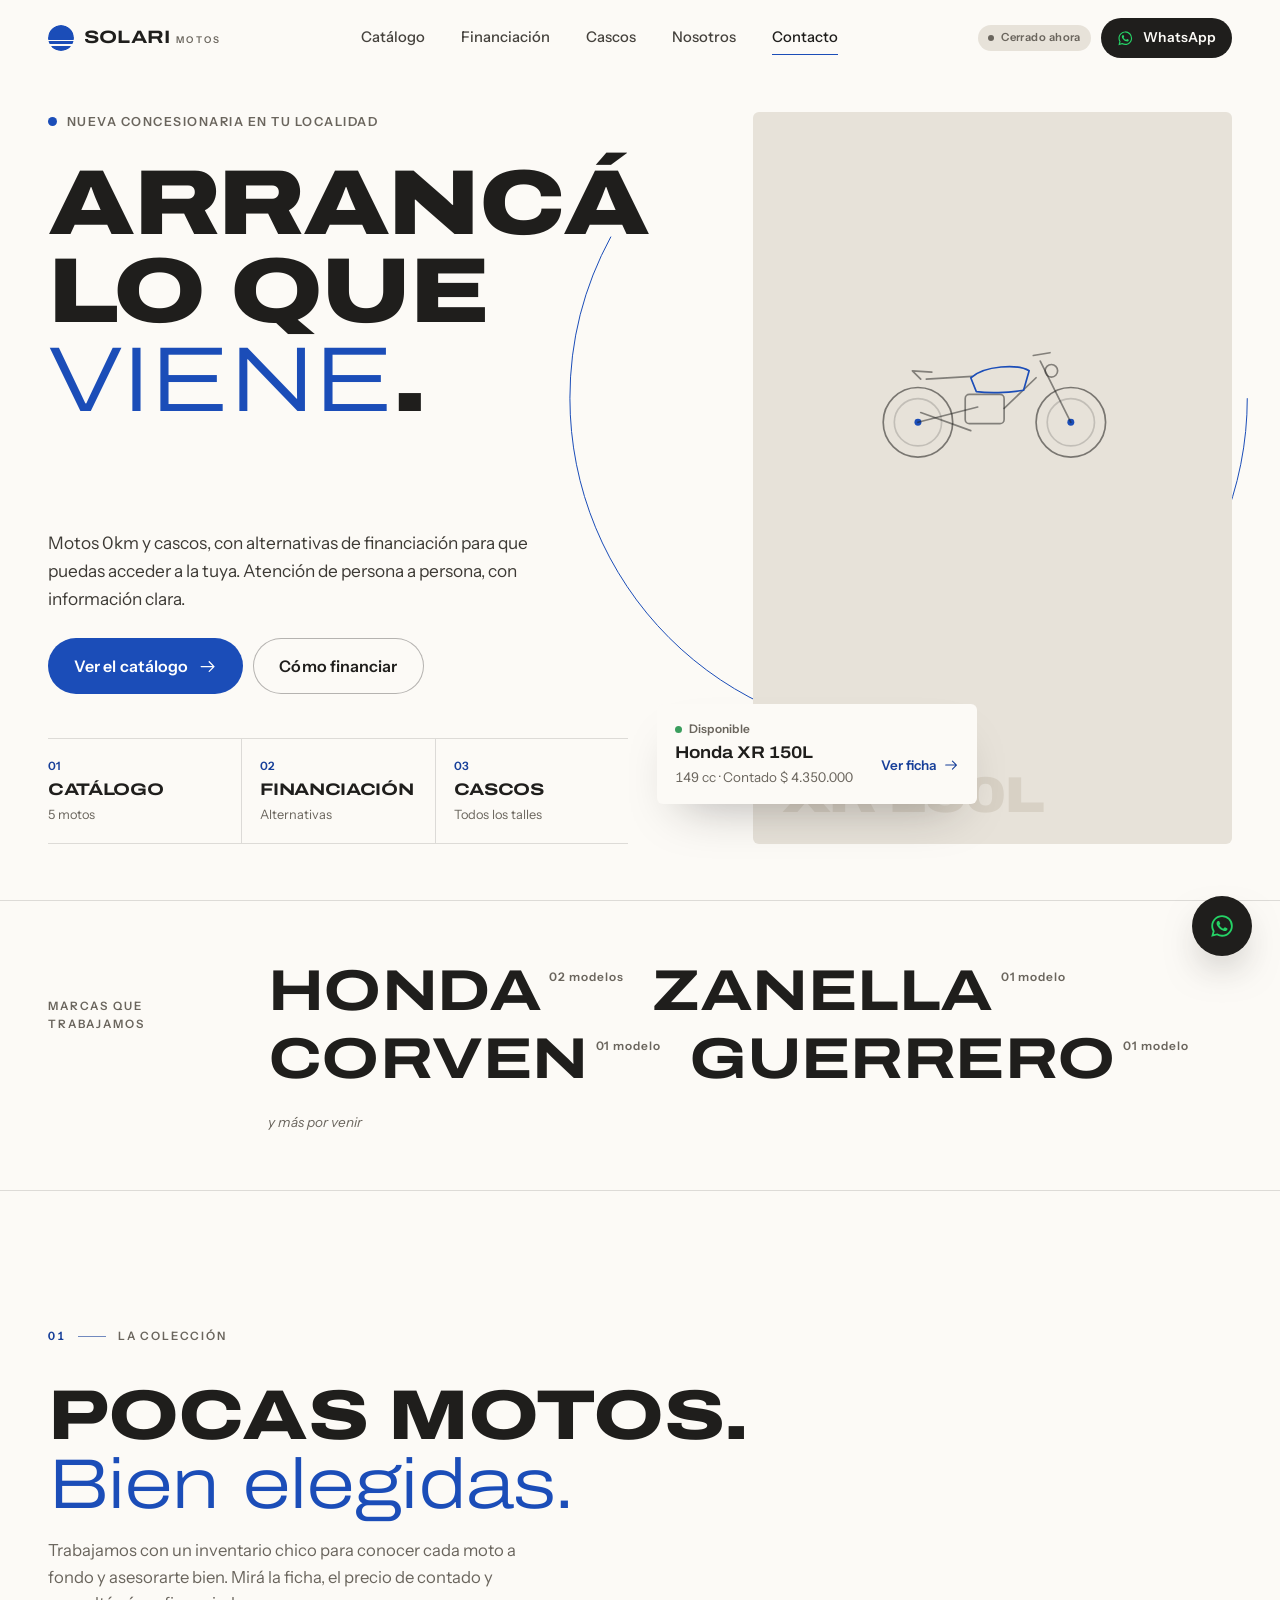
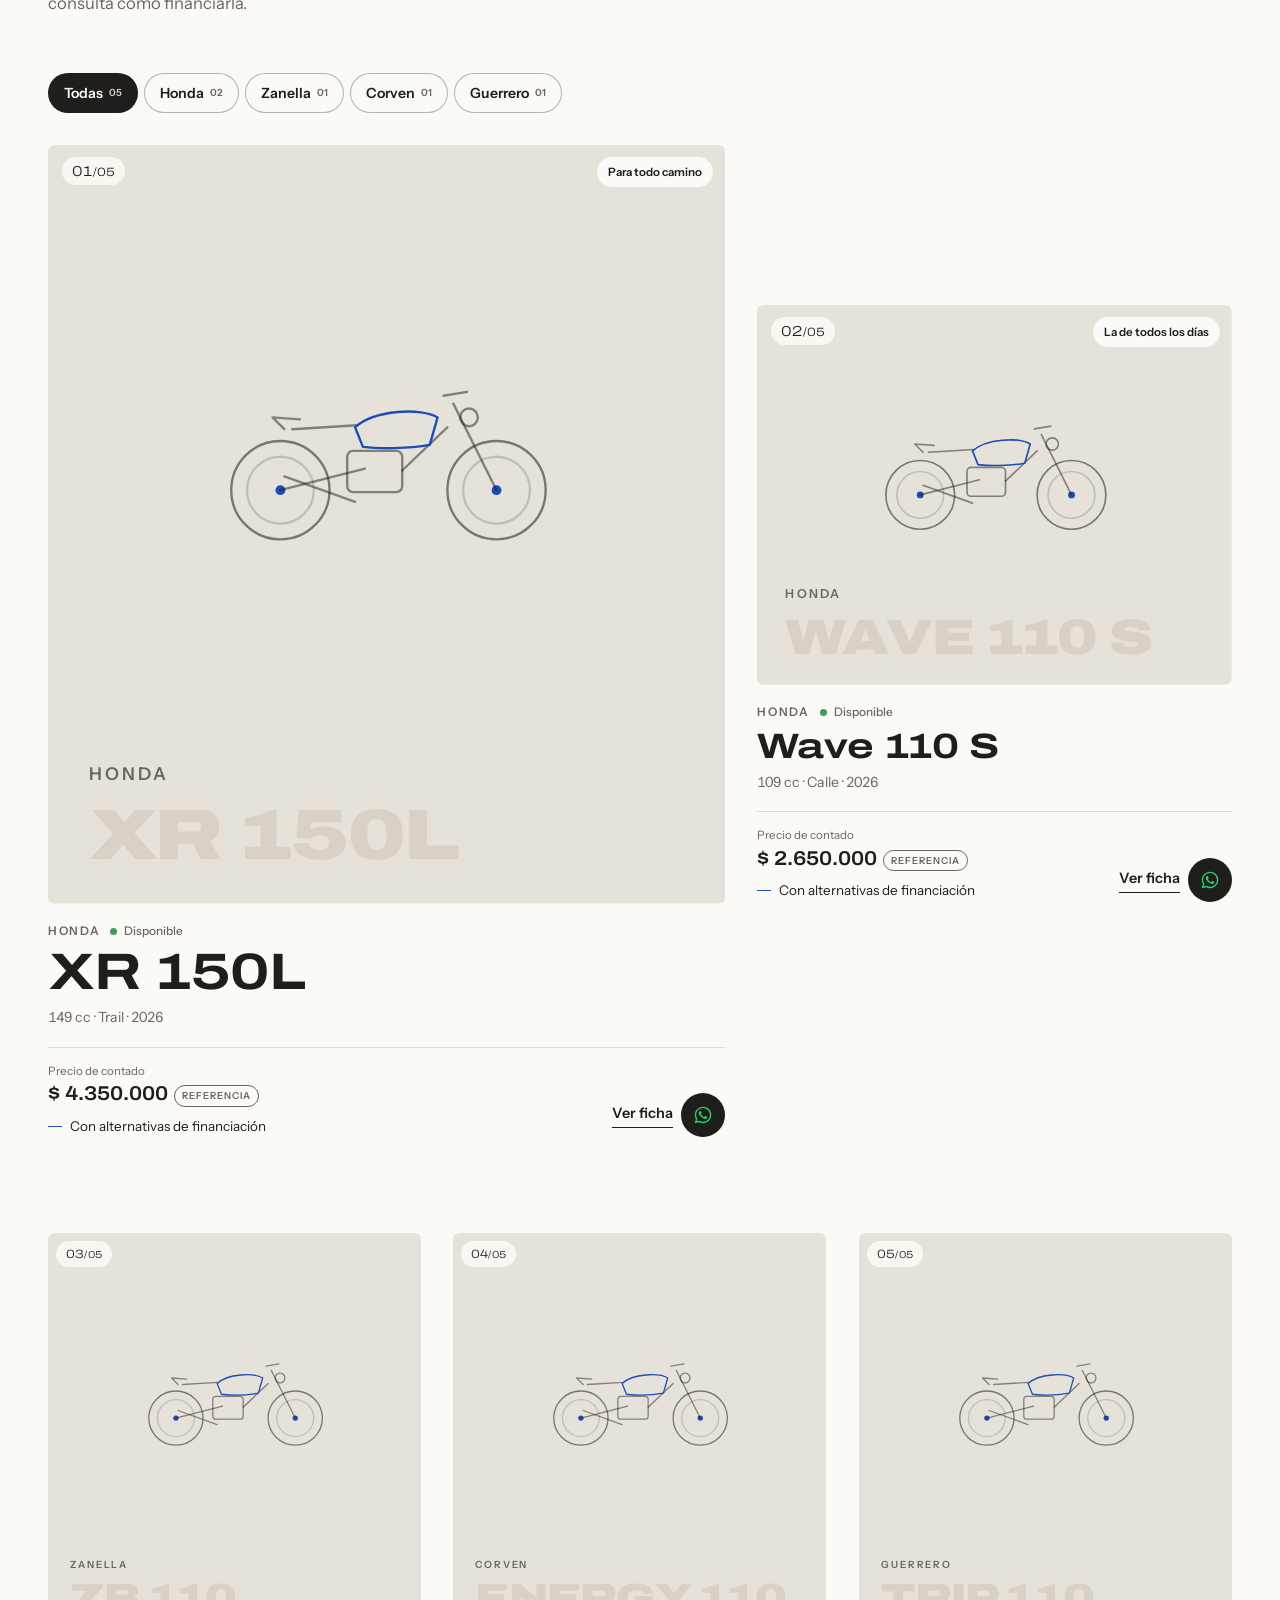
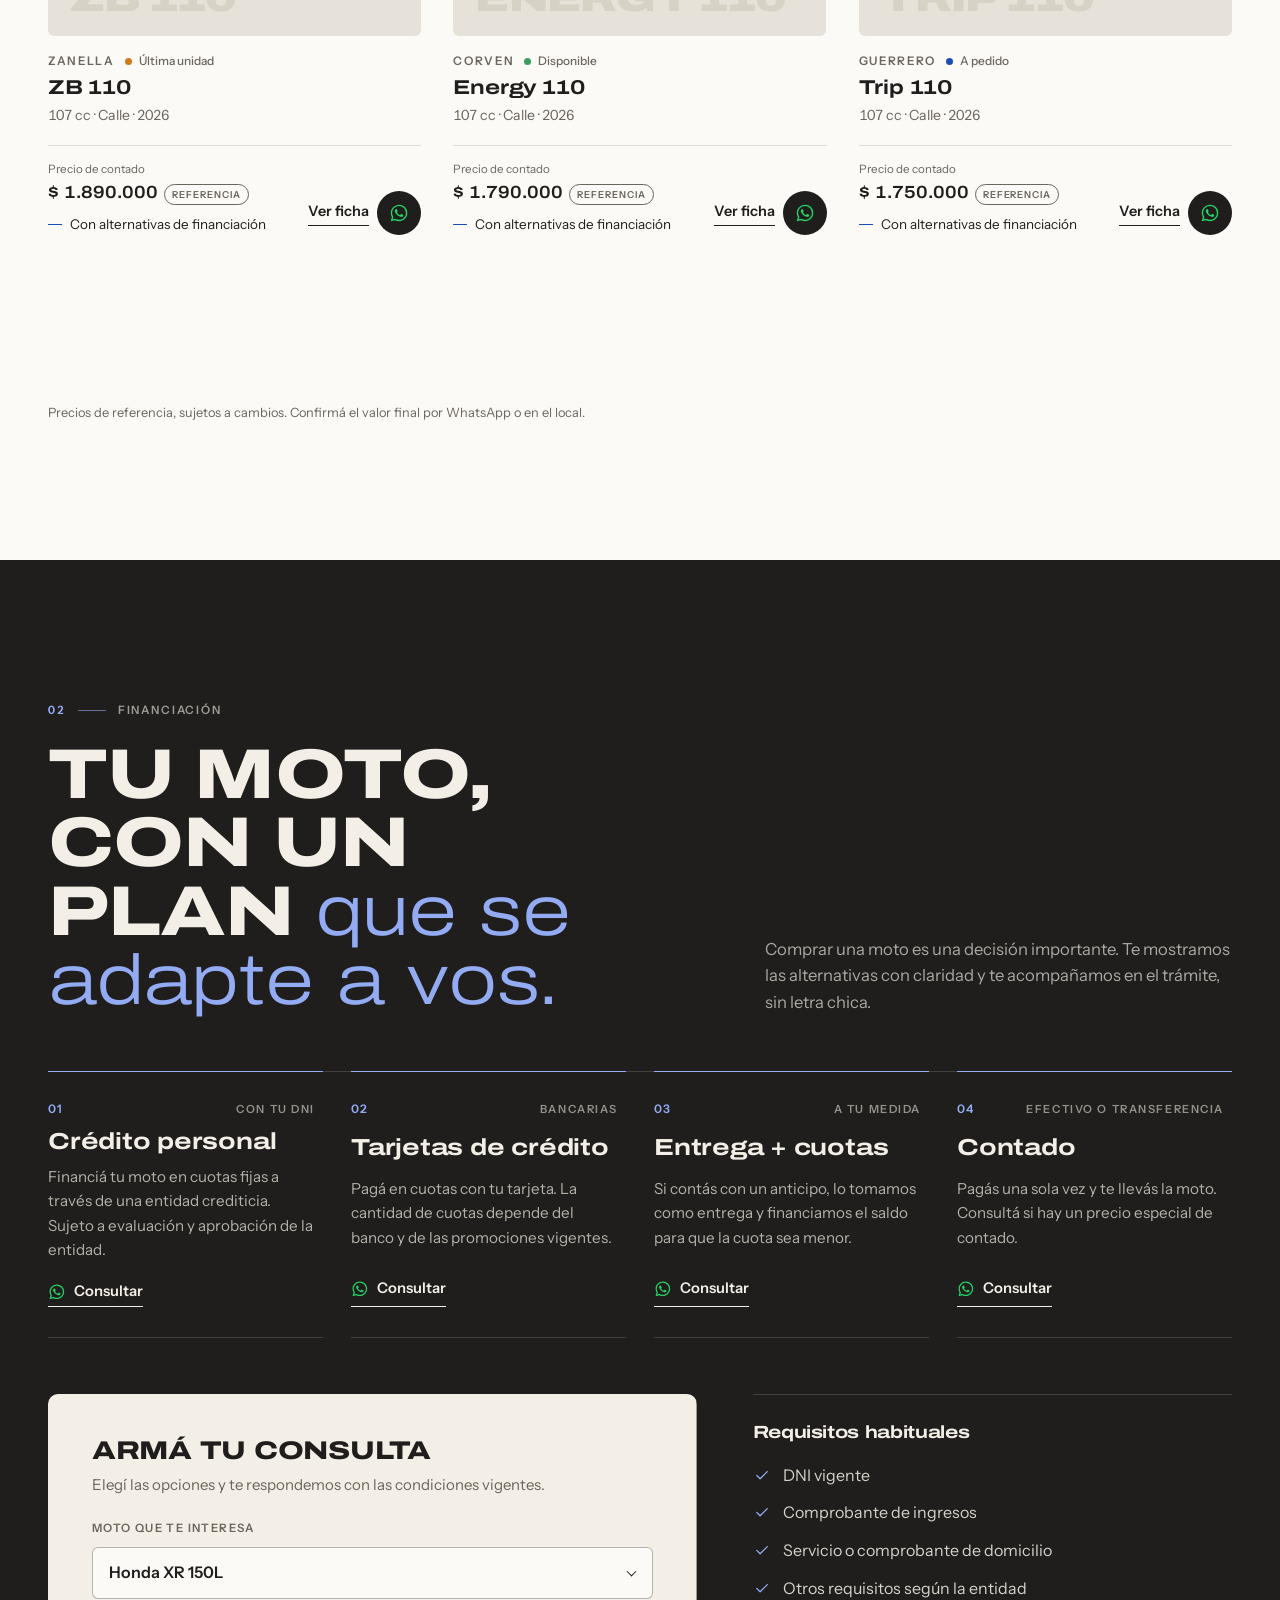
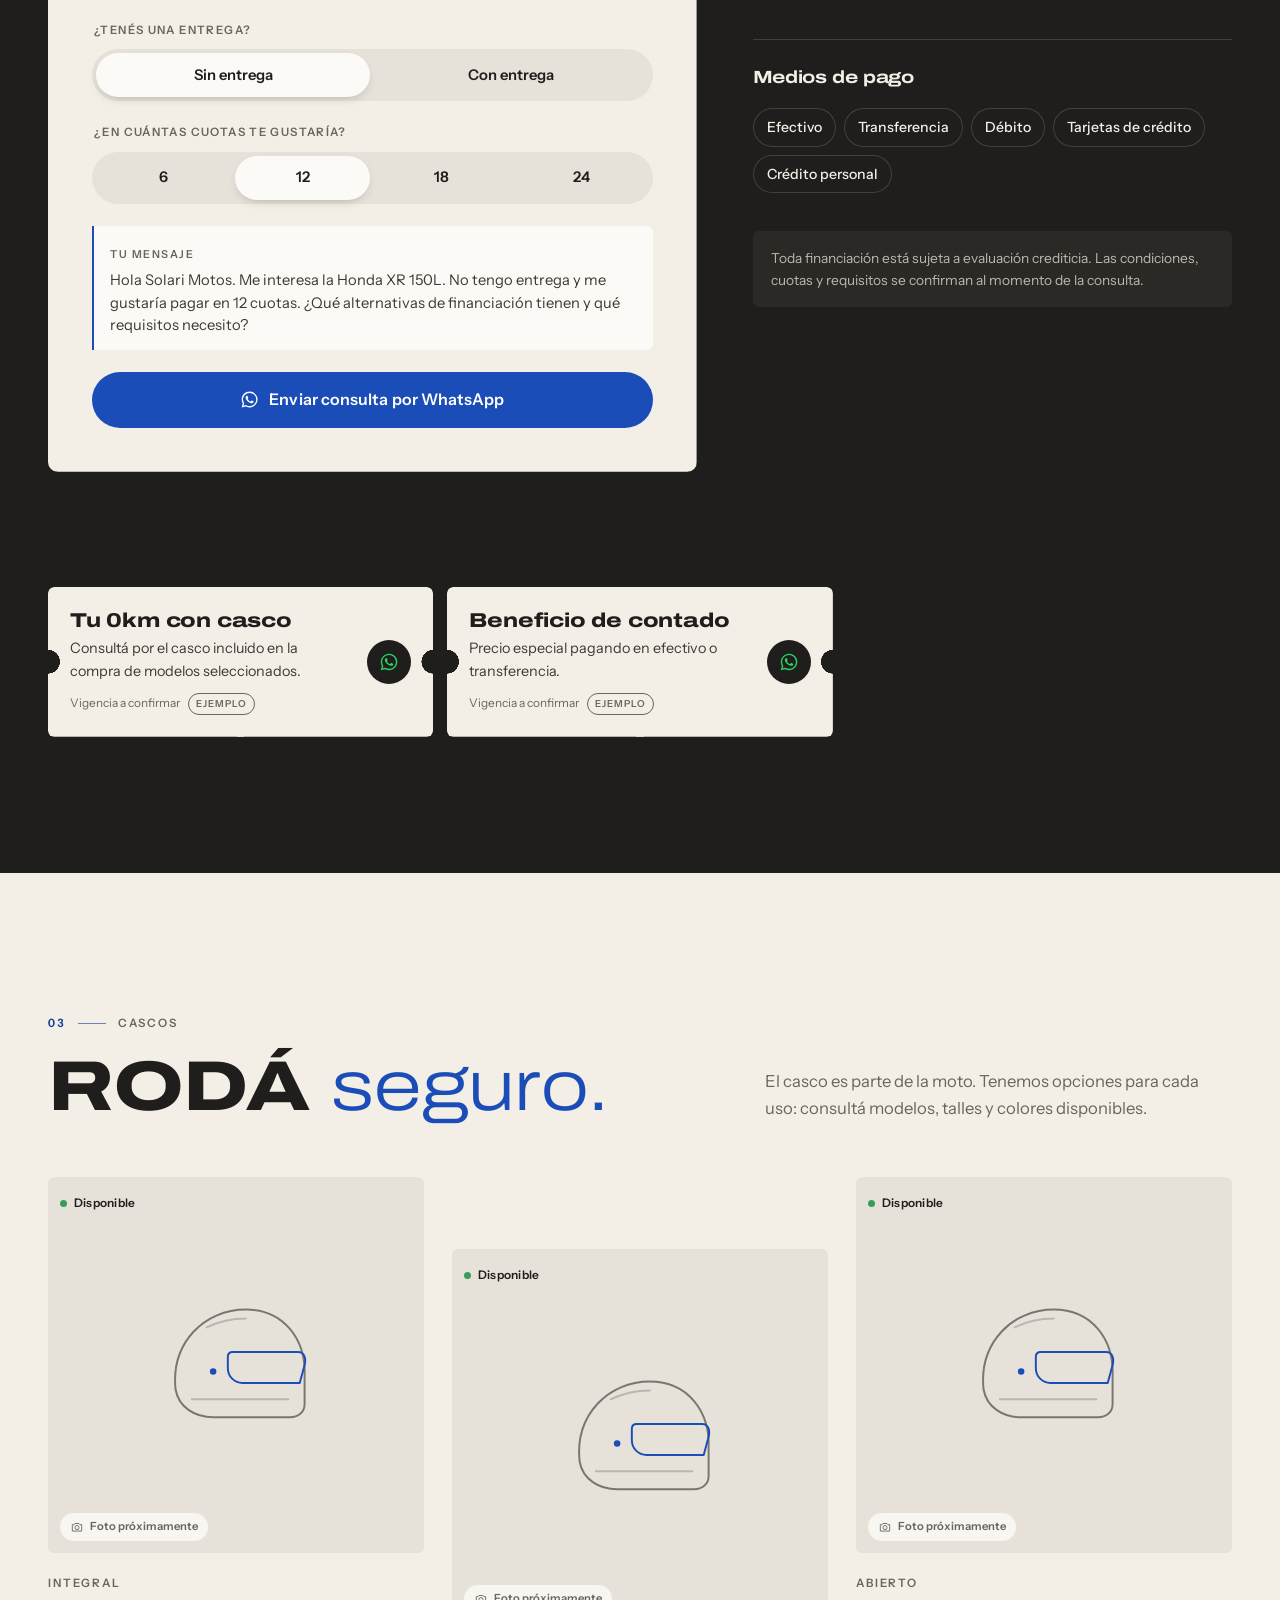
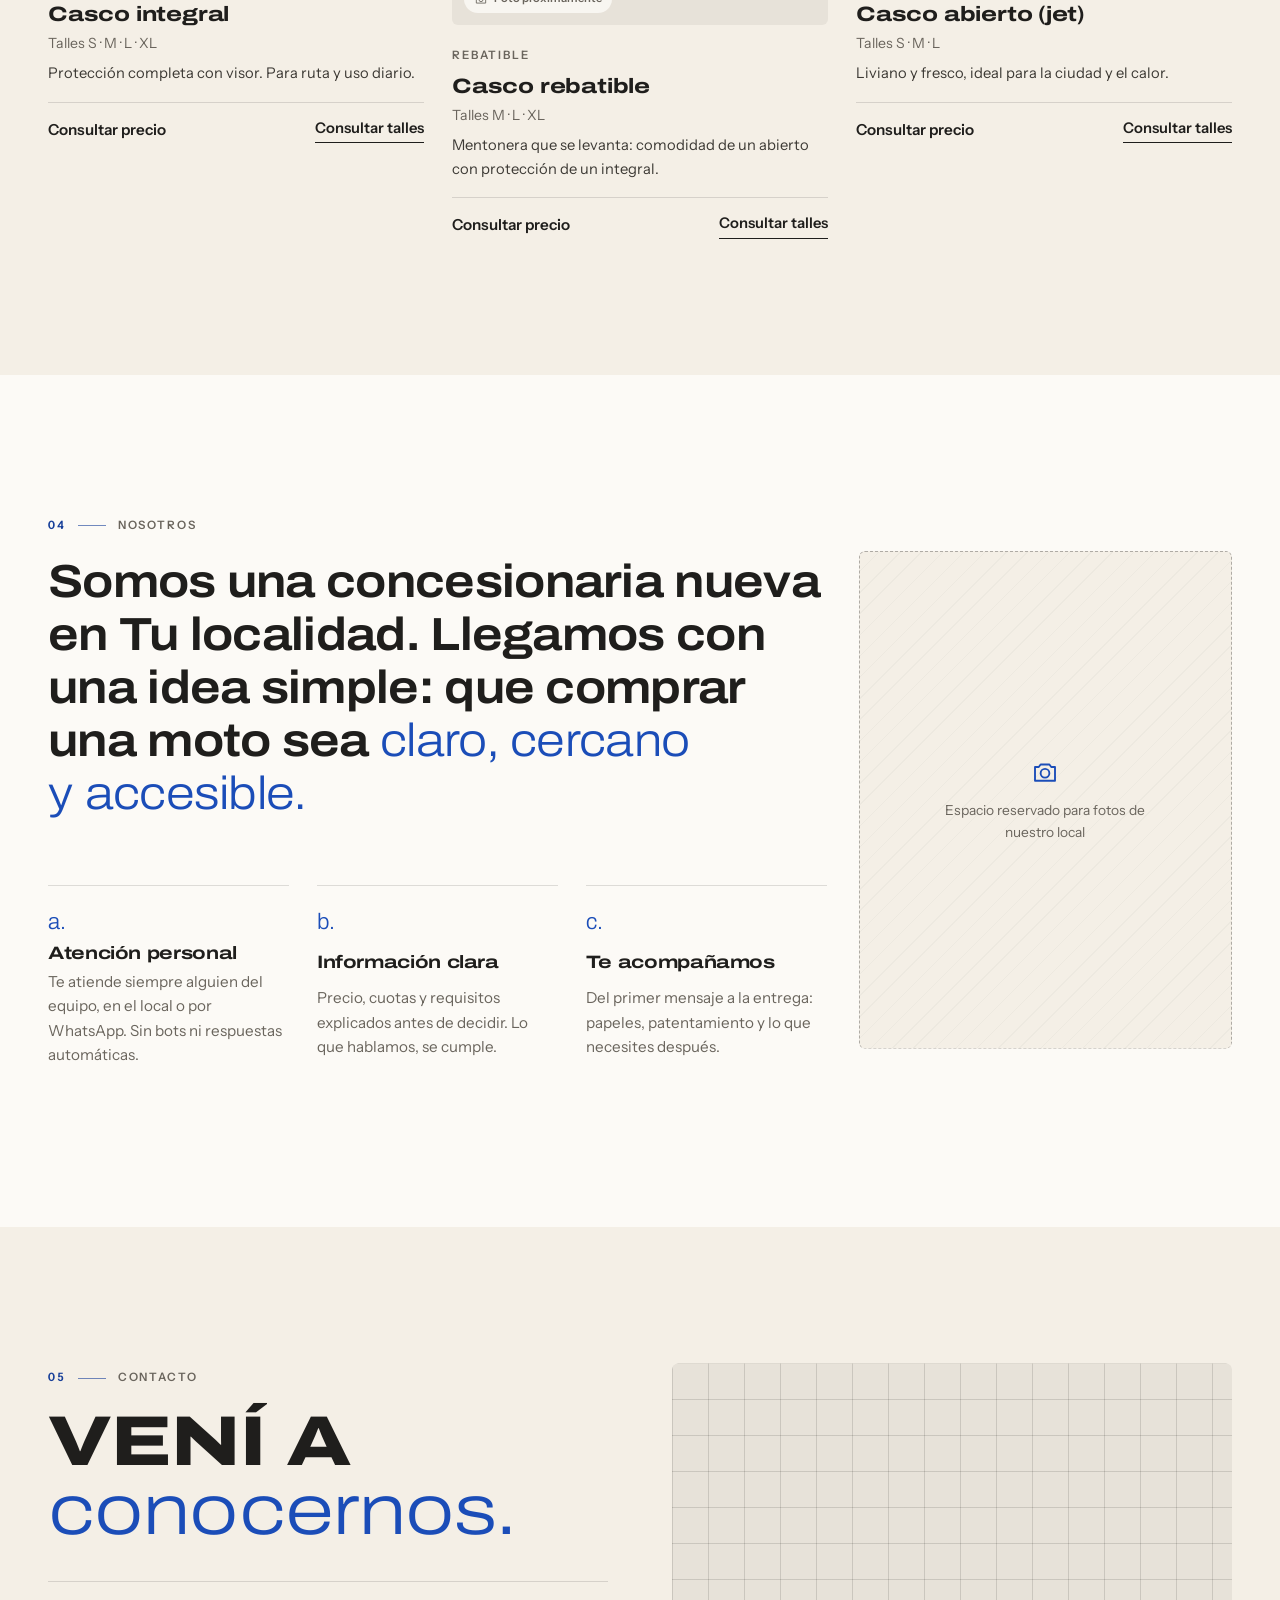
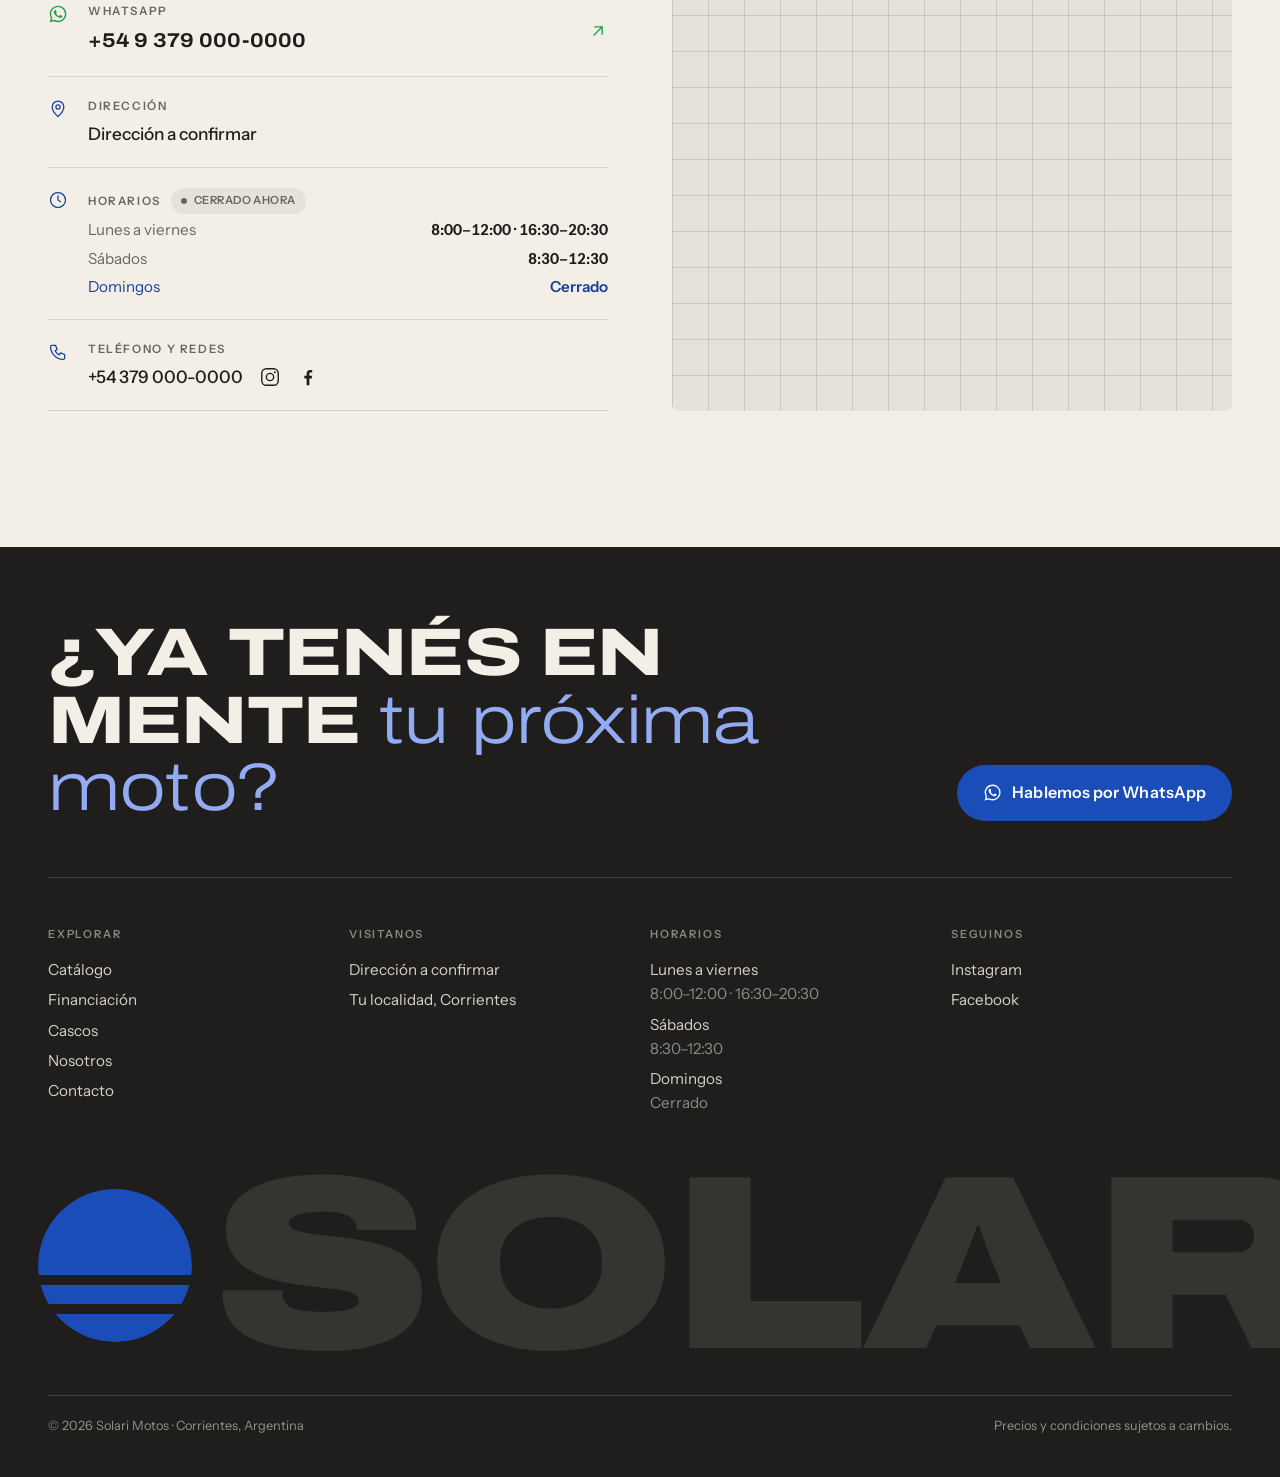
==== commit 385bc51e: "Etapa 2: catálogo con filtros y fichas de moto; azul Francia y Archivo expandida - catalogo.html: fi" ====
--- a/index.html
+++ b/index.html
@@ -19,7 +19,7 @@
   <link rel="preconnect" href="https://fonts.googleapis.com">
   <link rel="preconnect" href="https://fonts.gstatic.com" crossorigin>
   <link rel="preconnect" href="https://images.unsplash.com" crossorigin>
-  <link href="https://fonts.googleapis.com/css2?family=Bricolage+Grotesque:opsz,wdth,wght@12..96,75..100,300..800&family=Instrument+Sans:wdth,wght@85..100,400..700&display=swap" rel="stylesheet">
+  <link href="https://fonts.googleapis.com/css2?family=Archivo:wdth,wght@100..125,300..900&family=Instrument+Sans:wdth,wght@85..100,400..700&display=swap" rel="stylesheet">
 
   <link rel="stylesheet" href="css/styles.css">
   <link rel="stylesheet" href="css/animations.css">
@@ -38,79 +38,8 @@
   }
   </script>
 </head>
-<body>
-  <!-- Íconos -->
-  <svg width="0" height="0" style="position:absolute" aria-hidden="true" focusable="false">
-    <symbol id="i-wa" viewBox="0 0 24 24"><path fill="currentColor" d="M12.04 2C6.58 2 2.13 6.45 2.13 11.91c0 1.75.46 3.45 1.32 4.95L2.05 22l5.25-1.38a9.9 9.9 0 0 0 4.74 1.21h.01c5.46 0 9.91-4.45 9.91-9.91A9.85 9.85 0 0 0 12.04 2Zm0 18.15h-.01a8.2 8.2 0 0 1-4.19-1.15l-.3-.18-3.12.82.83-3.04-.2-.31a8.2 8.2 0 0 1-1.26-4.38c0-4.54 3.7-8.24 8.25-8.24a8.2 8.2 0 0 1 8.24 8.25c0 4.54-3.7 8.23-8.24 8.23Zm4.52-6.16c-.25-.12-1.47-.72-1.69-.81-.23-.08-.39-.12-.56.13-.17.24-.64.8-.78.97-.14.17-.29.18-.54.06-.25-.12-1.05-.39-1.99-1.23-.74-.66-1.23-1.47-1.38-1.72-.14-.25-.02-.38.11-.5.11-.11.25-.29.37-.43.13-.15.17-.25.25-.42.08-.17.04-.31-.02-.43-.06-.12-.56-1.34-.76-1.84-.2-.48-.41-.42-.56-.43h-.48a.92.92 0 0 0-.66.31c-.23.25-.87.85-.87 2.07 0 1.22.89 2.4 1.01 2.56.12.17 1.75 2.67 4.24 3.74.59.26 1.05.41 1.41.52.59.19 1.13.16 1.56.1.48-.07 1.47-.6 1.67-1.18.21-.58.21-1.07.14-1.18-.06-.1-.22-.16-.47-.28Z"/></symbol>
-    <symbol id="i-arrow" viewBox="0 0 24 24"><path fill="none" stroke="currentColor" stroke-width="1.6" stroke-linecap="round" stroke-linejoin="round" d="M4 12h16M14 6l6 6-6 6"/></symbol>
-    <symbol id="i-arrow-ur" viewBox="0 0 24 24"><path fill="none" stroke="currentColor" stroke-width="1.6" stroke-linecap="round" stroke-linejoin="round" d="M7 17 17 7M8 7h9v9"/></symbol>
-    <symbol id="i-pin" viewBox="0 0 24 24"><path fill="none" stroke="currentColor" stroke-width="1.5" d="M12 21s-7-6.1-7-11.5A7 7 0 0 1 19 9.5C19 14.9 12 21 12 21Z"/><circle cx="12" cy="9.5" r="2.5" fill="none" stroke="currentColor" stroke-width="1.5"/></symbol>
-    <symbol id="i-clock" viewBox="0 0 24 24"><circle cx="12" cy="12" r="9" fill="none" stroke="currentColor" stroke-width="1.5"/><path fill="none" stroke="currentColor" stroke-width="1.5" stroke-linecap="round" d="M12 7v5l3 2"/></symbol>
-    <symbol id="i-phone" viewBox="0 0 24 24"><path fill="none" stroke="currentColor" stroke-width="1.5" stroke-linejoin="round" d="M5 4h4l2 5-2.5 1.5a11 11 0 0 0 5 5L15 13l5 2v4a2 2 0 0 1-2 2A16 16 0 0 1 3 6a2 2 0 0 1 2-2Z"/></symbol>
-    <symbol id="i-check" viewBox="0 0 24 24"><path fill="none" stroke="currentColor" stroke-width="1.8" stroke-linecap="round" stroke-linejoin="round" d="m5 12.5 4.5 4.5L19 7.5"/></symbol>
-    <symbol id="i-ig" viewBox="0 0 24 24"><rect x="3" y="3" width="18" height="18" rx="5" fill="none" stroke="currentColor" stroke-width="1.5"/><circle cx="12" cy="12" r="4" fill="none" stroke="currentColor" stroke-width="1.5"/><circle cx="17.3" cy="6.7" r="1.1" fill="currentColor"/></symbol>
-    <symbol id="i-fb" viewBox="0 0 24 24"><path fill="currentColor" d="M13.5 21v-7.5h2.6l.4-3h-3V8.6c0-.87.25-1.46 1.5-1.46h1.6V4.46A21 21 0 0 0 14.3 4.3c-2.3 0-3.8 1.4-3.8 3.96v2.24H8v3h2.5V21h3Z"/></symbol>
-    <symbol id="i-close" viewBox="0 0 24 24"><path fill="none" stroke="currentColor" stroke-width="1.6" stroke-linecap="round" d="M6 6l12 12M18 6 6 18"/></symbol>
-    <symbol id="i-prev" viewBox="0 0 24 24"><path fill="none" stroke="currentColor" stroke-width="1.6" stroke-linecap="round" stroke-linejoin="round" d="M15 5l-7 7 7 7"/></symbol>
-    <symbol id="i-next" viewBox="0 0 24 24"><path fill="none" stroke="currentColor" stroke-width="1.6" stroke-linecap="round" stroke-linejoin="round" d="M9 5l7 7-7 7"/></symbol>
-    <symbol id="i-camera" viewBox="0 0 24 24"><path fill="none" stroke="currentColor" stroke-width="1.5" stroke-linejoin="round" d="M4 8h3l1.5-2h7L17 8h3v11H4z"/><circle cx="12" cy="13" r="3.5" fill="none" stroke="currentColor" stroke-width="1.5"/></symbol>
-  </svg>
-
-  <a class="skip-link" href="#main">Saltar al contenido</a>
-
-  <!-- ============ ENCABEZADO ============ -->
-  <header class="site-header" data-header>
-    <div class="container header__inner">
-      <a class="brand" href="#inicio" aria-label="Solari Motos, ir al inicio">
-        <span class="brand__mark" aria-hidden="true"></span>
-        <span class="brand__word">Solari<small>Motos</small></span>
-      </a>
-
-      <nav class="nav" aria-label="Navegación principal">
-        <ul class="nav__list">
-          <li><a class="nav__link" href="#coleccion">Colección</a></li>
-          <li><a class="nav__link" href="#financiacion">Financiación</a></li>
-          <li><a class="nav__link" href="#cascos">Cascos</a></li>
-          <li><a class="nav__link" href="#nosotros">Nosotros</a></li>
-          <li><a class="nav__link" href="#contacto">Contacto</a></li>
-        </ul>
-      </nav>
-
-      <div class="header__end">
-        <span class="open-chip" data-open-status hidden></span>
-        <a class="btn btn--dark btn--sm header__wa" href="#" data-wa target="_blank" rel="noopener">
-          <svg class="icon icon--wa" aria-hidden="true"><use href="#i-wa"/></svg>
-          <span>WhatsApp</span>
-        </a>
-        <button class="menu-toggle" type="button" aria-expanded="false" aria-controls="menu" data-menu-toggle>
-          <span class="menu-toggle__label" data-menu-label>Menú</span>
-          <span class="menu-toggle__icon" aria-hidden="true"><span></span><span></span></span>
-        </button>
-      </div>
-    </div>
-  </header>
-
-  <!-- ============ MENÚ MÓVIL ============ -->
-  <div class="menu" id="menu" data-menu aria-hidden="true">
-    <div class="menu__inner container">
-      <nav aria-label="Navegación móvil">
-        <ol class="menu__list">
-          <li><a href="#coleccion"><span class="menu__n">01</span><span class="menu__t">Colección</span></a></li>
-          <li><a href="#financiacion"><span class="menu__n">02</span><span class="menu__t">Financiación</span></a></li>
-          <li><a href="#cascos"><span class="menu__n">03</span><span class="menu__t">Cascos</span></a></li>
-          <li><a href="#nosotros"><span class="menu__n">04</span><span class="menu__t">Nosotros</span></a></li>
-          <li><a href="#contacto"><span class="menu__n">05</span><span class="menu__t">Contacto</span></a></li>
-        </ol>
-      </nav>
-      <div class="menu__foot">
-        <a class="btn btn--dark btn--block" href="#" data-wa target="_blank" rel="noopener">
-          <svg class="icon icon--wa" aria-hidden="true"><use href="#i-wa"/></svg>
-          <span>Escribinos por WhatsApp</span>
-        </a>
-        <p class="menu__meta"><span data-place></span><br><span data-today-hours></span></p>
-      </div>
-    </div>
-  </div>
+<body data-page="home">
+  <div data-slot="header"></div>
 
   <main id="main">
 
@@ -130,16 +59,14 @@
         </h1>
 
         <figure class="hero__figure" data-hero-figure>
-          <div class="hero__photo">
-            <img data-hero-img src="" alt="" width="1200" height="1500" fetchpriority="high" decoding="async">
-          </div>
+          <div class="hero__photo" data-hero-photo></div>
           <figcaption class="hero__tag" data-in style="--d:6">
             <span class="status" data-hero-status></span>
             <strong class="hero__tag-name" data-hero-name></strong>
             <span class="hero__tag-meta" data-hero-meta></span>
-            <button class="hero__tag-link" type="button" data-hero-open>
+            <a class="hero__tag-link" href="catalogo.html" data-hero-link>
               Ver ficha <svg class="icon" aria-hidden="true"><use href="#i-arrow"/></svg>
-            </button>
+            </a>
           </figcaption>
         </figure>
 
@@ -153,8 +80,8 @@
             acceder a la tuya. Atención de persona a persona, con información clara.
           </p>
           <div class="hero__actions" data-in style="--d:5">
-            <a class="btn btn--accent btn--lg" href="#coleccion" data-magnetic>
-              <span>Ver la colección</span>
+            <a class="btn btn--accent btn--lg" href="catalogo.html" data-magnetic>
+              <span>Ver el catálogo</span>
               <svg class="icon" aria-hidden="true"><use href="#i-arrow"/></svg>
             </a>
             <a class="btn btn--line btn--lg" href="#financiacion" data-magnetic>
@@ -164,7 +91,7 @@
         </div>
 
         <ol class="hero__index" data-in style="--d:7" aria-label="Accesos rápidos">
-          <li><a href="#coleccion"><span class="n">01</span><span class="t">Colección</span><span class="m" data-count-motos></span></a></li>
+          <li><a href="catalogo.html"><span class="n">01</span><span class="t">Catálogo</span><span class="m" data-count-motos></span></a></li>
           <li><a href="#financiacion"><span class="n">02</span><span class="t">Financiación</span><span class="m">Alternativas</span></a></li>
           <li><a href="#cascos"><span class="n">03</span><span class="t">Cascos</span><span class="m">Todos los talles</span></a></li>
         </ol>
@@ -197,6 +124,13 @@
         <div class="chips-filter" role="group" aria-label="Filtrar por marca" data-filter data-reveal></div>
 
         <div class="collection__grid" data-collection aria-live="polite"></div>
+
+        <div class="collection__more" data-reveal>
+          <a class="btn btn--dark btn--lg" href="catalogo.html" data-magnetic>
+            <span>Ver catálogo completo</span>
+            <svg class="icon" aria-hidden="true"><use href="#i-arrow"/></svg>
+          </a>
+        </div>
 
         <p class="collection__note" data-demo-note hidden>
           Precios de referencia, sujetos a cambios. Confirmá el valor final por WhatsApp o en el local.
@@ -385,83 +319,10 @@
     </section>
   </main>
 
-  <!-- ============ PIE ============ -->
-  <footer class="footer">
-    <div class="container">
-      <div class="footer__cta">
-        <p class="footer__ask" data-split>¿Ya tenés en mente <em>tu próxima moto?</em></p>
-        <a class="btn btn--accent btn--lg" href="#" data-wa target="_blank" rel="noopener" data-magnetic>
-          <svg class="icon" aria-hidden="true"><use href="#i-wa"/></svg>
-          <span>Hablemos por WhatsApp</span>
-        </a>
-      </div>
-
-      <div class="footer__cols">
-        <div>
-          <h3 class="footer__h">Explorar</h3>
-          <ul>
-            <li><a href="#coleccion">Colección</a></li>
-            <li><a href="#financiacion">Financiación</a></li>
-            <li><a href="#cascos">Cascos</a></li>
-            <li><a href="#nosotros">Nosotros</a></li>
-          </ul>
-        </div>
-        <div>
-          <h3 class="footer__h">Visitanos</h3>
-          <ul>
-            <li data-address></li>
-            <li data-place></li>
-          </ul>
-        </div>
-        <div>
-          <h3 class="footer__h">Horarios</h3>
-          <ul data-footer-hours></ul>
-        </div>
-        <div>
-          <h3 class="footer__h">Seguinos</h3>
-          <ul>
-            <li><a href="#" data-social="instagram" target="_blank" rel="noopener">Instagram</a></li>
-            <li><a href="#" data-social="facebook" target="_blank" rel="noopener">Facebook</a></li>
-          </ul>
-        </div>
-      </div>
-
-      <div class="footer__word" aria-hidden="true">
-        <span class="footer__sun"></span>Solari
-      </div>
-
-      <div class="footer__legal">
-        <p>© <span data-year></span> Solari Motos · <span data-province></span>, Argentina</p>
-        <p>Precios y condiciones sujetos a cambios. Imágenes de referencia.</p>
-      </div>
-    </div>
-  </footer>
-
-  <!-- Accesos fijos: barra en celular, botón en escritorio -->
-  <nav class="dock" aria-label="Accesos rápidos" data-dock>
-    <a class="dock__fin" href="#financiacion">Financiación</a>
-    <a class="dock__wa" href="#" data-wa target="_blank" rel="noopener">
-      <svg class="icon icon--wa" aria-hidden="true"><use href="#i-wa"/></svg>
-      <span>WhatsApp</span>
-    </a>
-  </nav>
-
-  <!-- ============ FICHA DE MOTO ============ -->
-  <dialog class="sheet" data-sheet aria-labelledby="sheet-title">
-    <div class="sheet__panel">
-      <div class="sheet__bar">
-        <span class="sheet__count" data-sheet-count></span>
-        <div class="sheet__nav">
-          <button type="button" class="icon-btn" data-sheet-prev aria-label="Moto anterior"><svg class="icon" aria-hidden="true"><use href="#i-prev"/></svg></button>
-          <button type="button" class="icon-btn" data-sheet-next aria-label="Moto siguiente"><svg class="icon" aria-hidden="true"><use href="#i-next"/></svg></button>
-          <button type="button" class="icon-btn icon-btn--dark" data-sheet-close aria-label="Cerrar ficha"><svg class="icon" aria-hidden="true"><use href="#i-close"/></svg></button>
-        </div>
-      </div>
-      <div class="sheet__content" data-sheet-content></div>
-    </div>
-  </dialog>
+  <div data-slot="footer"></div>
 
   <script src="js/data.js" defer></script>
+  <script src="js/common.js" defer></script>
   <script src="js/main.js" defer></script>
 </body>
 </html>
--- a/css/styles.css
+++ b/css/styles.css
@@ -1,8 +1,8 @@
 /* ==========================================================================
    SOLARI MOTOS — Estilos base (mobile-first)
    Identidad: editorial premium + boutique urbana.
-   Paleta: blanco cálido · marfil · piedra · grafito · acento arcilla.
-   Tipografías: Bricolage Grotesque (display) · Instrument Sans (texto).
+   Paleta: blanco cálido · marfil · piedra · grafito · azul Francia.
+   Tipografías: Archivo expandida (titulares) · Instrument Sans (texto).
    ========================================================================== */
 
 /* ---------- 1. Tokens ---------- */
@@ -15,9 +15,10 @@
   --graphite-2: #2a2926;
   --graphite-3: #363431;
 
-  --accent: #d24a1e;        /* arcilla: grandes superficies y titulares */
-  --accent-ink: #a8360f;    /* arcilla oscura: texto chico sobre claro (AA) */
-  --accent-soft: #f07a4c;   /* arcilla clara: sobre grafito */
+  --accent: #1b4db8;        /* azul Francia: superficies, titulares y texto (AA) */
+  --accent-ink: #173f99;    /* azul profundo: texto chico sobre claro */
+  --accent-soft: #93abf2;   /* azul claro: sobre grafito */
+  --accent-wash: rgba(27, 77, 184, .08);
   --wa: #25d366;
 
   --text: #1f1e1c;
@@ -26,7 +27,12 @@
   --line-strong: rgba(31, 30, 28, .32);
   --line-inv: rgba(244, 239, 230, .16);
 
-  --f-display: 'Bricolage Grotesque', 'Arial Narrow', system-ui, sans-serif;
+  /* Titulares: Archivo en ancho expandido. Si se adquiere la licencia de
+     Brekid (Erifqi Zefont), agregar su @font-face (ver README) y ponerla
+     primera en esta lista. */
+  --f-display: 'Archivo', 'Arial Black', system-ui, sans-serif;
+  --wide: 125%;
+  --semi: 112%;
   --f-sans: 'Instrument Sans', system-ui, -apple-system, 'Segoe UI', sans-serif;
 
   --container: 1360px;
@@ -63,6 +69,7 @@
   overflow-x: clip;
 }
 img, svg { display: block; max-width: 100%; }
+[hidden] { display: none !important; }
 img { height: auto; }
 h1, h2, h3, p, ul, ol, dl, dd, figure { margin: 0; }
 ul, ol { padding: 0; list-style: none; }
@@ -98,12 +105,12 @@
 
 .title {
   font-family: var(--f-display);
-  font-weight: 700;
-  font-stretch: 75%;
-  font-variation-settings: 'opsz' 96;
-  font-size: clamp(2.7rem, 11vw, 6.4rem);
-  line-height: .94;
-  letter-spacing: -.015em;
+  font-weight: 800;
+  font-stretch: var(--wide);
+  font-size: clamp(2rem, 8.4vw, 4.4rem);
+  line-height: .98;
+  letter-spacing: -.012em;
+  text-transform: uppercase;
   margin-top: 18px;
   text-wrap: balance;
 }
@@ -111,6 +118,7 @@
   font-style: normal;
   font-weight: 300;
   color: var(--accent);
+  text-transform: none;
 }
 
 .head { display: grid; gap: 18px; margin-bottom: 40px; }
@@ -140,8 +148,8 @@
   background: var(--st, #3a9d5d);
 }
 .status--disponible { --st: #3a9d5d; }
-.status--ultima { --st: var(--accent); }
-.status--pedido { --st: #c08a1e; }
+.status--ultima { --st: #d07a1e; }
+.status--pedido { --st: var(--accent); }
 .status--reservada { --st: #8a857c; }
 
 /* ---------- 4. Botones ---------- */
@@ -225,8 +233,8 @@
 .brand:hover .brand__mark { transform: translateY(-3px) rotate(-12deg); }
 .brand__word {
   display: inline-flex; align-items: baseline; gap: 6px;
-  font-family: var(--f-display); font-weight: 700; font-stretch: 75%;
-  font-size: 1.55rem; line-height: 1; letter-spacing: -.02em;
+  font-family: var(--f-display); font-weight: 700; font-stretch: var(--wide);
+  font-size: 1.12rem; line-height: 1; letter-spacing: .01em; text-transform: uppercase;
 }
 .brand__word small {
   font-family: var(--f-sans); font-weight: 600;
@@ -291,8 +299,8 @@
 .menu.is-open .menu__list a { transform: none; transition-delay: calc(.22s + var(--i, 0) * 60ms); }
 .menu__n { font-size: .72rem; font-weight: 600; color: var(--accent-ink); letter-spacing: .1em; }
 .menu__t {
-  font-family: var(--f-display); font-weight: 700; font-stretch: 75%;
-  font-size: clamp(2.6rem, 13vw, 4rem); line-height: 1; letter-spacing: -.012em;
+  font-family: var(--f-display); font-weight: 700; font-stretch: var(--wide);
+  font-size: clamp(1.7rem, 8.6vw, 2.8rem); line-height: 1.05; letter-spacing: -.01em; text-transform: uppercase;
 }
 .menu__list a:active .menu__t, .menu__list a:hover .menu__t { color: var(--accent); }
 .menu__foot { display: grid; gap: 16px; opacity: 0; transform: translateY(16px); transition: opacity .5s, transform .6s var(--ease); }
@@ -315,15 +323,15 @@
   position: relative; z-index: 2;
   margin-top: 14px;
   font-family: var(--f-display);
-  font-weight: 700; font-stretch: 75%;
-  font-variation-settings: 'opsz' 96;
-  font-size: clamp(4.2rem, 22vw, 13rem);
-  line-height: .86;
-  letter-spacing: -.018em;
+  font-weight: 850; font-stretch: var(--wide);
+  font-size: clamp(2.5rem, 13.4vw, 9rem);
+  line-height: .94;
+  letter-spacing: -.015em;
+  text-transform: uppercase;
 }
 .hero__title .ln { display: block; overflow: hidden; padding: .1em .04em .02em 0; margin: -.1em 0 -.02em; }
 .hero__title .ln__in { display: inline-block; }
-.hero__title em { font-weight: 300; letter-spacing: -.01em; }
+.hero__title em { font-weight: 300; letter-spacing: -.01em; text-transform: uppercase; }
 .hero__stop { color: var(--graphite); }
 
 .hero__figure { position: relative; z-index: 1; margin: 28px calc(var(--gutter) * -1) 0; }
@@ -348,7 +356,7 @@
   box-shadow: 0 24px 50px -24px rgba(31, 30, 28, .35);
 }
 .hero__tag .status { grid-column: 1 / -1; color: var(--muted); }
-.hero__tag-name { font-family: var(--f-display); font-weight: 650; font-stretch: 85%; font-size: 1.35rem; line-height: 1.1; letter-spacing: -.02em; }
+.hero__tag-name { font-family: var(--f-display); font-weight: 650; font-stretch: var(--semi); font-size: 1.06rem; line-height: 1.15; letter-spacing: 0; }
 .hero__tag-meta { grid-column: 1; font-size: .84rem; color: var(--muted); font-variant-numeric: tabular-nums; }
 .hero__tag-link {
   grid-column: 2; grid-row: 2 / 4; align-self: center;
@@ -381,7 +389,7 @@
   transition: padding .5s var(--ease), color .3s;
 }
 .hero__index .n { font-size: .72rem; font-weight: 600; color: var(--accent-ink); }
-.hero__index .t { font-family: var(--f-display); font-weight: 650; font-stretch: 80%; font-size: 1.5rem; line-height: 1; letter-spacing: -.02em; }
+.hero__index .t { font-family: var(--f-display); font-weight: 700; font-stretch: var(--wide); font-size: 1.05rem; text-transform: uppercase; line-height: 1; letter-spacing: -.02em; }
 .hero__index .m { font-size: .8rem; color: var(--muted); }
 .hero__side { display: none; }
 
@@ -399,8 +407,8 @@
   transition: opacity .4s, color .3s;
 }
 .brand-item__name {
-  font-family: var(--f-display); font-weight: 700; font-stretch: 75%;
-  font-size: clamp(2.2rem, 11vw, 5.2rem); line-height: 1; letter-spacing: -.015em;
+  font-family: var(--f-display); font-weight: 700; font-stretch: var(--wide);
+  font-size: clamp(1.5rem, 7.6vw, 3.6rem); line-height: 1.05; letter-spacing: -.01em; text-transform: uppercase;
   transition: transform .6s var(--ease), color .3s;
 }
 .brand-item__count { font-size: .74rem; font-weight: 600; color: var(--muted); letter-spacing: .08em; white-space: nowrap; }
@@ -450,10 +458,11 @@
 }
 .moto__num {
   position: absolute; left: 14px; top: 12px; z-index: 2;
-  font-family: var(--f-display); font-weight: 300; font-stretch: 75%;
-  font-size: 2.6rem; line-height: 1; letter-spacing: -.02em;
-  color: var(--white);
-  text-shadow: 0 2px 18px rgba(0, 0, 0, .25);
+  font-family: var(--f-display); font-weight: 300; font-stretch: var(--wide);
+  font-size: .9rem; line-height: 1; letter-spacing: .02em;
+  padding: 7px 10px; border-radius: 999px;
+  background: rgba(252, 250, 246, .9);
+  color: var(--graphite);
 }
 .moto__badge {
   position: absolute; right: 12px; top: 12px; z-index: 2;
@@ -474,11 +483,11 @@
 .moto__brand { display: flex; align-items: center; gap: 10px; font-size: .74rem; font-weight: 600; letter-spacing: .14em; text-transform: uppercase; color: var(--muted); }
 .moto__brand .status { text-transform: none; letter-spacing: 0; font-weight: 500; color: var(--muted); }
 .moto__model {
-  font-family: var(--f-display); font-weight: 700; font-stretch: 75%;
-  font-size: 2.4rem; line-height: .95; letter-spacing: -.012em;
+  font-family: var(--f-display); font-weight: 700; font-stretch: var(--wide);
+  font-size: 1.55rem; line-height: 1.05; letter-spacing: -.01em;
 }
 .moto__model button { text-align: left; }
-.moto--xl .moto__model { font-size: clamp(2.6rem, 12vw, 4.4rem); }
+.moto--xl .moto__model { font-size: clamp(1.8rem, 8.4vw, 2.8rem); }
 .moto__meta { font-size: .88rem; color: var(--muted); font-variant-numeric: tabular-nums; }
 .moto__row {
   margin-top: 12px; padding-top: 14px;
@@ -487,8 +496,8 @@
 }
 .moto__price small { display: block; font-size: .72rem; color: var(--muted); margin-bottom: 2px; }
 .moto__price strong {
-  font-family: var(--f-display); font-weight: 600; font-stretch: 85%;
-  font-size: 1.65rem; line-height: 1; letter-spacing: -.02em;
+  font-family: var(--f-display); font-weight: 600; font-stretch: var(--semi);
+  font-size: 1.25rem; line-height: 1.1; letter-spacing: 0;
   font-variant-numeric: tabular-nums;
 }
 .moto__price .ref { margin-left: 6px; }
@@ -508,11 +517,11 @@
 /* Variante compacta (móvil): foto a la izquierda */
 .moto--sm { grid-template-columns: 40% 1fr; gap: 16px; align-items: start; }
 .moto--sm .moto__media { aspect-ratio: 4 / 5; }
-.moto--sm .moto__num { font-size: 1.8rem; left: 10px; top: 8px; }
+.moto--sm .moto__num { font-size: .75rem; left: 8px; top: 8px; }
 .moto--sm .moto__badge { display: none; }
-.moto--sm .moto__model { font-size: 1.9rem; }
+.moto--sm .moto__model { font-size: 1.25rem; }
 .moto--sm .moto__row { flex-direction: column; align-items: flex-start; }
-.moto--sm .moto__price strong { font-size: 1.35rem; }
+.moto--sm .moto__price strong { font-size: 1.1rem; }
 
 .collection__empty { padding: 48px 0; color: var(--muted); text-align: center; }
 .collection__note { margin-top: 48px; font-size: .8rem; color: var(--muted); max-width: 60ch; }
@@ -540,7 +549,7 @@
 .way__top { display: flex; justify-content: space-between; align-items: baseline; }
 .way__n { font-size: .74rem; font-weight: 600; letter-spacing: .1em; color: var(--accent-soft); }
 .way__tag { font-size: .7rem; font-weight: 600; letter-spacing: .14em; text-transform: uppercase; color: rgba(244, 239, 230, .55); }
-.way h3 { font-family: var(--f-display); font-weight: 650; font-stretch: 75%; font-size: 2.3rem; line-height: 1; letter-spacing: -.012em; }
+.way h3 { font-family: var(--f-display); font-weight: 700; font-stretch: var(--wide); font-size: 1.45rem; line-height: 1.1; letter-spacing: -.01em; }
 .way p { color: rgba(244, 239, 230, .7); max-width: 40ch; font-size: .95rem; }
 .way__cta { margin-top: 8px; justify-self: start; color: var(--ivory); }
 .way__cta .icon { color: var(--wa); }
@@ -553,7 +562,7 @@
   padding: 26px 20px;
   display: grid; gap: 22px;
 }
-.builder__head h3 { font-family: var(--f-display); font-weight: 700; font-stretch: 75%; font-size: 2.2rem; line-height: 1; letter-spacing: -.012em; }
+.builder__head h3 { font-family: var(--f-display); font-weight: 800; font-stretch: var(--wide); font-size: 1.6rem; line-height: 1.05; letter-spacing: -.01em; text-transform: uppercase; }
 .builder__head p { margin-top: 8px; color: var(--muted); font-size: .94rem; }
 .field { display: grid; gap: 10px; }
 .field label, .field legend {
@@ -606,7 +615,7 @@
 
 .finance__aside { display: grid; gap: 14px; align-content: start; }
 .panel { padding: 24px 0; border-top: 1px solid var(--line-inv); }
-.panel__title { font-family: var(--f-display); font-weight: 650; font-stretch: 80%; font-size: 1.5rem; letter-spacing: -.02em; margin-bottom: 16px; }
+.panel__title { font-family: var(--f-display); font-weight: 700; font-stretch: var(--wide); font-size: 1.1rem; letter-spacing: -.02em; margin-bottom: 16px; }
 .checks { display: grid; gap: 12px; }
 .checks li { display: flex; gap: 12px; align-items: flex-start; color: rgba(244, 239, 230, .86); }
 .checks .icon { color: var(--accent-soft); margin-top: 3px; width: 18px; height: 18px; }
@@ -638,7 +647,7 @@
         radial-gradient(circle var(--notch) at 100% 50%, transparent 98%, #000) right / 51% 100% no-repeat;
   transition: transform .6s var(--ease);
 }
-.ticket h4 { margin: 0; font-family: var(--f-display); font-weight: 700; font-stretch: 75%; font-size: 1.8rem; line-height: 1; letter-spacing: -.012em; }
+.ticket h4 { margin: 0; font-family: var(--f-display); font-weight: 800; font-stretch: var(--wide); font-size: 1.25rem; line-height: 1.1; letter-spacing: -.01em; }
 .ticket p { margin-top: 6px; font-size: .9rem; color: #3d3a35; }
 .ticket__meta { display: flex; flex-wrap: wrap; gap: 8px; align-items: center; margin-top: 10px; font-size: .74rem; color: var(--muted); }
 .ticket__go { padding-left: 16px; border-left: 1px dashed var(--line-strong); }
@@ -672,7 +681,7 @@
 }
 .helmet__soon .icon { width: 14px; height: 14px; }
 .helmet__type { position: absolute; left: 12px; top: 12px; }
-.helmet h3 { font-family: var(--f-display); font-weight: 700; font-stretch: 75%; font-size: 1.9rem; line-height: 1; letter-spacing: -.012em; }
+.helmet h3 { margin-top: 8px; font-family: var(--f-display); font-weight: 750; font-stretch: var(--wide); font-size: 1.3rem; line-height: 1.1; letter-spacing: -.01em; }
 .helmet__meta { margin-top: 6px; font-size: .88rem; color: var(--muted); }
 .helmet__detail { margin-top: 8px; font-size: .92rem; color: #3d3a35; }
 .helmet__row { display: flex; align-items: center; justify-content: space-between; gap: 12px; padding-top: 14px; border-top: 1px solid var(--line); }
@@ -682,9 +691,9 @@
 .about__grid { display: grid; gap: 40px; }
 .about__statement {
   margin-top: 20px;
-  font-family: var(--f-display); font-weight: 600; font-stretch: 88%;
-  font-size: clamp(1.9rem, 7.4vw, 3.6rem);
-  line-height: 1.06; letter-spacing: -.012em;
+  font-family: var(--f-display); font-weight: 650; font-stretch: var(--semi);
+  font-size: clamp(1.45rem, 5.6vw, 2.7rem);
+  line-height: 1.14; letter-spacing: -.015em;
   text-wrap: pretty;
 }
 .photo-slot {
@@ -703,7 +712,7 @@
 .values { display: grid; gap: 0; border-top: 1px solid var(--line); }
 .values li { padding: 24px 0; border-bottom: 1px solid var(--line); display: grid; grid-template-columns: 34px 1fr; column-gap: 8px; }
 .values__n { grid-row: span 2; font-family: var(--f-display); font-weight: 300; font-size: 1.4rem; line-height: 1.1; color: var(--accent); }
-.values h3 { font-family: var(--f-display); font-weight: 650; font-stretch: 80%; font-size: 1.55rem; line-height: 1.1; letter-spacing: -.02em; }
+.values h3 { font-family: var(--f-display); font-weight: 700; font-stretch: var(--wide); font-size: 1.12rem; line-height: 1.1; letter-spacing: -.02em; }
 .values p { margin-top: 6px; color: var(--muted); font-size: .95rem; max-width: 38ch; }
 
 /* ---------- 14. Contacto ---------- */
@@ -719,7 +728,7 @@
 .contact__row > .icon { grid-row: span 2; margin-top: 2px; color: var(--accent-ink); width: 20px; height: 20px; }
 .contact__k { display: flex; flex-wrap: wrap; align-items: center; gap: 10px; font-size: .72rem; font-weight: 600; letter-spacing: .14em; text-transform: uppercase; color: var(--muted); }
 .contact__v { font-size: 1.08rem; font-weight: 500; }
-.contact__row--wa .contact__v { font-family: var(--f-display); font-weight: 650; font-stretch: 85%; font-size: 1.6rem; letter-spacing: -.02em; }
+.contact__row--wa .contact__v { font-family: var(--f-display); font-weight: 700; font-stretch: var(--semi); font-size: 1.25rem; letter-spacing: 0; }
 .contact__row--wa > .icon { color: #1f9d50; }
 .contact__go { position: absolute; right: 0; top: 50%; translate: 0 -50%; width: 26px; height: 26px; transition: transform .5s var(--ease); }
 .contact__social { display: flex; flex-wrap: wrap; align-items: center; gap: 16px; }
@@ -744,7 +753,7 @@
 .map__frame iframe { position: absolute; inset: 0; width: 100%; height: 100%; border: 0; filter: grayscale(.85) sepia(.12) contrast(.95); transition: filter .6s; }
 .map__frame:hover iframe { filter: none; }
 .map__load { position: absolute; inset: 0; display: grid; place-content: center; justify-items: center; gap: 14px; font-weight: 600; }
-.map__pin { width: 56px; height: 56px; border-radius: 50%; display: grid; place-items: center; background: var(--accent); color: #fff; box-shadow: 0 0 0 10px rgba(210, 74, 30, .14); }
+.map__pin { width: 56px; height: 56px; border-radius: 50%; display: grid; place-items: center; background: var(--accent); color: #fff; box-shadow: 0 0 0 10px rgba(27, 77, 184, .14); }
 .map__pin .icon { width: 24px; height: 24px; }
 .map__load > span:last-child { padding: 8px 16px; border-radius: 999px; background: var(--white); transition: background-color .3s, color .3s; }
 .map__load:hover > span:last-child { background: var(--graphite); color: var(--white); }
@@ -753,9 +762,10 @@
 .footer { background: var(--graphite); color: var(--ivory); padding: 72px 0 calc(96px + env(safe-area-inset-bottom)); overflow: hidden; }
 .footer__cta { display: grid; gap: 28px; justify-items: start; padding-bottom: 56px; border-bottom: 1px solid var(--line-inv); }
 .footer__ask {
-  font-family: var(--f-display); font-weight: 700; font-stretch: 75%;
-  font-size: clamp(2.6rem, 11vw, 6rem); line-height: .92; letter-spacing: -.015em;
-  max-width: 14ch;
+  font-family: var(--f-display); font-weight: 800; font-stretch: var(--wide);
+  font-size: clamp(1.9rem, 8vw, 4.2rem); line-height: 1; letter-spacing: -.012em;
+  text-transform: uppercase;
+  max-width: 18ch;
 }
 .footer__ask em { color: var(--accent-soft); }
 .footer__cols { display: grid; grid-template-columns: repeat(2, minmax(0, 1fr)); gap: 32px 20px; padding: 48px 0; }
@@ -765,8 +775,9 @@
 .footer__cols a:hover { color: var(--accent-soft); }
 .footer__word {
   display: flex; align-items: center; gap: .08em;
-  font-family: var(--f-display); font-weight: 800; font-stretch: 75%;
-  font-size: clamp(6rem, 34vw, 24rem); line-height: .78; letter-spacing: -.025em;
+  font-family: var(--f-display); font-weight: 900; font-stretch: var(--wide);
+  font-size: clamp(3.6rem, 20vw, 15.5rem); line-height: .82; letter-spacing: -.02em;
+  text-transform: uppercase;
   color: var(--graphite-3);
   user-select: none;
   margin-left: -.04em;
@@ -801,31 +812,7 @@
 .dock__wa { background: var(--graphite); color: var(--white); }
 .dock__wa .icon { width: 20px; height: 20px; }
 
-/* ---------- 17. Ficha (dialog) ---------- */
-.sheet {
-  width: 100%; height: 100%;
-  max-width: none; max-height: none;
-  margin: 0; padding: 0; border: 0;
-  background: transparent;
-  overflow: hidden;
-}
-.sheet::backdrop { background: rgba(31, 30, 28, .5); -webkit-backdrop-filter: blur(3px); backdrop-filter: blur(3px); }
-.sheet__panel {
-  position: absolute; inset: 0;
-  display: flex; flex-direction: column;
-  background: var(--white);
-  overflow: hidden;
-}
-.sheet__bar {
-  flex: none;
-  display: flex; align-items: center; justify-content: space-between; gap: 12px;
-  padding: 12px var(--gutter);
-  border-bottom: 1px solid var(--line);
-}
-.sheet__count { font-size: .78rem; font-weight: 600; letter-spacing: .14em; color: var(--muted); font-variant-numeric: tabular-nums; }
-.sheet__nav { display: flex; gap: 6px; }
-.sheet__content { flex: 1; overflow-y: auto; overscroll-behavior: contain; }
-.sheet__layout { display: grid; }
+/* ---------- 17. Galería (ficha) ---------- */
 .gallery { position: relative; background: var(--stone); }
 .gallery__main {
   position: relative; aspect-ratio: 4 / 3.4; overflow: hidden;
@@ -843,28 +830,222 @@
 .gallery__thumbs button[aria-current="true"] { opacity: 1; box-shadow: 0 0 0 2px var(--graphite); }
 .gallery__thumbs img { width: 100%; height: 100%; object-fit: cover; }
 
-.sheet__body { padding: 28px var(--gutter) 40px; display: grid; gap: 22px; align-content: start; }
-.sheet__brand { display: flex; align-items: center; justify-content: space-between; gap: 12px; }
-.sheet__title { font-family: var(--f-display); font-weight: 750; font-stretch: 75%; font-size: clamp(3rem, 14vw, 5rem); line-height: .9; letter-spacing: -.02em; margin-top: 4px; }
-.sheet__summary { color: #3d3a35; font-size: 1.04rem; max-width: 46ch; }
-.sheet__price {
-  display: grid; gap: 4px;
-  padding: 18px 20px; border-radius: var(--r);
-  background: var(--ivory);
-}
-.sheet__price small { font-size: .72rem; font-weight: 600; letter-spacing: .12em; text-transform: uppercase; color: var(--muted); }
-.sheet__price strong { font-family: var(--f-display); font-weight: 650; font-stretch: 85%; font-size: 2.4rem; line-height: 1; letter-spacing: -.012em; font-variant-numeric: tabular-nums; }
-.sheet__price p { font-size: .82rem; color: var(--muted); }
-.sheet__fin { display: grid; gap: 10px; padding: 18px 20px; border-radius: var(--r); background: var(--graphite); color: var(--ivory); }
-.sheet__fin h3 { font-family: var(--f-display); font-weight: 650; font-stretch: 80%; font-size: 1.4rem; letter-spacing: -.02em; }
-.sheet__fin p { font-size: .9rem; color: rgba(244, 239, 230, .72); }
-.sheet__fin a { color: var(--ivory); justify-self: start; }
 .specs { border-top: 1px solid var(--line); }
 .specs div { display: flex; justify-content: space-between; gap: 16px; padding: 12px 0; border-bottom: 1px solid var(--line); font-size: .95rem; }
 .specs dt { color: var(--muted); }
 .specs dd { font-weight: 600; text-align: right; }
-.sheet__note { font-size: .78rem; color: var(--muted); }
-.sheet__actions { display: grid; gap: 10px; }
+/* ---------- 18. Marcador de foto (mientras no haya fotos reales) ---------- */
+.moto__media, .hero__photo, .product__photo { container-type: inline-size; }
+.moto__media img, .hero__photo img, .product__photo img { position: absolute; inset: 0; }
+.ph {
+  position: absolute; inset: 0;
+  display: flex; flex-direction: column-reverse; justify-content: flex-start;
+  padding: 6cqi 6cqi 5cqi;
+  pointer-events: none;
+}
+.ph__name {
+  font-family: var(--f-display); font-weight: 900; font-stretch: var(--wide);
+  font-size: 10.5cqi; line-height: .95; letter-spacing: -.02em;
+  text-transform: uppercase;
+  color: var(--stone-2);
+  overflow-wrap: anywhere;
+}
+.ph__brand {
+  margin-bottom: 2cqi;
+  font-size: max(.62rem, 2.6cqi); font-weight: 600; letter-spacing: .18em; text-transform: uppercase;
+  color: var(--muted);
+}
+.moto__media, .hero__photo, .gallery__main { background-position: center 34%; background-size: 58%; }
+
+/* ---------- 19. Extras de inicio ---------- */
+.collection__more { margin-top: 64px; display: flex; justify-content: center; }
+.footer__dim { opacity: .6; }
+.builder__amount { display: block; font-family: var(--f-display); font-weight: 700; font-stretch: var(--semi); font-size: 1.8rem; line-height: 1.15; }
+.builder__amount small { font-size: .9rem; opacity: .6; }
+.builder__estimate small { opacity: .6; }
+
+/* ---------- 20. Encabezado de página interna ---------- */
+.page-head { padding: calc(var(--header-h) + 28px) 0 40px; position: relative; overflow: hidden; }
+.page-head__grid { display: grid; gap: 22px; }
+.crumbs { display: flex; flex-wrap: wrap; align-items: center; gap: 8px; font-size: .82rem; color: var(--muted); }
+.crumbs a { transition: color .3s; }
+.crumbs a:hover { color: var(--accent); }
+.crumbs [aria-current] { color: var(--text); font-weight: 600; }
+.page-head__title {
+  font-family: var(--f-display); font-weight: 900; font-stretch: var(--wide);
+  font-size: clamp(2.3rem, 11.6vw, 8rem); line-height: .95; letter-spacing: -.025em;
+  text-transform: uppercase;
+}
+.page-head__title .ln { display: inline-block; overflow: hidden; padding: .08em 0 .02em; margin: -.08em 0 -.02em; }
+.page-head__title .ln__in { display: inline-block; }
+.page-head__title .dot { color: var(--accent); }
+.page-head__side { display: grid; gap: 20px; }
+.page-head__lead { color: #3d3a35; font-size: 1.05rem; max-width: 46ch; }
+.page-head__stats { display: flex; flex-wrap: wrap; gap: 8px 22px; font-size: .86rem; color: var(--muted); }
+.page-head__stats strong { font-family: var(--f-display); font-weight: 800; font-stretch: var(--wide); font-size: 1.5rem; color: var(--text); margin-right: 4px; font-variant-numeric: tabular-nums; }
+
+/* ---------- 21. Catálogo ---------- */
+.catalog { padding-bottom: 96px; }
+.catalog__bar {
+  position: sticky; top: 0; z-index: 50;
+  background: rgba(252, 250, 246, .92);
+  -webkit-backdrop-filter: blur(14px); backdrop-filter: blur(14px);
+  border-block: 1px solid var(--line);
+  transition: box-shadow .4s, top .6s var(--ease);
+}
+.site-header:not(.is-hidden) ~ main .catalog__bar { top: var(--header-h); }
+.catalog__bar.is-stuck { box-shadow: 0 12px 30px -24px rgba(31, 30, 28, .5); }
+.catalog__bar-inner { display: grid; gap: 10px; padding-block: 12px; }
+.catalog__brands { margin-bottom: 0; }
+.catalog__tools { display: flex; gap: 8px; }
+.tool-btn {
+  display: inline-flex; align-items: center; gap: 8px;
+  min-height: 42px; padding: 8px 16px; border-radius: 999px;
+  box-shadow: inset 0 0 0 1px var(--line-strong);
+  font-size: .88rem; font-weight: 600;
+  transition: background-color .3s, color .3s;
+}
+.tool-btn[aria-expanded="true"] { background: var(--graphite); color: var(--white); box-shadow: none; }
+.tool-btn__count {
+  min-width: 20px; height: 20px; padding: 0 6px; border-radius: 999px;
+  display: inline-grid; place-items: center;
+  background: var(--accent); color: #fff; font-size: .7rem;
+}
+.sort { position: relative; flex: 1; max-width: 220px; margin-left: auto; }
+.sort::after {
+  content: ''; position: absolute; right: 16px; top: 50%;
+  width: 6px; height: 6px; border-right: 1.5px solid currentColor; border-bottom: 1.5px solid currentColor;
+  transform: translateY(-70%) rotate(45deg); pointer-events: none;
+}
+.sort select {
+  width: 100%; min-height: 42px; padding: 8px 36px 8px 16px;
+  appearance: none; -webkit-appearance: none;
+  border: 0; border-radius: 999px; box-shadow: inset 0 0 0 1px var(--line-strong);
+  background: transparent; font-size: .88rem; font-weight: 600; cursor: pointer;
+}
+
+.filters { display: grid; grid-template-rows: 0fr; transition: grid-template-rows .6s var(--ease); }
+.filters.is-open { grid-template-rows: 1fr; }
+.filters > .container { overflow: hidden; min-height: 0; }
+.filters__grid { display: grid; gap: 22px; }
+.filters.is-open .filters__grid { padding-block: 6px 22px; }
+.filters__group legend { margin-bottom: 10px; font-size: .7rem; font-weight: 600; letter-spacing: .14em; text-transform: uppercase; color: var(--muted); }
+.filters__opts { display: flex; flex-wrap: wrap; gap: 6px; }
+.chip--sm { min-height: 36px; padding: 6px 14px; font-size: .84rem; }
+
+.range__row { display: flex; justify-content: space-between; font-size: .9rem; margin-bottom: 6px; }
+.range__row output { font-weight: 600; font-variant-numeric: tabular-nums; }
+input[type="range"] {
+  --fill: 100%;
+  -webkit-appearance: none; appearance: none;
+  width: 100%; height: 28px; background: transparent; cursor: pointer;
+}
+input[type="range"]::-webkit-slider-runnable-track { height: 4px; border-radius: 4px; background: linear-gradient(90deg, var(--accent) var(--fill), var(--stone-2) var(--fill)); }
+input[type="range"]::-moz-range-track { height: 4px; border-radius: 4px; background: linear-gradient(90deg, var(--accent) var(--fill), var(--stone-2) var(--fill)); }
+input[type="range"]::-webkit-slider-thumb { -webkit-appearance: none; width: 22px; height: 22px; margin-top: -9px; border-radius: 50%; background: var(--white); border: 1.5px solid var(--graphite); box-shadow: 0 4px 10px -4px rgba(31,30,28,.5); }
+input[type="range"]::-moz-range-thumb { width: 20px; height: 20px; border-radius: 50%; background: var(--white); border: 1.5px solid var(--graphite); }
+
+.switch { display: inline-flex; align-items: center; gap: 12px; cursor: pointer; font-size: .92rem; font-weight: 500; }
+.switch input { position: absolute; opacity: 0; width: 1px; height: 1px; }
+.switch__track { position: relative; width: 44px; height: 26px; border-radius: 999px; background: var(--stone-2); transition: background-color .3s; flex: none; }
+.switch__track::after { content: ''; position: absolute; left: 3px; top: 3px; width: 20px; height: 20px; border-radius: 50%; background: var(--white); box-shadow: 0 2px 6px rgba(31,30,28,.25); transition: transform .45s var(--ease-back); }
+.switch input:checked + .switch__track { background: var(--accent); }
+.switch input:checked + .switch__track::after { transform: translateX(18px); }
+.switch input:focus-visible + .switch__track { outline: 2px solid var(--accent); outline-offset: 3px; }
+
+.catalog__status { display: flex; flex-wrap: wrap; align-items: center; gap: 12px 20px; padding: 28px 0 24px; }
+.catalog__count { font-size: .95rem; color: var(--muted); }
+.catalog__count strong { font-family: var(--f-display); font-weight: 800; font-stretch: var(--wide); font-size: 1.6rem; color: var(--text); margin-right: 4px; font-variant-numeric: tabular-nums; }
+.active-tags { display: flex; flex-wrap: wrap; gap: 6px; }
+.tag {
+  display: inline-flex; align-items: center; gap: 6px;
+  padding: 6px 10px 6px 12px; border-radius: 999px;
+  background: var(--accent-wash); color: var(--accent-ink);
+  font-size: .8rem; font-weight: 600;
+  transition: background-color .3s;
+}
+.tag .icon { width: 14px; height: 14px; }
+.tag:hover { background: rgba(27, 77, 184, .16); }
+.tag--clear { background: none; text-decoration: underline; text-underline-offset: 3px; color: var(--muted); }
+
+.catalog__grid { display: grid; gap: 48px; }
+.moto--grid .moto__media { aspect-ratio: 5 / 4; }
+.catalog__empty {
+  padding: 56px 24px; text-align: center;
+  border: 1px dashed var(--line-strong); border-radius: var(--r-lg);
+  display: grid; gap: 10px; justify-items: center;
+  color: var(--muted);
+}
+.catalog__empty-title { font-family: var(--f-display); font-weight: 800; font-stretch: var(--wide); font-size: 1.3rem; color: var(--text); text-transform: uppercase; }
+.catalog__empty-actions { display: flex; flex-wrap: wrap; justify-content: center; gap: 10px; margin-top: 12px; }
+
+.order-band { background: var(--accent); color: #fff; padding: 72px 0; position: relative; overflow: hidden; }
+.order-band::before {
+  content: ''; position: absolute; width: 520px; aspect-ratio: 1; right: -160px; top: -200px;
+  border: 1px solid rgba(255, 255, 255, .25); border-radius: 50%;
+}
+.order-band__inner { display: grid; gap: 28px; position: relative; }
+.order-band__title { font-family: var(--f-display); font-weight: 800; font-stretch: var(--wide); font-size: clamp(1.8rem, 7.4vw, 3.6rem); line-height: 1.02; letter-spacing: -.012em; text-transform: uppercase; max-width: 20ch; }
+.order-band__title em { font-style: normal; font-weight: 300; }
+.order-band__side { display: grid; gap: 20px; justify-items: start; }
+.order-band__side p { max-width: 40ch; color: rgba(255, 255, 255, .85); }
+.order-band .btn--light { --hover: var(--graphite); }
+
+/* ---------- 22. Ficha de producto ---------- */
+.product { padding: calc(var(--header-h) + 20px) 0 64px; }
+.product__top { display: flex; flex-wrap: wrap; align-items: center; justify-content: space-between; gap: 12px; margin-bottom: 22px; }
+.product__pager { display: flex; align-items: center; gap: 10px; font-size: .8rem; font-weight: 600; letter-spacing: .1em; color: var(--muted); font-variant-numeric: tabular-nums; }
+.product__grid { display: grid; gap: 32px; }
+.product__gallery { display: grid; gap: 10px; align-content: start; }
+.product__photo {
+  position: relative; margin: 0 calc(var(--gutter) * -1);
+  aspect-ratio: 4 / 3.4; overflow: hidden;
+  background: var(--stone) url('../assets/images/moto-placeholder.svg') center 34% / 58% no-repeat;
+}
+.product__photo img { width: 100%; height: 100%; object-fit: cover; transition: opacity .6s var(--ease), transform 1.2s var(--ease); }
+.product__photo img.is-out { opacity: 0; transform: scale(1.04); }
+.product__photo .moto__badge { z-index: 2; }
+.product__soon {
+  position: absolute; right: 12px; bottom: 12px; z-index: 2;
+  display: inline-flex; align-items: center; gap: 6px;
+  padding: 6px 12px; border-radius: 999px;
+  background: rgba(252, 250, 246, .88); font-size: .74rem; font-weight: 600; color: var(--muted);
+}
+.product__soon .icon { width: 14px; height: 14px; }
+.product .gallery__thumbs { background: none; padding: 0; }
+.product__info { display: grid; gap: 20px; align-content: start; }
+.product__brand { display: flex; align-items: center; justify-content: space-between; gap: 12px; }
+.product__title {
+  font-family: var(--f-display); font-weight: 900; font-stretch: var(--wide);
+  font-size: clamp(2.4rem, 12vw, 4.8rem); line-height: .95; letter-spacing: -.02em;
+  text-transform: uppercase;
+}
+.product__title .ln { display: block; overflow: hidden; padding: .08em 0 .02em; margin: -.08em 0 -.02em; }
+.product__title .ln__in { display: inline-block; }
+.product__chips { display: flex; flex-wrap: wrap; gap: 6px; }
+.product__chips li { padding: 6px 12px; border-radius: 999px; box-shadow: inset 0 0 0 1px var(--line-strong); font-size: .82rem; font-weight: 600; }
+.product__summary { color: #3d3a35; font-size: 1.06rem; max-width: 46ch; }
+.product__price { display: grid; gap: 4px; padding: 20px; border-radius: var(--r); background: var(--ivory); }
+.product__price small { font-size: .7rem; font-weight: 600; letter-spacing: .14em; text-transform: uppercase; color: var(--muted); }
+.product__price strong { font-family: var(--f-display); font-weight: 800; font-stretch: var(--wide); font-size: clamp(1.8rem, 8vw, 2.6rem); line-height: 1.05; font-variant-numeric: tabular-nums; }
+.product__price p { font-size: .82rem; color: var(--muted); }
+.product__fin { display: grid; gap: 14px; padding: 22px; border-radius: var(--r); background: var(--graphite); color: var(--ivory); }
+.product__fin h2 { font-family: var(--f-display); font-weight: 800; font-stretch: var(--wide); font-size: 1.15rem; text-transform: uppercase; }
+.product__fin p { margin-top: 6px; font-size: .92rem; color: rgba(244, 239, 230, .72); }
+.product__fin-links { display: flex; flex-wrap: wrap; gap: 18px; }
+.product__note { font-size: .78rem; color: var(--muted); }
+.product__missing { padding: 40px var(--gutter) 40px; display: grid; gap: 18px; }
+.product__missing-actions { display: flex; flex-wrap: wrap; gap: 10px; margin-top: 8px; }
+
+.steps-band { background: var(--ivory); }
+.steps { display: grid; gap: 0; border-top: 1px solid var(--line); counter-reset: s; }
+.step { padding: 26px 0; border-bottom: 1px solid var(--line); display: grid; gap: 8px; }
+.step__n { font-family: var(--f-display); font-weight: 300; font-stretch: var(--wide); font-size: 2.2rem; line-height: 1; color: var(--accent); }
+.step h3 { font-family: var(--f-display); font-weight: 750; font-stretch: var(--wide); font-size: 1.2rem; text-transform: uppercase; }
+.step p { color: var(--muted); max-width: 40ch; }
+
+.head--row { display: flex; flex-wrap: wrap; align-items: end; justify-content: space-between; gap: 16px; }
+.title--sm { font-size: clamp(1.7rem, 6.4vw, 3rem); margin-top: 0; }
 
 /* Imagen que no cargó: se oculta y queda la ilustración de fondo */
 img.is-broken { opacity: 0 !important; }
--- a/css/animations.css
+++ b/css/animations.css
@@ -9,22 +9,18 @@
 /* ---------- Keyframes ---------- */
 @keyframes orbitDraw { to { stroke-dashoffset: 0; } }
 @keyframes sunPulse { 0%, 100% { scale: 1; } 50% { scale: 1.25; } }
-@keyframes sheetUp { from { translate: 0 100%; } to { translate: 0 0; } }
-@keyframes sheetDown { from { translate: 0 0; } to { translate: 0 100%; } }
-@keyframes sheetIn { from { translate: 100% 0; } to { translate: 0 0; } }
-@keyframes sheetOut { from { translate: 0 0; } to { translate: 100% 0; } }
 @keyframes fadeIn { from { opacity: 0; } to { opacity: 1; } }
 @keyframes fadeOut { from { opacity: 1; } to { opacity: 0; } }
 @keyframes riseIn { from { opacity: 0; translate: 0 24px; } to { opacity: 1; translate: 0 0; } }
 
 /* ---------- Hero: entrada cinematográfica ---------- */
-.js .hero__title .ln__in {
+.js .ln__in {
   translate: 0 108%;
   transition: translate 1.3s var(--ease);
 }
-.js .hero__title .ln:nth-child(2) .ln__in { transition-delay: .09s; }
-.js .hero__title .ln:nth-child(3) .ln__in { transition-delay: .18s; }
-.js.is-ready .hero__title .ln__in { translate: 0 0; }
+.js .ln:nth-child(2) .ln__in { transition-delay: .09s; }
+.js .ln:nth-child(3) .ln__in { transition-delay: .18s; }
+.js.is-ready .ln__in { translate: 0 0; }
 
 .js [data-in] {
   opacity: 0;
@@ -41,6 +37,9 @@
 .js.is-ready .hero__photo { clip-path: inset(0 0 0 0); }
 .js .hero__photo img { scale: 1.25; transition: scale 2.2s var(--ease) .1s; }
 .js.is-ready .hero__photo img { scale: 1; }
+
+.js .product__photo { clip-path: inset(0 0 100% 0); transition: clip-path 1.4s var(--ease-io) .1s; }
+.js.is-ready .product__photo { clip-path: inset(0 0 0 0); }
 
 .js .hero__orbit circle { stroke-dasharray: 1232; stroke-dashoffset: 1232; }
 .js.is-ready .hero__orbit circle { animation: orbitDraw 2.6s var(--ease-io) .5s forwards; }
@@ -83,18 +82,11 @@
 .js .way.is-in::before { transform: scaleX(1); transition-delay: calc(var(--i, 0) * 120ms + .3s); }
 
 /* Cambio de filtro */
-.collection__grid.is-leaving .moto { opacity: 0 !important; translate: 0 -12px !important; transition: opacity .3s, translate .3s !important; }
+.collection__grid.is-leaving .moto, .catalog__grid.is-leaving .moto { opacity: 0 !important; translate: 0 -12px !important; transition: opacity .3s, translate .3s !important; }
 
 /* Marcas */
 .js .brand-item { opacity: 0; translate: 0 30px; transition: opacity 1s var(--ease), translate 1.1s var(--ease); transition-delay: calc(var(--i, 0) * 80ms); }
 .js .brands.is-in .brand-item { opacity: 1; translate: 0 0; }
-
-/* ---------- Ficha (dialog) ---------- */
-.sheet[open] .sheet__panel { animation: sheetUp .7s var(--ease) both; }
-.sheet[open]::backdrop { animation: fadeIn .5s ease both; }
-.sheet.is-closing .sheet__panel { animation: sheetDown .45s var(--ease-io) both; }
-.sheet.is-closing::backdrop { animation: fadeOut .45s ease both; }
-.sheet__layout.is-swapping { animation: riseIn .6s var(--ease) both; }
 
 /* ---------- Hover (solo puntero fino) ---------- */
 @media (hover: hover) and (pointer: fine) {
@@ -135,11 +127,14 @@
     transition-delay: 0s !important;
   }
   .js [data-in], .js [data-reveal], .js .moto, .js .helmet, .js .way, .js .ticket, .js .brand-item,
-  .js .hero__title .ln__in, .js [data-split] .w__in {
+  .js .ln__in, .js [data-split] .w__in {
     opacity: 1 !important; translate: none !important;
   }
-  .js .hero__photo, .js [data-reveal="photo"], .js .moto .moto__media { clip-path: none !important; }
+  .js .hero__photo, .js .product__photo, .js [data-reveal="photo"], .js .moto .moto__media { clip-path: none !important; }
   .js .hero__photo img { scale: 1 !important; }
-  .js .hero__orbit circle { stroke-dashoffset: 0; animation: none; }
+  .js .product__photo { clip-path: inset(0 0 100% 0); transition: clip-path 1.4s var(--ease-io) .1s; }
+.js.is-ready .product__photo { clip-path: inset(0 0 0 0); }
+
+.js .hero__orbit circle { stroke-dashoffset: 0; animation: none; }
   .sun-dot { animation: none; }
 }
--- a/css/responsive.css
+++ b/css/responsive.css
@@ -32,8 +32,11 @@
 
   .footer__cols { grid-template-columns: repeat(4, minmax(0, 1fr)); }
   .footer__legal { grid-template-columns: 1fr auto; }
+  .catalog__grid { grid-template-columns: repeat(2, minmax(0, 1fr)); column-gap: 24px; row-gap: 56px; }
+  .product__photo { margin: 0; border-radius: var(--r); }
+  .order-band__inner { grid-template-columns: 1fr; }
 
-  .sheet__title { font-size: 4.6rem; }
+
 }
 
 /* ---------- ≥ 900px ---------- */
@@ -73,7 +76,7 @@
     column-gap: 24px;
   }
   .hero__kicker { grid-column: 1 / 7; grid-row: 1; align-self: start; }
-  .hero__title { grid-column: 1 / 10; grid-row: 2; margin-top: 28px; font-size: clamp(5.6rem, 10.2vw, 11.5rem); }
+  .hero__title { grid-column: 1 / 10; grid-row: 2; margin-top: 28px; font-size: clamp(3.8rem, 7.2vw, 8.2rem); }
   .hero__figure { grid-column: 8 / 13; grid-row: 1 / 5; margin: 0; align-self: stretch; display: flex; flex-direction: column; }
   .hero__photo { flex: 1; aspect-ratio: auto; min-height: 520px; }
   .hero__tag { position: absolute; left: -64px; bottom: 40px; margin: 0; width: 320px; }
@@ -104,8 +107,8 @@
   .moto--wide { grid-column: 1 / -1; grid-template-columns: 7fr 5fr; column-gap: 32px; align-items: end; }
   .moto--wide .moto__media { aspect-ratio: 16 / 10; }
   .moto--xl .moto__media { aspect-ratio: 5 / 5.6; }
-  .moto--xl .moto__model { font-size: 5rem; }
-  .moto--md .moto__model { font-size: 3.2rem; }
+  .moto--xl .moto__model { font-size: 3.2rem; }
+  .moto--md .moto__model { font-size: 2.2rem; }
   .moto--sm .moto__media { aspect-ratio: 1 / 1.08; }
   .chips-filter { margin-inline: 0; padding: 0; flex-wrap: wrap; }
 
@@ -129,6 +132,30 @@
   .map__frame { min-height: 520px; }
 
   .footer { padding-bottom: 40px; }
+  /* Páginas internas */
+  .page-head { padding: calc(var(--header-h) + 48px) 0 64px; }
+  .page-head__grid { grid-template-columns: 1.4fr 1fr; align-items: end; column-gap: 64px; }
+  .crumbs { grid-column: 1 / -1; }
+  .page-head__title { font-size: clamp(4rem, 7.4vw, 8.4rem); }
+  .page-head__grid > .page-head__title { grid-column: 1 / -1; }
+  .page-head__side { padding-bottom: 14px; }
+  .catalog__bar-inner { grid-template-columns: 1fr auto; align-items: center; }
+  .catalog__brands { flex-wrap: nowrap; }
+  .sort { flex: none; width: 200px; }
+  .filters__grid { grid-template-columns: repeat(4, minmax(0, 1fr)); column-gap: 40px; }
+  .catalog__grid { grid-template-columns: repeat(3, minmax(0, 1fr)); column-gap: 32px; row-gap: 72px; }
+  .catalog__grid .moto:nth-child(3n + 2) { margin-top: 56px; }
+  .order-band { padding: 104px 0; }
+  .order-band__inner { grid-template-columns: 1.4fr 1fr; align-items: end; column-gap: 64px; }
+
+  .product { padding-top: calc(var(--header-h) + 32px); }
+  .product__grid { grid-template-columns: 1.25fr 1fr; gap: 56px; align-items: start; }
+  .product__gallery { position: sticky; top: calc(var(--header-h) + 20px); }
+  .product__photo { aspect-ratio: 5 / 4.4; }
+  .product__title { font-size: clamp(3rem, 4.6vw, 4.8rem); }
+  .steps { grid-template-columns: repeat(3, 1fr); column-gap: 32px; border-top: 0; }
+  .step { border-top: 1px solid var(--line); border-bottom: 0; }
+
   .footer__cta { grid-template-columns: 1fr auto; align-items: end; }
 
   /* Dock → botón flotante redondo */
@@ -148,15 +175,6 @@
   .dock__wa span { position: absolute; width: 1px; height: 1px; overflow: hidden; clip: rect(0 0 0 0); }
   .dock__wa .icon { width: 26px; height: 26px; }
   .dock__wa:hover { transform: scale(1.08) rotate(-8deg); }
-
-  /* Ficha: panel lateral */
-  .sheet__panel { left: auto; width: min(1120px, 94vw); }
-  .sheet[open] .sheet__panel { animation-name: sheetIn; }
-  .sheet.is-closing .sheet__panel { animation-name: sheetOut; }
-  .sheet__layout { grid-template-columns: 1.1fr 1fr; min-height: 100%; }
-  .gallery { position: sticky; top: 0; align-self: start; height: calc(100vh - 69px); display: flex; flex-direction: column; }
-  .gallery__main { flex: 1; aspect-ratio: auto; }
-  .sheet__body { padding: 44px 44px 56px; }
 }
 
 /* ---------- ≥ 1200px ---------- */
@@ -165,15 +183,15 @@
   .nav__list { gap: 8px; }
   .hero__title { grid-column: 1 / 10; }
   .hero__tag { left: -96px; }
-  .about__statement { font-size: 3.8rem; }
+  .about__statement { font-size: 2.9rem; }
 }
 
 /* ---------- Pantallas bajas ---------- */
 @media (min-width: 900px) and (max-height: 760px) {
-  .hero__title { font-size: clamp(5.6rem, 10.4vw, 11rem); }
+  .hero__title { font-size: clamp(3.4rem, 6.4vw, 7rem); }
   .hero__index { display: none; }
 }
 
 @media print {
-  .site-header, .dock, .menu, .map, .sheet { display: none !important; }
+  .site-header, .dock, .menu, .map { display: none !important; }
 }
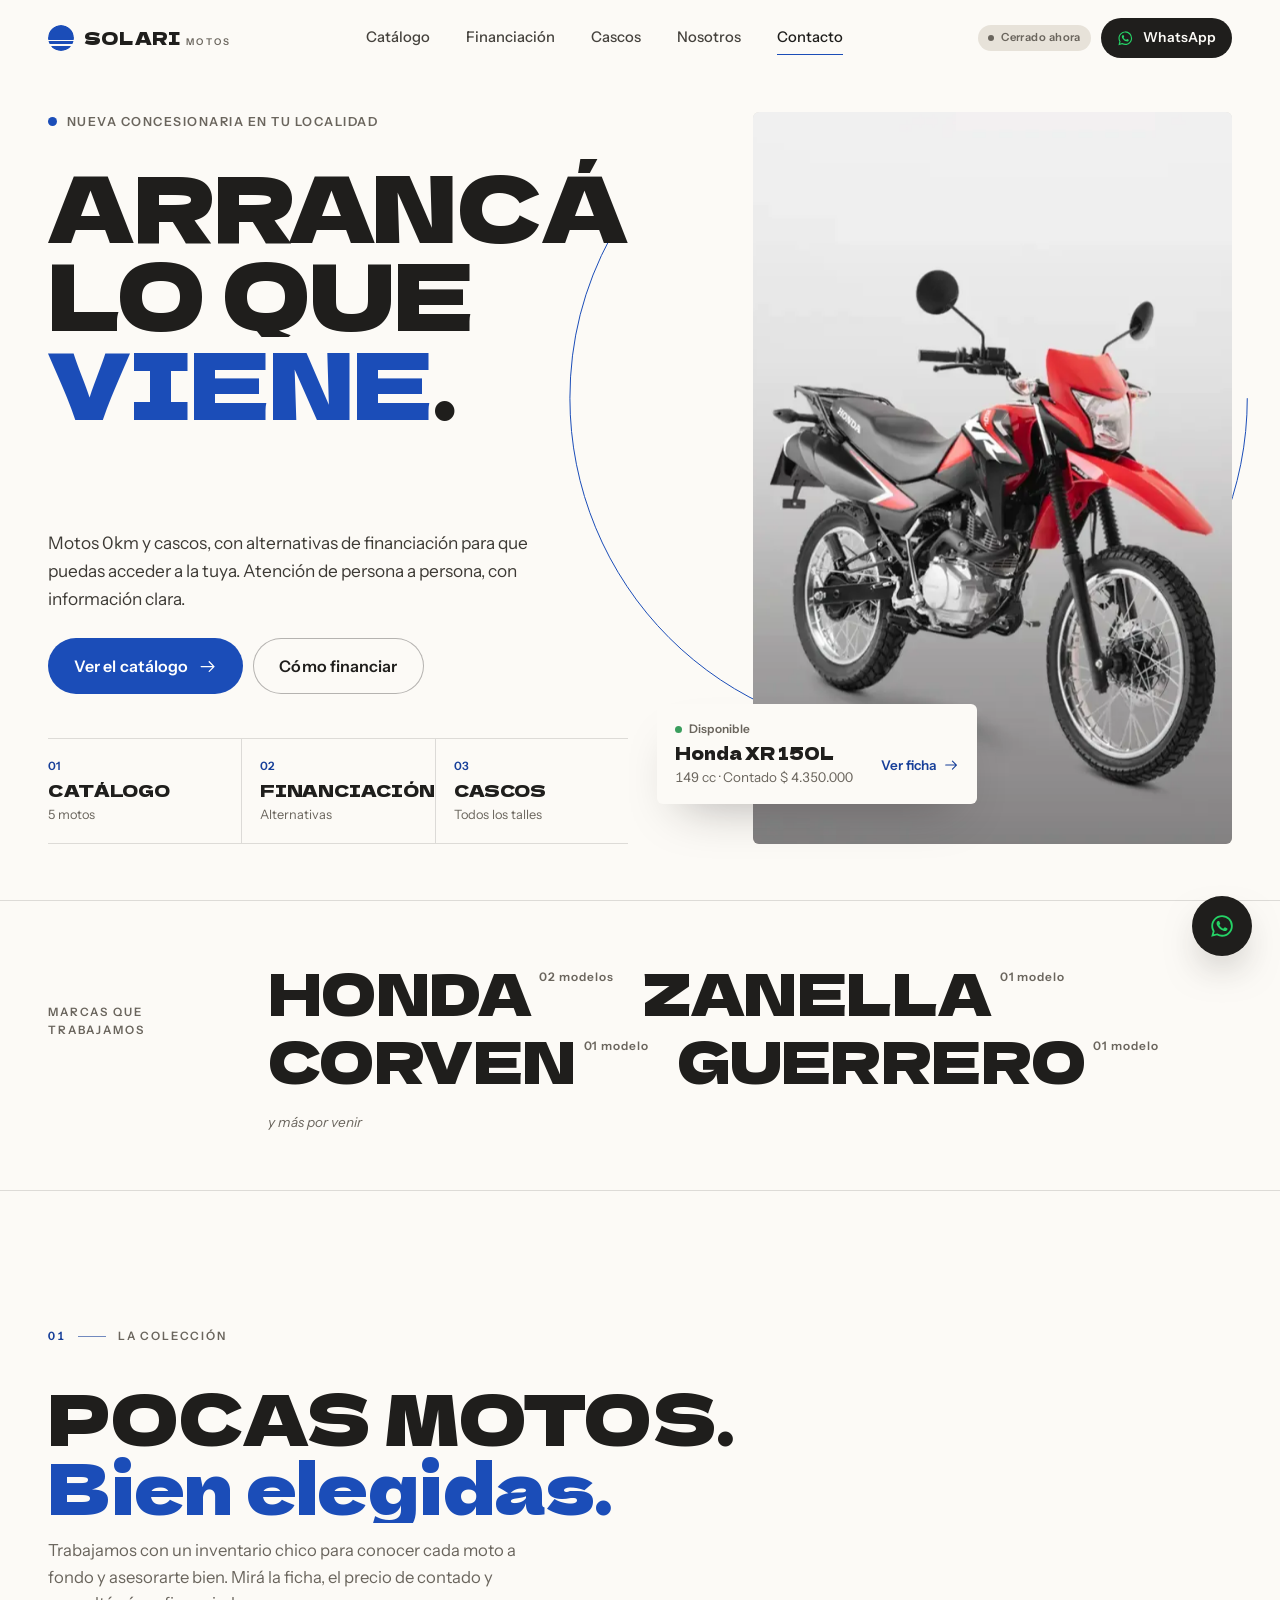
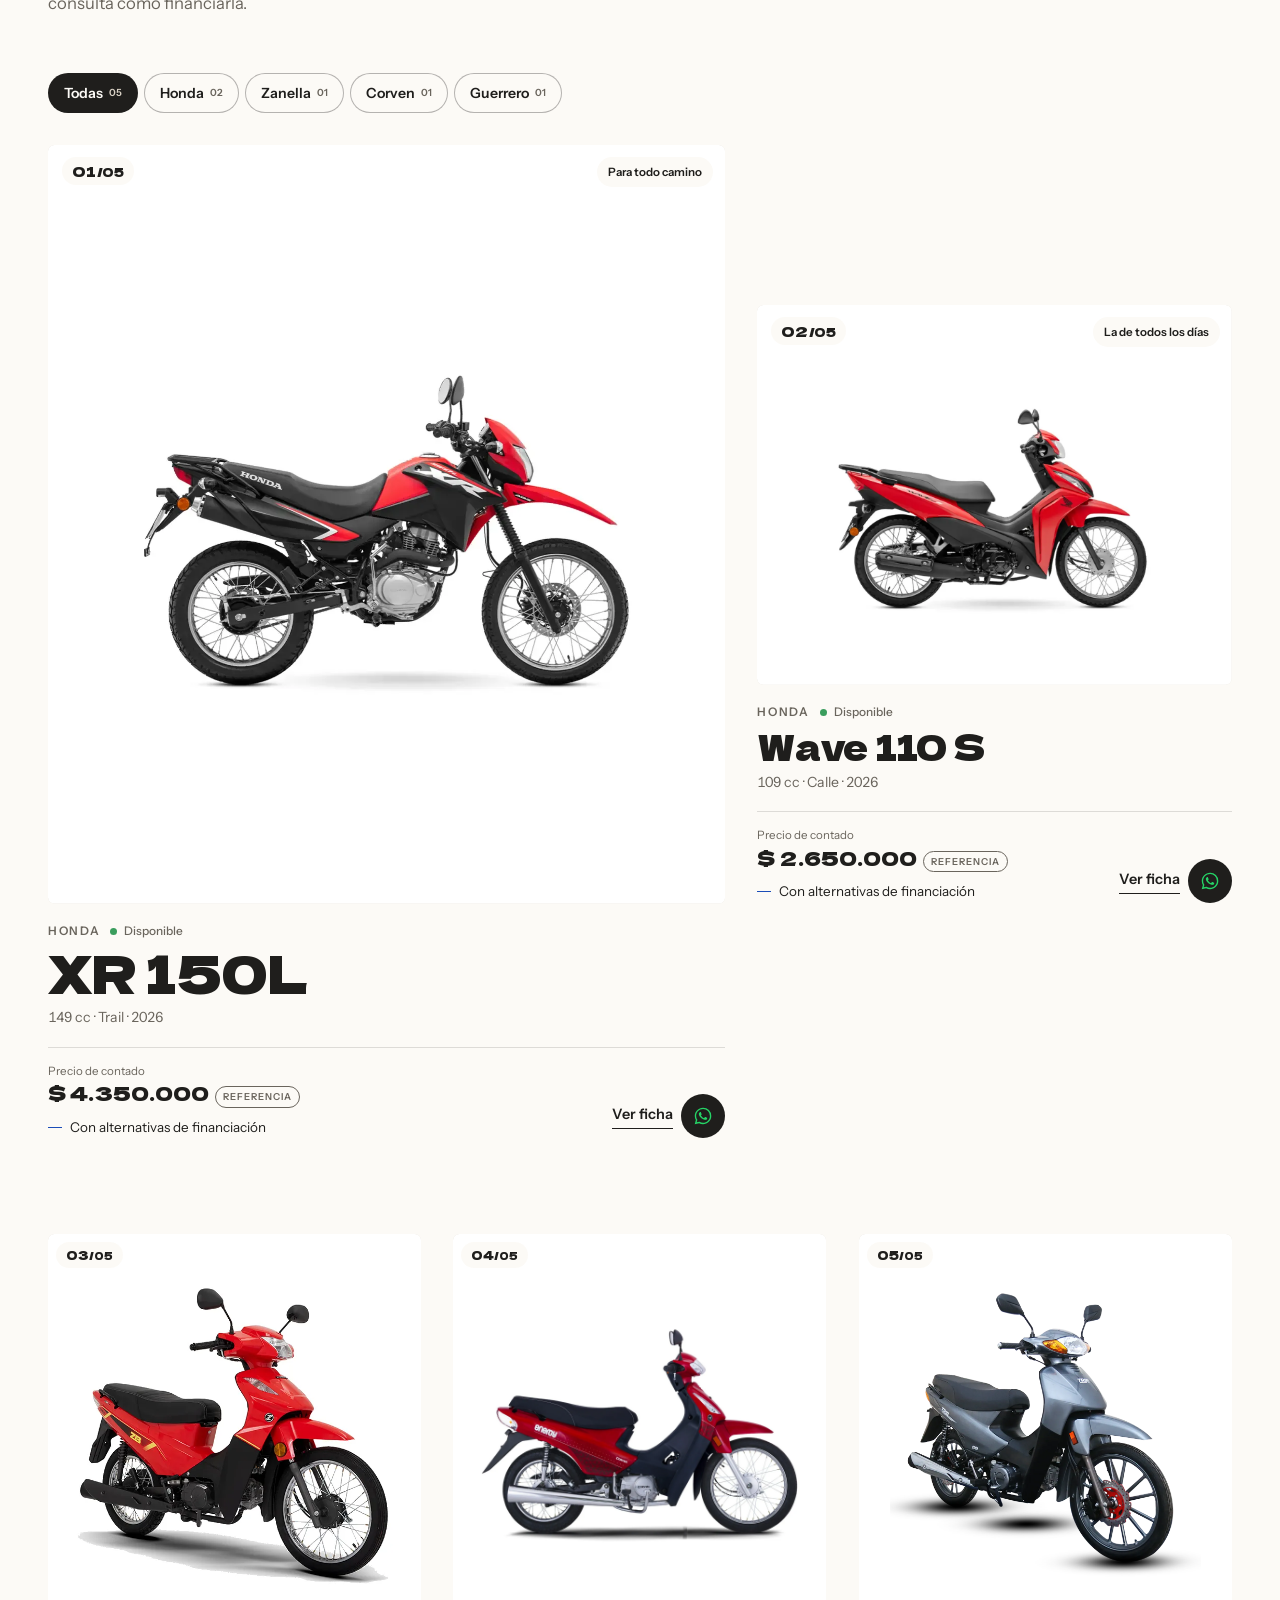
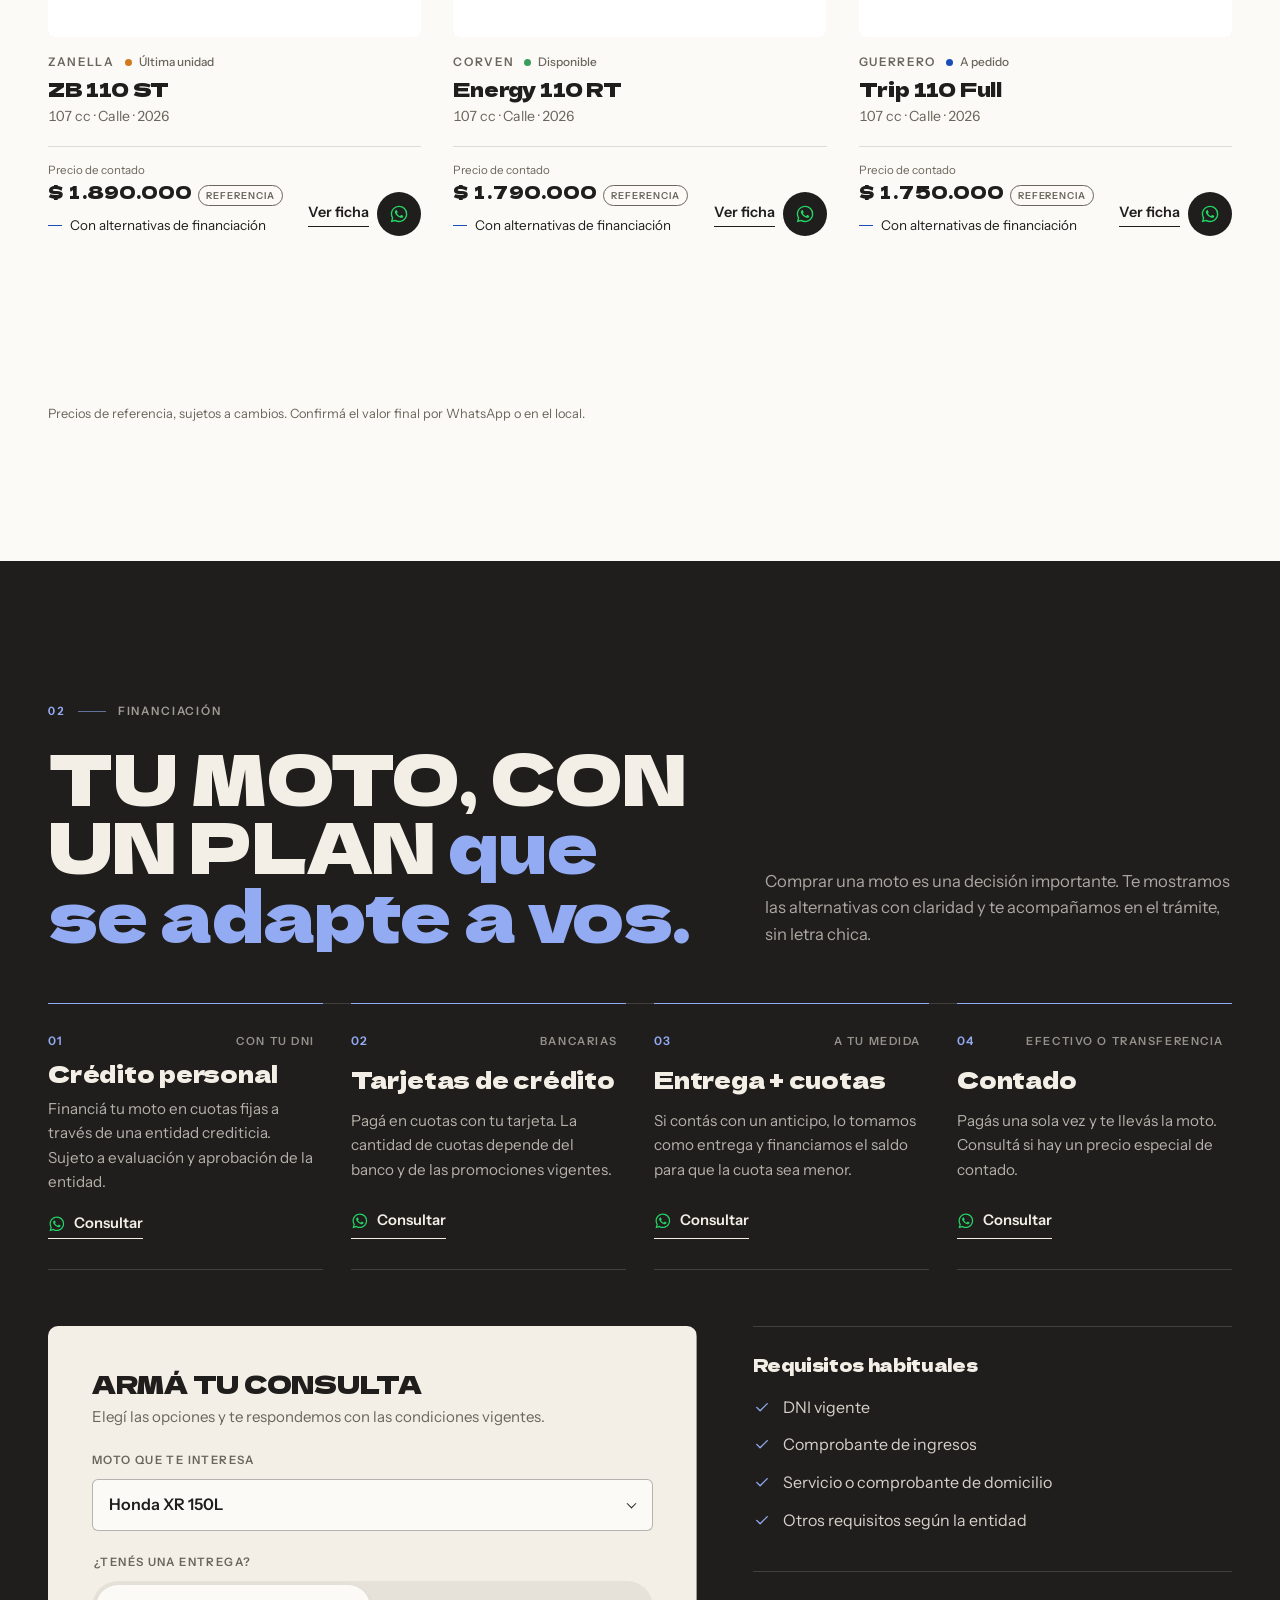
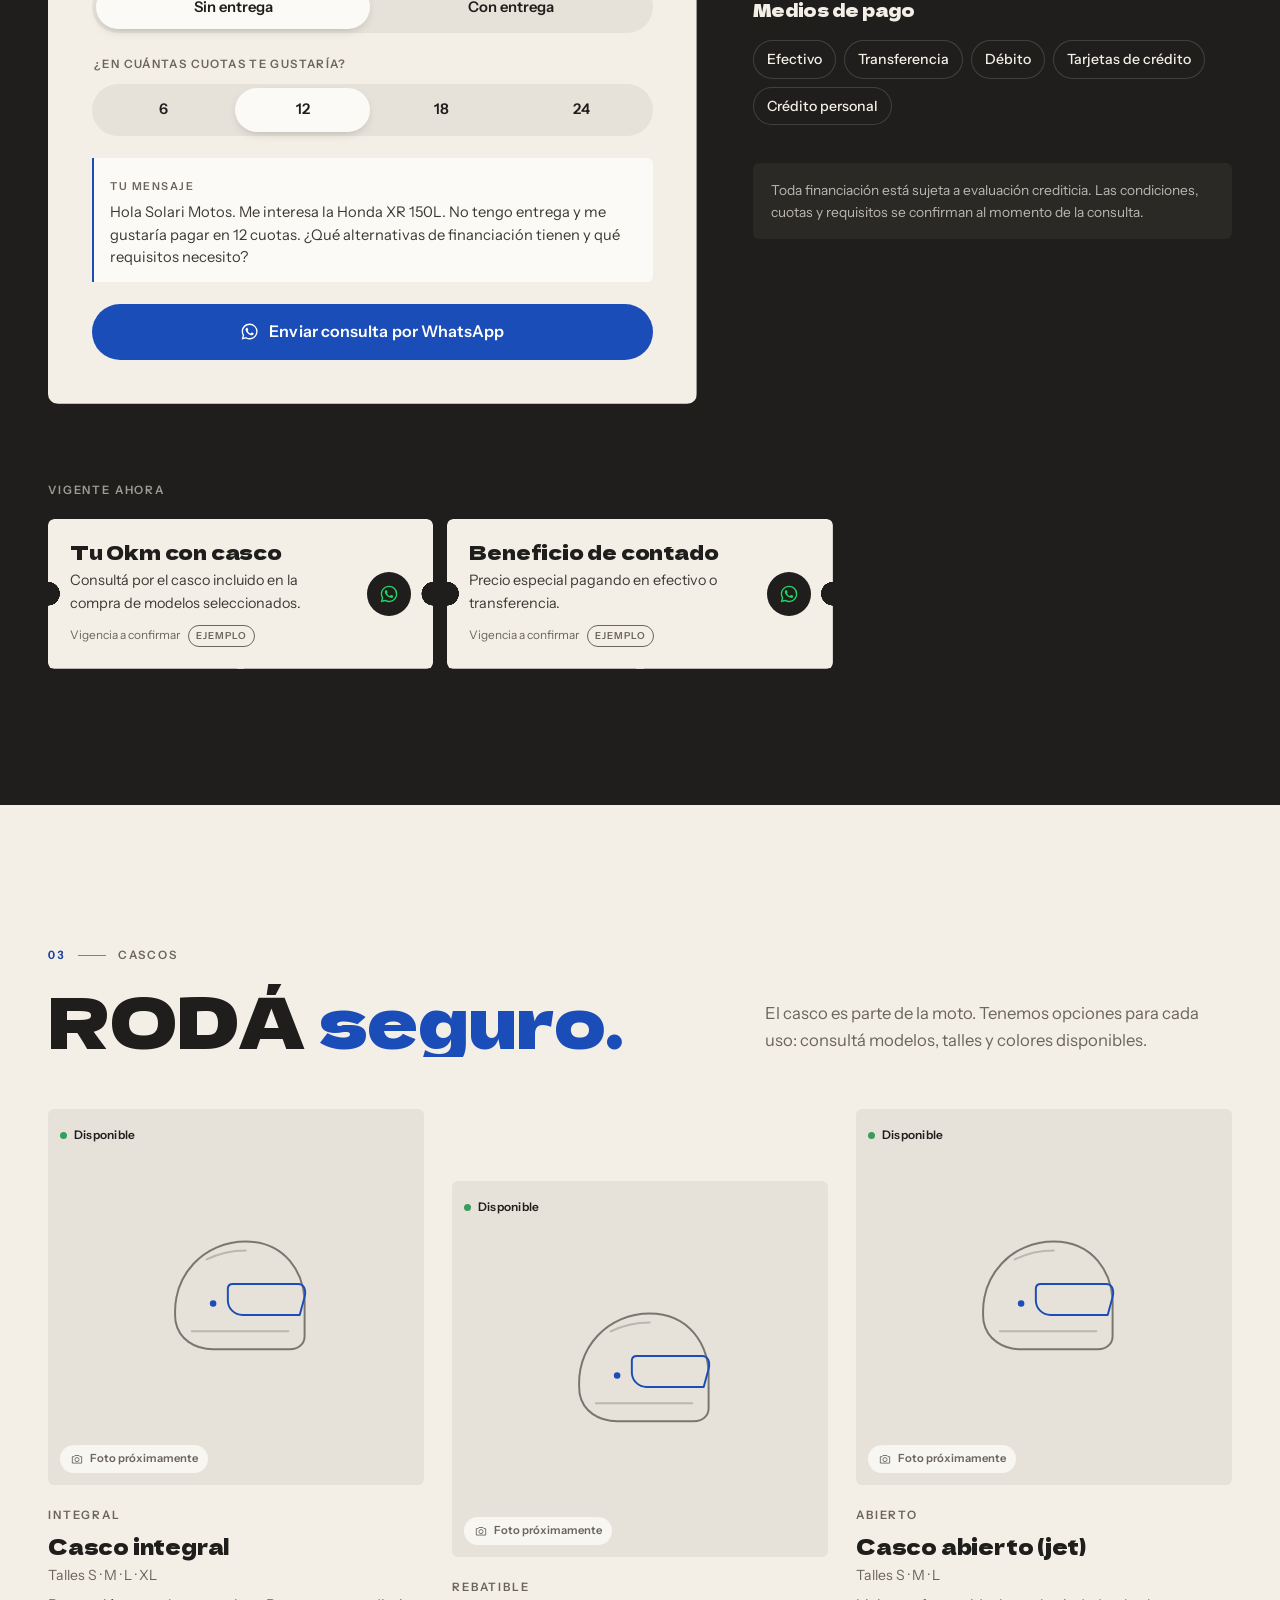
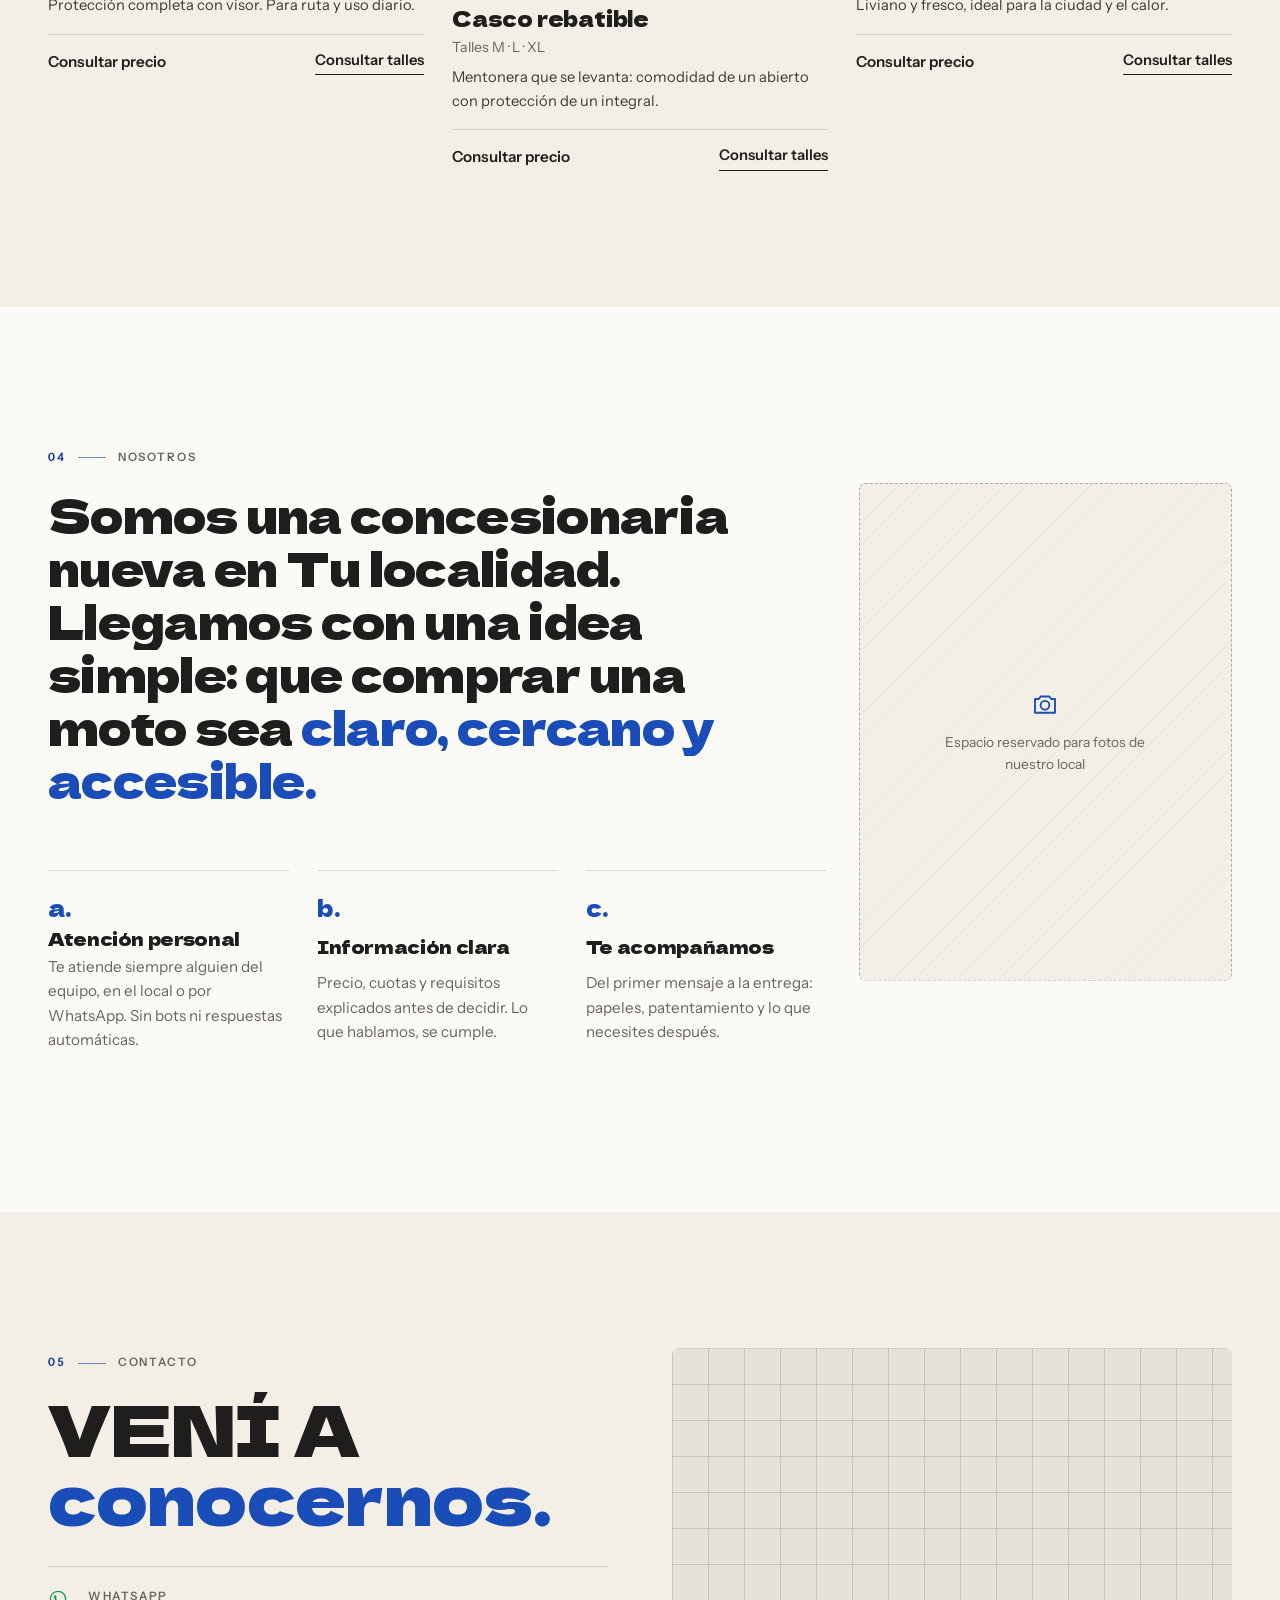
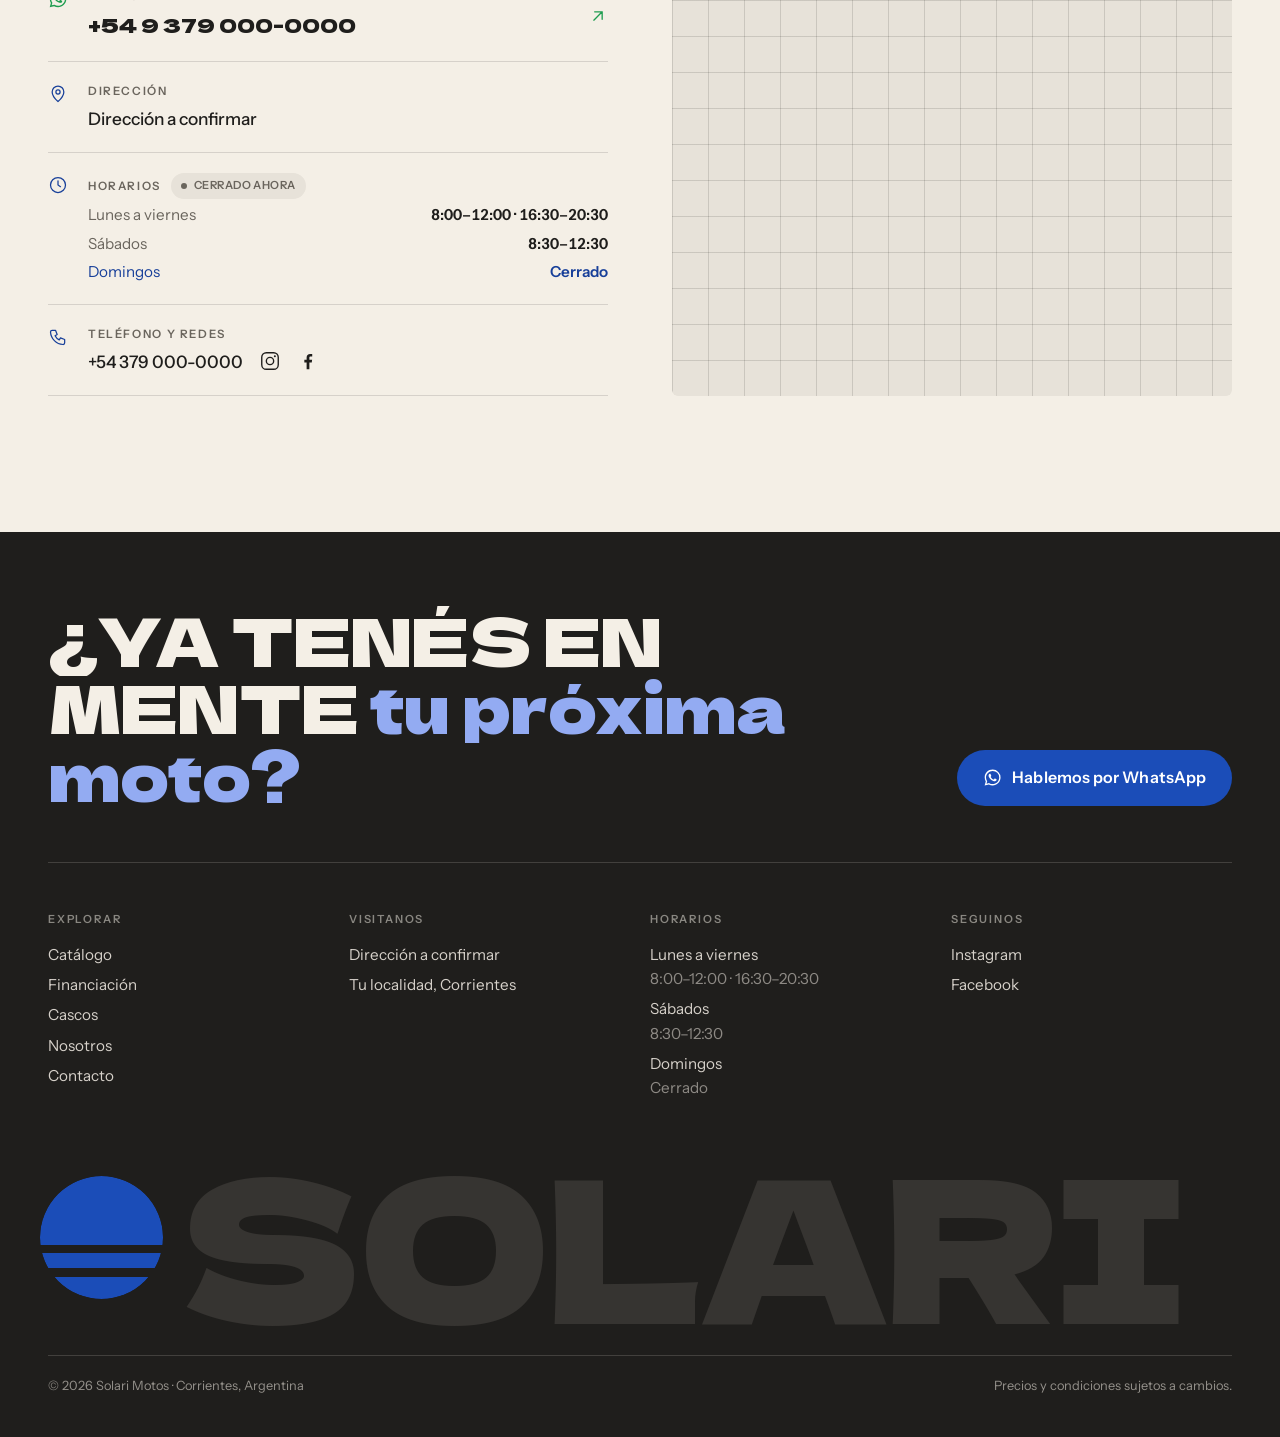
==== commit 4e6b699c: "Titulares en Dela Gothic One - Reemplaza Archivo por Dela Gothic One en titulares, modelos y precios" ====
--- a/index.html
+++ b/index.html
@@ -19,7 +19,7 @@
   <link rel="preconnect" href="https://fonts.googleapis.com">
   <link rel="preconnect" href="https://fonts.gstatic.com" crossorigin>
   <link rel="preconnect" href="https://images.unsplash.com" crossorigin>
-  <link href="https://fonts.googleapis.com/css2?family=Archivo:wdth,wght@100..125,300..900&family=Instrument+Sans:wdth,wght@85..100,400..700&display=swap" rel="stylesheet">
+  <link href="https://fonts.googleapis.com/css2?family=Dela+Gothic+One&family=Instrument+Sans:wdth,wght@85..100,400..700&display=swap" rel="stylesheet">
 
   <link rel="stylesheet" href="css/styles.css">
   <link rel="stylesheet" href="css/animations.css">
--- a/css/styles.css
+++ b/css/styles.css
@@ -2,7 +2,7 @@
    SOLARI MOTOS — Estilos base (mobile-first)
    Identidad: editorial premium + boutique urbana.
    Paleta: blanco cálido · marfil · piedra · grafito · azul Francia.
-   Tipografías: Archivo expandida (titulares) · Instrument Sans (texto).
+   Tipografías: Dela Gothic One (titulares) · Instrument Sans (texto).
    ========================================================================== */
 
 /* ---------- 1. Tokens ---------- */
@@ -27,10 +27,8 @@
   --line-strong: rgba(31, 30, 28, .32);
   --line-inv: rgba(244, 239, 230, .16);
 
-  /* Titulares: Archivo en ancho expandido. Si se adquiere la licencia de
-     Brekid (Erifqi Zefont), agregar su @font-face (ver README) y ponerla
-     primera en esta lista. */
-  --f-display: 'Archivo', 'Arial Black', system-ui, sans-serif;
+  /* Titulares: Dela Gothic One (un solo peso, muy pesado). */
+  --f-display: 'Dela Gothic One', 'Arial Black', system-ui, sans-serif;
   --wide: 125%;
   --semi: 112%;
   --f-sans: 'Instrument Sans', system-ui, -apple-system, 'Segoe UI', sans-serif;
@@ -49,6 +47,8 @@
 /* ---------- 2. Reset ---------- */
 *, *::before, *::after { box-sizing: border-box; }
 html {
+  /* Evita negritas e itálicas "falsas": Dela Gothic One tiene un solo peso */
+  font-synthesis: none;
   overflow-x: hidden;
   overflow-x: clip;
   -webkit-text-size-adjust: 100%;
@@ -776,7 +776,7 @@
 .footer__word {
   display: flex; align-items: center; gap: .08em;
   font-family: var(--f-display); font-weight: 900; font-stretch: var(--wide);
-  font-size: clamp(3.6rem, 20vw, 15.5rem); line-height: .82; letter-spacing: -.02em;
+  font-size: clamp(3rem, 15.5vw, 12.5rem); line-height: .9; letter-spacing: -.02em;
   text-transform: uppercase;
   color: var(--graphite-3);
   user-select: none;
@@ -856,6 +856,12 @@
   color: var(--muted);
 }
 .moto__media, .hero__photo, .gallery__main { background-position: center 34%; background-size: 58%; }
+
+/* Fotos de estudio: enteras sobre blanco. Fotos de ambiente: llenan el marco. */
+img.img--estudio { object-fit: contain !important; background: #fff; padding: 7% 6%; }
+img.img--foto { object-fit: cover; }
+.gallery__thumbs img.img--estudio { padding: 8%; }
+.moto__media:has(.img--estudio) .moto__view { box-shadow: 0 0 0 1px var(--line); }
 
 /* ---------- 19. Extras de inicio ---------- */
 .collection__more { margin-top: 64px; display: flex; justify-content: center; }
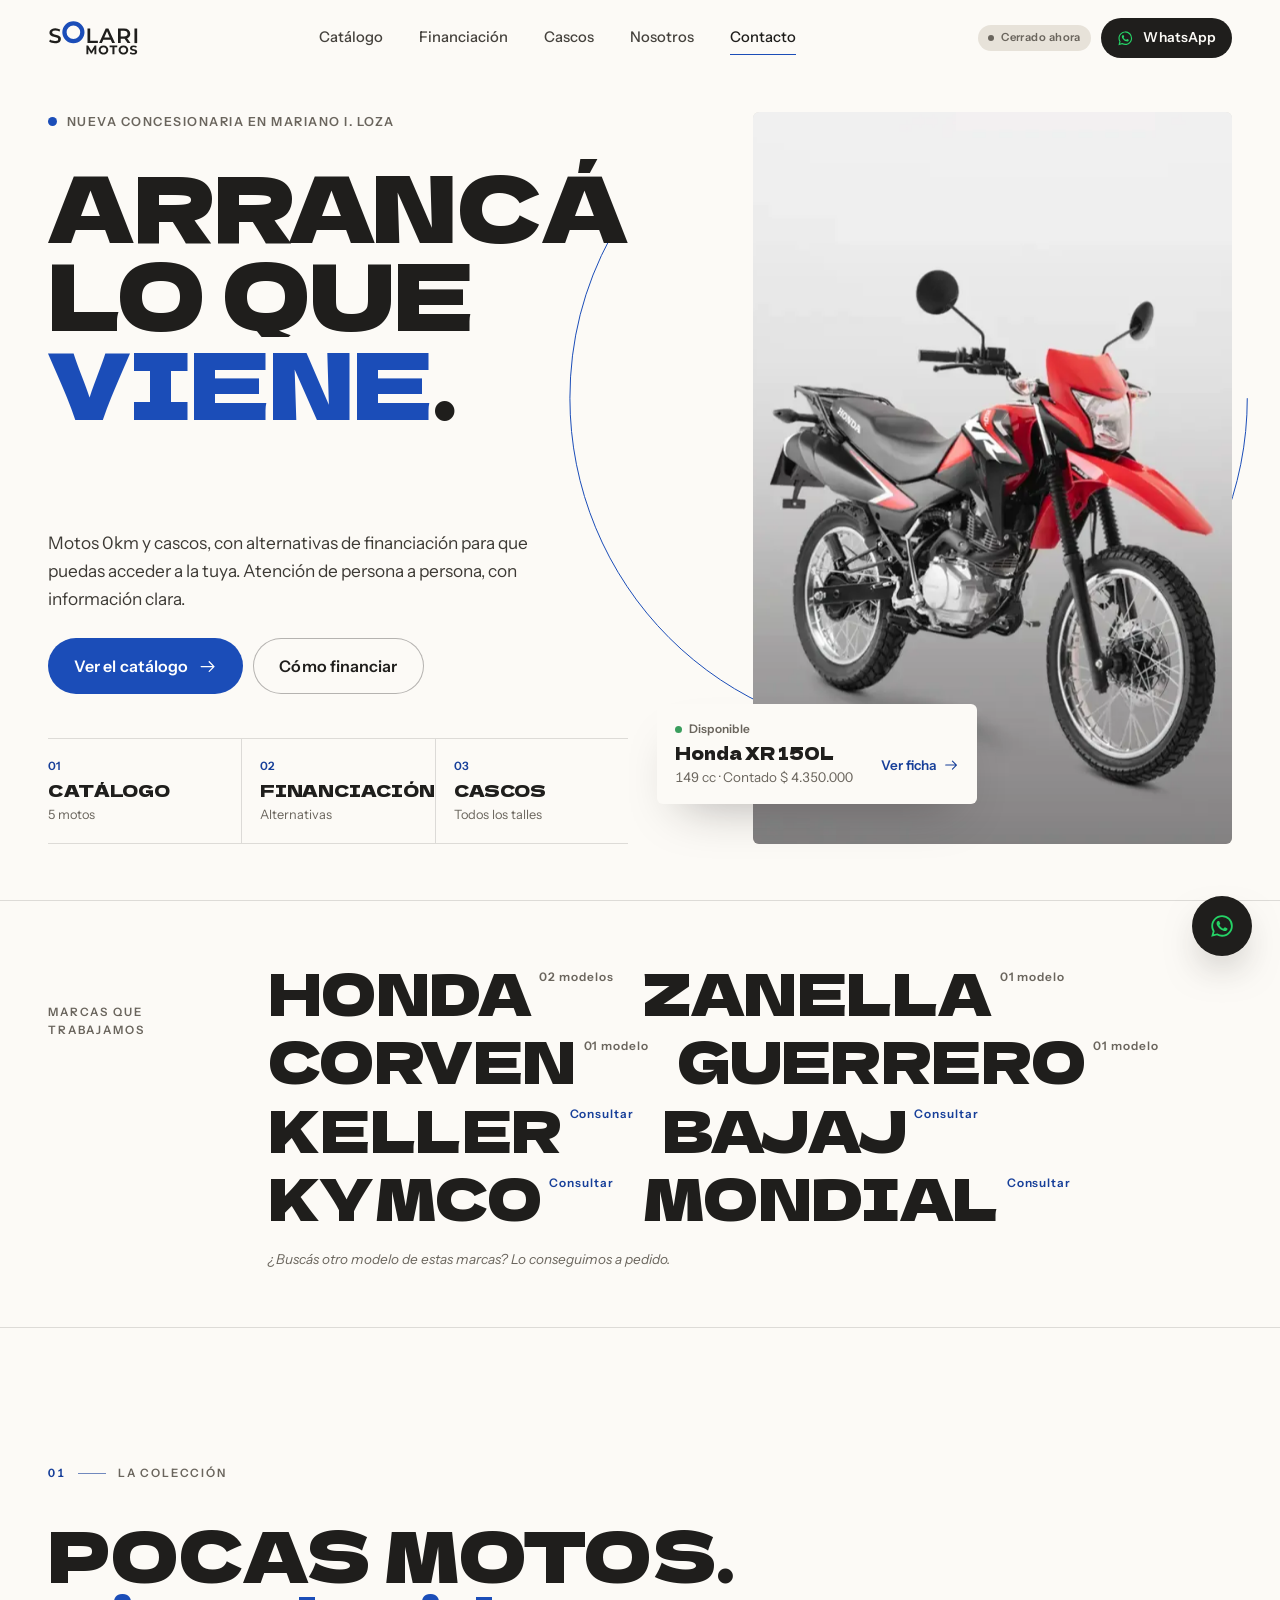
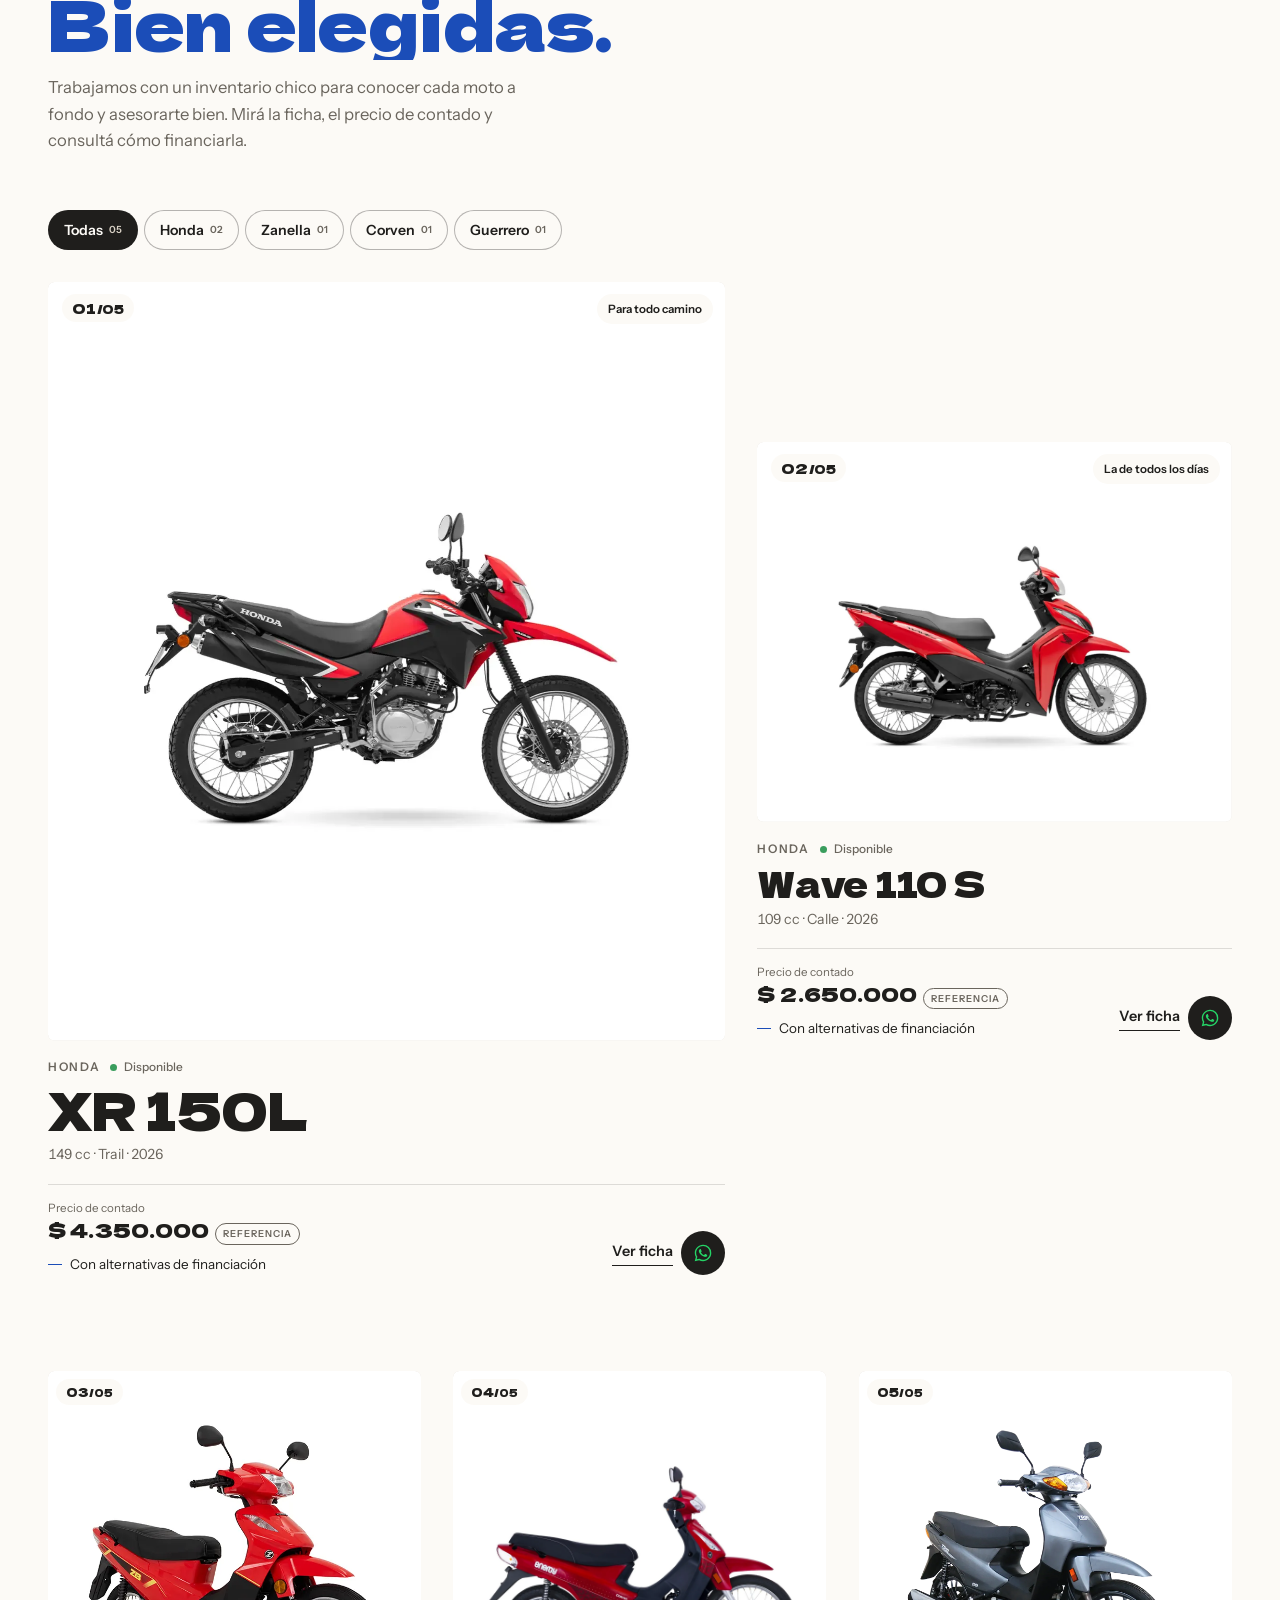
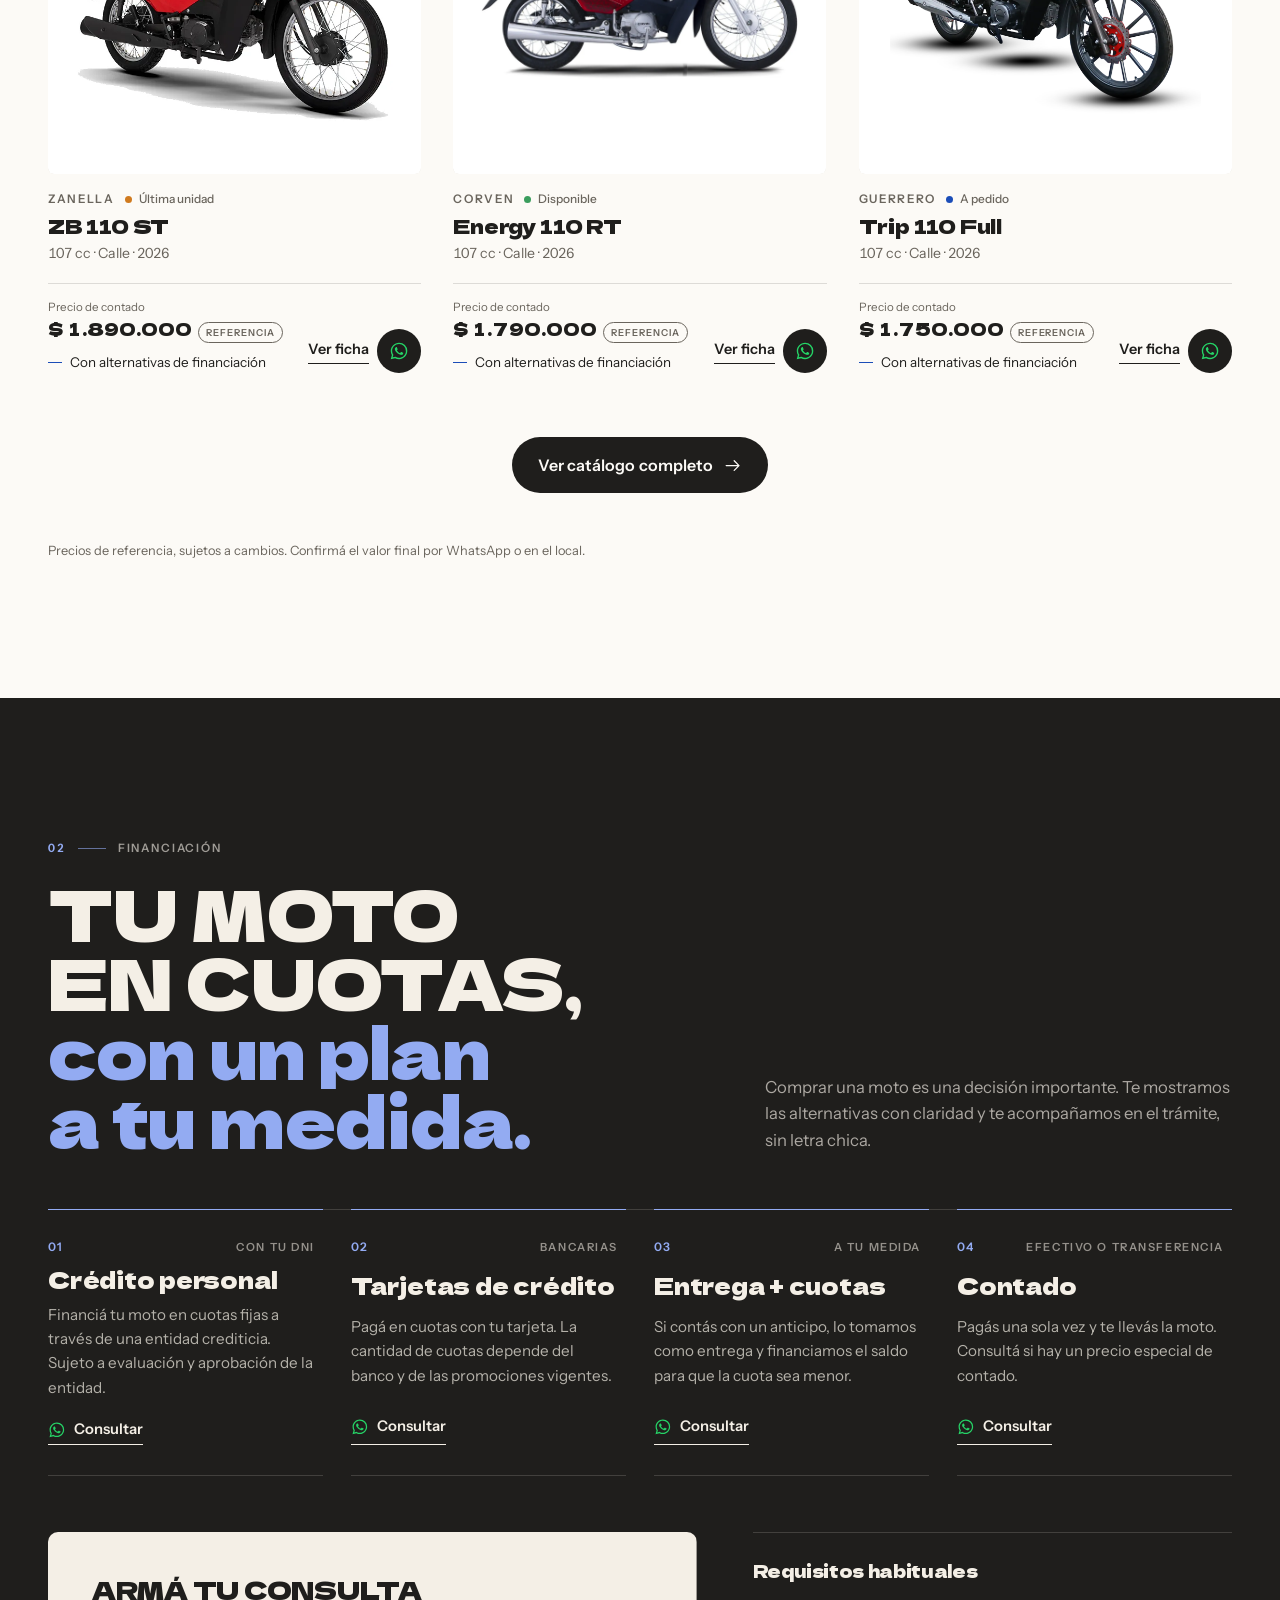
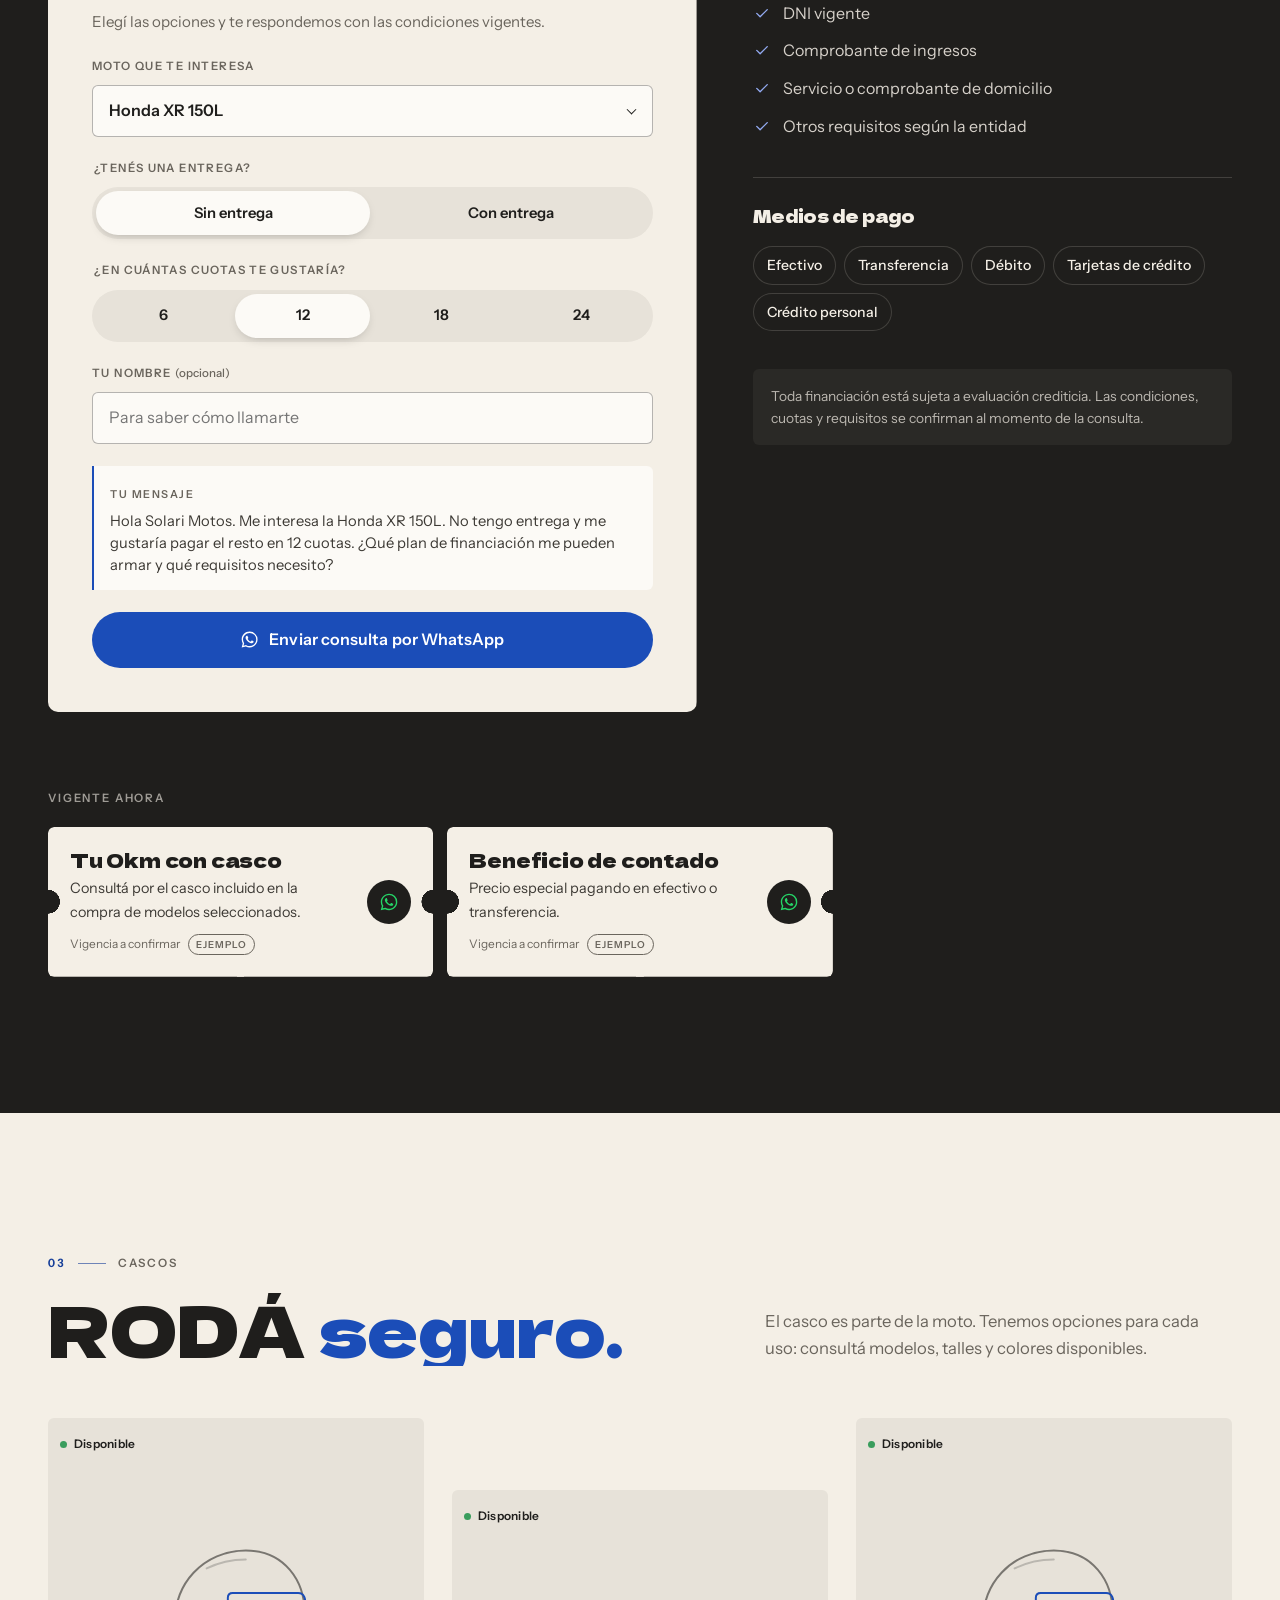
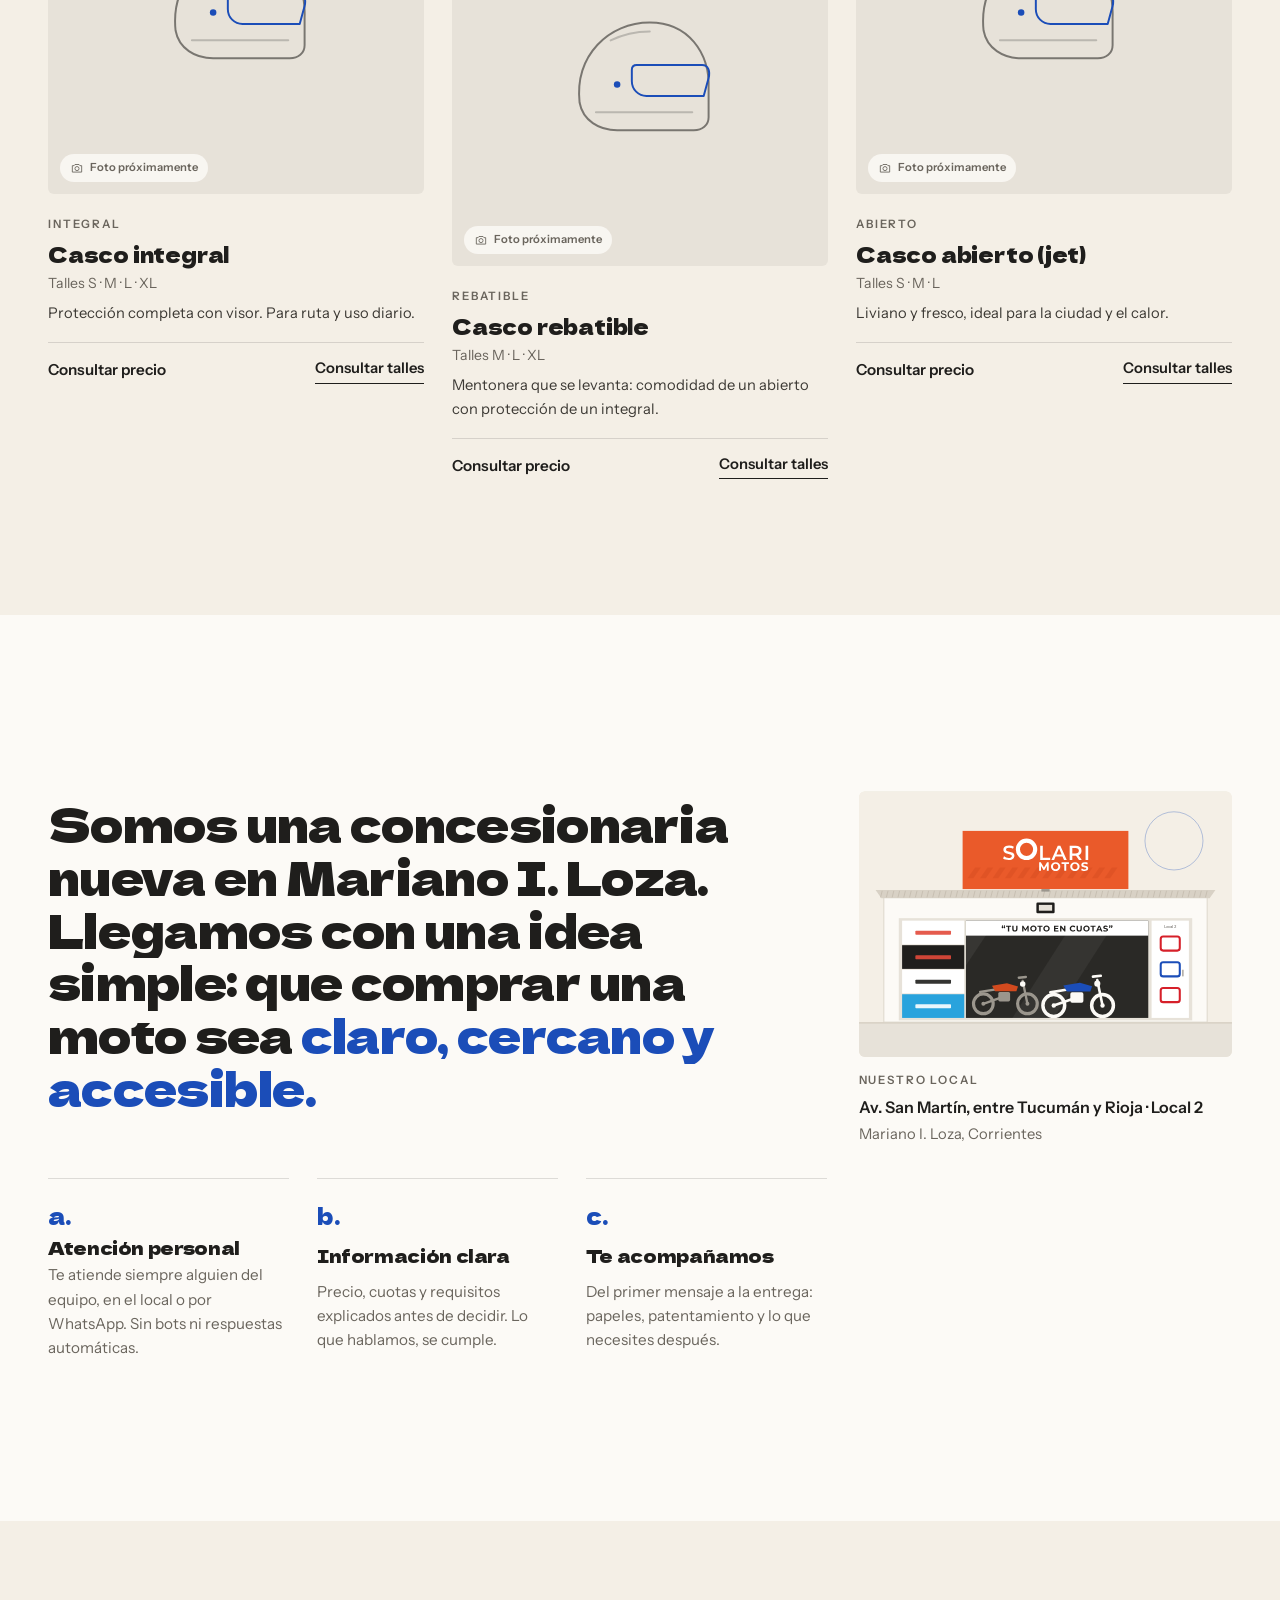
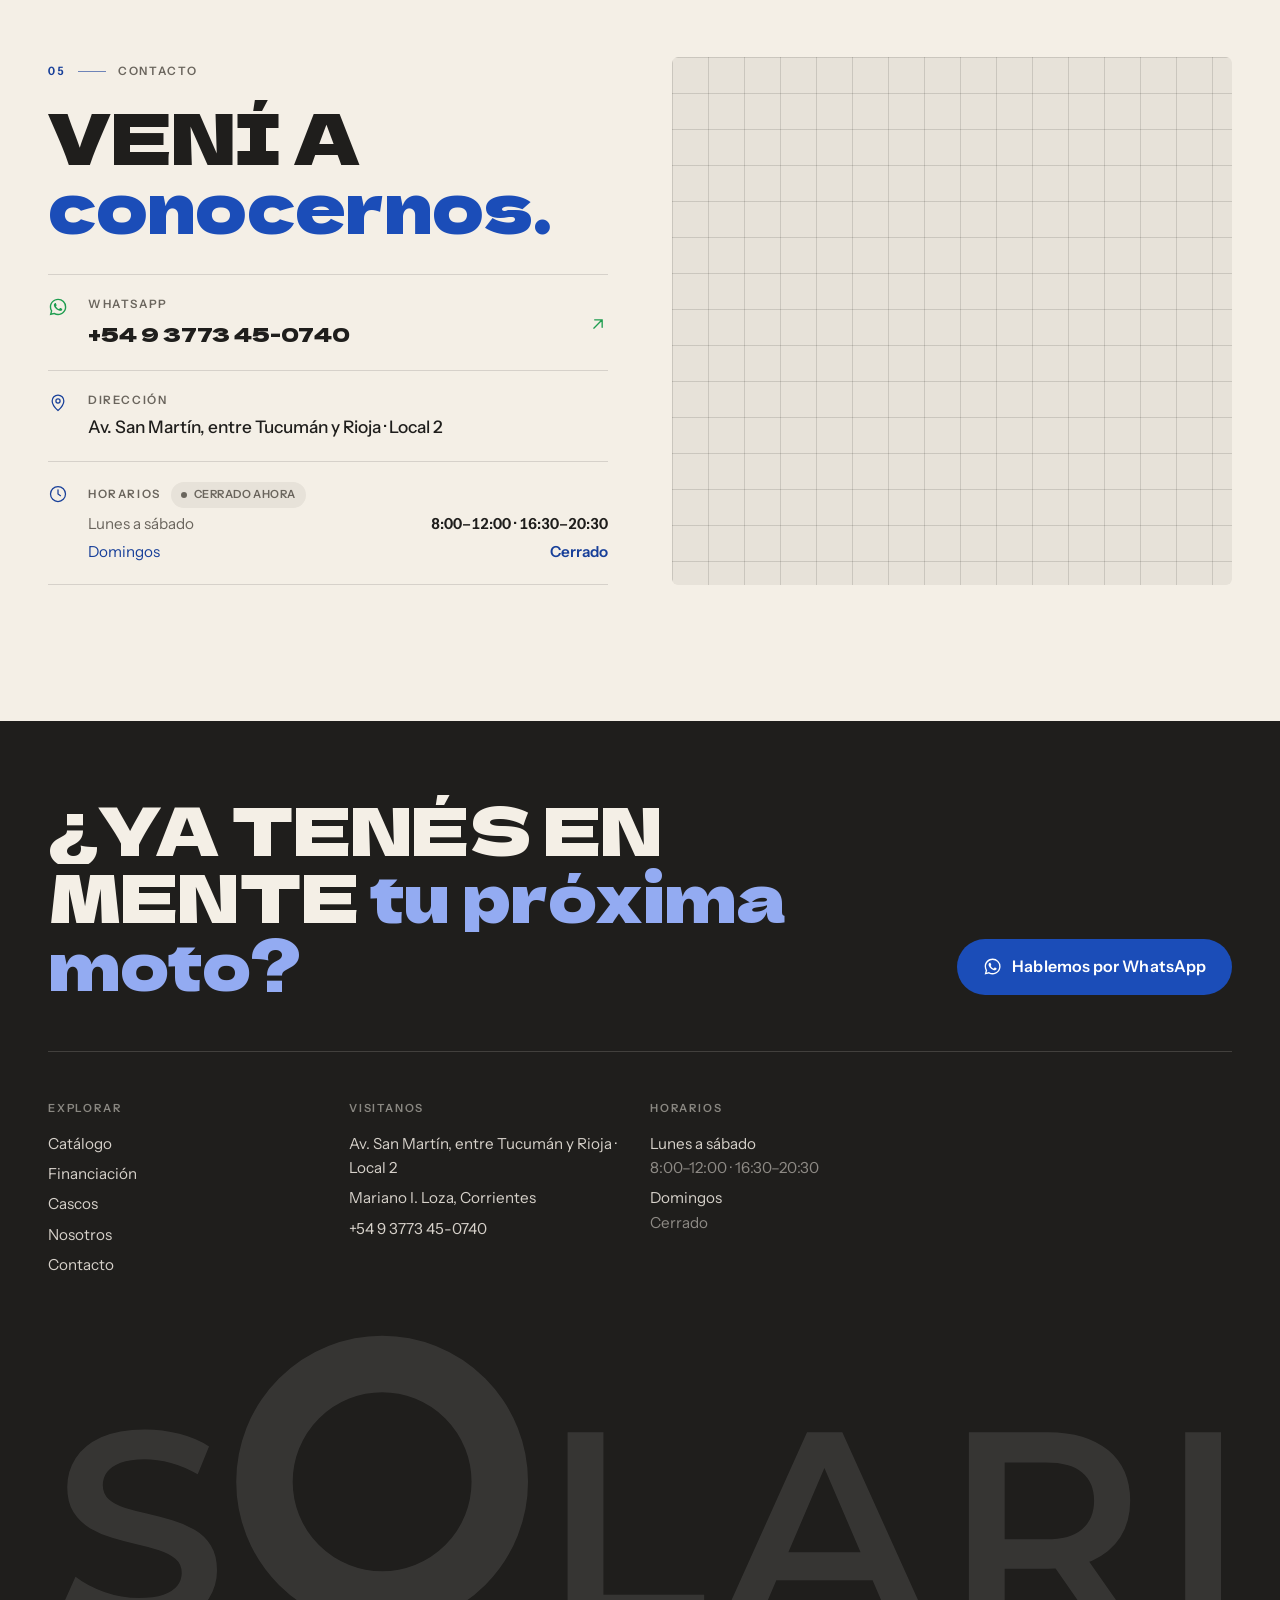
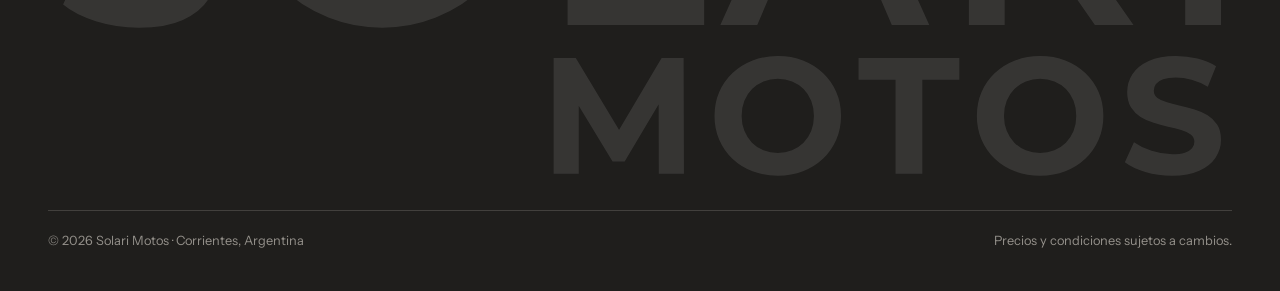
==== commit 454e353a: "Datos reales del local, logo del cartel y monto de entrega en la consulta - Logo vectorial recreado " ====
--- a/index.html
+++ b/index.html
@@ -33,8 +33,9 @@
     "@type": "MotorcycleDealer",
     "name": "Solari Motos",
     "description": "Concesionaria de motos 0km y cascos con alternativas de financiación.",
-    "address": { "@type": "PostalAddress", "addressRegion": "Corrientes", "addressCountry": "AR" },
-    "openingHours": ["Mo-Fr 08:00-12:00", "Mo-Fr 16:30-20:30", "Sa 08:30-12:30"]
+    "telephone": "+54 9 3773 45-0740",
+    "address": { "@type": "PostalAddress", "streetAddress": "Av. San Martín, entre Tucumán y Rioja, Local 2", "addressLocality": "Mariano I. Loza", "addressRegion": "Corrientes", "addressCountry": "AR" },
+    "openingHours": ["Mo-Sa 08:00-12:00", "Mo-Sa 16:30-20:30"]
   }
   </script>
 </head>
@@ -105,7 +106,7 @@
       <div class="container brands__inner">
         <h2 class="label brands__label" id="brands-title" data-reveal>Marcas que trabajamos</h2>
         <ul class="brands__list" data-brands></ul>
-        <p class="brands__more" data-reveal style="--i:3">y más por venir</p>
+        <p class="brands__more" data-reveal style="--i:3">¿Buscás otro modelo de estas marcas? Lo conseguimos a pedido.</p>
       </div>
     </section>
 
@@ -144,7 +145,7 @@
         <header class="head head--split">
           <div>
             <p class="label" data-reveal><span class="label__n">02</span> Financiación</p>
-            <h2 class="title" id="finance-title" data-split>Tu moto, con un plan <em>que se adapte a vos.</em></h2>
+            <h2 class="title" id="finance-title" data-split>Tu moto en cuotas, <em>con un plan a tu medida.</em></h2>
           </div>
           <p class="head__intro" data-reveal style="--i:2">
             Comprar una moto es una decisión importante. Te mostramos las alternativas
@@ -172,10 +173,25 @@
               <div class="segmented" data-b-entrega></div>
             </fieldset>
 
+            <div class="field field--amount" data-b-amount-wrap hidden>
+              <label for="b-amount">¿Cuánto querés entregar?</label>
+              <div class="money">
+                <span class="money__sign" aria-hidden="true">$</span>
+                <input id="b-amount" type="text" inputmode="numeric" autocomplete="off" placeholder="0" data-b-amount aria-describedby="b-amount-hint">
+              </div>
+              <div class="money__quick" data-b-quick></div>
+              <p class="field__hint" id="b-amount-hint" data-b-amount-hint></p>
+            </div>
+
             <fieldset class="field">
               <legend>¿En cuántas cuotas te gustaría?</legend>
               <div class="segmented segmented--wrap" data-b-cuotas></div>
             </fieldset>
+
+            <div class="field">
+              <label for="b-name">Tu nombre <span class="field__opt">(opcional)</span></label>
+              <input class="input" id="b-name" type="text" autocomplete="given-name" placeholder="Para saber cómo llamarte" data-b-name>
+            </div>
 
             <div class="builder__estimate" data-b-estimate hidden></div>
 
@@ -238,9 +254,13 @@
           </h2>
         </div>
 
-        <figure class="photo-slot about__slot" data-reveal="photo">
-          <svg class="icon" aria-hidden="true"><use href="#i-camera"/></svg>
-          <figcaption>Espacio reservado para fotos de nuestro local</figcaption>
+        <figure class="storefront about__slot" data-reveal="photo">
+          <img src="assets/images/fachada-solari.svg" alt="Ilustración de la fachada de Solari Motos, con el cartel y la vidriera" width="900" height="640" loading="lazy">
+          <figcaption>
+            <span class="label">Nuestro local</span>
+            <strong data-address></strong>
+            <span data-place></span>
+          </figcaption>
         </figure>
 
         <ol class="values">
@@ -296,7 +316,7 @@
             <li data-reveal style="--i:3">
               <div class="contact__row">
                 <svg class="icon" aria-hidden="true"><use href="#i-phone"/></svg>
-                <span class="contact__k">Teléfono y redes</span>
+                <span class="contact__k">Teléfono</span>
                 <span class="contact__v contact__social">
                   <a href="#" data-phone data-phone-text></a>
                   <a href="#" data-social="instagram" target="_blank" rel="noopener" aria-label="Instagram"><svg class="icon" aria-hidden="true"><use href="#i-ig"/></svg></a>
--- a/css/styles.css
+++ b/css/styles.css
@@ -223,24 +223,8 @@
 .header__inner { height: 100%; display: flex; align-items: center; gap: 20px; }
 
 .brand { display: inline-flex; align-items: center; gap: 10px; margin-right: auto; }
-.brand__mark {
-  width: 26px; height: 26px; border-radius: 50%;
-  background: var(--accent);
-  -webkit-mask: linear-gradient(#000 0 56%, transparent 56% 63%, #000 63% 75%, transparent 75% 82%, #000 82%);
-  mask: linear-gradient(#000 0 56%, transparent 56% 63%, #000 63% 75%, transparent 75% 82%, #000 82%);
-  transition: transform .8s var(--ease-back);
-}
-.brand:hover .brand__mark { transform: translateY(-3px) rotate(-12deg); }
-.brand__word {
-  display: inline-flex; align-items: baseline; gap: 6px;
-  font-family: var(--f-display); font-weight: 700; font-stretch: var(--wide);
-  font-size: 1.12rem; line-height: 1; letter-spacing: .01em; text-transform: uppercase;
-}
-.brand__word small {
-  font-family: var(--f-sans); font-weight: 600;
-  font-size: .58rem; letter-spacing: .24em; text-transform: uppercase;
-  color: var(--muted);
-}
+.brand__logo { display: block; height: 34px; width: auto; transition: transform .6s var(--ease); }
+.brand:hover .brand__logo { transform: translateY(-1px); }
 
 .nav { display: none; }
 .header__end { display: flex; align-items: center; gap: 10px; }
@@ -399,7 +383,7 @@
 .brands__list { display: grid; }
 .brand-item { border-bottom: 1px solid var(--line); }
 .brand-item:first-child { border-top: 1px solid var(--line); }
-.brand-item button {
+.brand-item > button, .brand-item > a {
   width: 100%;
   display: flex; align-items: baseline; justify-content: space-between; gap: 16px;
   padding: 12px 0;
@@ -773,21 +757,8 @@
 .footer__cols ul { display: grid; gap: 6px; font-size: .95rem; color: rgba(244, 239, 230, .86); }
 .footer__cols a { transition: color .3s; }
 .footer__cols a:hover { color: var(--accent-soft); }
-.footer__word {
-  display: flex; align-items: center; gap: .08em;
-  font-family: var(--f-display); font-weight: 900; font-stretch: var(--wide);
-  font-size: clamp(3rem, 15.5vw, 12.5rem); line-height: .9; letter-spacing: -.02em;
-  text-transform: uppercase;
-  color: var(--graphite-3);
-  user-select: none;
-  margin-left: -.04em;
-}
-.footer__sun {
-  width: .62em; height: .62em; border-radius: 50%; flex: none;
-  background: var(--accent);
-  -webkit-mask: linear-gradient(#000 0 56%, transparent 56% 63%, #000 63% 75%, transparent 75% 82%, #000 82%);
-  mask: linear-gradient(#000 0 56%, transparent 56% 63%, #000 63% 75%, transparent 75% 82%, #000 82%);
-}
+.footer__word { margin-top: 8px; user-select: none; }
+.footer__word img { width: 100%; height: auto; opacity: .1; }
 .footer__legal { display: grid; gap: 6px; margin-top: 28px; padding-top: 20px; border-top: 1px solid var(--line-inv); font-size: .8rem; color: rgba(244, 239, 230, .55); }
 
 /* ---------- 16. Dock (accesos fijos) ---------- */
@@ -1053,5 +1024,43 @@
 .head--row { display: flex; flex-wrap: wrap; align-items: end; justify-content: space-between; gap: 16px; }
 .title--sm { font-size: clamp(1.7rem, 6.4vw, 3rem); margin-top: 0; }
 
+/* ---------- 23. Etapa 3: local, marcas y entrega ---------- */
+.storefront { display: grid; gap: 14px; }
+.storefront img { width: 100%; height: auto; border-radius: var(--r); background: var(--ivory); }
+.storefront figcaption { display: grid; gap: 2px; font-size: .92rem; color: var(--muted); }
+.storefront figcaption strong { color: var(--text); font-weight: 600; font-size: 1rem; }
+.storefront .label { margin-bottom: 4px; }
+
+.brand-item--ask .brand-item__name { color: var(--text); }
+.brand-item--ask .brand-item__count { color: var(--accent-ink); }
+
+.input {
+  width: 100%; min-height: 52px; padding: 12px 16px;
+  border: 1px solid var(--line-strong); border-radius: var(--r);
+  background: var(--white); font-size: 1rem;
+  transition: border-color .3s, box-shadow .3s;
+}
+.input:focus { outline: none; border-color: var(--accent); box-shadow: 0 0 0 3px var(--accent-wash); }
+.field__opt { text-transform: none; letter-spacing: 0; font-weight: 500; }
+.field__hint { font-size: .84rem; color: var(--muted); min-height: 1.2em; }
+
+.money {
+  display: flex; align-items: center;
+  border: 1px solid var(--line-strong); border-radius: var(--r);
+  background: var(--white);
+  transition: border-color .3s, box-shadow .3s;
+}
+.money:focus-within { border-color: var(--accent); box-shadow: 0 0 0 3px var(--accent-wash); }
+.money__sign { padding-left: 16px; font-family: var(--f-display); font-size: 1.3rem; color: var(--muted); }
+.money input {
+  flex: 1; min-width: 0; min-height: 58px; padding: 10px 16px 10px 8px;
+  border: 0; background: transparent; outline: none;
+  font-family: var(--f-display); font-size: 1.5rem; font-variant-numeric: tabular-nums;
+}
+.money input::placeholder { color: var(--stone-2); }
+.money__quick { display: flex; flex-wrap: wrap; gap: 6px; }
+.money__quick .chip sup { color: var(--accent-ink); }
+.field--amount { animation: riseIn .5s var(--ease) both; }
+
 /* Imagen que no cargó: se oculta y queda la ilustración de fondo */
 img.is-broken { opacity: 0 !important; }
--- a/css/animations.css
+++ b/css/animations.css
@@ -102,9 +102,9 @@
 
   .hero__index a:hover { padding-left: 10px; color: var(--accent-ink); }
 
-  .brands__list:hover .brand-item button { opacity: .28; }
-  .brands__list .brand-item button:hover { opacity: 1; }
-  .brand-item button:hover .brand-item__name { transform: translateX(14px); color: var(--accent); }
+  .brands__list:hover .brand-item > * { opacity: .28; }
+  .brands__list .brand-item > *:hover { opacity: 1; }
+  .brand-item > *:hover .brand-item__name { transform: translateX(14px); color: var(--accent); }
 
   .moto:hover .moto__media img { transform: scale(1.07); }
   .moto:hover .moto__view { transform: none; }
--- a/css/responsive.css
+++ b/css/responsive.css
@@ -14,7 +14,7 @@
 
   .brands__list { display: flex; flex-wrap: wrap; align-items: baseline; column-gap: 28px; }
   .brand-item, .brand-item:first-child { border: 0; }
-  .brand-item button { padding: 4px 0; gap: 8px; }
+  .brand-item > button, .brand-item > a { padding: 4px 0; gap: 8px; }
   .brand-item__count { align-self: flex-start; padding-top: .6em; }
 
   .collection__grid { grid-template-columns: repeat(2, minmax(0, 1fr)); column-gap: 24px; row-gap: 64px; }
@@ -123,7 +123,7 @@
 
   .about__grid { grid-template-columns: repeat(12, minmax(0, 1fr)); column-gap: 32px; row-gap: 64px; }
   .about__text { grid-column: 1 / 9; }
-  .about__slot { grid-column: 9 / 13; grid-row: 1 / 3; align-self: start; aspect-ratio: 3 / 4; margin-top: 40px; }
+  .about__slot { grid-column: 9 / 13; grid-row: 1 / 3; align-self: start; margin-top: 40px; }
   .values { grid-column: 1 / 9; grid-template-columns: repeat(3, 1fr); column-gap: 28px; border-top: 0; }
   .values li { grid-template-columns: 1fr; border-top: 1px solid var(--line); border-bottom: 0; }
   .values__n { grid-row: auto; margin-bottom: 10px; }
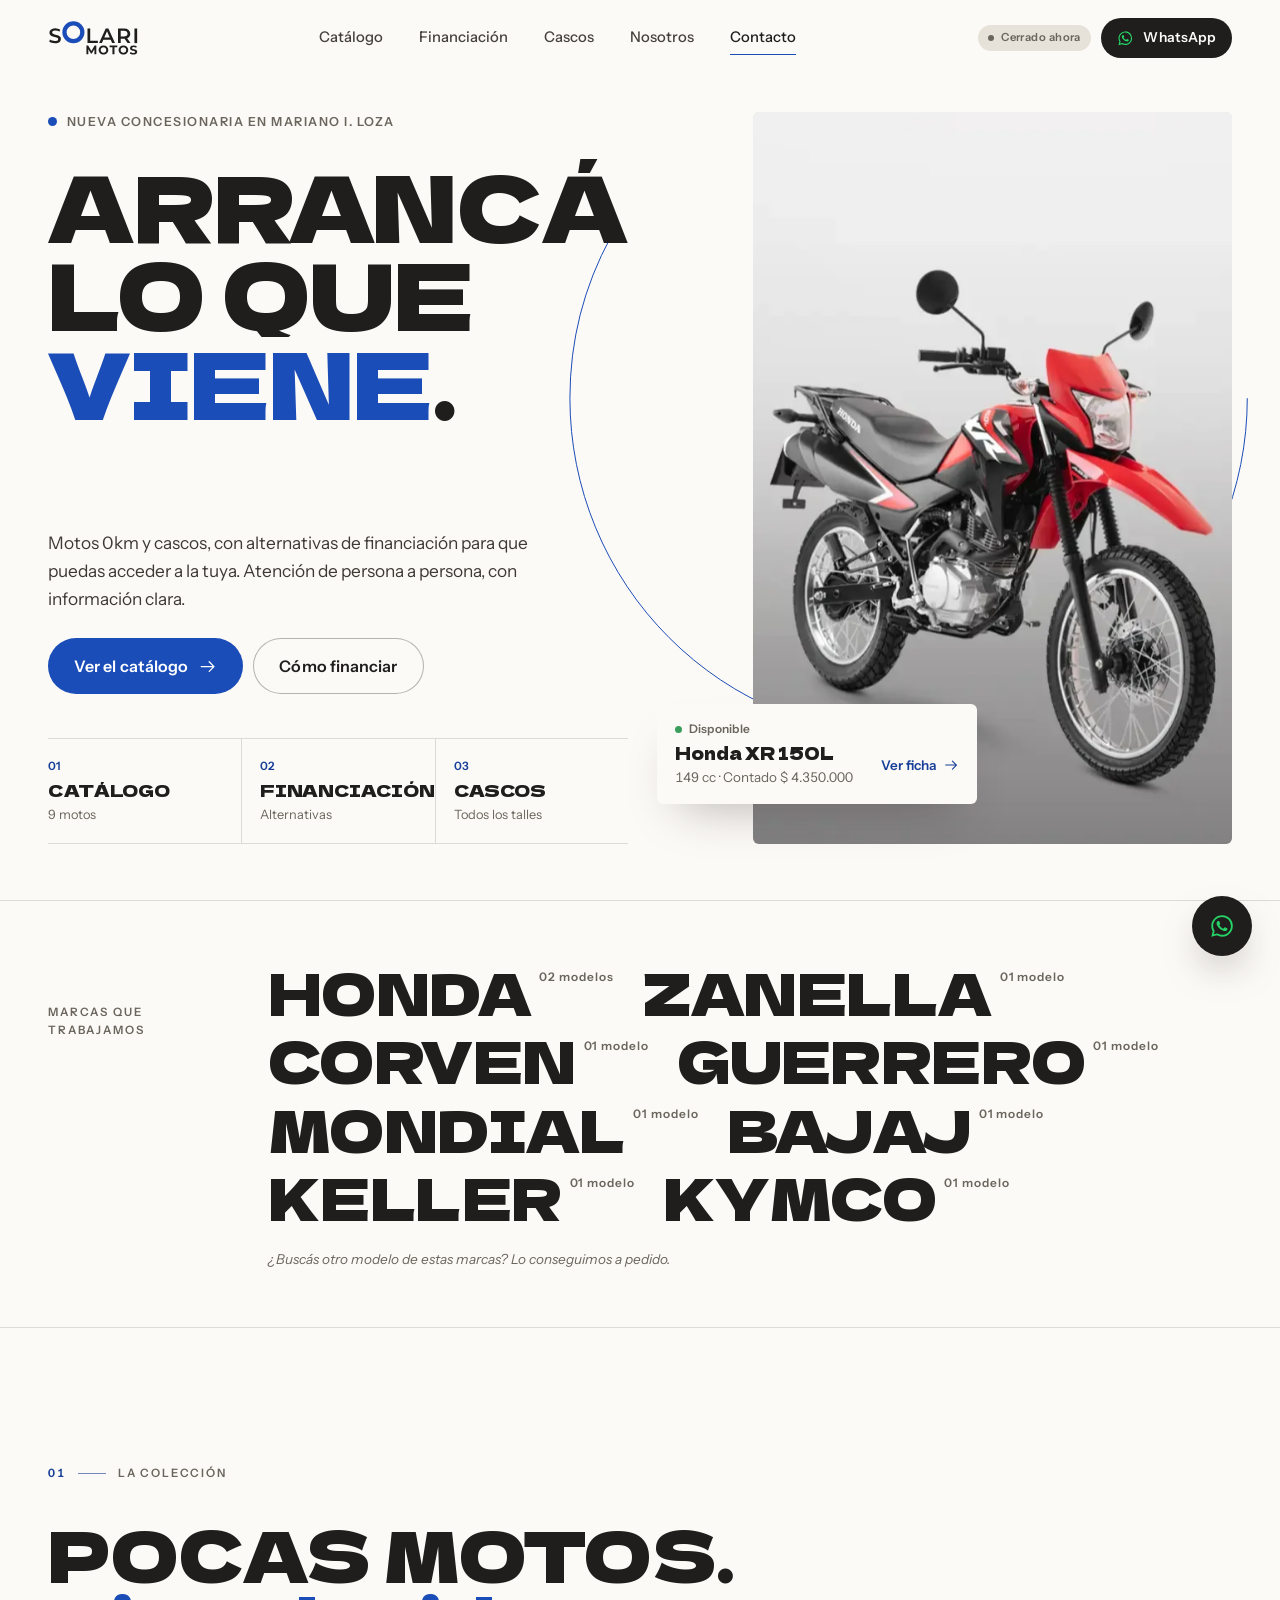
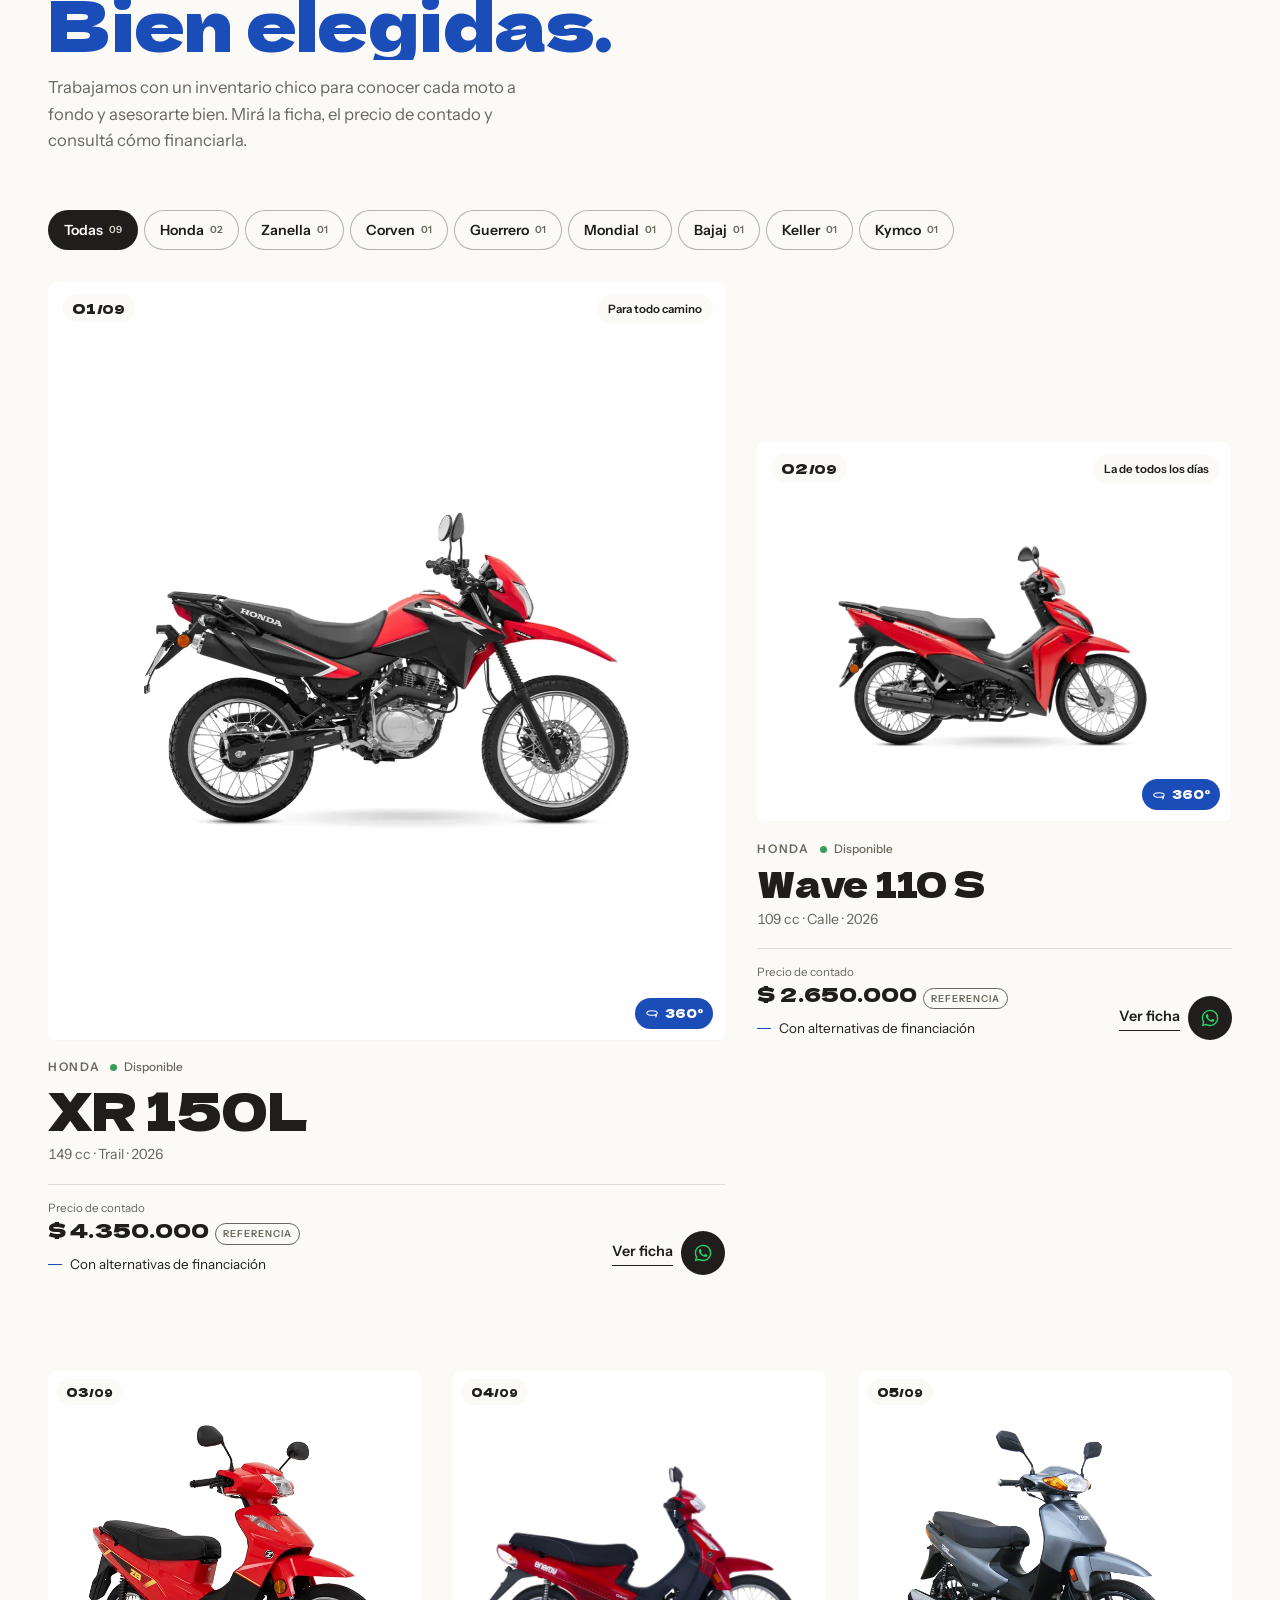
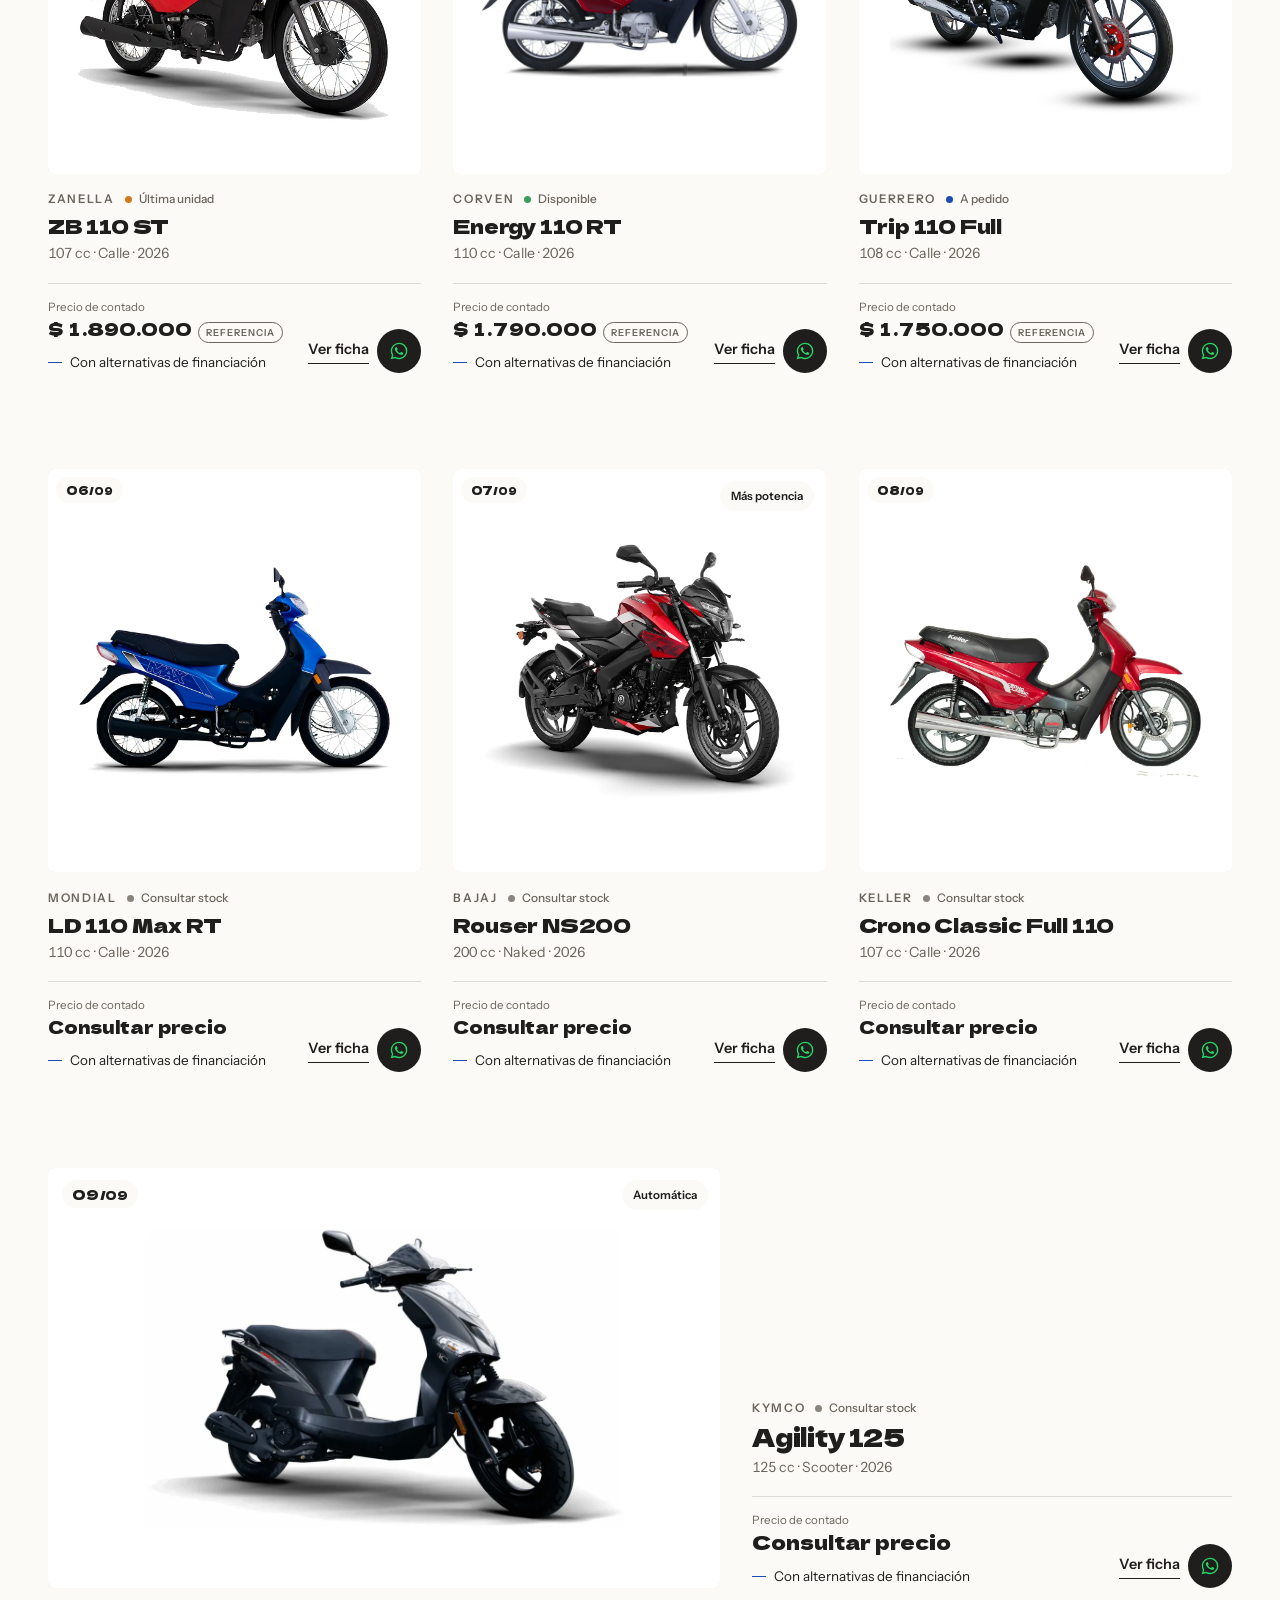
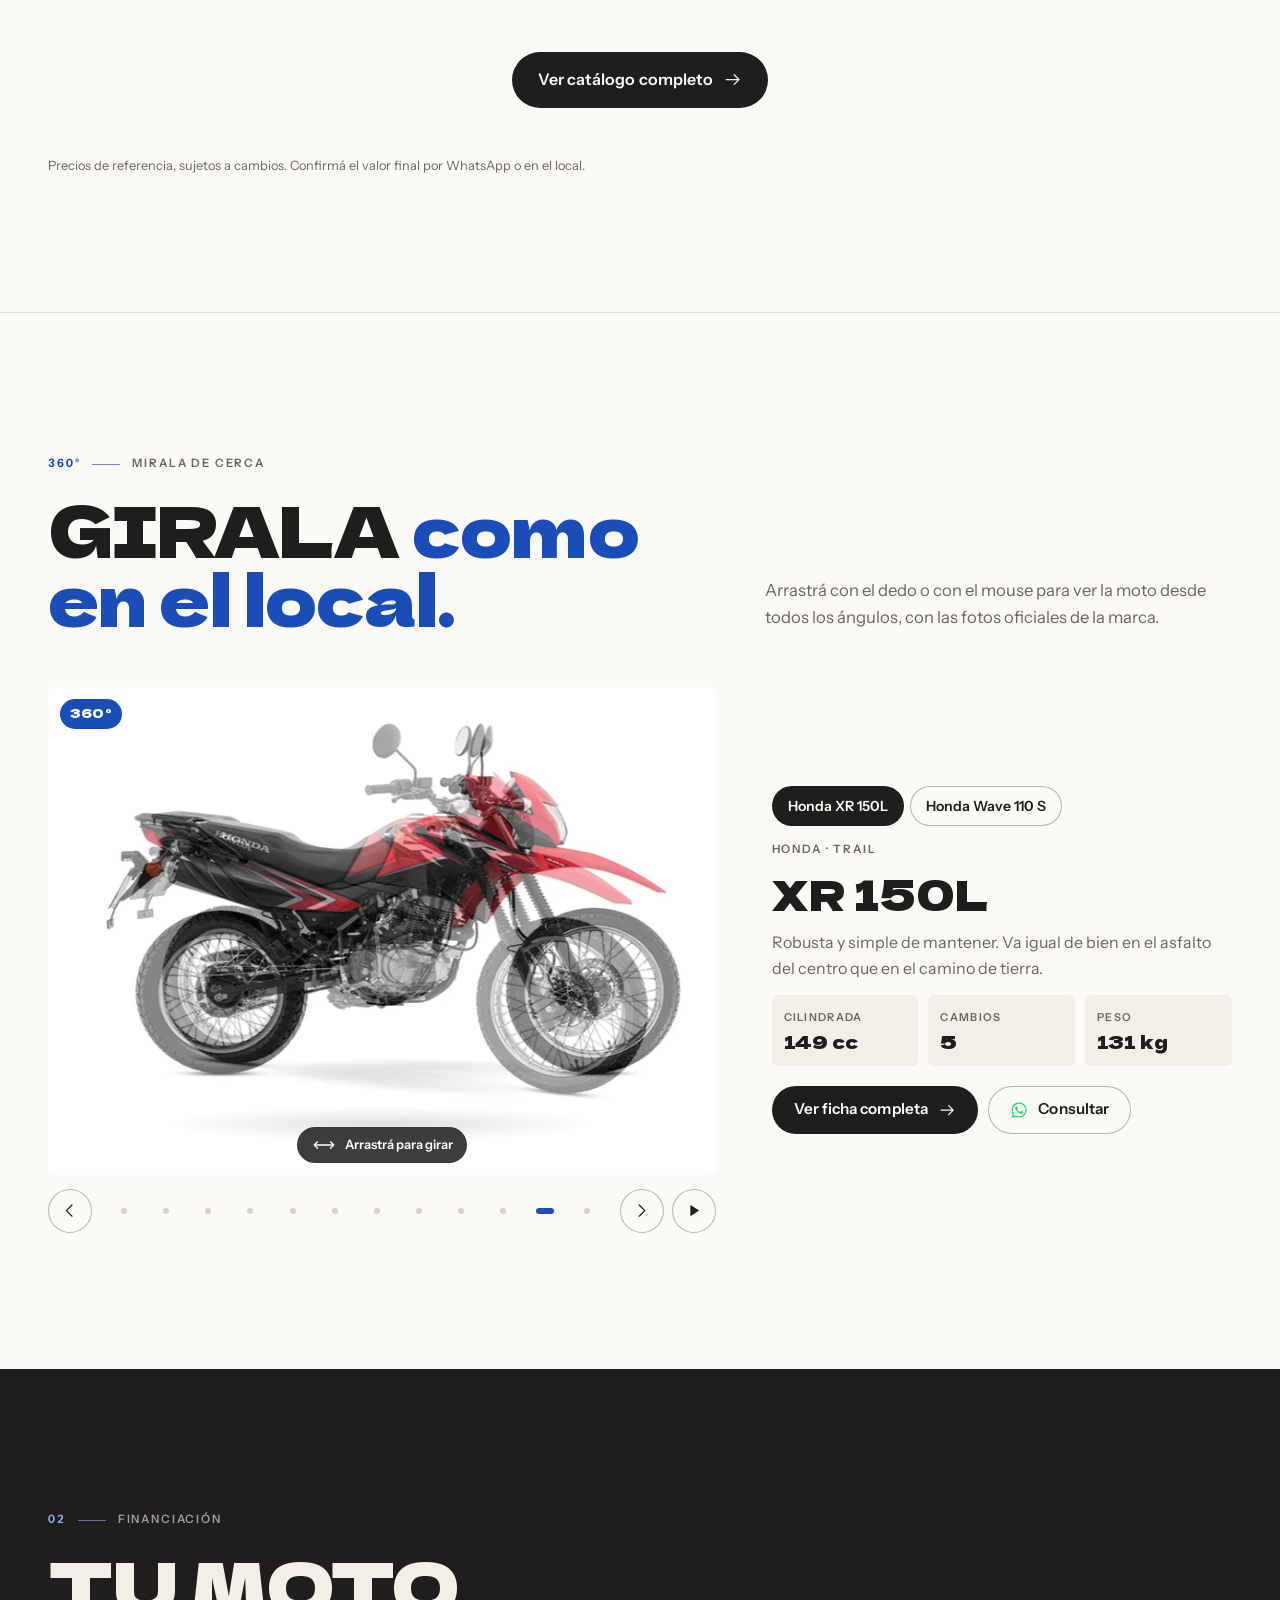
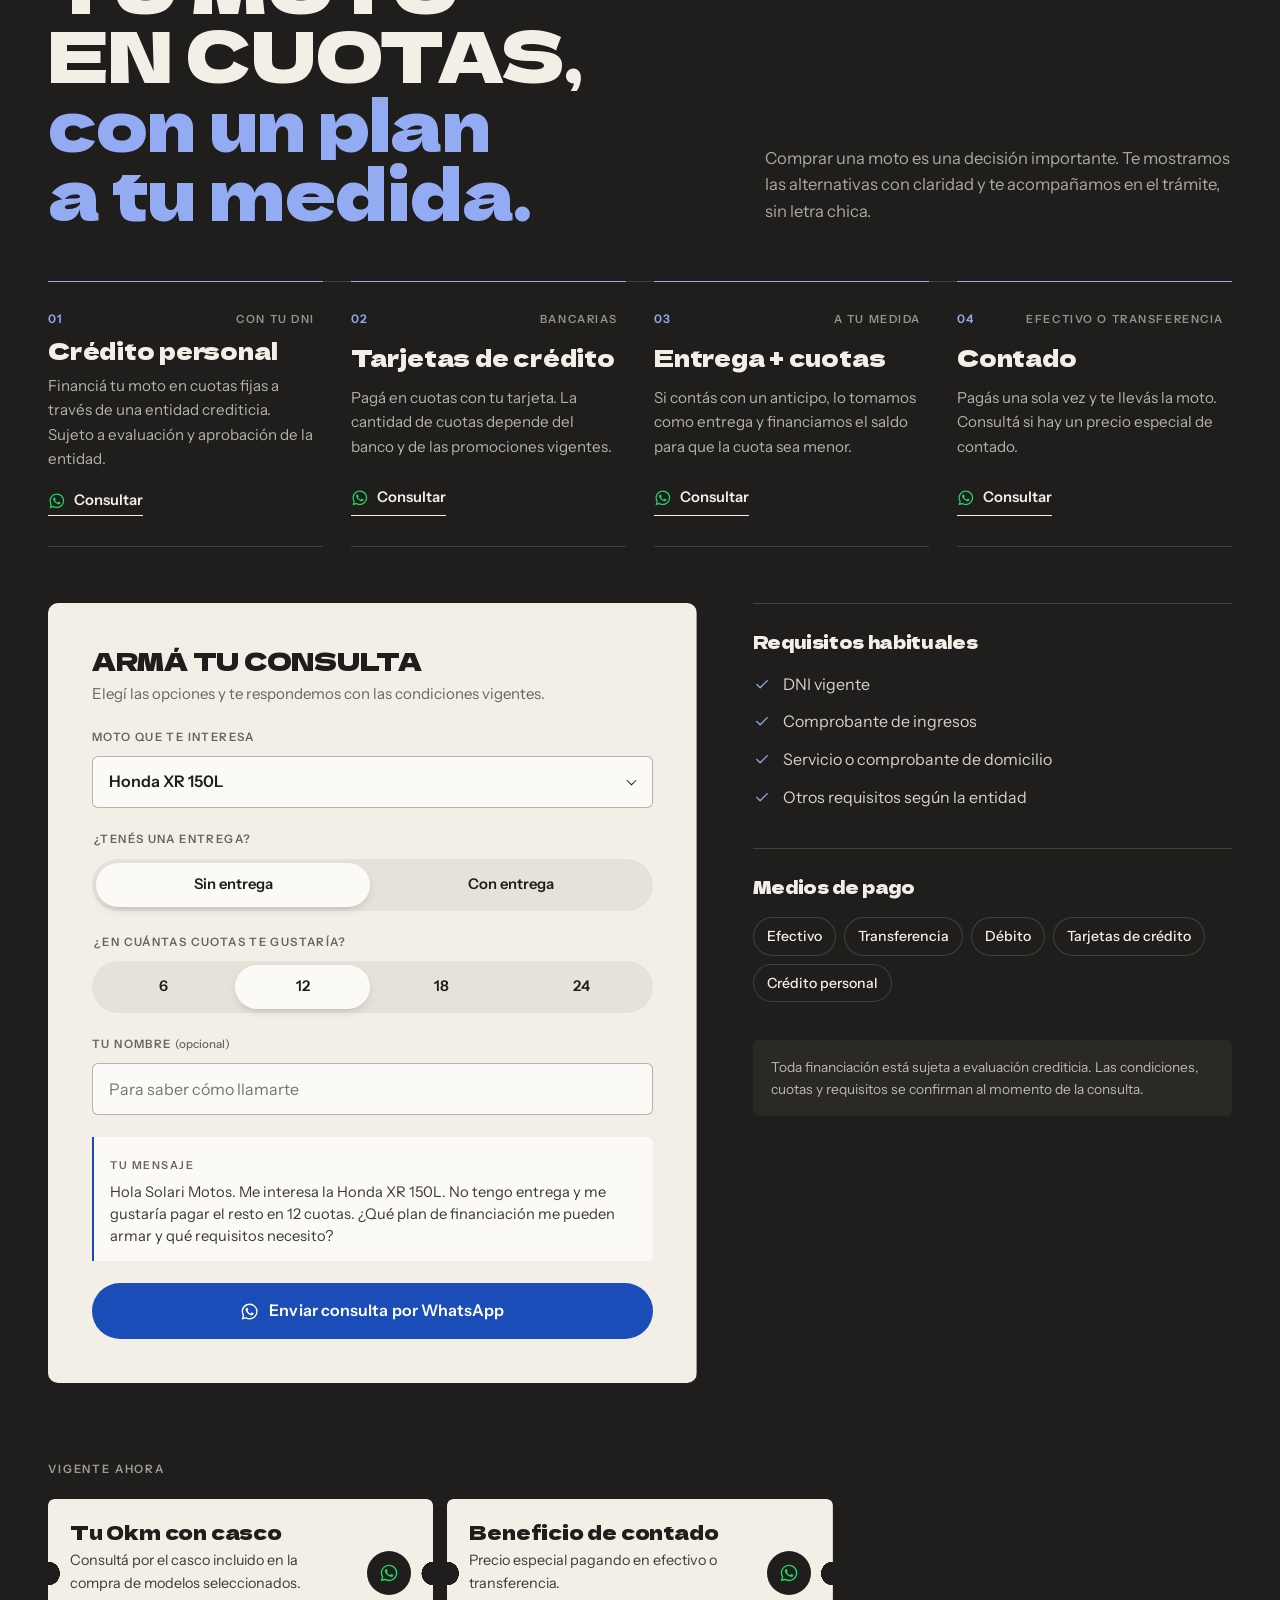
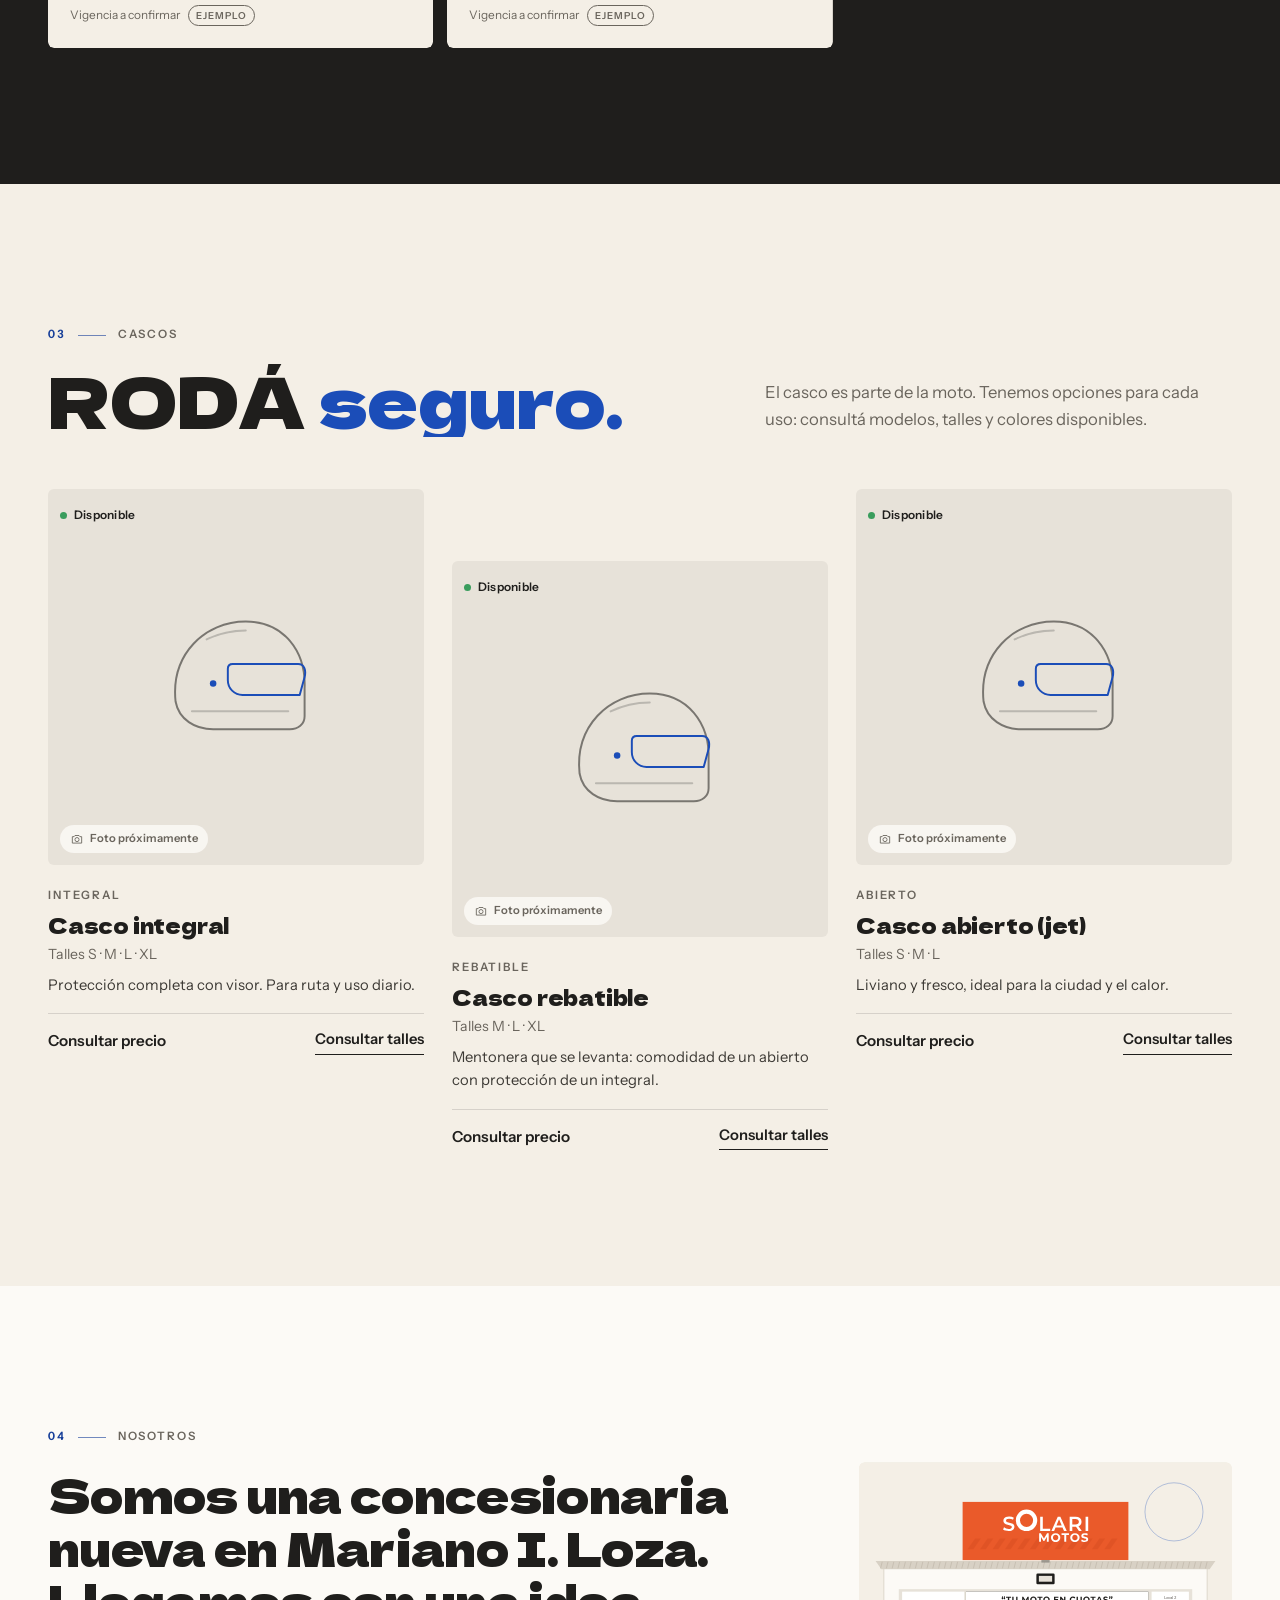
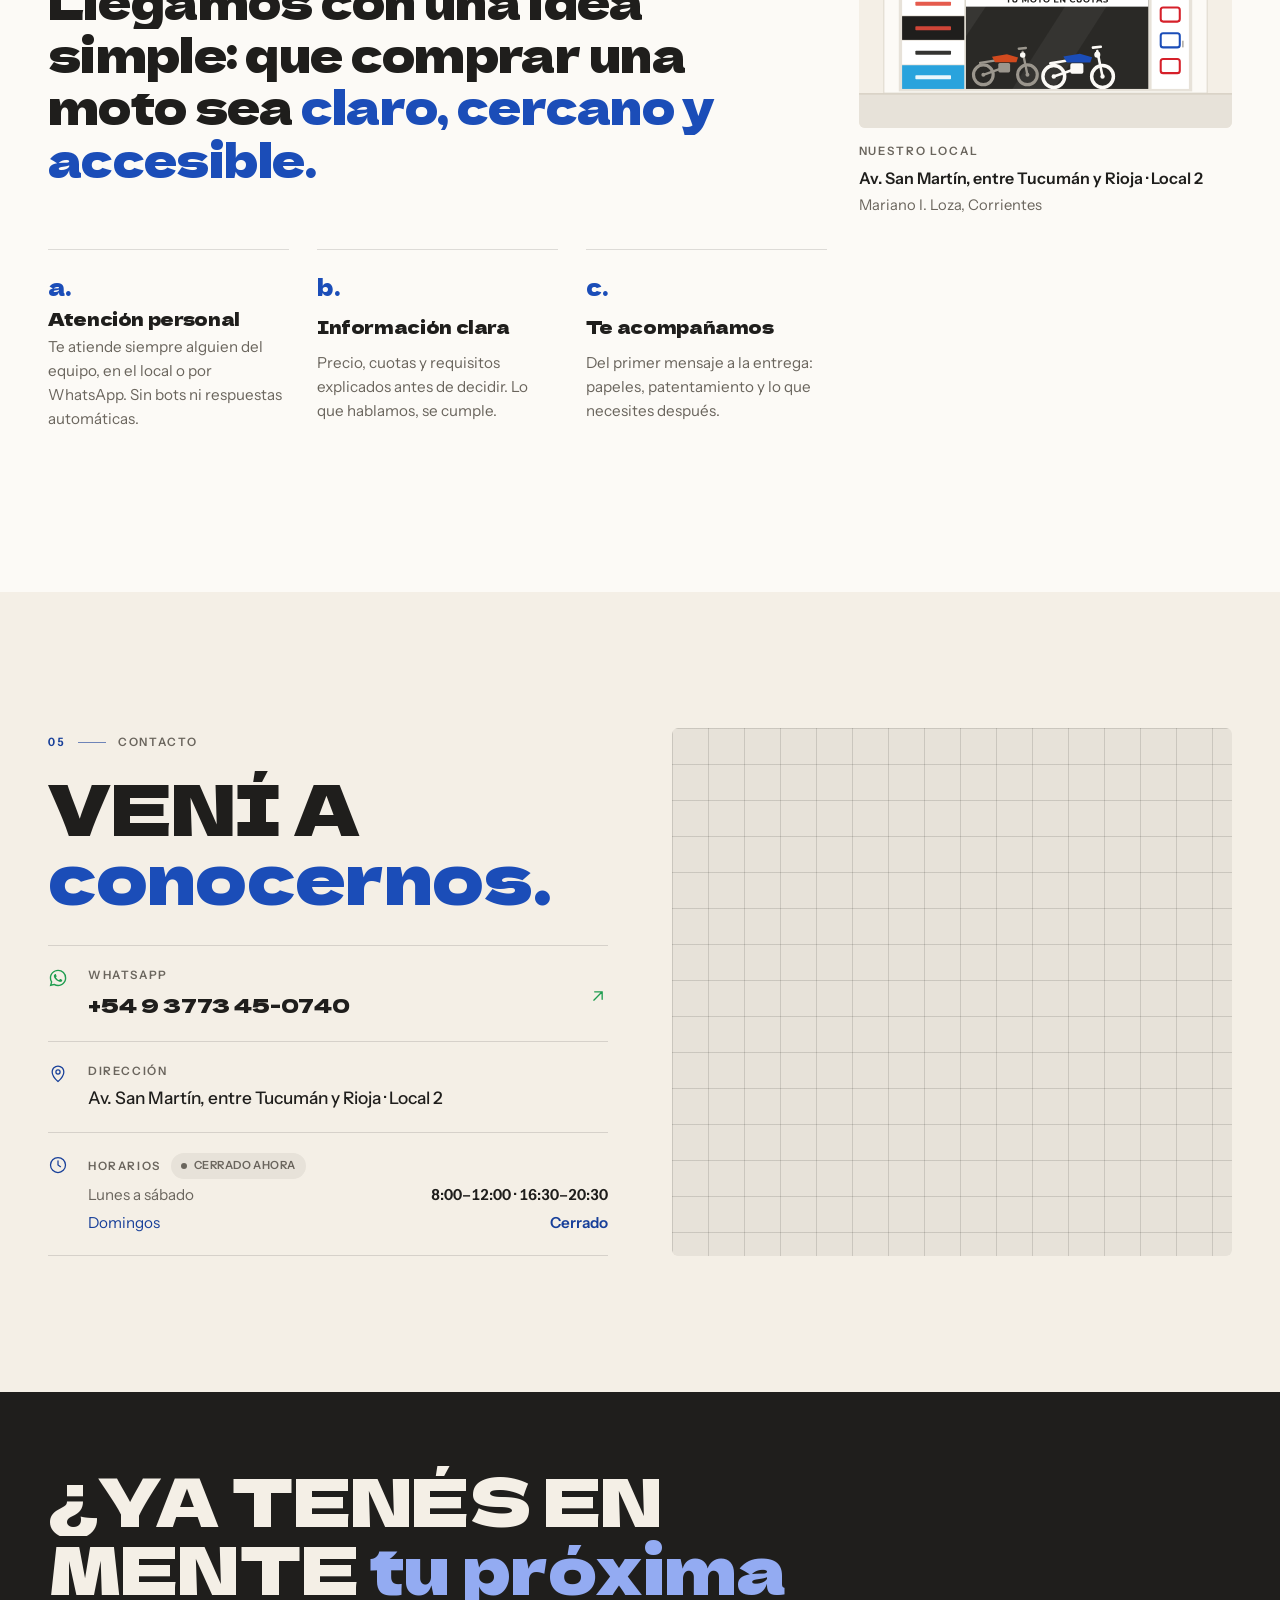
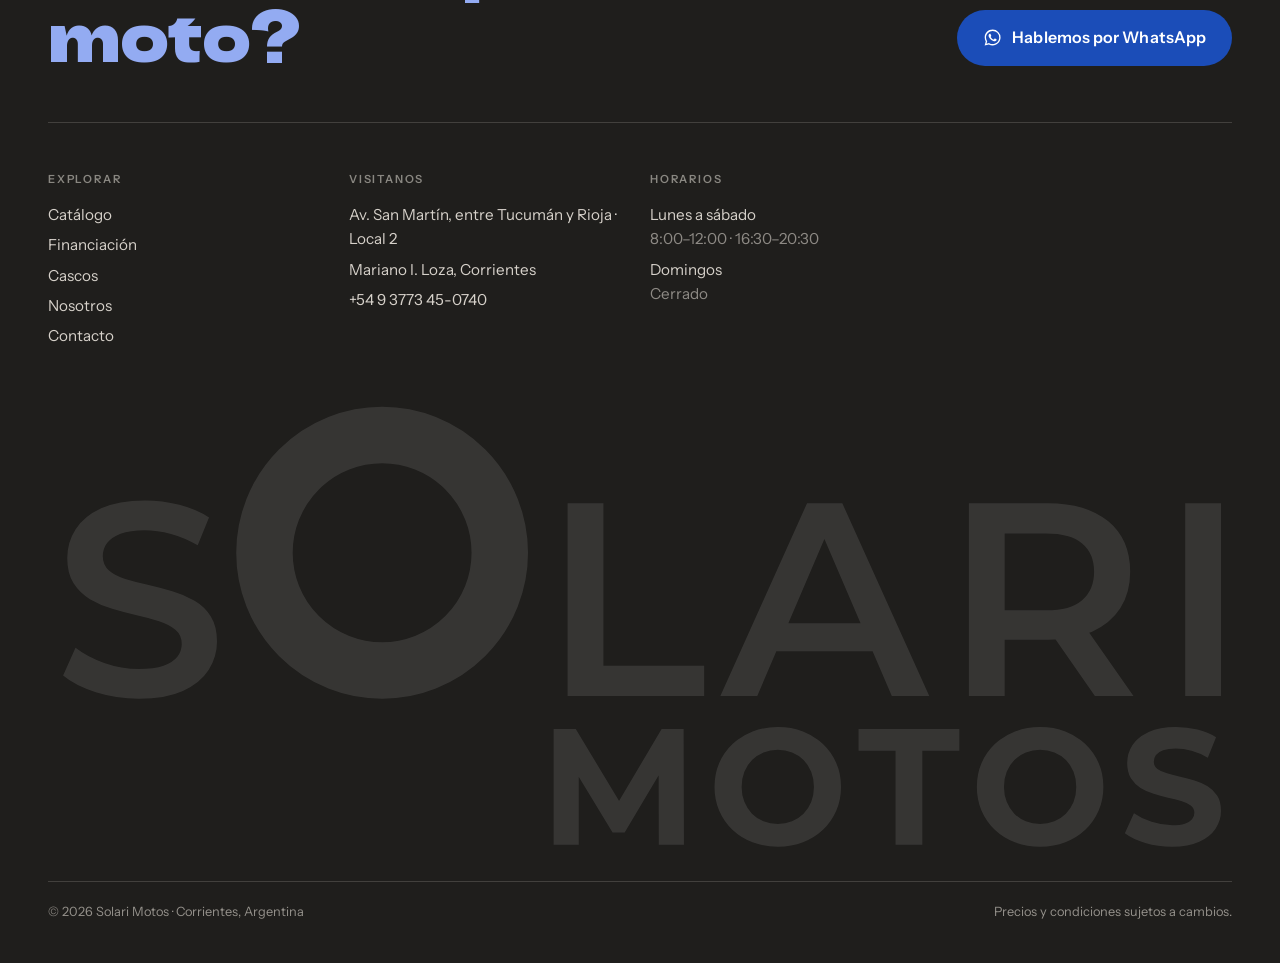
==== commit 264885c7: "Nuevas marcas con fotos y fichas oficiales, y vista 360° de las Honda - Mondial LD 110 Max RT, Bajaj" ====
--- a/index.html
+++ b/index.html
@@ -136,6 +136,26 @@
         <p class="collection__note" data-demo-note hidden>
           Precios de referencia, sujetos a cambios. Confirmá el valor final por WhatsApp o en el local.
         </p>
+      </div>
+    </section>
+
+    <!-- ============ VISTA 360° ============ -->
+    <section class="section spin-section" id="vista-360" aria-labelledby="spin-title" data-spin-section hidden>
+      <div class="container">
+        <header class="head head--split">
+          <div>
+            <p class="label" data-reveal><span class="label__n">360°</span> Mirala de cerca</p>
+            <h2 class="title" id="spin-title" data-split>Girala <em>como en el local.</em></h2>
+          </div>
+          <p class="head__intro" data-reveal style="--i:2">
+            Arrastrá con el dedo o con el mouse para ver la moto desde todos los ángulos,
+            con las fotos oficiales de la marca.
+          </p>
+        </header>
+        <div class="spin__grid">
+          <div class="spin__viewer" data-spin-viewer></div>
+          <div class="spin__info" data-spin-info aria-live="polite"></div>
+        </div>
       </div>
     </section>
 
@@ -343,6 +363,7 @@
 
   <script src="js/data.js" defer></script>
   <script src="js/common.js" defer></script>
+  <script src="js/visor360.js" defer></script>
   <script src="js/main.js" defer></script>
 </body>
 </html>
--- a/css/styles.css
+++ b/css/styles.css
@@ -973,7 +973,8 @@
 .product__top { display: flex; flex-wrap: wrap; align-items: center; justify-content: space-between; gap: 12px; margin-bottom: 22px; }
 .product__pager { display: flex; align-items: center; gap: 10px; font-size: .8rem; font-weight: 600; letter-spacing: .1em; color: var(--muted); font-variant-numeric: tabular-nums; }
 .product__grid { display: grid; gap: 32px; }
-.product__gallery { display: grid; gap: 10px; align-content: start; }
+.product__grid > *, .product__gallery > * { min-width: 0; }
+.product__gallery { display: grid; gap: 10px; align-content: start; min-width: 0; }
 .product__photo {
   position: relative; margin: 0 calc(var(--gutter) * -1);
   aspect-ratio: 4 / 3.4; overflow: hidden;
@@ -1062,5 +1063,122 @@
 .money__quick .chip sup { color: var(--accent-ink); }
 .field--amount { animation: riseIn .5s var(--ease) both; }
 
+/* ---------- 24. Visor 360° ---------- */
+.v360 { position: relative; display: grid; gap: 14px; user-select: none; -webkit-user-select: none; }
+.v360__stage {
+  position: relative; width: 100%;
+  background: #fff;
+  border-radius: var(--r);
+  overflow: hidden;
+  cursor: grab;
+  touch-action: pan-y;            /* el scroll vertical sigue funcionando en celular */
+  -webkit-tap-highlight-color: transparent;
+  outline-offset: 4px;
+}
+.v360.is-dragging .v360__stage { cursor: grabbing; }
+.v360__frame {
+  position: absolute; inset: 4% 3% 6%;
+  background-repeat: no-repeat;
+  background-position: 0 0;
+  will-change: background-position, opacity;
+  pointer-events: none;
+}
+.v360__frame[data-b] { opacity: 0; }
+.v360__floor {
+  position: absolute; left: 18%; right: 18%; bottom: 7%; height: 7%;
+  border-radius: 50%;
+  background: radial-gradient(closest-side, rgba(31, 30, 28, .14), transparent);
+  pointer-events: none;
+}
+.v360__loader {
+  position: absolute; inset: 0;
+  display: grid; place-content: center; justify-items: center; gap: 10px;
+  background: #fff;
+  font-size: .82rem; font-weight: 600; color: var(--muted);
+  transition: opacity .5s var(--ease), visibility 0s .5s;
+}
+.v360__loader svg { width: 54px; height: 54px; transform: rotate(-90deg); }
+.v360__track { fill: none; stroke: var(--stone); stroke-width: 4; }
+.v360__bar { fill: none; stroke: var(--accent); stroke-width: 4; stroke-linecap: round; stroke-dasharray: 126; stroke-dashoffset: 126; transition: stroke-dashoffset .25s; }
+.v360.is-loading .v360__loader svg { animation: v360spin 1.4s linear infinite; }
+.v360.is-ready .v360__loader { opacity: 0; visibility: hidden; }
+@keyframes v360spin { to { transform: rotate(270deg); } }
+
+.v360__hint {
+  position: absolute; left: 50%; bottom: 12px; translate: -50% 0;
+  display: inline-flex; align-items: center; gap: 8px;
+  padding: 8px 14px; border-radius: 999px;
+  background: rgba(31, 30, 28, .86); color: #fff;
+  font-size: .8rem; font-weight: 600; white-space: nowrap;
+  opacity: 0; transition: opacity .5s var(--ease), translate .5s var(--ease);
+  pointer-events: none;
+}
+.v360.is-ready .v360__hint { opacity: 1; animation: v360nudge 2.4s var(--ease) 2.8s 2; }
+.v360.is-touched .v360__hint { opacity: 0; translate: -50% 8px; animation: none; }
+.v360__hint-icon { width: 26px; height: 14px; fill: none; stroke: currentColor; stroke-width: 2.4; stroke-linecap: round; stroke-linejoin: round; }
+@keyframes v360nudge { 0%, 100% { translate: -50% 0; } 25% { translate: calc(-50% - 8px) 0; } 75% { translate: calc(-50% + 8px) 0; } }
+
+.v360__badge {
+  position: absolute; left: 12px; top: 12px;
+  padding: 5px 10px; border-radius: 999px;
+  background: var(--accent); color: #fff;
+  font-family: var(--f-display); font-size: .78rem; letter-spacing: .02em;
+}
+.v360__ui { display: flex; align-items: center; gap: 8px; }
+.v360__btn {
+  flex: none; width: 44px; height: 44px; border-radius: 50%;
+  display: grid; place-items: center;
+  box-shadow: inset 0 0 0 1px var(--line-strong);
+  transition: background-color .3s, color .3s, box-shadow .3s;
+}
+.v360__btn:hover { background: var(--graphite); color: var(--white); box-shadow: none; }
+.v360__btn--play[aria-pressed="true"] { background: var(--accent); color: #fff; box-shadow: none; }
+.v360__dial { flex: 1; display: flex; align-items: center; justify-content: space-between; gap: 2px; padding: 0 4px; min-width: 0; }
+.v360__dial button { position: relative; flex: 1; height: 44px; min-width: 0; }
+.v360__dial button::before {
+  content: ''; position: absolute; left: 50%; top: 50%;
+  width: 6px; height: 6px; border-radius: 50%; translate: -50% -50%;
+  background: var(--stone-2);
+  transition: width .35s var(--ease), background-color .35s, height .35s var(--ease);
+}
+.v360__dial button.is-on::before { width: 18px; height: 6px; border-radius: 6px; background: var(--accent); }
+.v360.is-error .v360__loader { opacity: 1; visibility: visible; }
+
+/* Insignia 360° en tarjetas */
+.moto__360 {
+  position: absolute; right: 12px; bottom: 12px; z-index: 2;
+  display: inline-flex; align-items: center; gap: 6px;
+  padding: 6px 10px; border-radius: 999px;
+  background: var(--accent); color: #fff;
+  font-family: var(--f-display); font-size: .72rem;
+}
+.moto__360 svg { width: 14px; height: 14px; }
+
+/* Bloque 360° del inicio */
+.spin-section { background: var(--white); border-top: 1px solid var(--line); overflow: hidden; }
+.spin__grid { display: grid; gap: 28px; }
+.spin__switch { display: flex; gap: 6px; flex-wrap: wrap; }
+.spin__viewer { min-width: 0; }
+.spin__info { display: grid; gap: 14px; align-content: start; }
+.spin__name { font-family: var(--f-display); font-size: clamp(1.6rem, 6vw, 2.4rem); line-height: 1.05; }
+.spin__meta { color: var(--muted); }
+.spin__specs { display: grid; grid-template-columns: repeat(3, minmax(0, 1fr)); gap: 10px; }
+.spin__specs div { padding: 14px 12px; border-radius: var(--r); background: var(--ivory); }
+.spin__specs dt { font-size: .68rem; font-weight: 600; letter-spacing: .12em; text-transform: uppercase; color: var(--muted); }
+.spin__specs dd { margin-top: 4px; font-family: var(--f-display); font-size: clamp(.95rem, 3.8vw, 1.15rem); line-height: 1.15; overflow-wrap: anywhere; }
+.spin__actions { display: flex; flex-wrap: wrap; gap: 10px; margin-top: 6px; }
+
+/* Ficha: pestañas de la galería y ficha agrupada */
+.gallery-tabs { justify-self: start; display: inline-flex; gap: 4px; padding: 4px; border-radius: 999px; background: var(--stone); margin-bottom: 10px; }
+.gallery-tabs button { min-height: 40px; padding: 8px 16px; border-radius: 999px; font-size: .88rem; font-weight: 600; transition: background-color .3s, box-shadow .3s; }
+.gallery-tabs button[aria-selected="true"] { background: var(--white); box-shadow: 0 4px 12px -6px rgba(31, 30, 28, .4); }
+.gallery-tabs .tab-360 { display: inline-flex; align-items: center; gap: 6px; }
+.gallery-tabs .tab-360 b { font-family: var(--f-display); font-weight: 400; color: var(--accent); }
+.product__specs-title { font-family: var(--f-display); font-size: 1.3rem; text-transform: uppercase; margin-bottom: 8px; }
+.specs-group { margin-top: 6px; }
+.specs-group + .specs-group { margin-top: 18px; }
+.specs-group h3 { font-family: var(--f-display); font-size: .95rem; letter-spacing: .02em; text-transform: uppercase; margin-bottom: 6px; }
+.status--consultar { --st: #8a857c; }
+
 /* Imagen que no cargó: se oculta y queda la ilustración de fondo */
 img.is-broken { opacity: 0 !important; }
--- a/css/responsive.css
+++ b/css/responsive.css
@@ -132,6 +132,8 @@
   .map__frame { min-height: 520px; }
 
   .footer { padding-bottom: 40px; }
+  .spin__grid { grid-template-columns: 1.45fr 1fr; gap: 56px; align-items: center; }
+  .spin__name { font-size: 2.6rem; }
   /* Páginas internas */
   .page-head { padding: calc(var(--header-h) + 48px) 0 64px; }
   .page-head__grid { grid-template-columns: 1.4fr 1fr; align-items: end; column-gap: 64px; }
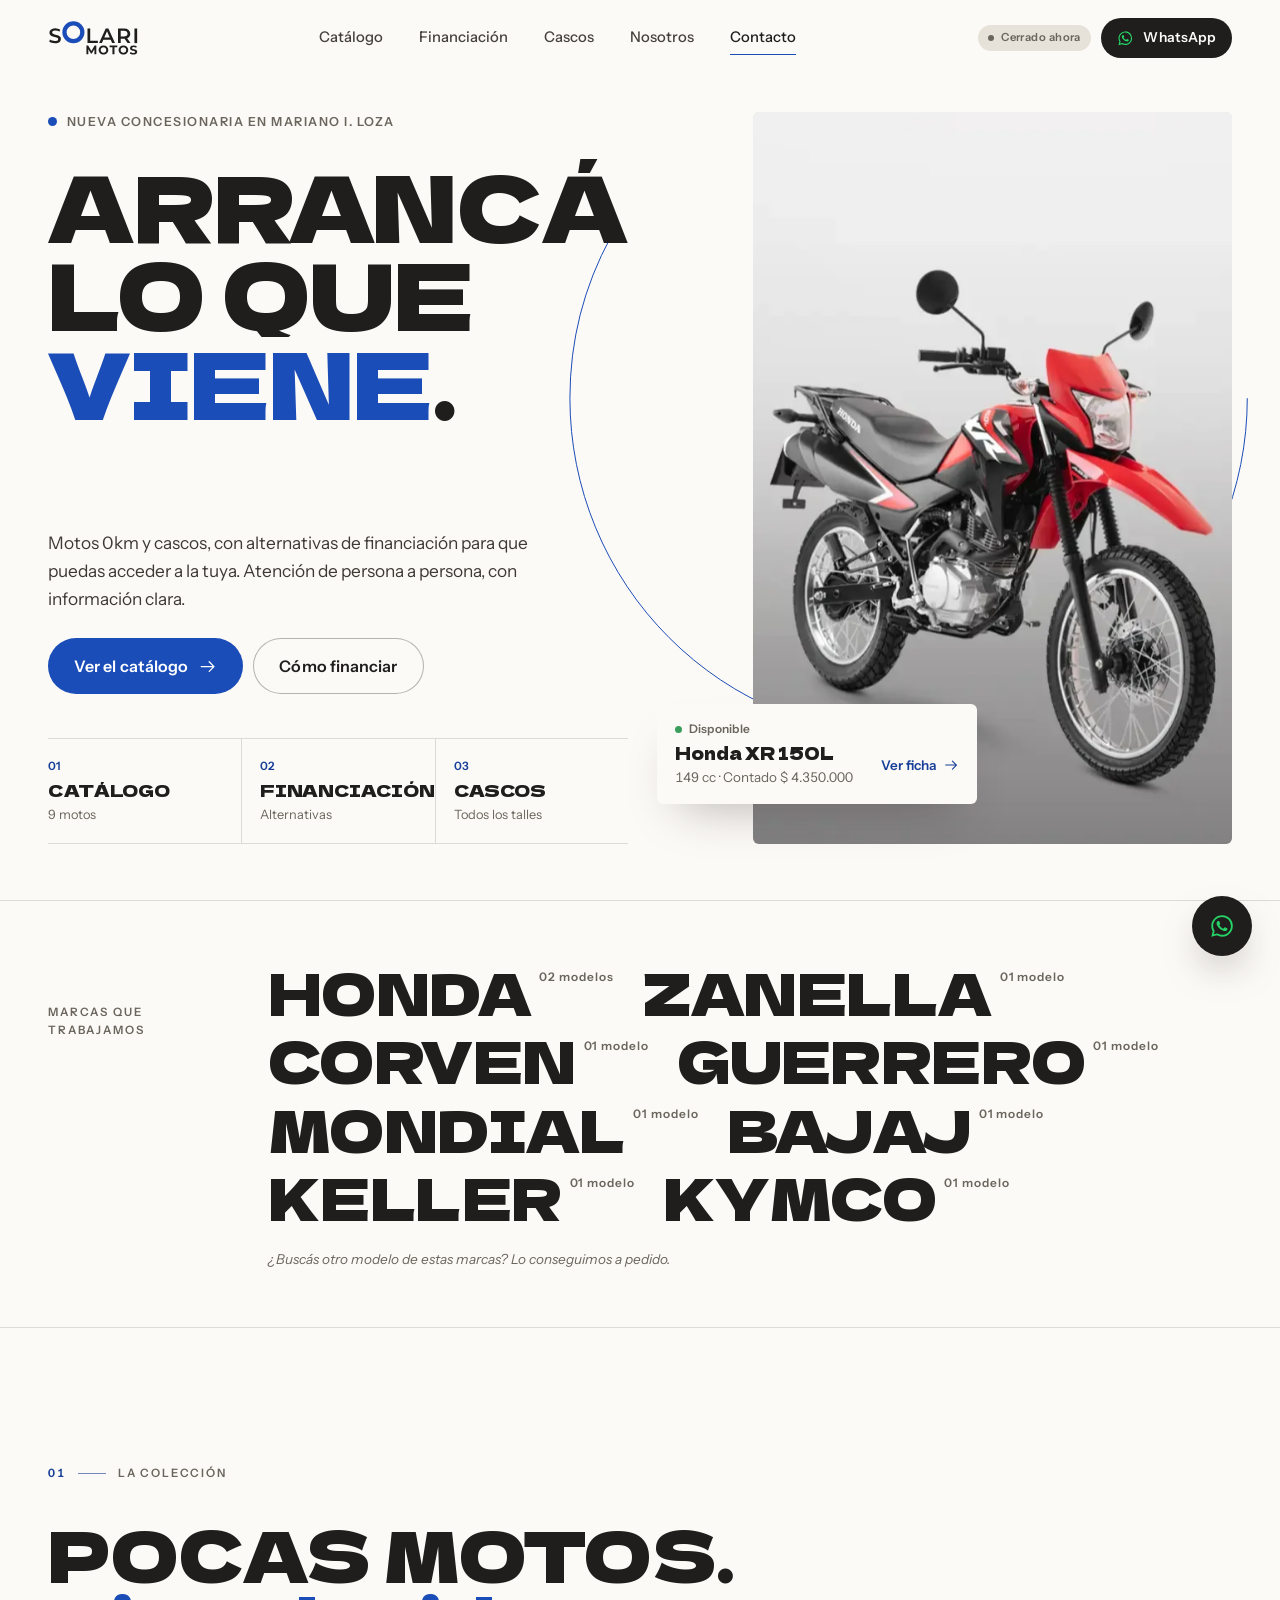
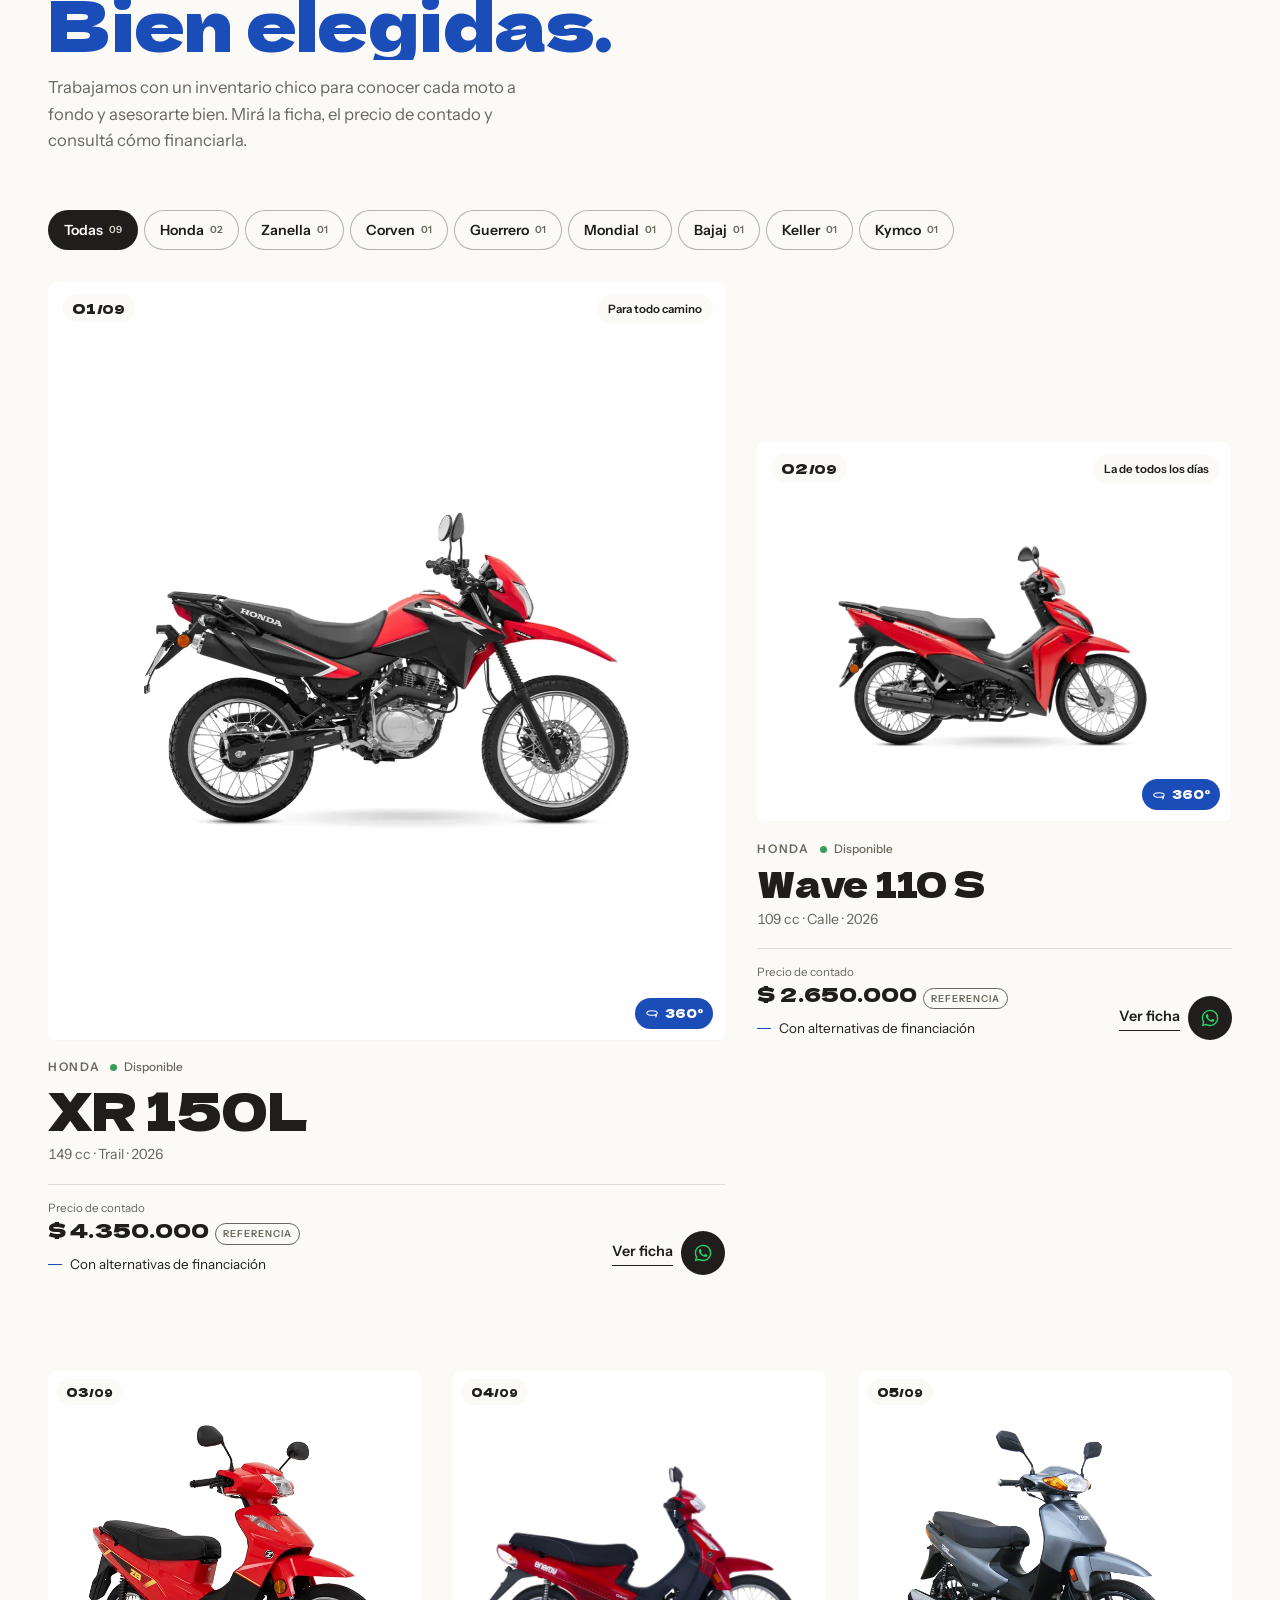
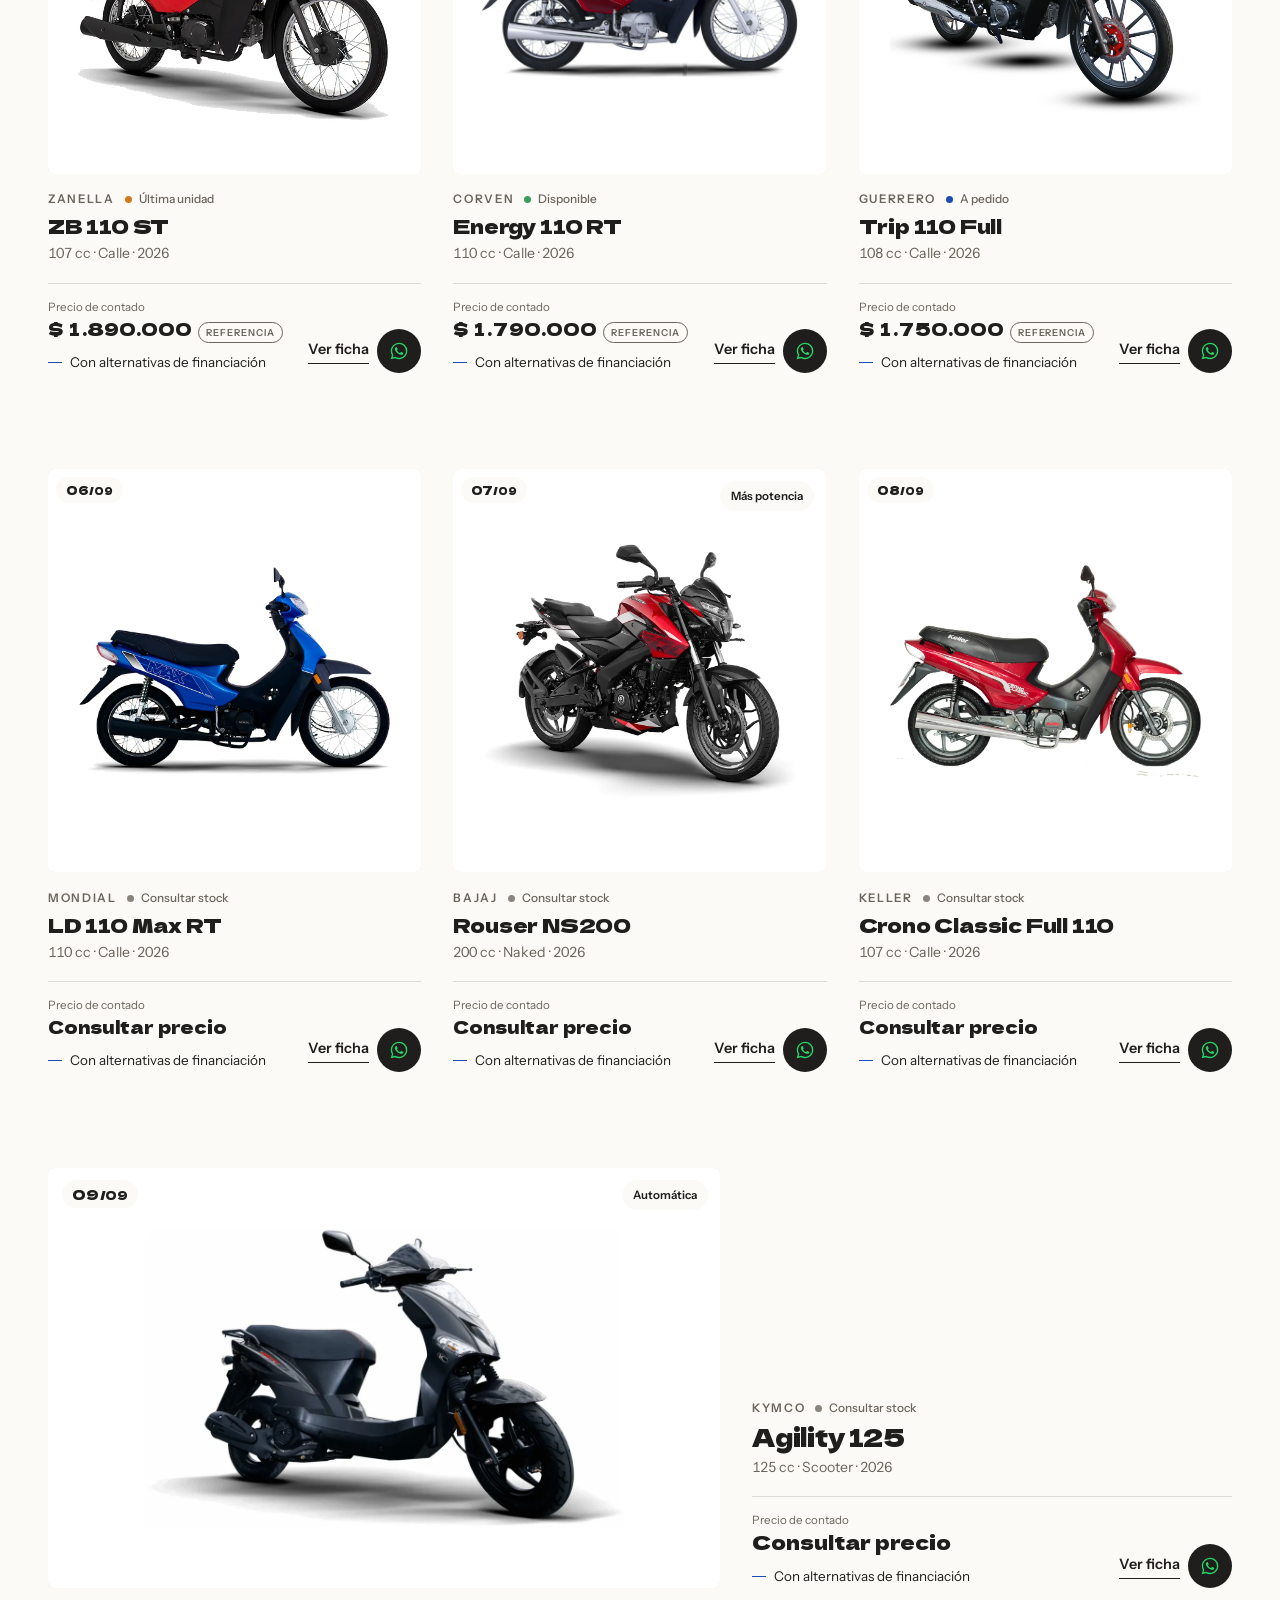
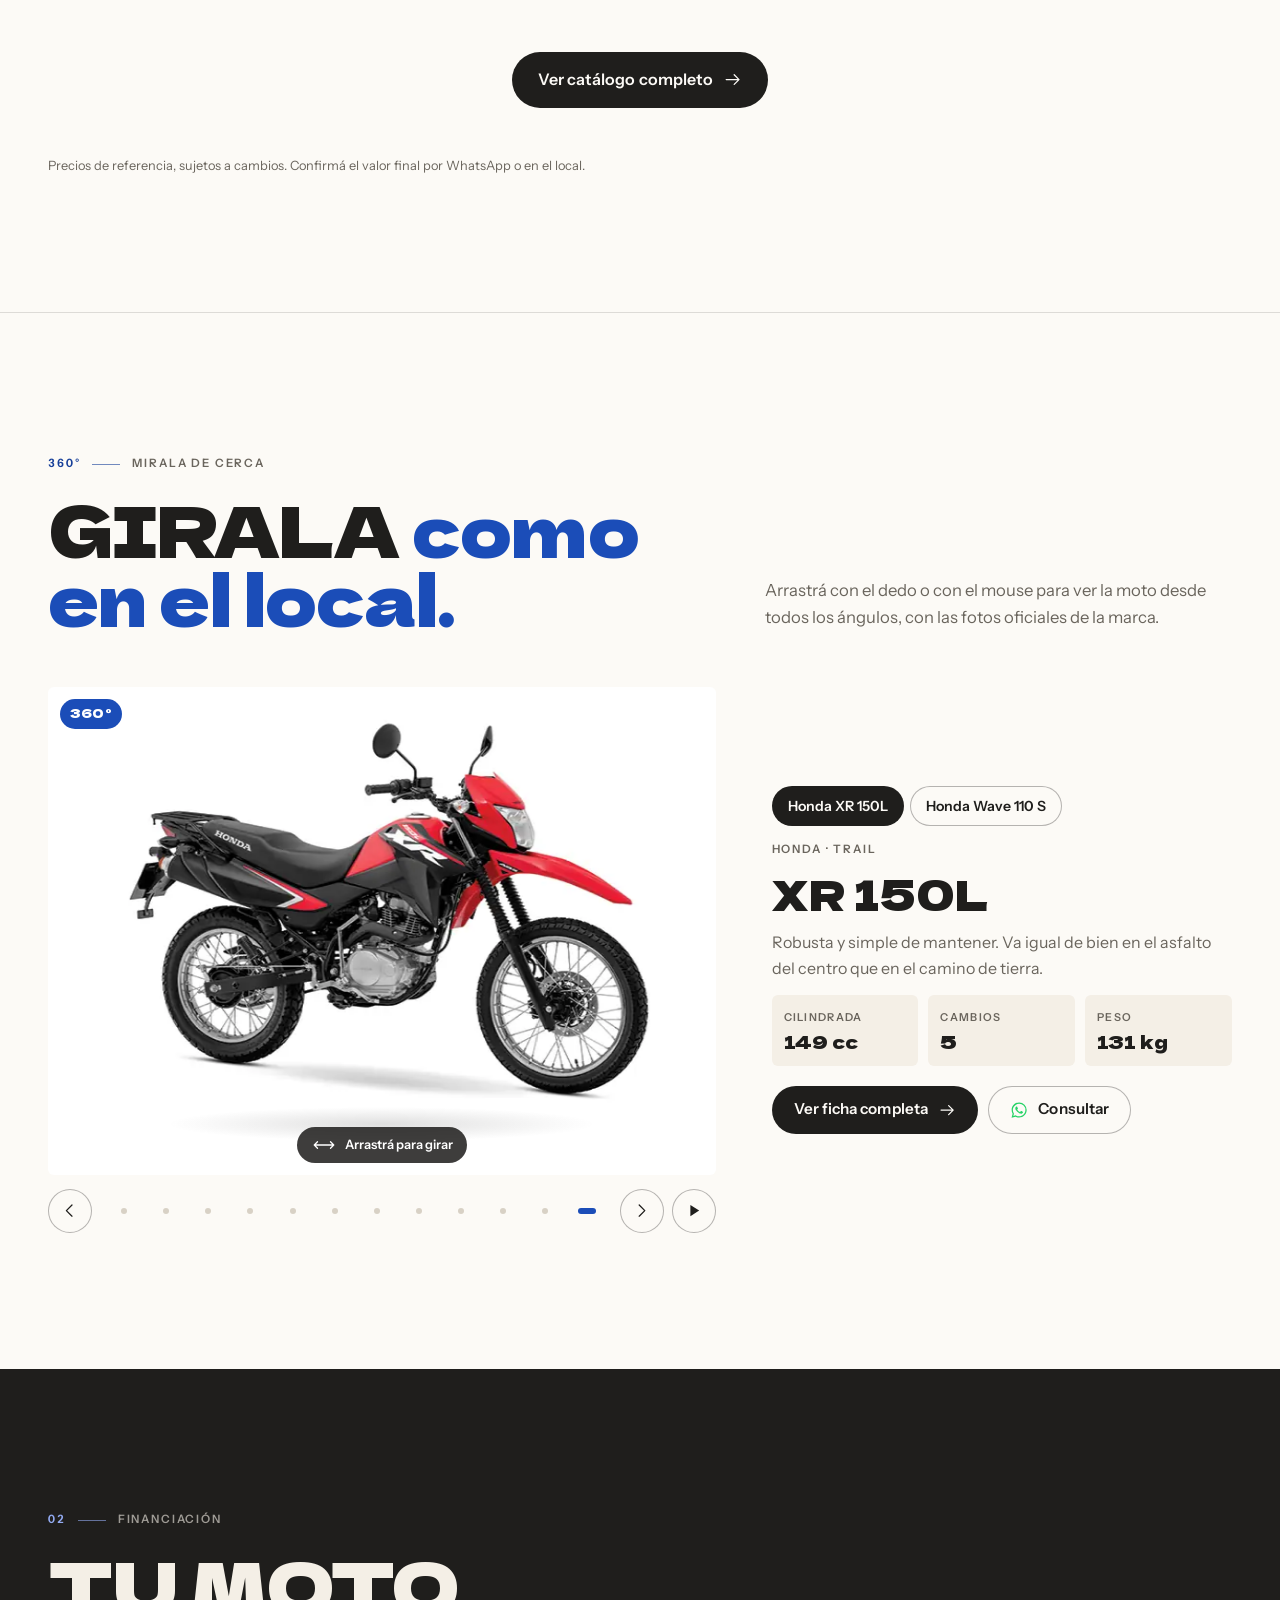
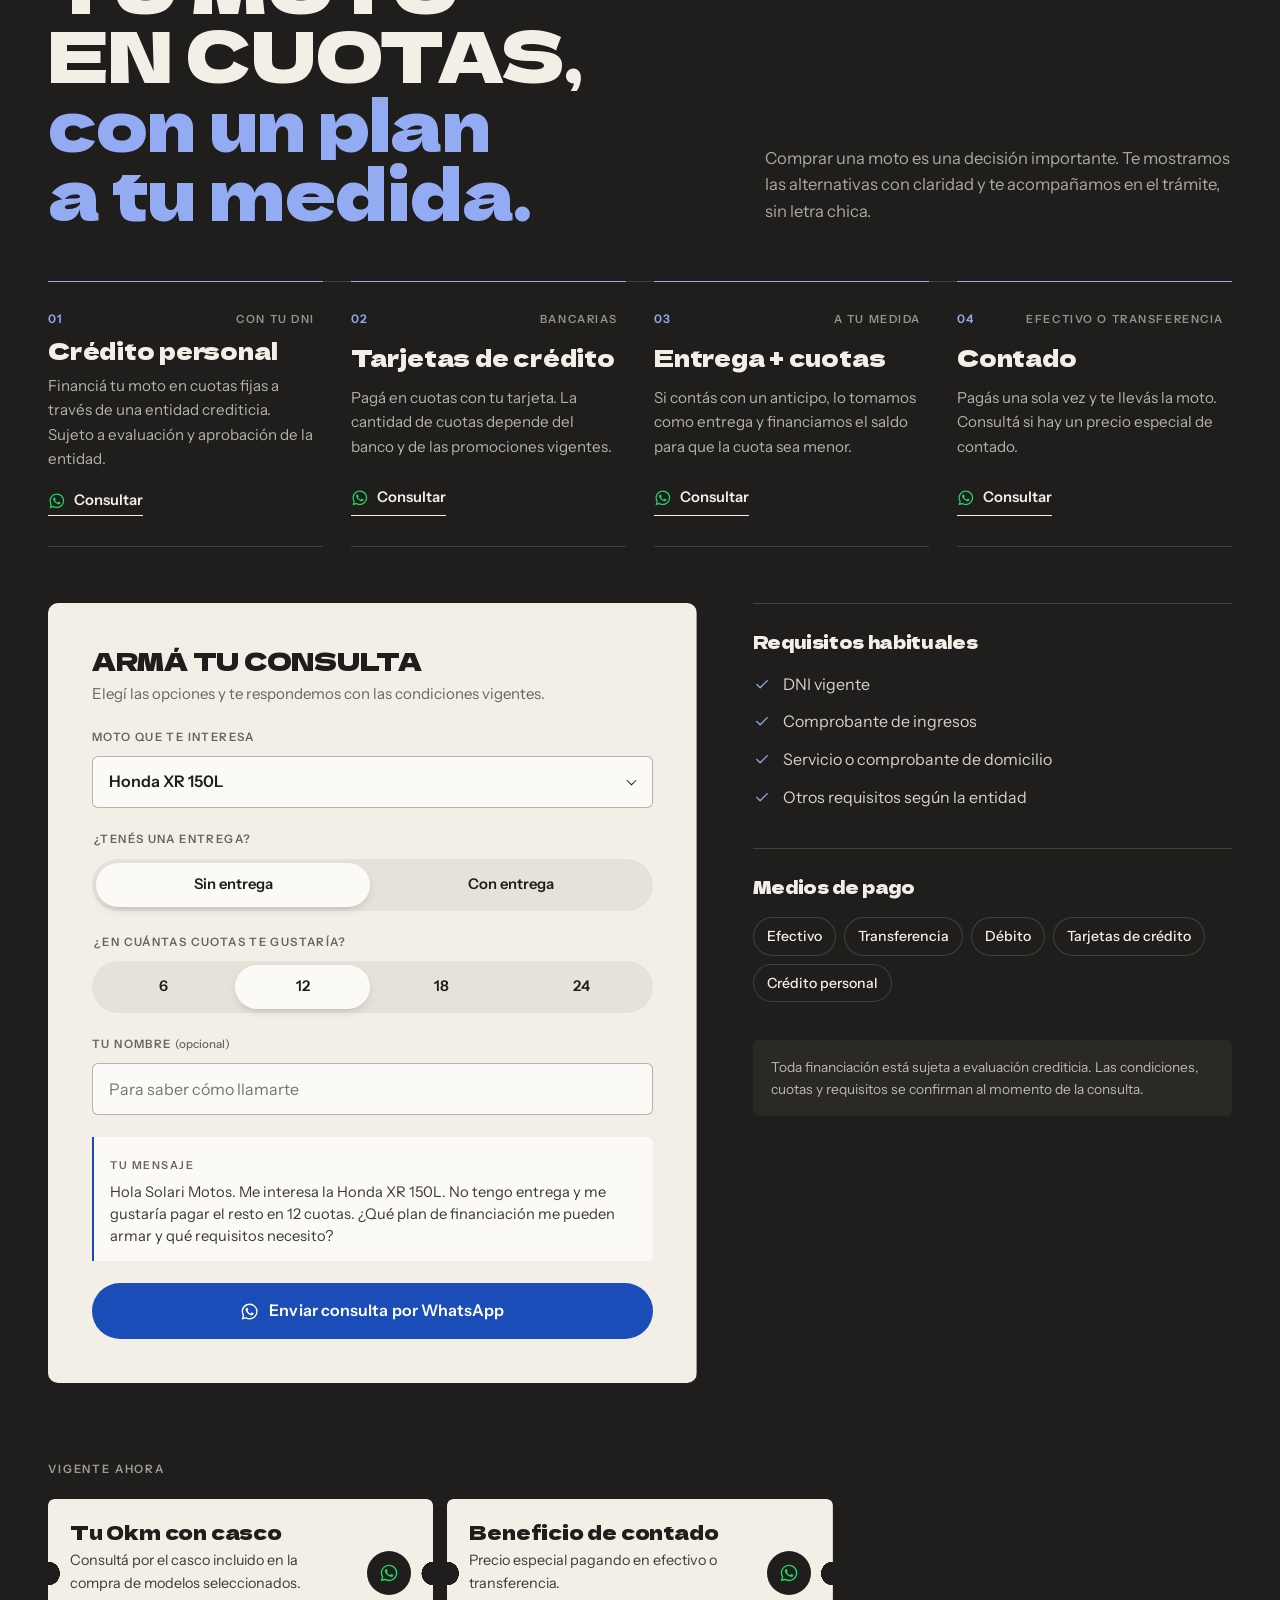
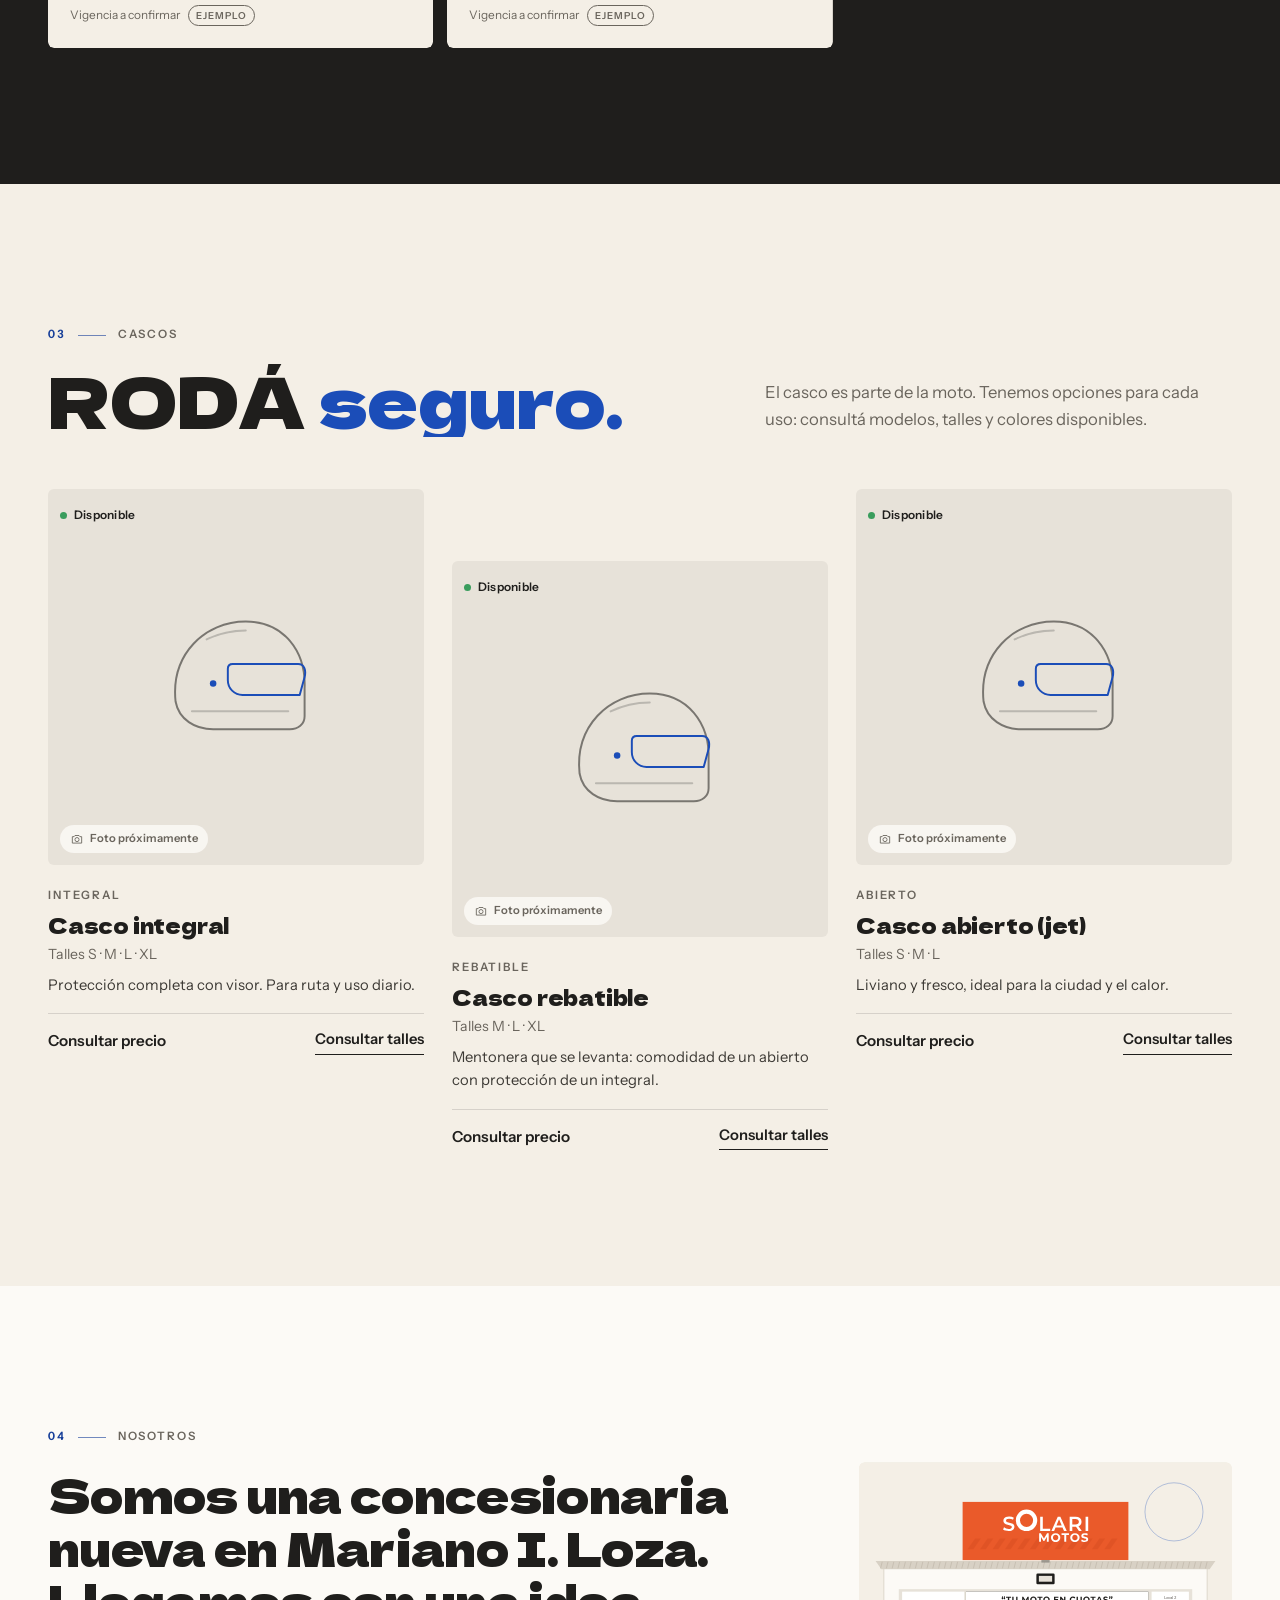
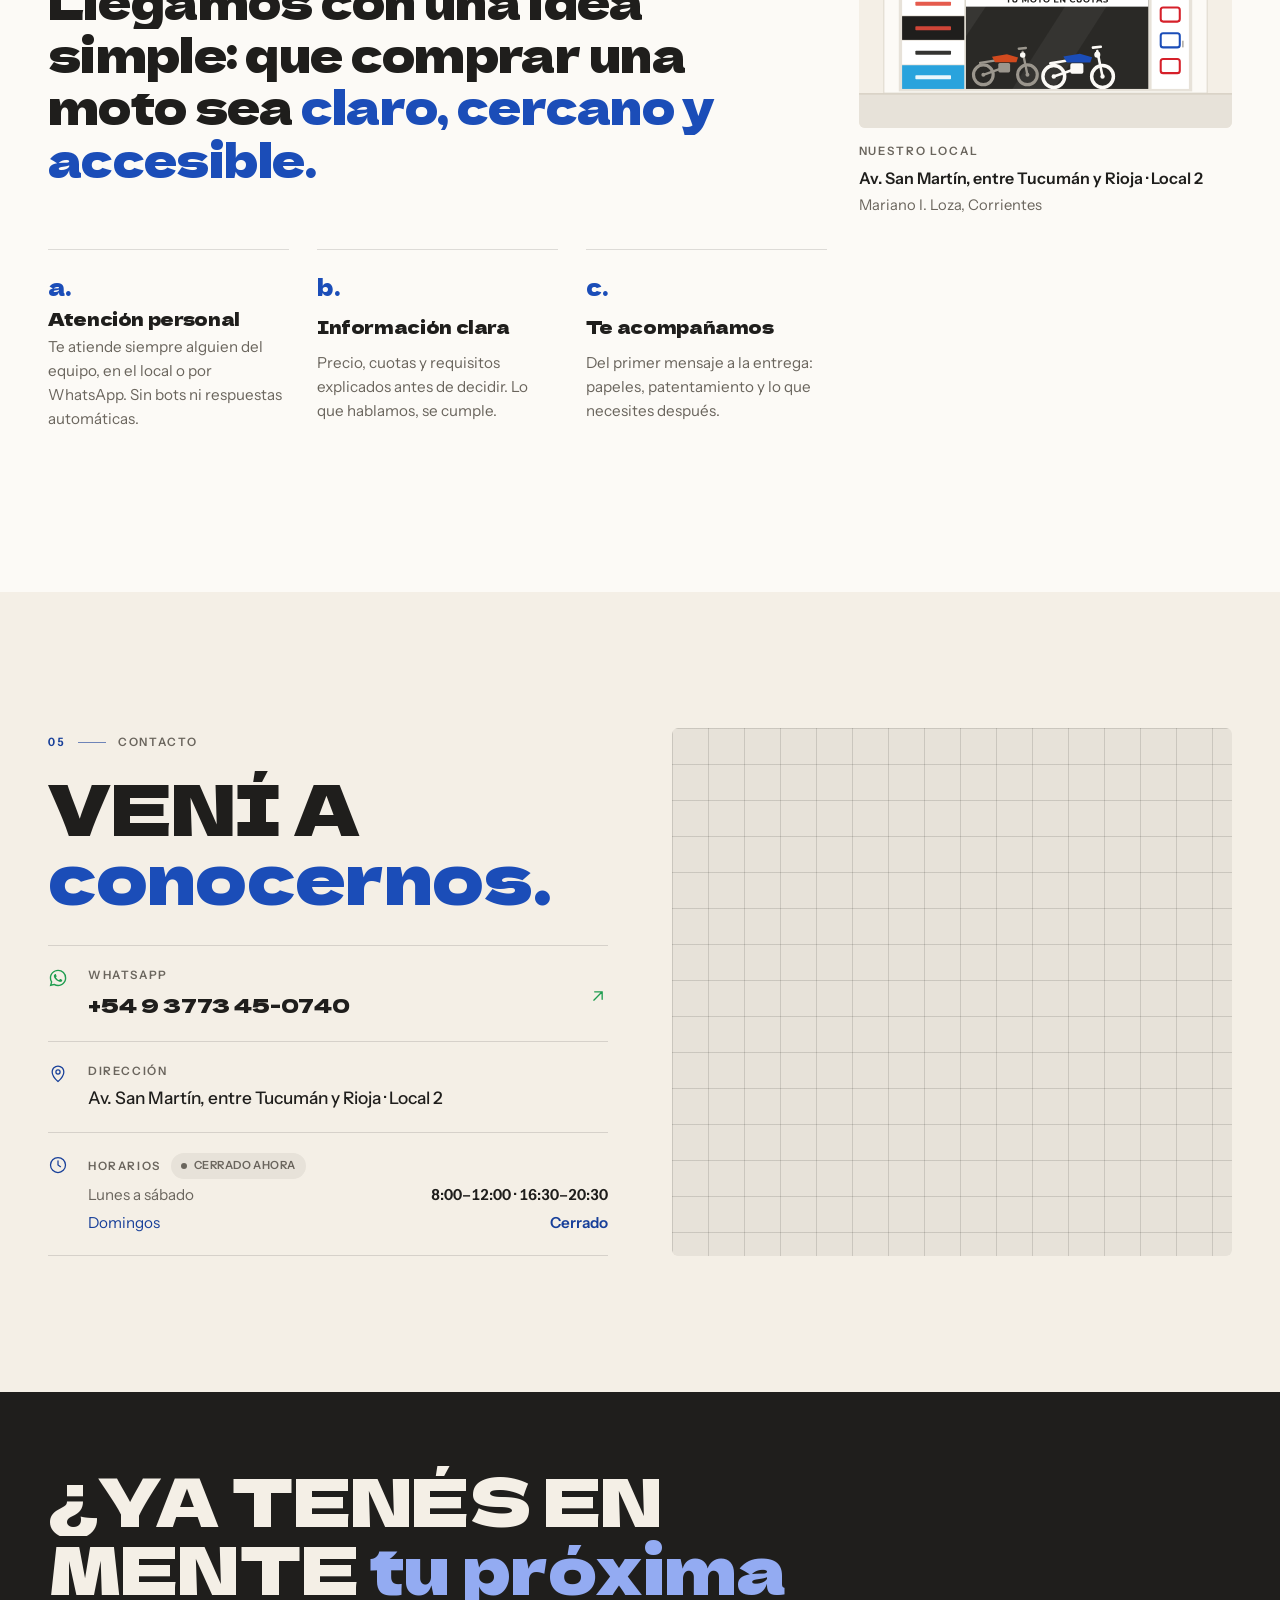
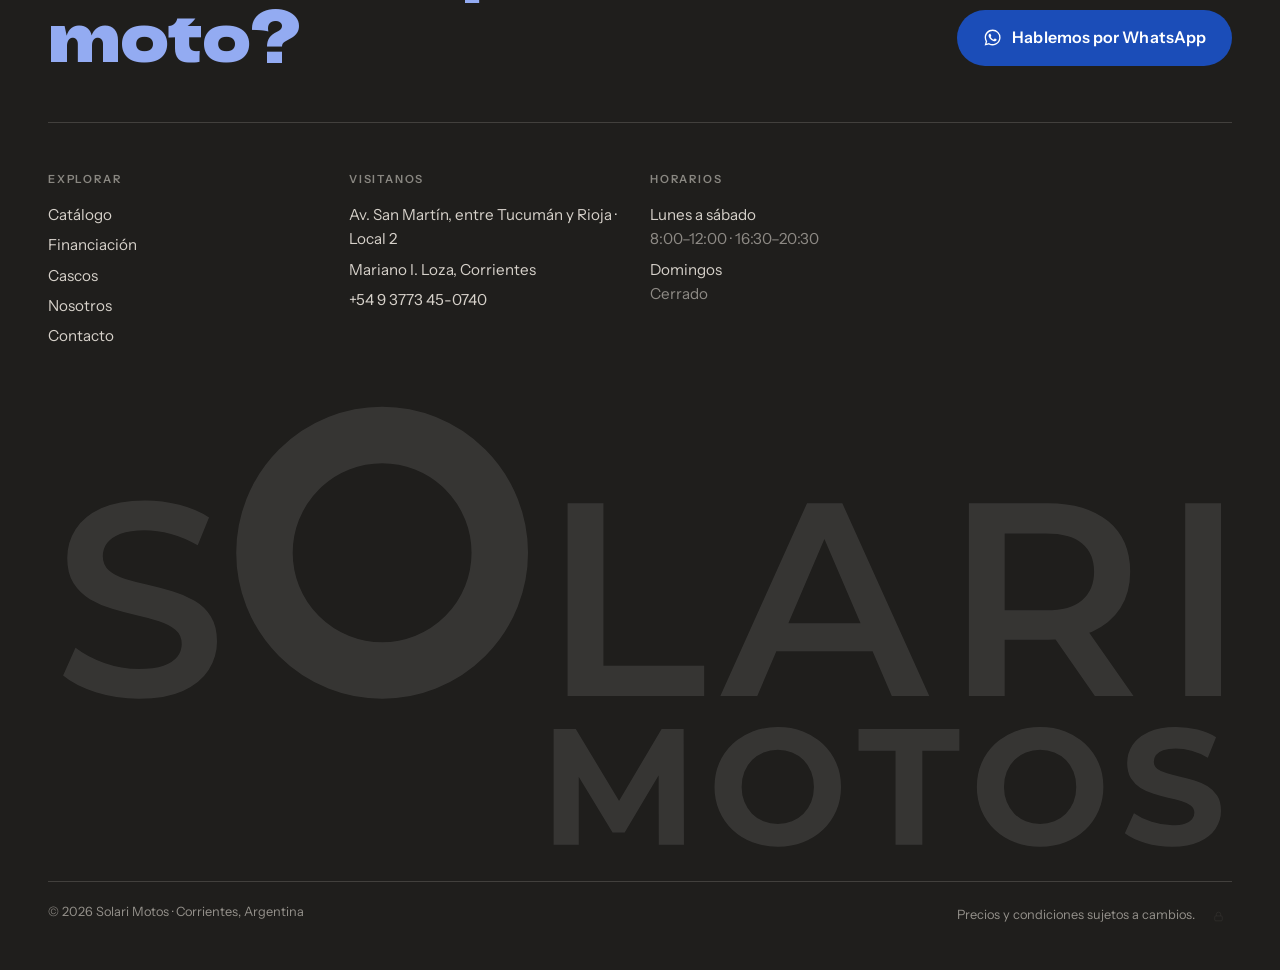
==== commit bd49225b: "Panel de administración con login seguro y catálogo en Supabase - Supabase: esquema con RLS forzado," ====
--- a/index.html
+++ b/index.html
@@ -16,6 +16,7 @@
 
   <link rel="icon" href="assets/icons/favicon.svg" type="image/svg+xml">
 
+  <link rel="preconnect" href="https://fscriiqeyobkvujlgmjw.supabase.co" crossorigin>
   <link rel="preconnect" href="https://fonts.googleapis.com">
   <link rel="preconnect" href="https://fonts.gstatic.com" crossorigin>
   <link rel="preconnect" href="https://images.unsplash.com" crossorigin>
@@ -361,6 +362,7 @@
 
   <div data-slot="footer"></div>
 
+  <script src="js/config-supabase.js" defer></script>
   <script src="js/data.js" defer></script>
   <script src="js/common.js" defer></script>
   <script src="js/visor360.js" defer></script>
--- a/css/styles.css
+++ b/css/styles.css
@@ -1180,5 +1180,10 @@
 .specs-group h3 { font-family: var(--f-display); font-size: .95rem; letter-spacing: .02em; text-transform: uppercase; margin-bottom: 6px; }
 .status--consultar { --st: #8a857c; }
 
+/* Acceso interno del personal: casi invisible, aparece al pasar el mouse o con el teclado */
+.footer__staff { display: inline-grid; place-items: center; width: 28px; height: 28px; margin-left: 6px; vertical-align: middle; opacity: .12; color: inherit; border-radius: 50%; transition: opacity .4s; }
+.footer__staff svg { width: 13px; height: 13px; }
+.footer__staff:hover, .footer__staff:focus-visible { opacity: .9; }
+
 /* Imagen que no cargó: se oculta y queda la ilustración de fondo */
 img.is-broken { opacity: 0 !important; }
